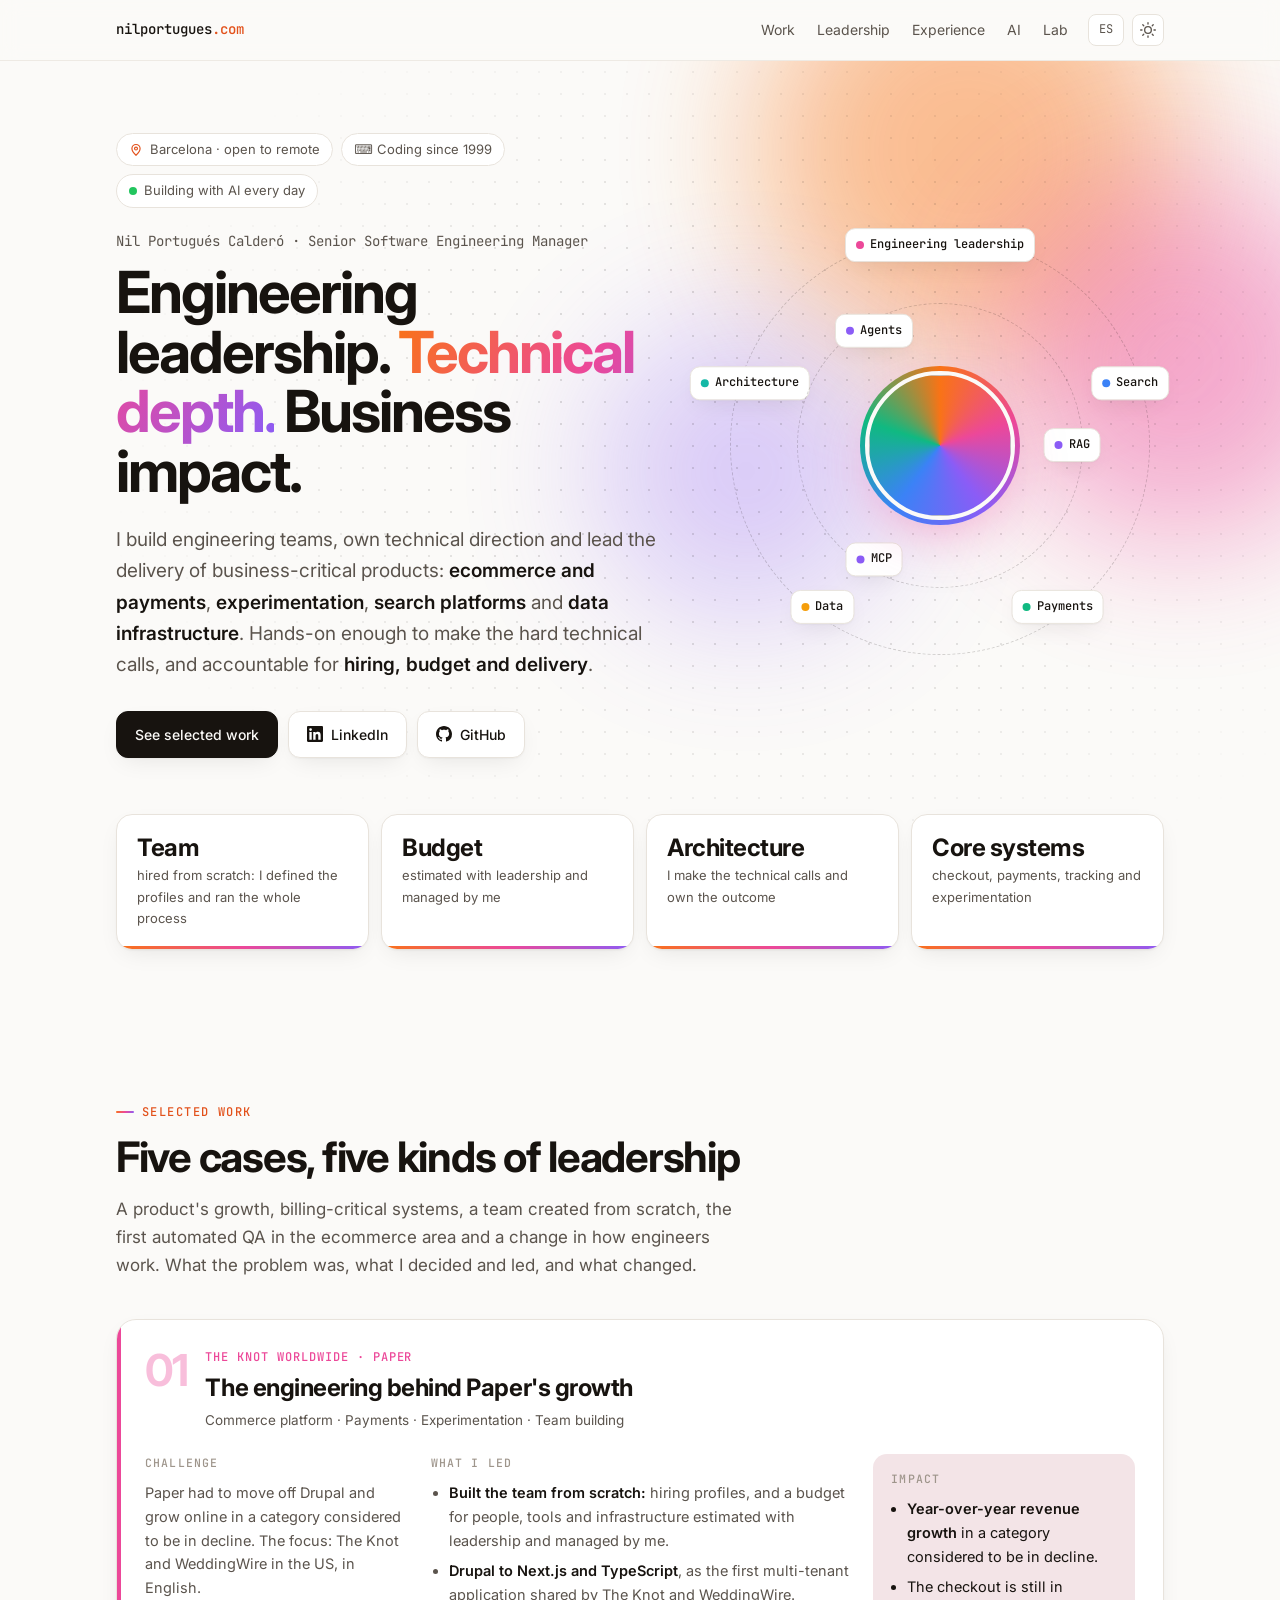
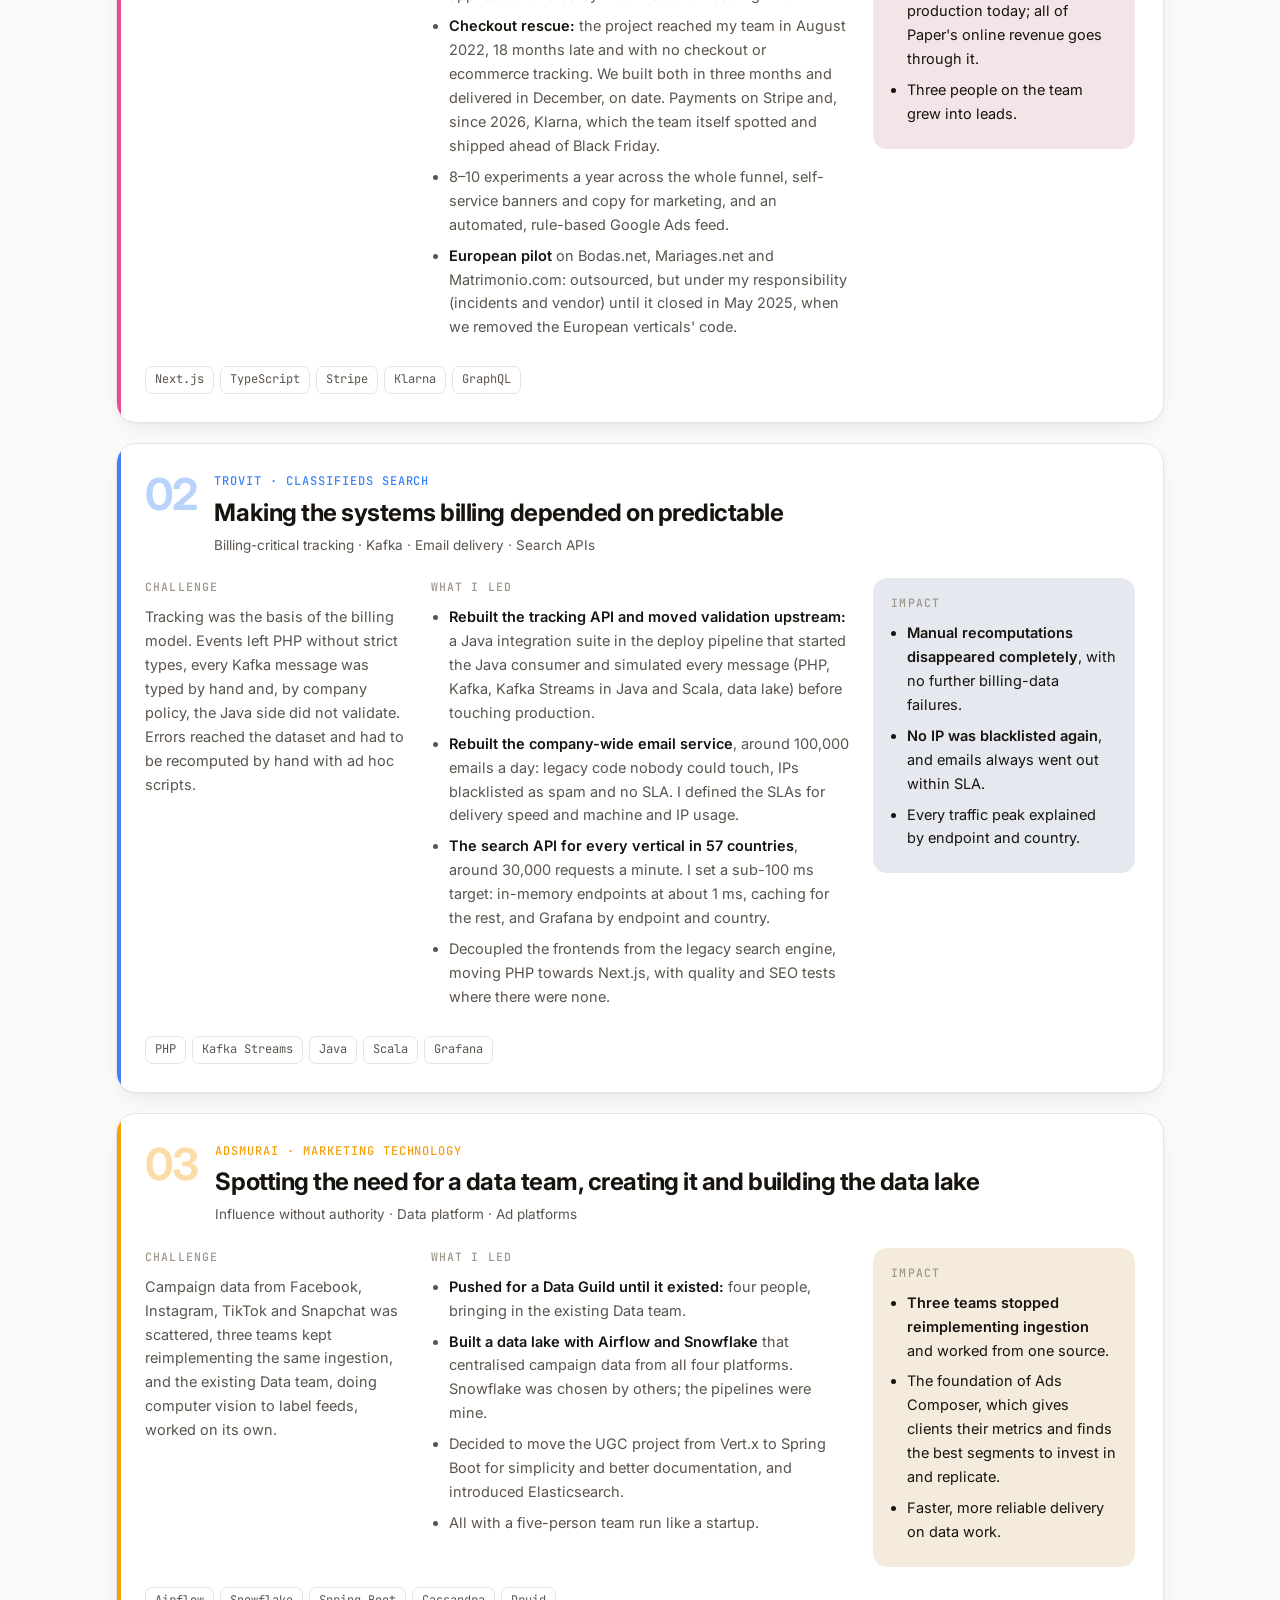
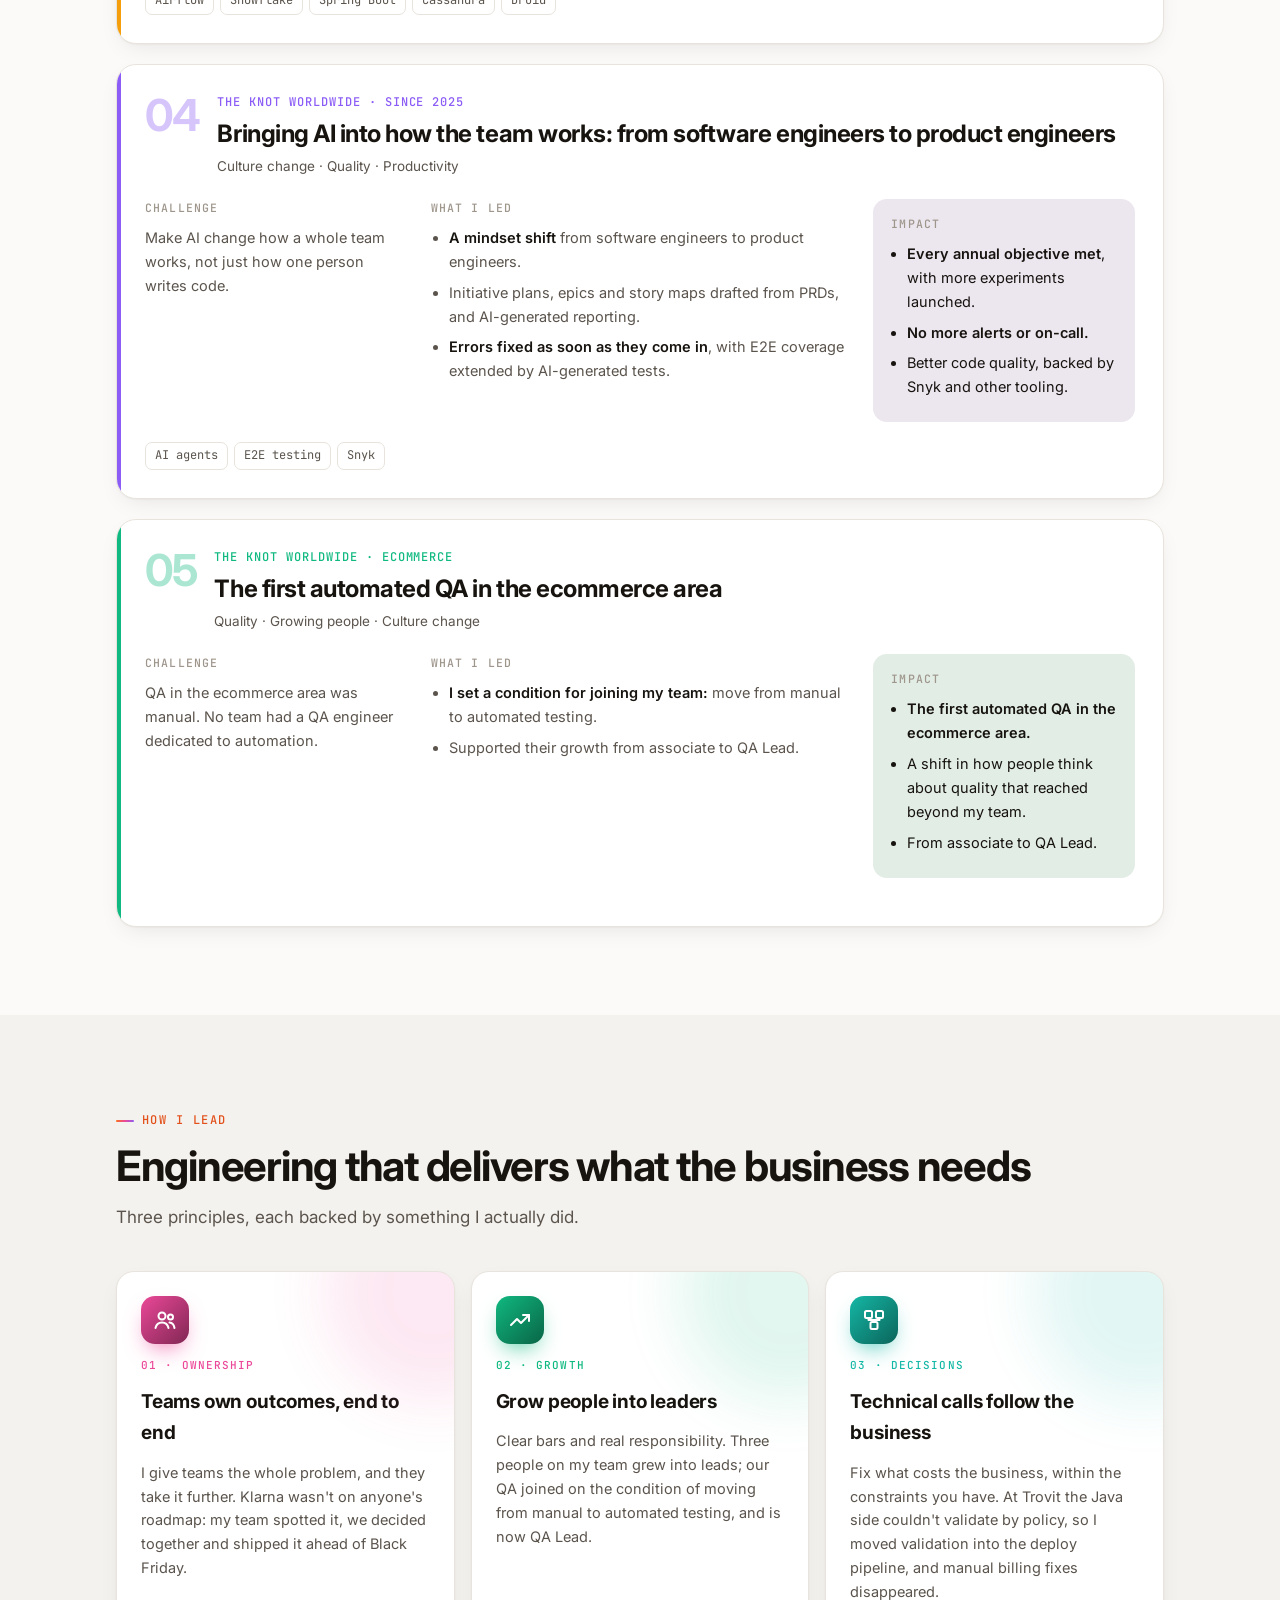
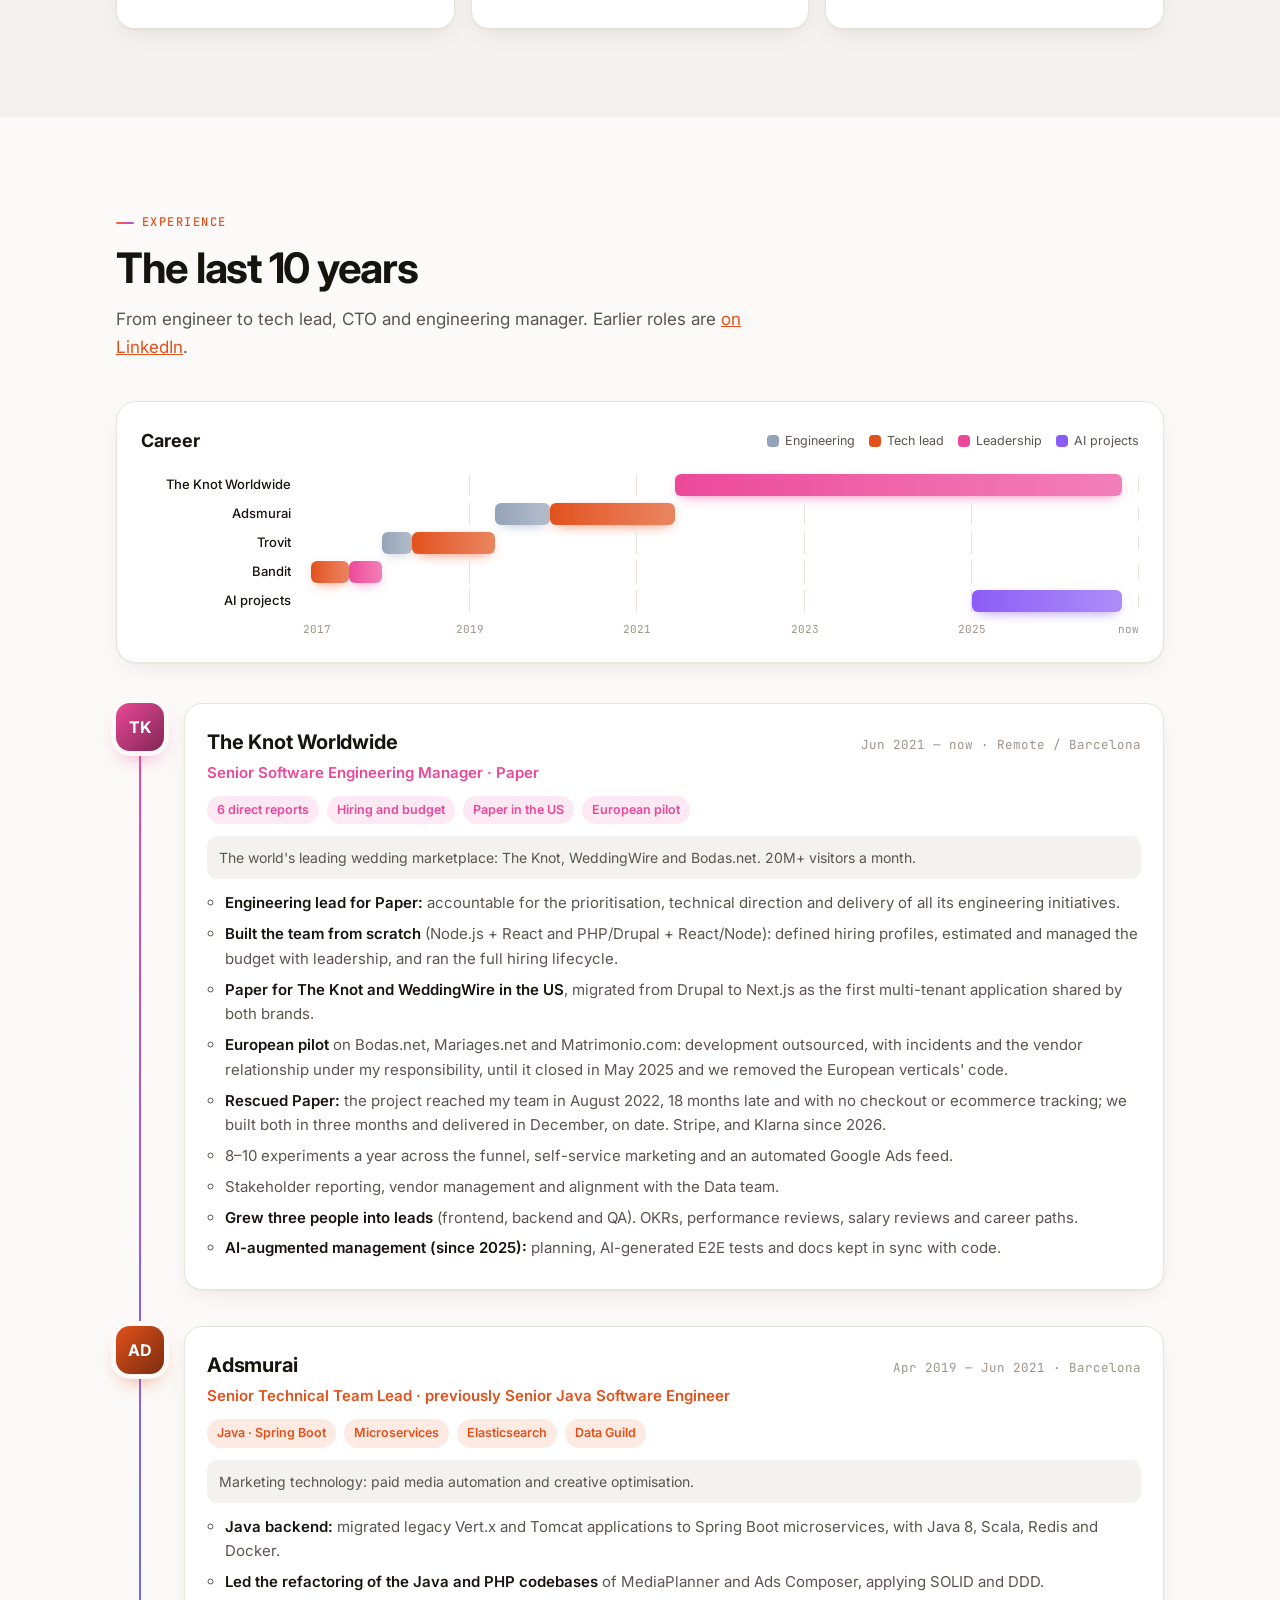
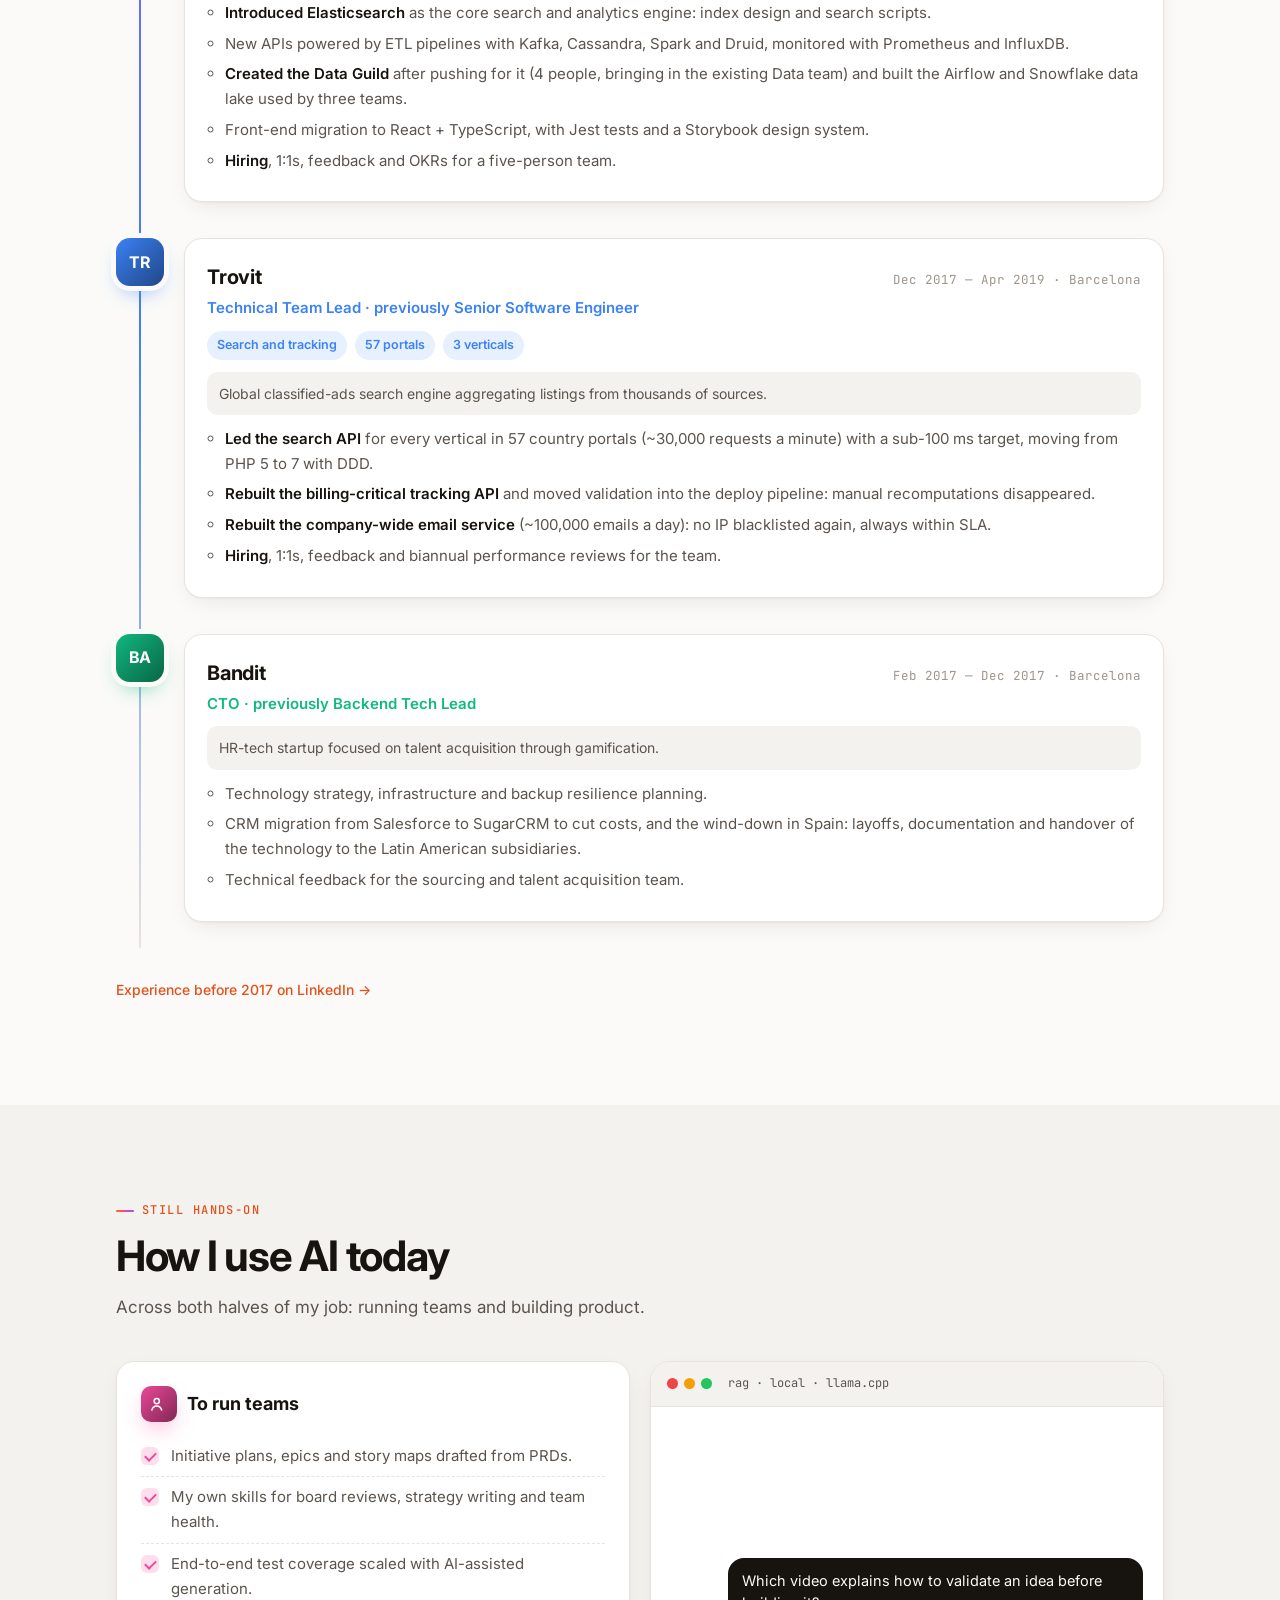
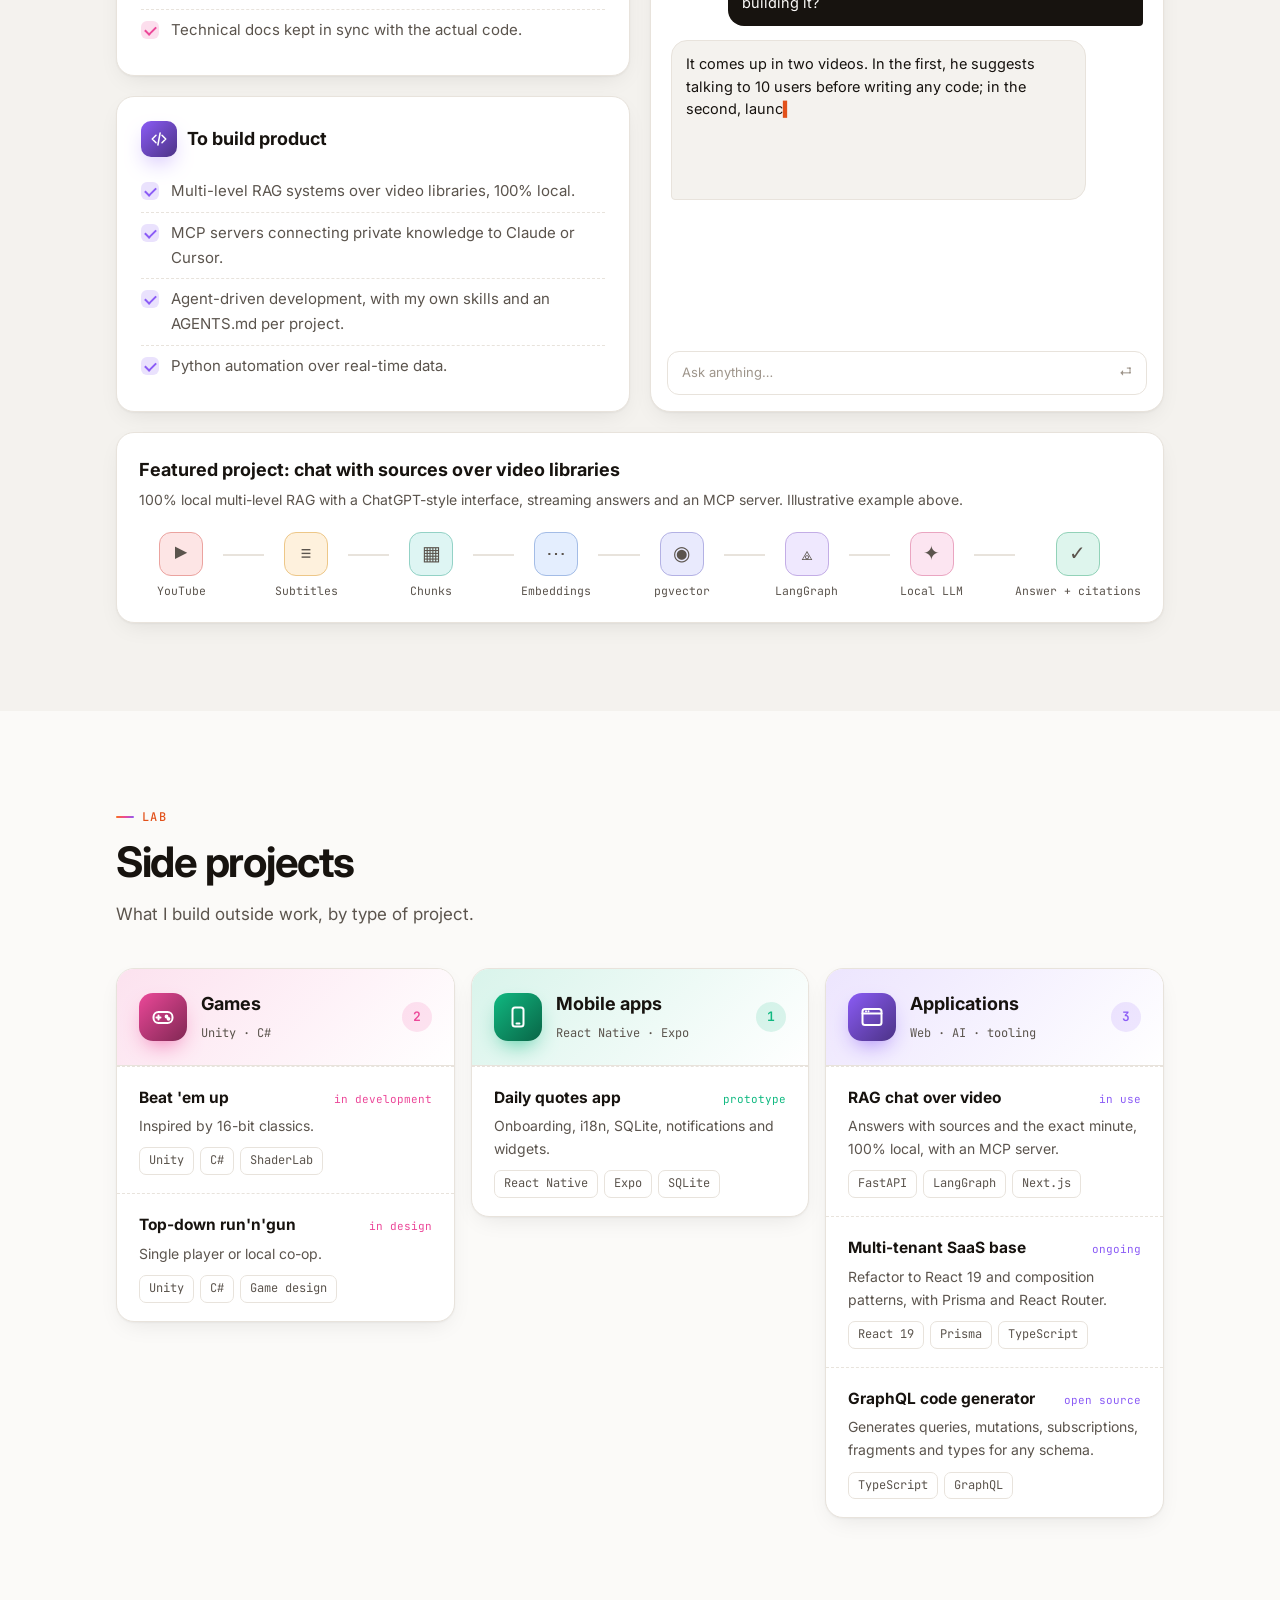
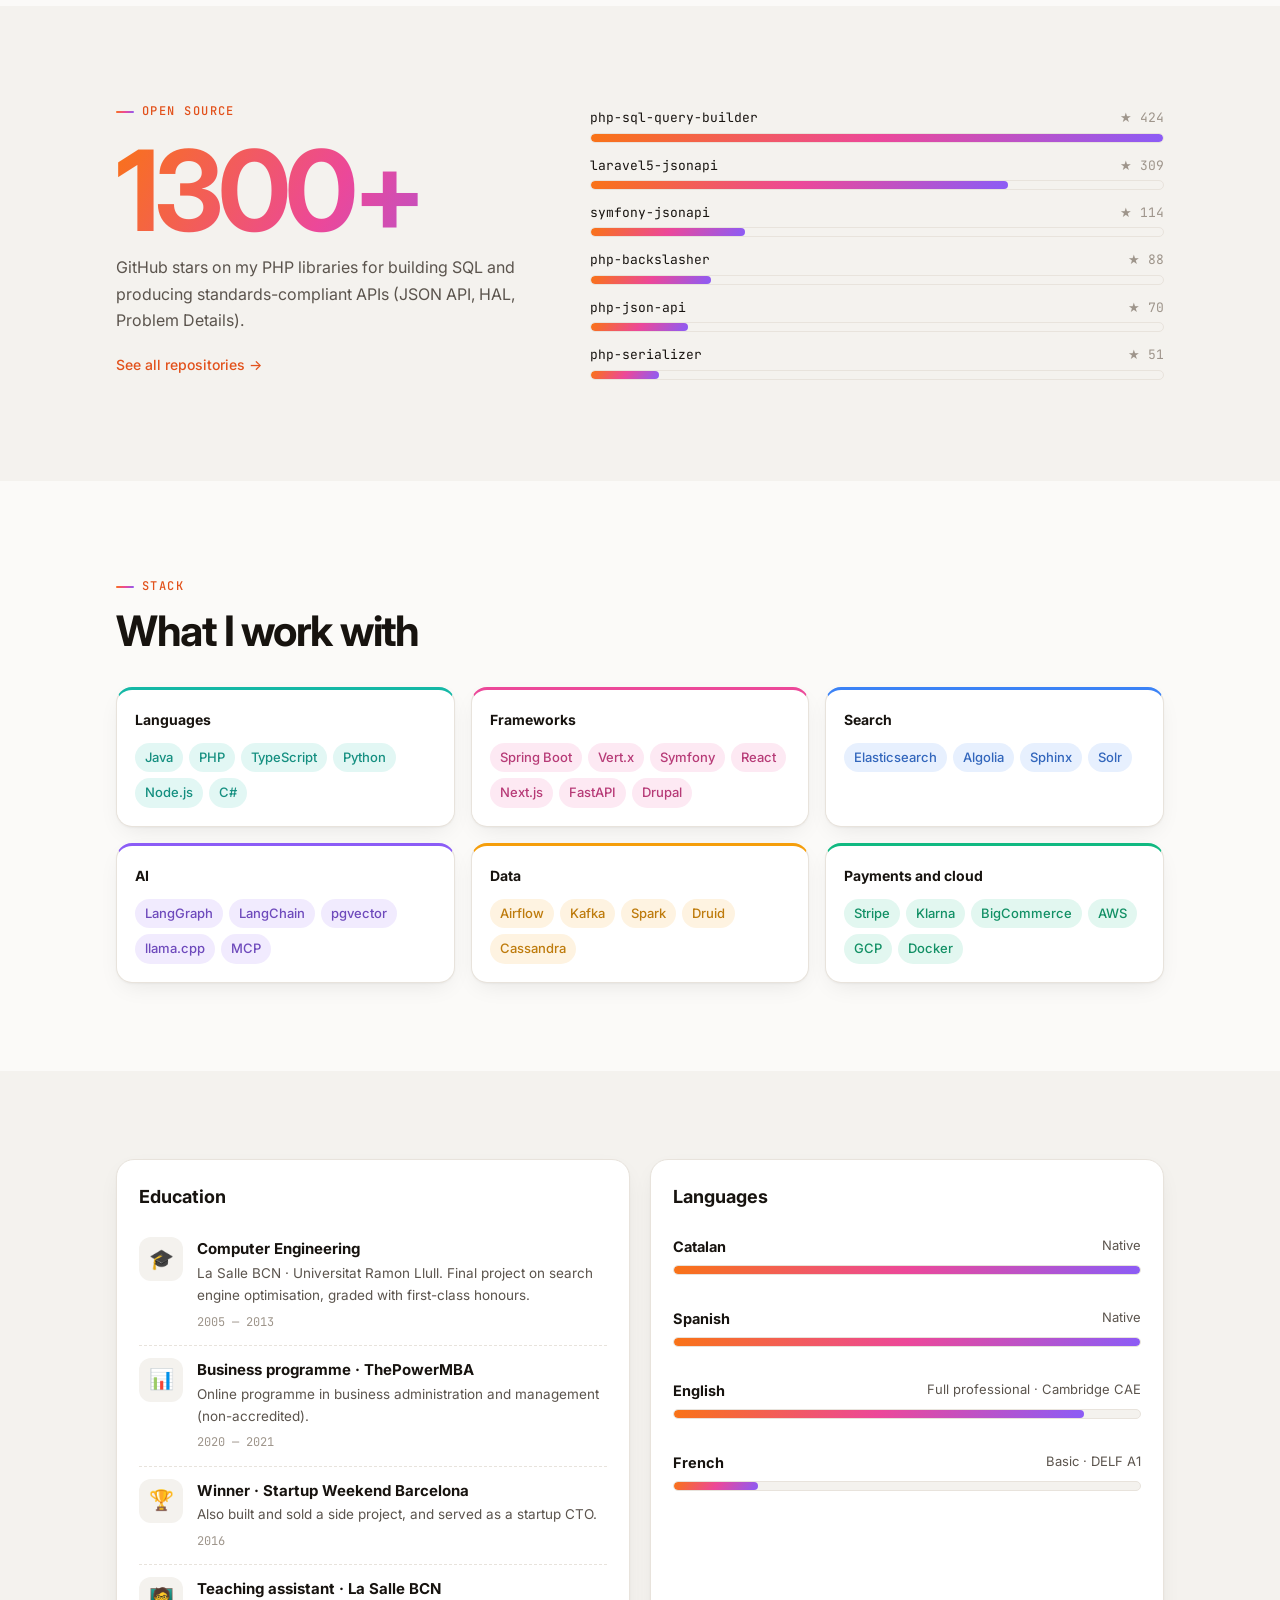
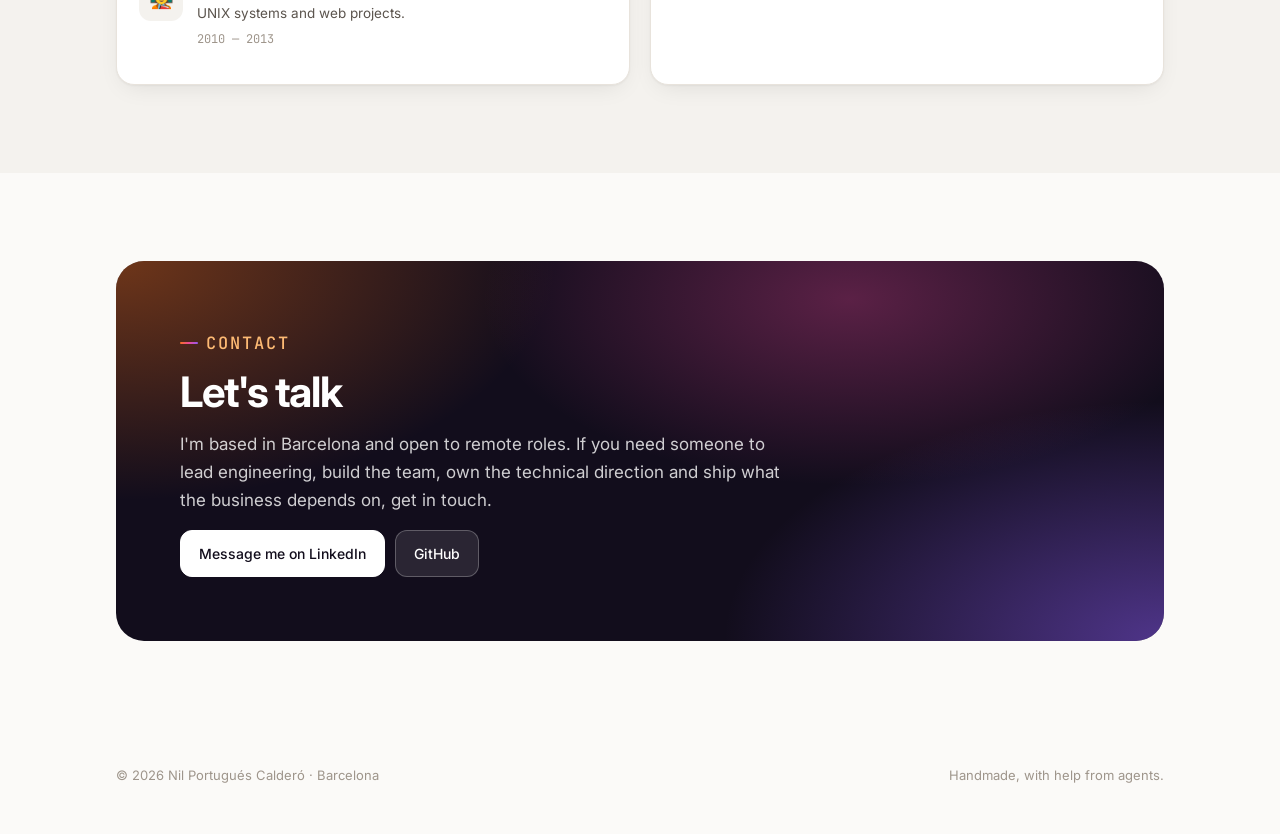
==== en/index.html @ 652b48f5 "Expand European pilot line in Paper experience Co-Authored-By: Claude Opus 5.5 <noreply@anthropic.co" ====
<!doctype html>
<html lang="en">
<head>
  <meta charset="utf-8">
  <meta name="viewport" content="width=device-width, initial-scale=1">
  <title>Nil Portugués Calderó</title>
  <meta name="description" content="Nil Portugués Calderó — Senior Software Engineering Manager in Barcelona. Engineering leadership, technical depth and business impact: ecommerce, payments, experimentation, search and data.">
  <meta property="og:title" content="Nil Portugués Calderó · Engineering leadership. Technical depth. Business impact.">
  <meta property="og:description" content="I build engineering teams, own technical direction and lead the delivery of business-critical products. The Knot Worldwide, Adsmurai, Trovit. Barcelona, open to remote.">
  <meta property="og:image" content="https://avatars.githubusercontent.com/u/550948?v=4">
  <meta property="og:url" content="https://nilportugues.com/en/">
  <meta property="og:locale" content="en_GB">
  <link rel="alternate" hreflang="es" href="https://nilportugues.com/">
  <link rel="alternate" hreflang="en" href="https://nilportugues.com/en/">
  <link rel="alternate" hreflang="x-default" href="https://nilportugues.com/en/">
  <link rel="icon" href="https://avatars.githubusercontent.com/u/550948?s=64&v=4">
  <link rel="preconnect" href="https://fonts.googleapis.com">
  <link rel="preconnect" href="https://fonts.gstatic.com" crossorigin>
  <link href="https://fonts.googleapis.com/css2?family=Inter:wght@400;500;600;700&family=JetBrains+Mono:wght@400;500;600&display=swap" rel="stylesheet">
  <link rel="stylesheet" href="../styles.css">
</head>
<body>

<nav>
  <div class="wrap">
    <a class="brand" href="#">nilportugues<span>.com</span></a>
    <div class="nav-right">
      <ul>
        <li><a href="#work">Work</a></li>
        <li><a href="#leadership">Leadership</a></li>
        <li><a href="#experience">Experience</a></li>
        <li><a href="#ai">AI</a></li>
        <li><a href="#lab">Lab</a></li>
      </ul>
      <a class="lang-switch" href="../index.html" hreflang="es" lang="es" title="Leer en castellano">ES</a>
      <button class="theme-toggle" id="theme-toggle" aria-label="Toggle theme" title="Toggle theme">
        <svg width="16" height="16" viewBox="0 0 24 24" fill="none" stroke="currentColor" stroke-width="2" stroke-linecap="round"><circle cx="12" cy="12" r="5"/><path d="M12 1v2M12 21v2M4.2 4.2l1.4 1.4M18.4 18.4l1.4 1.4M1 12h2M21 12h2M4.2 19.8l1.4-1.4M18.4 5.6l1.4-1.4"/></svg>
      </button>
    </div>
  </div>
</nav>

<header class="hero">
  <div class="blob b1"></div><div class="blob b2"></div><div class="blob b3"></div>
  <div class="wrap">
    <div class="hero-grid">
      <div>
        <div class="meta-row">
          <span class="pill"><svg viewBox="0 0 24 24"><path d="M12 21s-7-6.2-7-11.5A7 7 0 0 1 19 9.5C19 14.8 12 21 12 21z"/><circle cx="12" cy="9.5" r="2.5"/></svg>Barcelona · open to remote</span>
          <span class="pill">⌨️ Coding since 1999</span>
          <span class="pill live">Building with AI every day</span>
        </div>
        <p class="name">Nil Portugués Calderó · Senior Software Engineering Manager</p>
        <h1>Engineering leadership. <span class="grad-text">Technical depth.</span> Business impact.</h1>
        <p class="lead">
          I build engineering teams, own technical direction and lead the delivery of business-critical products:
          <strong>ecommerce and payments</strong>, <strong>experimentation</strong>, <strong>search platforms</strong> and <strong>data infrastructure</strong>.
          Hands-on enough to make the hard technical calls, and accountable for <strong>hiring, budget and delivery</strong>.
        </p>
        <div class="links">
          <a class="btn primary" href="#work">See selected work</a>
          <a class="btn" href="https://www.linkedin.com/in/nilportugues" target="_blank" rel="noopener" aria-label="LinkedIn">
            <svg viewBox="0 0 24 24"><path d="M20.45 20.45h-3.56v-5.57c0-1.33-.02-3.04-1.85-3.04-1.85 0-2.14 1.45-2.14 2.94v5.67H9.35V9h3.41v1.56h.05c.48-.9 1.64-1.85 3.37-1.85 3.6 0 4.27 2.37 4.27 5.46v6.28zM5.34 7.43a2.06 2.06 0 110-4.13 2.06 2.06 0 010 4.13zM7.12 20.45H3.56V9h3.56v11.45zM22.22 0H1.77C.79 0 0 .77 0 1.73v20.54C0 23.23.79 24 1.77 24h20.45c.98 0 1.78-.77 1.78-1.73V1.73C24 .77 23.2 0 22.22 0z"/></svg>
            LinkedIn
          </a>
          <a class="btn" href="https://github.com/nilportugues" target="_blank" rel="noopener" aria-label="GitHub">
            <svg viewBox="0 0 16 16"><path d="M8 0C3.58 0 0 3.58 0 8c0 3.54 2.29 6.53 5.47 7.59.4.07.55-.17.55-.38 0-.19-.01-.82-.01-1.49-2.01.37-2.53-.49-2.69-.94-.09-.23-.48-.94-.82-1.13-.28-.15-.68-.52-.01-.53.63-.01 1.08.58 1.23.82.72 1.21 1.87.87 2.33.66.07-.52.28-.87.51-1.07-1.78-.2-3.64-.89-3.64-3.95 0-.87.31-1.59.82-2.15-.08-.2-.36-1.02.08-2.12 0 0 .67-.21 2.2.82.64-.18 1.32-.27 2-.27.68 0 1.36.09 2 .27 1.53-1.04 2.2-.82 2.2-.82.44 1.1.16 1.92.08 2.12.51.56.82 1.27.82 2.15 0 3.07-1.87 3.75-3.65 3.95.29.25.54.73.54 1.48 0 1.07-.01 1.93-.01 2.2 0 .21.15.46.55.38A8.013 8.013 0 0016 8c0-4.42-3.58-8-8-8z"/></svg>
            GitHub
          </a>
        </div>
      </div>
      <div class="orbit-wrap" aria-hidden="true">
        <div class="orbit" style="--R1: min(200px, 34vw); --R2: min(132px, 22vw);">
          <div class="ring">
            <div class="badge" style="--a: -90deg; --r: var(--R1);"><span><i style="--c: var(--c-lead)"></i>Engineering leadership</span></div>
            <div class="badge" style="--a: -18deg; --r: var(--R1);"><span><i style="--c: var(--c-search)"></i>Search</span></div>
            <div class="badge" style="--a: 54deg; --r: var(--R1);"><span><i style="--c: var(--c-pay)"></i>Payments</span></div>
            <div class="badge" style="--a: 126deg; --r: var(--R1);"><span><i style="--c: var(--c-data)"></i>Data</span></div>
            <div class="badge" style="--a: 198deg; --r: var(--R1);"><span><i style="--c: var(--c-arch)"></i>Architecture</span></div>
          </div>
          <div class="ring r2">
            <div class="badge" style="--a: 0deg; --r: var(--R2);"><span><i style="--c: var(--c-ai)"></i>RAG</span></div>
            <div class="badge" style="--a: 120deg; --r: var(--R2);"><span><i style="--c: var(--c-ai)"></i>MCP</span></div>
            <div class="badge" style="--a: 240deg; --r: var(--R2);"><span><i style="--c: var(--c-ai)"></i>Agents</span></div>
          </div>
          <div class="core"><img src="https://avatars.githubusercontent.com/u/550948?s=320&v=4" alt=""></div>
        </div>
      </div>
    </div>

    <div class="stats words">
      <div class="stat"><b>Team</b><span>hired from scratch: I defined the profiles and ran the whole process</span></div>
      <div class="stat"><b>Budget</b><span>estimated with leadership and managed by me</span></div>
      <div class="stat"><b>Architecture</b><span>I make the technical calls and own the outcome</span></div>
      <div class="stat"><b>Core systems</b><span>checkout, payments, tracking and experimentation</span></div>
    </div>
  </div>
</header>

<main>
  <section id="work">
    <div class="wrap">
      <p class="eyebrow">Selected work</p>
      <h2 class="section-title reveal">Five cases, five kinds of leadership</h2>
      <p class="section-sub reveal">A product's growth, billing-critical systems, a team created from scratch, the first automated QA in the ecommerce area and a change in how engineers work. What the problem was, what I decided and led, and what changed.</p>

      <div class="cases">
        <article class="case reveal" style="--c: var(--c-lead);">
          <div class="case-head">
            <span class="case-num">01</span>
            <div>
              <p class="case-co">The Knot Worldwide · Paper</p>
              <h3>The engineering behind Paper's growth</h3>
              <p class="case-scope">Commerce platform · Payments · Experimentation · Team building</p>
            </div>
          </div>
          <div class="case-body">
            <div>
              <h4>Challenge</h4>
              <p>Paper had to move off Drupal and grow online in a category considered to be in decline. The focus: The Knot and WeddingWire in the US, in English.</p>
            </div>
            <div>
              <h4>What I led</h4>
              <ul>
                <li><b>Built the team from scratch:</b> hiring profiles, and a budget for people, tools and infrastructure estimated with leadership and managed by me.</li>
                <li><b>Drupal to Next.js and TypeScript</b>, as the first multi-tenant application shared by The Knot and WeddingWire.</li>
                <li><b>Checkout rescue:</b> the project reached my team in August 2022, 18 months late and with no checkout or ecommerce tracking. We built both in three months and delivered in December, on date. Payments on Stripe and, since 2026, Klarna, which the team itself spotted and shipped ahead of Black Friday.</li>
                <li>8–10 experiments a year across the whole funnel, self-service banners and copy for marketing, and an automated, rule-based Google Ads feed.</li>
                <li><b>European pilot</b> on Bodas.net, Mariages.net and Matrimonio.com: outsourced, but under my responsibility (incidents and vendor) until it closed in May 2025, when we removed the European verticals' code.</li>
              </ul>
            </div>
            <div class="case-impact">
              <h4>Impact</h4>
              <ul>
                <li><b>Year-over-year revenue growth</b> in a category considered to be in decline.</li>
                <li>The checkout is still in production today; all of Paper's online revenue goes through it.</li>
                <li>Three people on the team grew into leads.</li>
              </ul>
            </div>
          </div>
          <div class="chips"><span class="chip">Next.js</span><span class="chip">TypeScript</span><span class="chip">Stripe</span><span class="chip">Klarna</span><span class="chip">GraphQL</span></div>
        </article>

        <article class="case reveal" style="--c: var(--c-search);">
          <div class="case-head">
            <span class="case-num">02</span>
            <div>
              <p class="case-co">Trovit · Classifieds search</p>
              <h3>Making the systems billing depended on predictable</h3>
              <p class="case-scope">Billing-critical tracking · Kafka · Email delivery · Search APIs</p>
            </div>
          </div>
          <div class="case-body">
            <div>
              <h4>Challenge</h4>
              <p>Tracking was the basis of the billing model. Events left PHP without strict types, every Kafka message was typed by hand and, by company policy, the Java side did not validate. Errors reached the dataset and had to be recomputed by hand with ad hoc scripts.</p>
            </div>
            <div>
              <h4>What I led</h4>
              <ul>
                <li><b>Rebuilt the tracking API and moved validation upstream:</b> a Java integration suite in the deploy pipeline that started the Java consumer and simulated every message (PHP, Kafka, Kafka Streams in Java and Scala, data lake) before touching production.</li>
                <li><b>Rebuilt the company-wide email service</b>, around 100,000 emails a day: legacy code nobody could touch, IPs blacklisted as spam and no SLA. I defined the SLAs for delivery speed and machine and IP usage.</li>
                <li><b>The search API for every vertical in 57 countries</b>, around 30,000 requests a minute. I set a sub-100 ms target: in-memory endpoints at about 1 ms, caching for the rest, and Grafana by endpoint and country.</li>
                <li>Decoupled the frontends from the legacy search engine, moving PHP towards Next.js, with quality and SEO tests where there were none.</li>
              </ul>
            </div>
            <div class="case-impact">
              <h4>Impact</h4>
              <ul>
                <li><b>Manual recomputations disappeared completely</b>, with no further billing-data failures.</li>
                <li><b>No IP was blacklisted again</b>, and emails always went out within SLA.</li>
                <li>Every traffic peak explained by endpoint and country.</li>
              </ul>
            </div>
          </div>
          <div class="chips"><span class="chip">PHP</span><span class="chip">Kafka Streams</span><span class="chip">Java</span><span class="chip">Scala</span><span class="chip">Grafana</span></div>
        </article>

        <article class="case reveal" style="--c: var(--c-data);">
          <div class="case-head">
            <span class="case-num">03</span>
            <div>
              <p class="case-co">Adsmurai · Marketing technology</p>
              <h3>Spotting the need for a data team, creating it and building the data lake</h3>
              <p class="case-scope">Influence without authority · Data platform · Ad platforms</p>
            </div>
          </div>
          <div class="case-body">
            <div>
              <h4>Challenge</h4>
              <p>Campaign data from Facebook, Instagram, TikTok and Snapchat was scattered, three teams kept reimplementing the same ingestion, and the existing Data team, doing computer vision to label feeds, worked on its own.</p>
            </div>
            <div>
              <h4>What I led</h4>
              <ul>
                <li><b>Pushed for a Data Guild until it existed:</b> four people, bringing in the existing Data team.</li>
                <li><b>Built a data lake with Airflow and Snowflake</b> that centralised campaign data from all four platforms. Snowflake was chosen by others; the pipelines were mine.</li>
                <li>Decided to move the UGC project from Vert.x to Spring Boot for simplicity and better documentation, and introduced Elasticsearch.</li>
                <li>All with a five-person team run like a startup.</li>
              </ul>
            </div>
            <div class="case-impact">
              <h4>Impact</h4>
              <ul>
                <li><b>Three teams stopped reimplementing ingestion</b> and worked from one source.</li>
                <li>The foundation of Ads Composer, which gives clients their metrics and finds the best segments to invest in and replicate.</li>
                <li>Faster, more reliable delivery on data work.</li>
              </ul>
            </div>
          </div>
          <div class="chips"><span class="chip">Airflow</span><span class="chip">Snowflake</span><span class="chip">Spring Boot</span><span class="chip">Cassandra</span><span class="chip">Druid</span></div>
        </article>

        <article class="case reveal" style="--c: var(--c-ai);">
          <div class="case-head">
            <span class="case-num">04</span>
            <div>
              <p class="case-co">The Knot Worldwide · since 2025</p>
              <h3>Bringing AI into how the team works: from software engineers to product engineers</h3>
              <p class="case-scope">Culture change · Quality · Productivity</p>
            </div>
          </div>
          <div class="case-body">
            <div>
              <h4>Challenge</h4>
              <p>Make AI change how a whole team works, not just how one person writes code.</p>
            </div>
            <div>
              <h4>What I led</h4>
              <ul>
                <li><b>A mindset shift</b> from software engineers to product engineers.</li>
                <li>Initiative plans, epics and story maps drafted from PRDs, and AI-generated reporting.</li>
                <li><b>Errors fixed as soon as they come in</b>, with E2E coverage extended by AI-generated tests.</li>
              </ul>
            </div>
            <div class="case-impact">
              <h4>Impact</h4>
              <ul>
                <li><b>Every annual objective met</b>, with more experiments launched.</li>
                <li><b>No more alerts or on-call.</b></li>
                <li>Better code quality, backed by Snyk and other tooling.</li>
              </ul>
            </div>
          </div>
          <div class="chips"><span class="chip">AI agents</span><span class="chip">E2E testing</span><span class="chip">Snyk</span></div>
        </article>

        <article class="case reveal" style="--c: var(--c-pay);">
          <div class="case-head">
            <span class="case-num">05</span>
            <div>
              <p class="case-co">The Knot Worldwide · Ecommerce</p>
              <h3>The first automated QA in the ecommerce area</h3>
              <p class="case-scope">Quality · Growing people · Culture change</p>
            </div>
          </div>
          <div class="case-body">
            <div>
              <h4>Challenge</h4>
              <p>QA in the ecommerce area was manual. No team had a QA engineer dedicated to automation.</p>
            </div>
            <div>
              <h4>What I led</h4>
              <ul>
                <li><b>I set a condition for joining my team:</b> move from manual to automated testing.</li>
                <li>Supported their growth from associate to QA Lead.</li>
              </ul>
            </div>
            <div class="case-impact">
              <h4>Impact</h4>
              <ul>
                <li><b>The first automated QA in the ecommerce area.</b></li>
                <li>A shift in how people think about quality that reached beyond my team.</li>
                <li>From associate to QA Lead.</li>
              </ul>
            </div>
          </div>
        </article>
      </div>
    </div>
  </section>

  <section id="leadership" class="alt">
    <div class="wrap">
      <p class="eyebrow">How I lead</p>
      <h2 class="section-title reveal">Engineering that delivers what the business needs</h2>
      <p class="section-sub reveal">Three principles, each backed by something I actually did.</p>

      <div class="expertise">
        <article class="xcard reveal" style="--c: var(--c-lead);">
          <div class="xicon"><svg viewBox="0 0 24 24"><circle cx="9" cy="8" r="3.5"/><path d="M2.5 20c.8-3.6 3.4-5.5 6.5-5.5s5.7 1.9 6.5 5.5"/><circle cx="17.5" cy="9" r="2.5"/><path d="M16.5 14.6c2.6.2 4.4 1.9 5 5.4"/></svg></div>
          <span class="tag-top">01 · OWNERSHIP</span>
          <h3>Teams own outcomes, end to end</h3>
          <p>I give teams the whole problem, and they take it further. Klarna wasn't on anyone's roadmap: my team spotted it, we decided together and shipped it ahead of Black Friday.</p>
        </article>
        <article class="xcard reveal" style="--c: var(--c-pay);">
          <div class="xicon"><svg viewBox="0 0 24 24"><path d="M3 17l6-6 4 4 8-8"/><path d="M15 7h6v6"/></svg></div>
          <span class="tag-top">02 · GROWTH</span>
          <h3>Grow people into leaders</h3>
          <p>Clear bars and real responsibility. Three people on my team grew into leads; our QA joined on the condition of moving from manual to automated testing, and is now QA Lead.</p>
        </article>
        <article class="xcard reveal" style="--c: var(--c-arch);">
          <div class="xicon"><svg viewBox="0 0 24 24"><rect x="3" y="3" width="7" height="7" rx="1.5"/><rect x="14" y="3" width="7" height="7" rx="1.5"/><rect x="8.5" y="14" width="7" height="7" rx="1.5"/><path d="M6.5 10v2h11v-2M12 12v2"/></svg></div>
          <span class="tag-top">03 · DECISIONS</span>
          <h3>Technical calls follow the business</h3>
          <p>Fix what costs the business, within the constraints you have. At Trovit the Java side couldn't validate by policy, so I moved validation into the deploy pipeline, and manual billing fixes disappeared.</p>
        </article>
      </div>
    </div>
  </section>

  <section id="experience">
    <div class="wrap">
      <p class="eyebrow">Experience</p>
      <h2 class="section-title reveal">The last 10 years</h2>
      <p class="section-sub reveal">From engineer to tech lead, CTO and engineering manager. Earlier roles are <a href="https://www.linkedin.com/in/nilportugues" target="_blank" rel="noopener" style="color: var(--accent);">on LinkedIn</a>.</p>

      <div class="gantt">
        <div class="gantt-head">
          <h3>Career</h3>
          <div class="legend">
            <span><i style="--c: var(--c-ic)"></i>Engineering</span>
            <span><i style="--c: var(--accent)"></i>Tech lead</span>
            <span><i style="--c: var(--c-lead)"></i>Leadership</span>
            <span><i style="--c: var(--c-ai)"></i>AI projects</span>
          </div>
        </div>
        <div class="g-rows">
          <div class="g-row"><span class="lbl">The Knot Worldwide</span><div class="g-track"><div class="g-bar" style="--s: 44.5%; --e: 98%; --c: var(--c-lead);"></div></div></div>
          <div class="g-row"><span class="lbl">Adsmurai</span><div class="g-track"><div class="g-bar" style="--s: 23%; --e: 29.5%; --c: var(--c-ic);"></div><div class="g-bar" style="--s: 29.5%; --e: 44.5%; --c: var(--accent);"></div></div></div>
          <div class="g-row"><span class="lbl">Trovit</span><div class="g-track"><div class="g-bar" style="--s: 9.5%; --e: 13%; --c: var(--c-ic);"></div><div class="g-bar" style="--s: 13%; --e: 23%; --c: var(--accent);"></div></div></div>
          <div class="g-row"><span class="lbl">Bandit</span><div class="g-track"><div class="g-bar" style="--s: 1%; --e: 5.5%; --c: var(--accent);"></div><div class="g-bar" style="--s: 5.5%; --e: 9.5%; --c: var(--c-lead);"></div></div></div>
          <div class="g-row"><span class="lbl">AI projects</span><div class="g-track"><div class="g-bar" style="--s: 80%; --e: 98%; --c: var(--c-ai);"></div></div></div>
        </div>
        <div class="g-axis"><span></span><div class="ticks"><span style="left: 0%; transform: none;">2017</span><span style="left: 20%">2019</span><span style="left: 40%">2021</span><span style="left: 60%">2023</span><span style="left: 80%">2025</span><span style="left: 100%; transform: translateX(-100%);">now</span></div></div>
      </div>

      <ul class="jobs">
        <li class="job reveal" style="--c: var(--c-lead);">
          <div class="mono">TK</div>
          <div class="job-card">
            <div class="job-top"><h3>The Knot Worldwide</h3><span class="when">Jun 2021 — now · Remote / Barcelona</span></div>
            <p class="role">Senior Software Engineering Manager · Paper</p>
            <div class="kpis"><span class="kpi">6 direct reports</span><span class="kpi">Hiring and budget</span><span class="kpi">Paper in the US</span><span class="kpi">European pilot</span></div>
            <p class="ctx">The world's leading wedding marketplace: The Knot, WeddingWire and Bodas.net. 20M+ visitors a month.</p>
            <ul>
              <li><b>Engineering lead for Paper:</b> accountable for the prioritisation, technical direction and delivery of all its engineering initiatives.</li>
              <li><b>Built the team from scratch</b> (Node.js + React and PHP/Drupal + React/Node): defined hiring profiles, estimated and managed the budget with leadership, and ran the full hiring lifecycle.</li>
              <li><b>Paper for The Knot and WeddingWire in the US</b>, migrated from Drupal to Next.js as the first multi-tenant application shared by both brands.</li>
              <li><b>European pilot</b> on Bodas.net, Mariages.net and Matrimonio.com: development outsourced, with incidents and the vendor relationship under my responsibility, until it closed in May 2025 and we removed the European verticals' code.</li>
              <li><b>Rescued Paper:</b> the project reached my team in August 2022, 18 months late and with no checkout or ecommerce tracking; we built both in three months and delivered in December, on date. Stripe, and Klarna since 2026.</li>
              <li>8–10 experiments a year across the funnel, self-service marketing and an automated Google Ads feed.</li>
              <li>Stakeholder reporting, vendor management and alignment with the Data team.</li>
              <li><b>Grew three people into leads</b> (frontend, backend and QA). OKRs, performance reviews, salary reviews and career paths.</li>
              <li><b>AI-augmented management (since 2025):</b> planning, AI-generated E2E tests and docs kept in sync with code.</li>
            </ul>
          </div>
        </li>
        <li class="job reveal" style="--c: var(--accent);">
          <div class="mono">AD</div>
          <div class="job-card">
            <div class="job-top"><h3>Adsmurai</h3><span class="when">Apr 2019 — Jun 2021 · Barcelona</span></div>
            <p class="role">Senior Technical Team Lead · previously Senior Java Software Engineer</p>
            <div class="kpis"><span class="kpi">Java · Spring Boot</span><span class="kpi">Microservices</span><span class="kpi">Elasticsearch</span><span class="kpi">Data Guild</span></div>
            <p class="ctx">Marketing technology: paid media automation and creative optimisation.</p>
            <ul>
              <li><b>Java backend:</b> migrated legacy Vert.x and Tomcat applications to Spring Boot microservices, with Java 8, Scala, Redis and Docker.</li>
              <li><b>Led the refactoring of the Java and PHP codebases</b> of MediaPlanner and Ads Composer, applying SOLID and DDD.</li>
              <li><b>Introduced Elasticsearch</b> as the core search and analytics engine: index design and search scripts.</li>
              <li>New APIs powered by ETL pipelines with Kafka, Cassandra, Spark and Druid, monitored with Prometheus and InfluxDB.</li>
              <li><b>Created the Data Guild</b> after pushing for it (4 people, bringing in the existing Data team) and built the Airflow and Snowflake data lake used by three teams.</li>
              <li>Front-end migration to React + TypeScript, with Jest tests and a Storybook design system.</li>
              <li><b>Hiring</b>, 1:1s, feedback and OKRs for a five-person team.</li>
            </ul>
          </div>
        </li>
        <li class="job reveal" style="--c: var(--c-search);">
          <div class="mono">TR</div>
          <div class="job-card">
            <div class="job-top"><h3>Trovit</h3><span class="when">Dec 2017 — Apr 2019 · Barcelona</span></div>
            <p class="role">Technical Team Lead · previously Senior Software Engineer</p>
            <div class="kpis"><span class="kpi">Search and tracking</span><span class="kpi">57 portals</span><span class="kpi">3 verticals</span></div>
            <p class="ctx">Global classified-ads search engine aggregating listings from thousands of sources.</p>
            <ul>
              <li><b>Led the search API</b> for every vertical in 57 country portals (~30,000 requests a minute) with a sub-100 ms target, moving from PHP 5 to 7 with DDD.</li>
              <li><b>Rebuilt the billing-critical tracking API</b> and moved validation into the deploy pipeline: manual recomputations disappeared.</li>
              <li><b>Rebuilt the company-wide email service</b> (~100,000 emails a day): no IP blacklisted again, always within SLA.</li>
              <li><b>Hiring</b>, 1:1s, feedback and biannual performance reviews for the team.</li>
            </ul>
          </div>
        </li>
        <li class="job reveal" style="--c: var(--c-pay);">
          <div class="mono">BA</div>
          <div class="job-card">
            <div class="job-top"><h3>Bandit</h3><span class="when">Feb 2017 — Dec 2017 · Barcelona</span></div>
            <p class="role">CTO · previously Backend Tech Lead</p>
            <p class="ctx">HR-tech startup focused on talent acquisition through gamification.</p>
            <ul>
              <li>Technology strategy, infrastructure and backup resilience planning.</li>
              <li>CRM migration from Salesforce to SugarCRM to cut costs, and the wind-down in Spain: layoffs, documentation and handover of the technology to the Latin American subsidiaries.</li>
              <li>Technical feedback for the sourcing and talent acquisition team.</li>
            </ul>
          </div>
        </li>
      </ul>
      <p class="more"><a href="https://www.linkedin.com/in/nilportugues" target="_blank" rel="noopener">Experience before 2017 on LinkedIn →</a></p>
    </div>
  </section>

  <section id="ai" class="alt">
    <div class="wrap">
      <p class="eyebrow">Still hands-on</p>
      <h2 class="section-title reveal">How I use AI today</h2>
      <p class="section-sub reveal">Across both halves of my job: running teams and building product.</p>
      <div class="ai-grid">
        <div style="display: grid; gap: 20px;">
          <div class="panel reveal" style="--c: var(--c-lead);">
            <h3><span class="xicon"><svg viewBox="0 0 24 24"><circle cx="9" cy="8" r="3.5"/><path d="M2.5 20c.8-3.6 3.4-5.5 6.5-5.5s5.7 1.9 6.5 5.5"/></svg></span>To run teams</h3>
            <ul class="checklist">
              <li>Initiative plans, epics and story maps drafted from PRDs.</li>
              <li>My own skills for board reviews, strategy writing and team health.</li>
              <li>End-to-end test coverage scaled with AI-assisted generation.</li>
              <li>Technical docs kept in sync with the actual code.</li>
            </ul>
          </div>
          <div class="panel reveal" style="--c: var(--c-ai);">
            <h3><span class="xicon"><svg viewBox="0 0 24 24"><path d="m8 7-5 5 5 5M16 7l5 5-5 5M13.5 4l-3 16"/></svg></span>To build product</h3>
            <ul class="checklist">
              <li>Multi-level RAG systems over video libraries, 100% local.</li>
              <li>MCP servers connecting private knowledge to Claude or Cursor.</li>
              <li>Agent-driven development, with my own skills and an AGENTS.md per project.</li>
              <li>Python automation over real-time data.</li>
            </ul>
          </div>
        </div>

        <div class="chat reveal">
          <div class="chat-bar"><i></i><i></i><i></i><span>rag · local · llama.cpp</span></div>
          <div class="chat-body">
            <div class="msg user">Which video explains how to validate an idea before building it?</div>
            <div class="msg bot">
              <span class="typed" data-text="It comes up in two videos. In the first, he suggests talking to 10 users before writing any code; in the second, launching a landing page and measuring conversion. Here they are at the exact minute:"></span>
              <div class="sources">
                <span class="src"><span class="thumb">▶</span>Video 12 · 04:31</span>
                <span class="src"><span class="thumb">▶</span>Video 37 · 18:05</span>
              </div>
            </div>
          </div>
          <div class="chat-input"><span>Ask anything…</span><span>⏎</span></div>
        </div>
      </div>

      <div class="pipeline reveal">
        <h3>Featured project: chat with sources over video libraries</h3>
        <p>100% local multi-level RAG with a ChatGPT-style interface, streaming answers and an MCP server. Illustrative example above.</p>
        <div class="pipe">
          <div class="node" style="--c: #ef4444"><span class="ic">▶</span>YouTube</div><div class="link"></div>
          <div class="node" style="--c: var(--c-data)"><span class="ic">≡</span>Subtitles</div><div class="link"></div>
          <div class="node" style="--c: var(--c-arch)"><span class="ic">▦</span>Chunks</div><div class="link"></div>
          <div class="node" style="--c: var(--c-search)"><span class="ic">⋯</span>Embeddings</div><div class="link"></div>
          <div class="node" style="--c: #6366f1"><span class="ic">◉</span>pgvector</div><div class="link"></div>
          <div class="node" style="--c: var(--c-ai)"><span class="ic">⟁</span>LangGraph</div><div class="link"></div>
          <div class="node" style="--c: var(--c-lead)"><span class="ic">✦</span>Local LLM</div><div class="link"></div>
          <div class="node" style="--c: var(--c-pay)"><span class="ic">✓</span>Answer + citations</div>
        </div>
      </div>
    </div>
  </section>

  <section id="lab">
    <div class="wrap">
      <p class="eyebrow">Lab</p>
      <h2 class="section-title reveal">Side projects</h2>
      <p class="section-sub reveal">What I build outside work, by type of project.</p>
      <div class="ptypes">
        <article class="ptype reveal" style="--c: var(--c-lead);">
          <div class="ptype-head"><div class="xicon"><svg viewBox="0 0 24 24"><rect x="2.5" y="7" width="19" height="11" rx="5"/><path d="M7.5 10.5v4M5.5 12.5h4"/><circle cx="15.5" cy="11.5" r=".9"/><circle cx="17.5" cy="13.8" r=".9"/></svg></div><div><h3>Games</h3><span>Unity · C#</span></div><span class="count">2</span></div>
          <div class="proj">
            <div class="proj-top"><h4>Beat 'em up</h4><span class="state">in development</span></div>
            <p>Inspired by 16-bit classics.</p>
            <div class="chips"><span class="chip">Unity</span><span class="chip">C#</span><span class="chip">ShaderLab</span></div>
          </div>
          <div class="proj">
            <div class="proj-top"><h4>Top-down run'n'gun</h4><span class="state">in design</span></div>
            <p>Single player or local co-op.</p>
            <div class="chips"><span class="chip">Unity</span><span class="chip">C#</span><span class="chip">Game design</span></div>
          </div>
        </article>
        <article class="ptype reveal" style="--c: var(--c-pay);">
          <div class="ptype-head"><div class="xicon"><svg viewBox="0 0 24 24"><rect x="6.5" y="2.5" width="11" height="19" rx="2.5"/><path d="M10.5 18.5h3"/></svg></div><div><h3>Mobile apps</h3><span>React Native · Expo</span></div><span class="count">1</span></div>
          <div class="proj">
            <div class="proj-top"><h4>Daily quotes app</h4><span class="state">prototype</span></div>
            <p>Onboarding, i18n, SQLite, notifications and widgets.</p>
            <div class="chips"><span class="chip">React Native</span><span class="chip">Expo</span><span class="chip">SQLite</span></div>
          </div>
        </article>
        <article class="ptype reveal" style="--c: var(--c-ai);">
          <div class="ptype-head"><div class="xicon"><svg viewBox="0 0 24 24"><rect x="2.5" y="4" width="19" height="16" rx="2.5"/><path d="M2.5 8.5h19M6 6.3h.01M8.5 6.3h.01"/></svg></div><div><h3>Applications</h3><span>Web · AI · tooling</span></div><span class="count">3</span></div>
          <div class="proj">
            <div class="proj-top"><h4><a href="#ai">RAG chat over video</a></h4><span class="state">in use</span></div>
            <p>Answers with sources and the exact minute, 100% local, with an MCP server.</p>
            <div class="chips"><span class="chip">FastAPI</span><span class="chip">LangGraph</span><span class="chip">Next.js</span></div>
          </div>
          <div class="proj">
            <div class="proj-top"><h4>Multi-tenant SaaS base</h4><span class="state">ongoing</span></div>
            <p>Refactor to React 19 and composition patterns, with Prisma and React Router.</p>
            <div class="chips"><span class="chip">React 19</span><span class="chip">Prisma</span><span class="chip">TypeScript</span></div>
          </div>
          <div class="proj">
            <div class="proj-top"><h4><a href="https://github.com/nilportugues/graphql-data-access-generator" target="_blank" rel="noopener">GraphQL code generator</a></h4><span class="state">open source</span></div>
            <p>Generates queries, mutations, subscriptions, fragments and types for any schema.</p>
            <div class="chips"><span class="chip">TypeScript</span><span class="chip">GraphQL</span></div>
          </div>
        </article>
      </div>
    </div>
  </section>

  <section id="opensource" class="alt">
    <div class="wrap">
      <div class="oss-grid">
        <div class="reveal">
          <p class="eyebrow">Open source</p>
          <p class="big-number grad-text">1300+</p>
          <p class="muted">GitHub stars on my PHP libraries for building SQL and producing standards-compliant APIs (JSON&nbsp;API, HAL, Problem Details).</p>
          <p class="more"><a href="https://github.com/nilportugues?tab=repositories" target="_blank" rel="noopener">See all repositories →</a></p>
        </div>
        <div class="bars">
          <a class="bar-row" href="https://github.com/nilportugues/php-sql-query-builder" target="_blank" rel="noopener"><div class="top"><span>php-sql-query-builder</span><span>★ 424</span></div><div class="bar"><i style="--w: 100%"></i></div></a>
          <a class="bar-row" href="https://github.com/nilportugues/laravel5-jsonapi" target="_blank" rel="noopener"><div class="top"><span>laravel5-jsonapi</span><span>★ 309</span></div><div class="bar"><i style="--w: 73%"></i></div></a>
          <a class="bar-row" href="https://github.com/nilportugues/symfony-jsonapi" target="_blank" rel="noopener"><div class="top"><span>symfony-jsonapi</span><span>★ 114</span></div><div class="bar"><i style="--w: 27%"></i></div></a>
          <a class="bar-row" href="https://github.com/nilportugues/php-backslasher" target="_blank" rel="noopener"><div class="top"><span>php-backslasher</span><span>★ 88</span></div><div class="bar"><i style="--w: 21%"></i></div></a>
          <a class="bar-row" href="https://github.com/nilportugues/php-json-api" target="_blank" rel="noopener"><div class="top"><span>php-json-api</span><span>★ 70</span></div><div class="bar"><i style="--w: 17%"></i></div></a>
          <a class="bar-row" href="https://github.com/nilportugues/php-serializer" target="_blank" rel="noopener"><div class="top"><span>php-serializer</span><span>★ 51</span></div><div class="bar"><i style="--w: 12%"></i></div></a>
        </div>
      </div>
    </div>
  </section>

  <section id="stack">
    <div class="wrap">
      <p class="eyebrow">Stack</p>
      <h2 class="section-title reveal">What I work with</h2>
      <div class="stack" style="margin-top: 32px;">
        <div class="reveal" style="--c: var(--c-arch);"><h3>Languages</h3><div class="tags"><span class="tag">Java</span><span class="tag">PHP</span><span class="tag">TypeScript</span><span class="tag">Python</span><span class="tag">Node.js</span><span class="tag">C#</span></div></div>
        <div class="reveal" style="--c: var(--c-lead);"><h3>Frameworks</h3><div class="tags"><span class="tag">Spring Boot</span><span class="tag">Vert.x</span><span class="tag">Symfony</span><span class="tag">React</span><span class="tag">Next.js</span><span class="tag">FastAPI</span><span class="tag">Drupal</span></div></div>
        <div class="reveal" style="--c: var(--c-search);"><h3>Search</h3><div class="tags"><span class="tag">Elasticsearch</span><span class="tag">Algolia</span><span class="tag">Sphinx</span><span class="tag">Solr</span></div></div>
        <div class="reveal" style="--c: var(--c-ai);"><h3>AI</h3><div class="tags"><span class="tag">LangGraph</span><span class="tag">LangChain</span><span class="tag">pgvector</span><span class="tag">llama.cpp</span><span class="tag">MCP</span></div></div>
        <div class="reveal" style="--c: var(--c-data);"><h3>Data</h3><div class="tags"><span class="tag">Airflow</span><span class="tag">Kafka</span><span class="tag">Spark</span><span class="tag">Druid</span><span class="tag">Cassandra</span></div></div>
        <div class="reveal" style="--c: var(--c-pay);"><h3>Payments and cloud</h3><div class="tags"><span class="tag">Stripe</span><span class="tag">Klarna</span><span class="tag">BigCommerce</span><span class="tag">AWS</span><span class="tag">GCP</span><span class="tag">Docker</span></div></div>
      </div>
    </div>
  </section>

  <section id="education" class="alt">
    <div class="wrap">
      <div class="edu-grid">
        <div class="ecard reveal">
          <h3>Education</h3>
          <div class="edu-item"><span class="ei">🎓</span><div><b>Computer Engineering</b><span>La Salle BCN · Universitat Ramon Llull. Final project on search engine optimisation, graded with first-class honours.</span><small>2005 — 2013</small></div></div>
          <div class="edu-item"><span class="ei">📊</span><div><b>Business programme · ThePowerMBA</b><span>Online programme in business administration and management (non-accredited).</span><small>2020 — 2021</small></div></div>
          <div class="edu-item"><span class="ei">🏆</span><div><b>Winner · Startup Weekend Barcelona</b><span>Also built and sold a side project, and served as a startup CTO.</span><small>2016</small></div></div>
          <div class="edu-item"><span class="ei">🧑‍🏫</span><div><b>Teaching assistant · La Salle BCN</b><span>UNIX systems and web projects.</span><small>2010 — 2013</small></div></div>
        </div>
        <div class="ecard reveal">
          <h3>Languages</h3>
          <div class="bars">
            <div class="lang-row"><div class="top"><b>Catalan</b><span>Native</span></div><div class="bar"><i style="--w: 100%"></i></div></div>
            <div class="lang-row"><div class="top"><b>Spanish</b><span>Native</span></div><div class="bar"><i style="--w: 100%"></i></div></div>
            <div class="lang-row"><div class="top"><b>English</b><span>Full professional · Cambridge CAE</span></div><div class="bar"><i style="--w: 88%"></i></div></div>
            <div class="lang-row"><div class="top"><b>French</b><span>Basic · DELF A1</span></div><div class="bar"><i style="--w: 18%"></i></div></div>
          </div>
        </div>
      </div>
    </div>
  </section>

  <section id="contact">
    <div class="wrap">
      <div class="cta reveal">
        <p class="eyebrow">Contact</p>
        <h2 class="section-title">Let's talk</h2>
        <p>I'm based in Barcelona and open to remote roles. If you need someone to lead engineering, build the team, own the technical direction and ship what the business depends on, get in touch.</p>
        <div class="links">
          <a class="btn primary" href="https://www.linkedin.com/in/nilportugues" target="_blank" rel="noopener">Message me on LinkedIn</a>
          <a class="btn" href="https://github.com/nilportugues" target="_blank" rel="noopener">GitHub</a>
        </div>
      </div>
    </div>
  </section>
</main>

<footer>
  <div class="wrap">
    <span>© <span id="year">2026</span> Nil Portugués Calderó · Barcelona</span>
    <span>Handmade, with help from agents.</span>
  </div>
</footer>

<script src="../main.js"></script>
</body>
</html>
---- styles.css ----
/* Arial tuned to Inter's metrics, so text doesn't reflow when the web font arrives */
@font-face {
  font-family: "Inter Fallback";
  src: local("Arial");
  size-adjust: 107.12%;
  ascent-override: 90.44%;
  descent-override: 22.52%;
  line-gap-override: 0%;
}

:root {
  --bg: #fbfaf8;
  --surface: #ffffff;
  --surface-2: #f4f2ee;
  --text: #17130f;
  --muted: #5b544d;
  --subtle: #9e958b;
  --border: #e8e3dc;
  --accent: #e2511b;
  --accent-2: #8b5cf6;
  --accent-soft: #fff0e8;
  --grad: linear-gradient(120deg, #f97316 0%, #ec4899 50%, #8b5cf6 100%);
  --c-lead: #ec4899;
  --c-search: #3b82f6;
  --c-pay: #10b981;
  --c-data: #f59e0b;
  --c-ai: #8b5cf6;
  --c-arch: #14b8a6;
  --c-ic: #94a3b8;
  --c-teach: #14b8a6;
  --shadow: 0 1px 2px rgb(23 19 15 / 4%), 0 8px 24px -8px rgb(23 19 15 / 10%);
  --mono: "JetBrains Mono", ui-monospace, SFMono-Regular, Menlo, monospace;
  --sans: "Inter", "Inter Fallback", system-ui, -apple-system, "Segoe UI", sans-serif;
}
@media (prefers-color-scheme: dark) {
  :root:not([data-theme="light"]) {
    --bg: #0b0a0f;
    --surface: #15131b;
    --surface-2: #1d1a25;
    --text: #f4f2f7;
    --muted: #aaa3b5;
    --subtle: #6f687a;
    --border: #2a2633;
    --accent: #fb7a3c;
    --accent-soft: #2a1710;
    --shadow: 0 1px 2px rgb(0 0 0 / 30%), 0 12px 32px -12px rgb(0 0 0 / 60%);
  }
}
:root[data-theme="dark"] {
  --bg: #0b0a0f;
  --surface: #15131b;
  --surface-2: #1d1a25;
  --text: #f4f2f7;
  --muted: #aaa3b5;
  --subtle: #6f687a;
  --border: #2a2633;
  --accent: #fb7a3c;
  --accent-soft: #2a1710;
  --shadow: 0 1px 2px rgb(0 0 0 / 30%), 0 12px 32px -12px rgb(0 0 0 / 60%);
}

* { box-sizing: border-box; }
html { scroll-behavior: smooth; }
body {
  margin: 0;
  background: var(--bg);
  color: var(--text);
  font: 16px/1.65 var(--sans);
  -webkit-font-smoothing: antialiased;
  overflow-x: hidden;
}
a { color: inherit; }
img { max-width: 100%; }
.wrap { max-width: 1080px; margin: 0 auto; padding: 0 16px; }
.grad-text { background: var(--grad); -webkit-background-clip: text; background-clip: text; color: transparent; }

/* ---------- Nav ---------- */
nav {
  position: sticky; top: 0; z-index: 50;
  background: color-mix(in srgb, var(--bg) 78%, transparent);
  backdrop-filter: blur(10px);
  -webkit-backdrop-filter: blur(10px);
  border-bottom: 1px solid color-mix(in srgb, var(--border) 70%, transparent);
}
nav .wrap { display: flex; align-items: center; justify-content: space-between; height: 60px; }
nav .brand { font-family: var(--mono); font-weight: 500; text-decoration: none; font-size: 14px; }
nav .brand span { color: var(--accent); }
nav ul { display: flex; gap: 22px; list-style: none; margin: 0; padding: 0; font-size: 14px; }
nav ul a { text-decoration: none; color: var(--muted); transition: color .15s; }
nav ul a:hover { color: var(--text); }
.nav-right { display: flex; align-items: center; gap: 8px; }
.nav-right ul { margin-right: 12px; }
.lang-switch, .theme-toggle {
  font-family: var(--mono); font-size: 12px; text-decoration: none; color: var(--muted);
  border: 1px solid var(--border); border-radius: 8px; height: 32px; min-width: 32px; padding: 0 10px;
  display: inline-flex; align-items: center; justify-content: center; background: var(--surface); cursor: pointer;
}
.theme-toggle { padding: 0; }
.lang-switch:hover, .theme-toggle:hover { color: var(--text); border-color: var(--accent); }
@media (max-width: 760px) { nav ul { display: none; } }

/* ---------- Hero ---------- */
.hero { position: relative; padding: 72px 0 56px; overflow: hidden; isolation: isolate; }
.hero::before {
  content: ""; position: absolute; inset: 0; z-index: -1;
  background-image: radial-gradient(color-mix(in srgb, var(--text) 13%, transparent) 1px, transparent 1px);
  background-size: 22px 22px;
  mask-image: radial-gradient(ellipse 70% 70% at 60% 40%, #000 30%, transparent 75%);
  -webkit-mask-image: radial-gradient(ellipse 70% 70% at 60% 40%, #000 30%, transparent 75%);
}
.blob { position: absolute; z-index: -2; border-radius: 50%; filter: blur(70px); opacity: .45; animation: float 18s ease-in-out infinite; will-change: transform; }
.blob.b1 { width: 420px; height: 420px; background: #f97316; top: -120px; right: 8%; }
.blob.b2 { width: 360px; height: 360px; background: #ec4899; top: 120px; right: -80px; animation-delay: -6s; }
.blob.b3 { width: 300px; height: 300px; background: #8b5cf6; top: 260px; right: 30%; animation-delay: -12s; opacity: .3; }
@keyframes float {
  0%, 100% { transform: translate(0, 0) scale(1); }
  33% { transform: translate(-40px, 30px) scale(1.08); }
  66% { transform: translate(30px, -20px) scale(.95); }
}
.hero-grid { display: grid; grid-template-columns: 1.25fr 1fr; gap: 40px; align-items: center; }
@media (max-width: 860px) { .hero-grid { grid-template-columns: 1fr; } .orbit-wrap { order: -1; } }

.meta-row { display: flex; flex-wrap: wrap; gap: 8px; margin-bottom: 22px; }
.pill {
  display: inline-flex; align-items: center; gap: 7px; font-size: 13px; color: var(--muted);
  border: 1px solid var(--border); background: var(--surface);
  border-radius: 999px; padding: 5px 12px;
}
.pill svg { width: 14px; height: 14px; stroke: var(--accent); fill: none; stroke-width: 2; }
.pill.live::before { content: ""; width: 8px; height: 8px; border-radius: 50%; background: #22c55e; box-shadow: 0 0 0 0 #22c55e88; animation: ping 2s infinite; }
@keyframes ping { 0% { box-shadow: 0 0 0 0 #22c55e88; } 80%, 100% { box-shadow: 0 0 0 8px #22c55e00; } }

.hero .name { font-family: var(--mono); font-size: 14px; color: var(--muted); margin: 0 0 10px; }
.hero h1 { font-size: clamp(34px, 5.6vw, 58px); line-height: 1.03; letter-spacing: -0.035em; margin: 0 0 22px; font-weight: 700; }
.hero .lead { font-size: 19px; color: var(--muted); max-width: 600px; margin: 0 0 30px; }
.hero .lead strong { color: var(--text); font-weight: 600; }

.links { display: flex; flex-wrap: wrap; gap: 10px; }
.btn {
  display: inline-flex; align-items: center; gap: 8px;
  padding: 11px 18px; border-radius: 12px; font-size: 14px; font-weight: 500;
  text-decoration: none; border: 1px solid var(--border); background: var(--surface);
  transition: border-color .15s, transform .15s, box-shadow .15s; box-shadow: var(--shadow);
}
.btn:hover { border-color: var(--accent); transform: translateY(-2px); }
.btn.primary { background: var(--text); color: var(--bg); border-color: var(--text); }
.btn.primary:hover { box-shadow: 0 10px 30px -10px #ec4899aa; }
.btn svg { width: 16px; height: 16px; fill: currentColor; }

/* Orbit visual */
.orbit-wrap { display: grid; place-items: center; }
.orbit { position: relative; width: min(420px, 86vw); aspect-ratio: 1; }
.orbit .ring {
  position: absolute; inset: 0; border-radius: 50%; border: 1px dashed color-mix(in srgb, var(--text) 18%, transparent);
  animation: spin 50s linear infinite;
}
.orbit .ring.r2 { inset: 16%; animation-duration: 36s; animation-direction: reverse; }
.orbit .core {
  position: absolute; inset: 31%; border-radius: 50%; padding: 5px;
  background: conic-gradient(from 0deg, #f97316, #ec4899, #8b5cf6, #3b82f6, #10b981, #f97316);
  animation: spin 10s linear infinite; box-shadow: 0 20px 60px -20px #ec489988;
}
.orbit .core img { width: 100%; height: 100%; border-radius: 50%; display: block; border: 4px solid var(--bg); animation: spin 10s linear infinite reverse; }
.orbit .badge {
  position: absolute; left: 50%; top: 50%; width: 0; height: 0;
  transform: rotate(var(--a)) translate(var(--r)) rotate(calc(-1 * var(--a)));
}
.orbit .ring .badge span, .orbit .ring .badge b {
  position: absolute; left: 0; top: 0; translate: -50% -50%; white-space: nowrap;
  font-family: var(--mono); font-size: 12px; font-weight: 500; padding: 6px 10px; border-radius: 10px;
  background: var(--surface); border: 1px solid var(--border); box-shadow: var(--shadow);
  animation: spin 50s linear infinite reverse; display: inline-flex; align-items: center; gap: 6px;
}
.orbit .ring.r2 .badge span { animation-duration: 36s; animation-direction: normal; }
.orbit .badge i { width: 8px; height: 8px; border-radius: 50%; background: var(--c); display: inline-block; }
@keyframes spin { to { transform: rotate(360deg); } }

/* Stats */
.stats { display: grid; grid-template-columns: repeat(4, 1fr); gap: 12px; margin-top: 56px; }
@media (max-width: 760px) { .stats { grid-template-columns: repeat(2, 1fr); } }
.stat {
  position: relative; background: var(--surface); border: 1px solid var(--border); border-radius: 16px; padding: 20px;
  box-shadow: var(--shadow); overflow: hidden;
}
.stat::after { content: ""; position: absolute; left: 0; right: 0; bottom: 0; height: 3px; background: var(--grad); }
.stat b { display: block; font-size: clamp(30px, 4vw, 40px); letter-spacing: -0.03em; line-height: 1.1; }
.stats.words .stat b { font-size: clamp(20px, 2.2vw, 24px); letter-spacing: -0.02em; }
.stat span { font-size: 13px; color: var(--muted); display: block; margin-top: 4px; }

/* ---------- Sections ---------- */
section { padding: 88px 0; position: relative; }
.eyebrow {
  display: inline-flex; align-items: center; gap: 8px;
  font-family: var(--mono); font-size: 12px; font-weight: 500; text-transform: uppercase;
  letter-spacing: 0.12em; color: var(--accent); margin: 0 0 12px;
}
.eyebrow::before { content: ""; width: 18px; height: 2px; background: var(--grad); border-radius: 2px; }
.section-title { font-size: clamp(28px, 4.2vw, 42px); letter-spacing: -0.03em; margin: 0 0 14px; line-height: 1.1; font-weight: 700; }
.section-sub { color: var(--muted); font-size: 17px; max-width: 640px; margin: 0 0 40px; }
p { margin: 0 0 16px; }
.muted { color: var(--muted); }
.alt { background: var(--surface-2); }

/* Reveal on scroll */
.reveal { opacity: 0; transform: translateY(24px); transition: opacity .7s ease, transform .7s cubic-bezier(.2,.8,.2,1); }
.reveal.in { opacity: 1; transform: none; }

/* ---------- Leadership principles ---------- */
.expertise { display: grid; grid-template-columns: repeat(3, 1fr); gap: 16px; }
@media (max-width: 900px) { .expertise { grid-template-columns: repeat(2, 1fr); } }
@media (max-width: 580px) { .expertise { grid-template-columns: 1fr; } }
.xcard {
  position: relative; background: var(--surface); border: 1px solid var(--border); border-radius: 18px; padding: 24px;
  display: flex; flex-direction: column; gap: 12px; box-shadow: var(--shadow); overflow: hidden;
  transition: transform .25s, border-color .25s;
}
.xcard::before {
  content: ""; position: absolute; width: 220px; height: 220px; right: -90px; top: -90px; border-radius: 50%;
  background: var(--c); opacity: .12; filter: blur(30px); transition: opacity .25s;
}
.xcard:hover { transform: translateY(-4px); border-color: color-mix(in srgb, var(--c) 60%, var(--border)); }
.xcard:hover::before { opacity: .28; }
.xicon {
  width: 48px; height: 48px; border-radius: 14px; display: grid; place-items: center;
  background: linear-gradient(135deg, var(--c), color-mix(in srgb, var(--c) 55%, #000));
  box-shadow: 0 10px 24px -10px var(--c);
}
.xicon svg { width: 24px; height: 24px; stroke: #fff; fill: none; stroke-width: 2; stroke-linecap: round; stroke-linejoin: round; }
.xcard .tag-top { font-family: var(--mono); font-size: 11px; letter-spacing: .1em; color: var(--c); font-weight: 500; }
.xcard h3 { margin: 0; font-size: 19px; letter-spacing: -0.01em; }
.xcard p { margin: 0; font-size: 14.5px; color: var(--muted); flex: 1; }
.chips { display: flex; flex-wrap: wrap; gap: 6px; }
.chip {
  font-family: var(--mono); font-size: 12px; padding: 3px 9px; border-radius: 7px;
  border: 1px solid var(--border); color: var(--muted); background: var(--surface);
}

/* ---------- Case studies ---------- */
.cases { display: grid; gap: 20px; }
.case {
  position: relative; background: var(--surface); border: 1px solid var(--border); border-radius: 20px;
  padding: 28px; box-shadow: var(--shadow); overflow: hidden;
}
.case::before { content: ""; position: absolute; left: 0; top: 0; bottom: 0; width: 4px; background: var(--c); }
.case-head { display: grid; grid-template-columns: auto 1fr; gap: 18px; align-items: start; margin-bottom: 22px; }
.case-num { font-size: 44px; font-weight: 700; letter-spacing: -0.04em; line-height: 1; color: var(--c); opacity: .35; }
.case-co { font-family: var(--mono); font-size: 12px; letter-spacing: .08em; text-transform: uppercase; color: var(--c); margin: 0 0 6px; font-weight: 500; }
.case h3 { margin: 0 0 6px; font-size: clamp(20px, 2.4vw, 24px); letter-spacing: -0.02em; line-height: 1.25; }
.case-scope { margin: 0; font-size: 13.5px; color: var(--muted); }
.case-body { display: grid; grid-template-columns: 1fr 1.6fr 1fr; gap: 24px; margin-bottom: 20px; }
@media (max-width: 900px) { .case-body { grid-template-columns: 1fr; gap: 18px; } }
.case h4 { margin: 0 0 8px; font-family: var(--mono); font-size: 11.5px; letter-spacing: .1em; text-transform: uppercase; color: var(--subtle); font-weight: 500; }
.case-body p { margin: 0; font-size: 14.5px; color: var(--muted); }
.case-body ul { margin: 0; padding-left: 18px; font-size: 14.5px; color: var(--muted); }
.case-body li { margin: 0 0 7px; }
.case-body li b { color: var(--text); font-weight: 600; }
.case-impact { padding: 16px 18px; border-radius: 14px; background: color-mix(in srgb, var(--c) 8%, var(--surface-2)); align-self: start; }
.case-impact ul { padding-left: 16px; }
.case-impact li { color: var(--text); }
@media (max-width: 580px) { .case { padding: 22px 18px 22px 22px; } .case-num { font-size: 32px; } }


/* ---------- AI ---------- */
.ai-grid { display: grid; grid-template-columns: 1fr 1fr; gap: 20px; align-items: stretch; }
@media (max-width: 860px) { .ai-grid { grid-template-columns: 1fr; } }
.panel { background: var(--surface); border: 1px solid var(--border); border-radius: 18px; padding: 24px; box-shadow: var(--shadow); }
.panel h3 { margin: 0 0 14px; font-size: 18px; display: flex; align-items: center; gap: 10px; }
.panel h3 .xicon { width: 36px; height: 36px; border-radius: 10px; }
.panel h3 .xicon svg { width: 18px; height: 18px; }
.checklist { list-style: none; margin: 0; padding: 0; }
.checklist li { position: relative; padding: 8px 0 8px 30px; font-size: 15px; color: var(--muted); border-top: 1px dashed var(--border); }
.checklist li:first-child { border-top: 0; }
.checklist li::before {
  content: ""; position: absolute; left: 0; top: 11px; width: 18px; height: 18px; border-radius: 6px;
  background: color-mix(in srgb, var(--c) 18%, transparent);
  -webkit-mask: none;
}
.checklist li::after {
  content: ""; position: absolute; left: 6px; top: 14px; width: 5px; height: 9px;
  border: solid var(--c); border-width: 0 2px 2px 0; transform: rotate(45deg);
}

/* Chat mock */
.chat {
  border-radius: 20px; border: 1px solid var(--border); background: var(--surface); box-shadow: var(--shadow);
  overflow: hidden; display: flex; flex-direction: column;
}
.chat-bar { display: flex; align-items: center; gap: 6px; padding: 12px 16px; border-bottom: 1px solid var(--border); background: var(--surface-2); }
.chat-bar i { width: 11px; height: 11px; border-radius: 50%; background: #ef4444; }
.chat-bar i:nth-child(2) { background: #f59e0b; }
.chat-bar i:nth-child(3) { background: #22c55e; }
.chat-bar span { margin-left: 10px; font-family: var(--mono); font-size: 12px; color: var(--muted); }
.chat-body { padding: 20px; display: flex; flex-direction: column; justify-content: center; gap: 14px; min-height: 320px; flex: 1; }
.msg { max-width: 88%; padding: 12px 14px; border-radius: 16px; font-size: 14.5px; line-height: 1.55; }
.msg.user { align-self: flex-end; background: var(--text); color: var(--bg); border-bottom-right-radius: 4px; }
.msg.bot { align-self: flex-start; background: var(--surface-2); border: 1px solid var(--border); border-bottom-left-radius: 4px; }
.msg.bot .typed::after { content: "▍"; color: var(--accent); animation: blink 1s steps(1) infinite; }
.msg.bot.done .typed::after { content: ""; }
@keyframes blink { 50% { opacity: 0; } }
.sources { display: flex; flex-wrap: wrap; gap: 8px; margin-top: 10px; opacity: 0; transition: opacity .5s; }
.msg.bot.done .sources { opacity: 1; }
.src {
  display: inline-flex; align-items: center; gap: 8px; font-family: var(--mono); font-size: 11.5px;
  padding: 5px 8px 5px 5px; border-radius: 8px; background: var(--surface); border: 1px solid var(--border);
}
.src .thumb {
  width: 34px; height: 22px; border-radius: 4px; display: grid; place-items: center; color: #fff; font-size: 9px;
  background: linear-gradient(135deg, #ef4444, #ec4899);
}
.chat-input { margin: 0 16px 16px; padding: 10px 14px; border-radius: 12px; border: 1px solid var(--border); font-size: 13px; color: var(--subtle); display: flex; justify-content: space-between; }

/* Pipeline */
.pipeline { margin-top: 20px; padding: 22px; border-radius: 18px; background: var(--surface); border: 1px solid var(--border); box-shadow: var(--shadow); }
.pipeline h3 { margin: 0 0 4px; font-size: 18px; }
.pipeline > p { margin: 0 0 20px; color: var(--muted); font-size: 14px; }
.pipe { display: flex; align-items: center; flex-wrap: wrap; gap: 0; row-gap: 14px; }
.pipe .node {
  display: flex; flex-direction: column; align-items: center; gap: 6px; min-width: 84px;
  font-family: var(--mono); font-size: 11.5px; color: var(--muted); text-align: center;
}
.pipe .node .ic {
  width: 44px; height: 44px; border-radius: 12px; display: grid; place-items: center; font-size: 20px;
  background: color-mix(in srgb, var(--c) 14%, var(--surface)); border: 1px solid color-mix(in srgb, var(--c) 40%, var(--border));
}
.pipe .link { position: relative; flex: 1; min-width: 24px; height: 2px; background: var(--border); margin-bottom: 22px; overflow: hidden; }
.pipe .link::after {
  content: ""; position: absolute; top: -1px; left: -30%; width: 30%; height: 4px; border-radius: 4px;
  background: linear-gradient(90deg, transparent, var(--accent)); animation: flow 1.8s linear infinite;
}
.pipe .link:nth-of-type(4n)::after { animation-delay: .45s; }
.pipe .link:nth-of-type(4n+2)::after { animation-delay: .9s; }
@keyframes flow { to { left: 100%; } }

/* ---------- Career ---------- */
.gantt { background: var(--surface); border: 1px solid var(--border); border-radius: 20px; padding: 24px; box-shadow: var(--shadow); margin-bottom: 40px; }
.gantt-head { display: flex; justify-content: space-between; flex-wrap: wrap; gap: 12px; margin-bottom: 18px; }
.gantt-head h3 { margin: 0; font-size: 18px; }
.legend { display: flex; flex-wrap: wrap; gap: 14px; font-size: 12.5px; color: var(--muted); }
.legend span { display: inline-flex; align-items: center; gap: 6px; }
.legend i { width: 12px; height: 12px; border-radius: 4px; background: var(--c); }
.g-rows { display: grid; gap: 7px; }
.g-row { display: grid; grid-template-columns: 150px 1fr; align-items: center; gap: 12px; }
.g-row .lbl { font-size: 13px; font-weight: 500; text-align: right; white-space: nowrap; overflow: hidden; text-overflow: ellipsis; }
.g-track { position: relative; height: 22px; border-radius: 6px; background: repeating-linear-gradient(90deg, transparent 0 calc(20% - 1px), var(--border) calc(20% - 1px) 20%); }
.g-bar {
  position: absolute; top: 0; bottom: 0; left: var(--s); width: 0; border-radius: 6px;
  background: linear-gradient(90deg, var(--c), color-mix(in srgb, var(--c) 70%, #fff));
  transition: width 1.2s cubic-bezier(.4,0,.2,1); box-shadow: 0 4px 14px -6px var(--c);
}
.gantt.in .g-bar { width: calc(var(--e) - var(--s)); }
.g-axis { display: grid; grid-template-columns: 150px 1fr; gap: 12px; margin-top: 8px; }
.g-axis .ticks { position: relative; height: 18px; font-family: var(--mono); font-size: 11px; color: var(--subtle); }
.g-axis .ticks span { position: absolute; transform: translateX(-50%); }
@media (max-width: 560px) { .g-row, .g-axis { grid-template-columns: 78px 1fr; } .g-row .lbl { font-size: 11.5px; } }

.jobs { list-style: none; margin: 0; padding: 0; position: relative; }
.jobs::before { content: ""; position: absolute; left: 23px; top: 10px; bottom: 10px; width: 2px; background: linear-gradient(var(--c-lead), var(--c-ai), var(--c-search), var(--border)); border-radius: 2px; }
.job { position: relative; display: grid; grid-template-columns: 48px 1fr; gap: 20px; padding: 0 0 36px; }
.mono {
  width: 48px; height: 48px; border-radius: 14px; display: grid; place-items: center; z-index: 1;
  font-weight: 700; font-size: 16px; color: #fff; letter-spacing: -0.02em;
  background: linear-gradient(135deg, var(--c), color-mix(in srgb, var(--c) 55%, #000));
  box-shadow: 0 0 0 5px var(--bg), 0 10px 24px -10px var(--c);
}
.job-card { background: var(--surface); border: 1px solid var(--border); border-radius: 18px; padding: 22px; box-shadow: var(--shadow); }
.job-top { display: flex; justify-content: space-between; flex-wrap: wrap; gap: 6px 16px; align-items: baseline; }
.job h3 { margin: 0; font-size: 20px; letter-spacing: -0.01em; }
.job .when { font-family: var(--mono); font-size: 12.5px; color: var(--subtle); }
.job .role { margin: 2px 0 10px; font-weight: 600; color: var(--c); font-size: 15px; }
.job .ctx { margin: 0 0 12px; font-size: 14px; color: var(--muted); padding: 10px 12px; border-radius: 10px; background: var(--surface-2); }
.job ul { margin: 0 0 4px; padding-left: 18px; font-size: 15px; color: var(--muted); }
.job li { margin: 6px 0; }
.job li b { color: var(--text); font-weight: 600; }
.kpis { display: flex; flex-wrap: wrap; gap: 8px; margin: 0 0 12px; }
.kpi { font-size: 12.5px; font-weight: 600; padding: 4px 10px; border-radius: 999px; color: var(--c); background: color-mix(in srgb, var(--c) 12%, transparent); }

/* ---------- Open source chart ---------- */
.oss-grid { display: grid; grid-template-columns: 1fr 1.3fr; gap: 32px; align-items: center; }
@media (max-width: 860px) { .oss-grid { grid-template-columns: 1fr; } }
.big-number { font-size: clamp(64px, 10vw, 112px); font-weight: 700; letter-spacing: -0.05em; line-height: 1; margin: 0 0 8px; }
.bars { display: grid; gap: 12px; }
.bar-row { display: grid; grid-template-columns: 1fr; gap: 4px; text-decoration: none; }
.bar-row .top { display: flex; justify-content: space-between; font-family: var(--mono); font-size: 13px; }
.bar-row .top span:last-child { color: var(--subtle); }
.bar-row:hover .top span:first-child { color: var(--accent); }
.bar { height: 10px; border-radius: 6px; background: var(--surface-2); overflow: hidden; border: 1px solid var(--border); }
.bar i { display: block; height: 100%; width: 0; border-radius: 6px; background: var(--grad); transition: width 1.2s cubic-bezier(.4,0,.2,1); }
.bars.in .bar i { width: var(--w); }
.more { margin-top: 20px; font-size: 14px; }
.more a { color: var(--accent); text-decoration: none; font-weight: 500; }

/* ---------- Stack cloud ---------- */
.stack { display: grid; grid-template-columns: repeat(3, 1fr); gap: 16px; }
@media (max-width: 860px) { .stack { grid-template-columns: repeat(2, 1fr); } }
@media (max-width: 520px) { .stack { grid-template-columns: 1fr; } }
.stack > div { background: var(--surface); border: 1px solid var(--border); border-radius: 16px; padding: 18px; box-shadow: var(--shadow); border-top: 3px solid var(--c); }
.stack h3 { font-size: 14px; margin: 0 0 12px; display: flex; align-items: center; gap: 8px; }
.tags { display: flex; flex-wrap: wrap; gap: 6px; }
.tag { font-size: 13px; padding: 4px 10px; border-radius: 999px; background: color-mix(in srgb, var(--c) 12%, transparent); color: color-mix(in srgb, var(--c) 75%, var(--text)); font-weight: 500; }

/* ---------- Education & languages ---------- */
.edu-grid { display: grid; grid-template-columns: 1fr 1fr; gap: 20px; }
@media (max-width: 760px) { .edu-grid { grid-template-columns: 1fr; } }
.ecard { background: var(--surface); border: 1px solid var(--border); border-radius: 18px; padding: 22px; box-shadow: var(--shadow); }
.ecard h3 { margin: 0 0 14px; font-size: 18px; }
.edu-item { display: grid; grid-template-columns: 44px 1fr; gap: 14px; padding: 12px 0; border-top: 1px dashed var(--border); }
.edu-item:first-of-type { border-top: 0; }
.edu-item .ei { width: 44px; height: 44px; border-radius: 12px; display: grid; place-items: center; font-size: 20px; background: var(--surface-2); }
.edu-item b { display: block; font-size: 15px; }
.edu-item span { display: block; font-size: 13.5px; color: var(--muted); }
.edu-item small { font-family: var(--mono); font-size: 12px; color: var(--subtle); }
.lang-row { padding: 10px 0; }
.lang-row .top { display: flex; justify-content: space-between; font-size: 14.5px; margin-bottom: 6px; }
.lang-row .top span { color: var(--muted); font-size: 13px; }

/* ---------- Contact ---------- */
.cta {
  position: relative; overflow: hidden; border-radius: 28px; padding: clamp(32px, 6vw, 64px);
  background: #120d1c; color: #fff; isolation: isolate;
}
.cta::before { content: ""; position: absolute; inset: 0; z-index: -1; background: radial-gradient(60% 90% at 0% 0%, #f9731666, transparent 70%), radial-gradient(60% 90% at 100% 100%, #8b5cf680, transparent 70%), radial-gradient(50% 70% at 70% 10%, #ec489955, transparent 70%); }
.cta .eyebrow { color: #fdba74; }
.cta .section-title { color: #fff; }
.cta p { color: rgb(255 255 255 / 80%); max-width: 620px; font-size: 17px; }
.cta .btn { background: rgb(255 255 255 / 10%); color: #fff; border-color: rgb(255 255 255 / 25%); box-shadow: none; }
.cta .btn.primary { background: #fff; color: #120d1c; border-color: #fff; }

footer { padding: 36px 0 48px; font-size: 13px; color: var(--subtle); }
footer .wrap { display: flex; justify-content: space-between; flex-wrap: wrap; gap: 12px; }

@media (prefers-reduced-motion: reduce) {
  *, *::before, *::after { animation: none !important; transition: none !important; }
  .reveal { opacity: 1; transform: none; }
  .g-bar { width: calc(var(--e) - var(--s)); }
  .bar i { width: var(--w); }
}

/* ---------- Side projects by type ---------- */
.ptypes { display: grid; grid-template-columns: repeat(3, 1fr); gap: 16px; align-items: start; }
@media (max-width: 900px) { .ptypes { grid-template-columns: 1fr; } }
.ptype { background: var(--surface); border: 1px solid var(--border); border-radius: 18px; box-shadow: var(--shadow); overflow: hidden; }
.ptype-head {
  display: flex; align-items: center; gap: 14px; padding: 20px 22px;
  background: linear-gradient(135deg, color-mix(in srgb, var(--c) 16%, var(--surface)), var(--surface));
  border-bottom: 1px solid var(--border);
}
.ptype-head h3 { margin: 0; font-size: 18px; }
.ptype-head span { font-family: var(--mono); font-size: 12px; color: var(--muted); }
.ptype-head .count {
  margin-left: auto; min-width: 30px; height: 30px; border-radius: 999px; display: grid; place-items: center;
  font-family: var(--mono); font-size: 13px; font-weight: 600; color: var(--c); background: color-mix(in srgb, var(--c) 14%, transparent);
}
.proj { padding: 18px 22px; border-top: 1px dashed var(--border); }
.proj:first-of-type { border-top: 0; }
.proj-top { display: flex; justify-content: space-between; gap: 10px; align-items: baseline; margin-bottom: 4px; }
.proj h4 { margin: 0; font-size: 15.5px; }
.proj h4 a { text-decoration: none; }
.proj h4 a:hover { color: var(--accent); }
.proj .state { font-family: var(--mono); font-size: 11px; color: var(--c); white-space: nowrap; }
.proj p { margin: 0 0 10px; font-size: 14px; color: var(--muted); }

/* Typing chat: a hidden copy of the full answer reserves its height */
.typed-wrap { display: grid; }
.typed-wrap > * { grid-area: 1 / 1; }
.typed-wrap .ghost { visibility: hidden; }

/* Pause decorative animations while their section is off screen */
.offscreen *, .offscreen::before, .offscreen::after { animation-play-state: paused !important; }
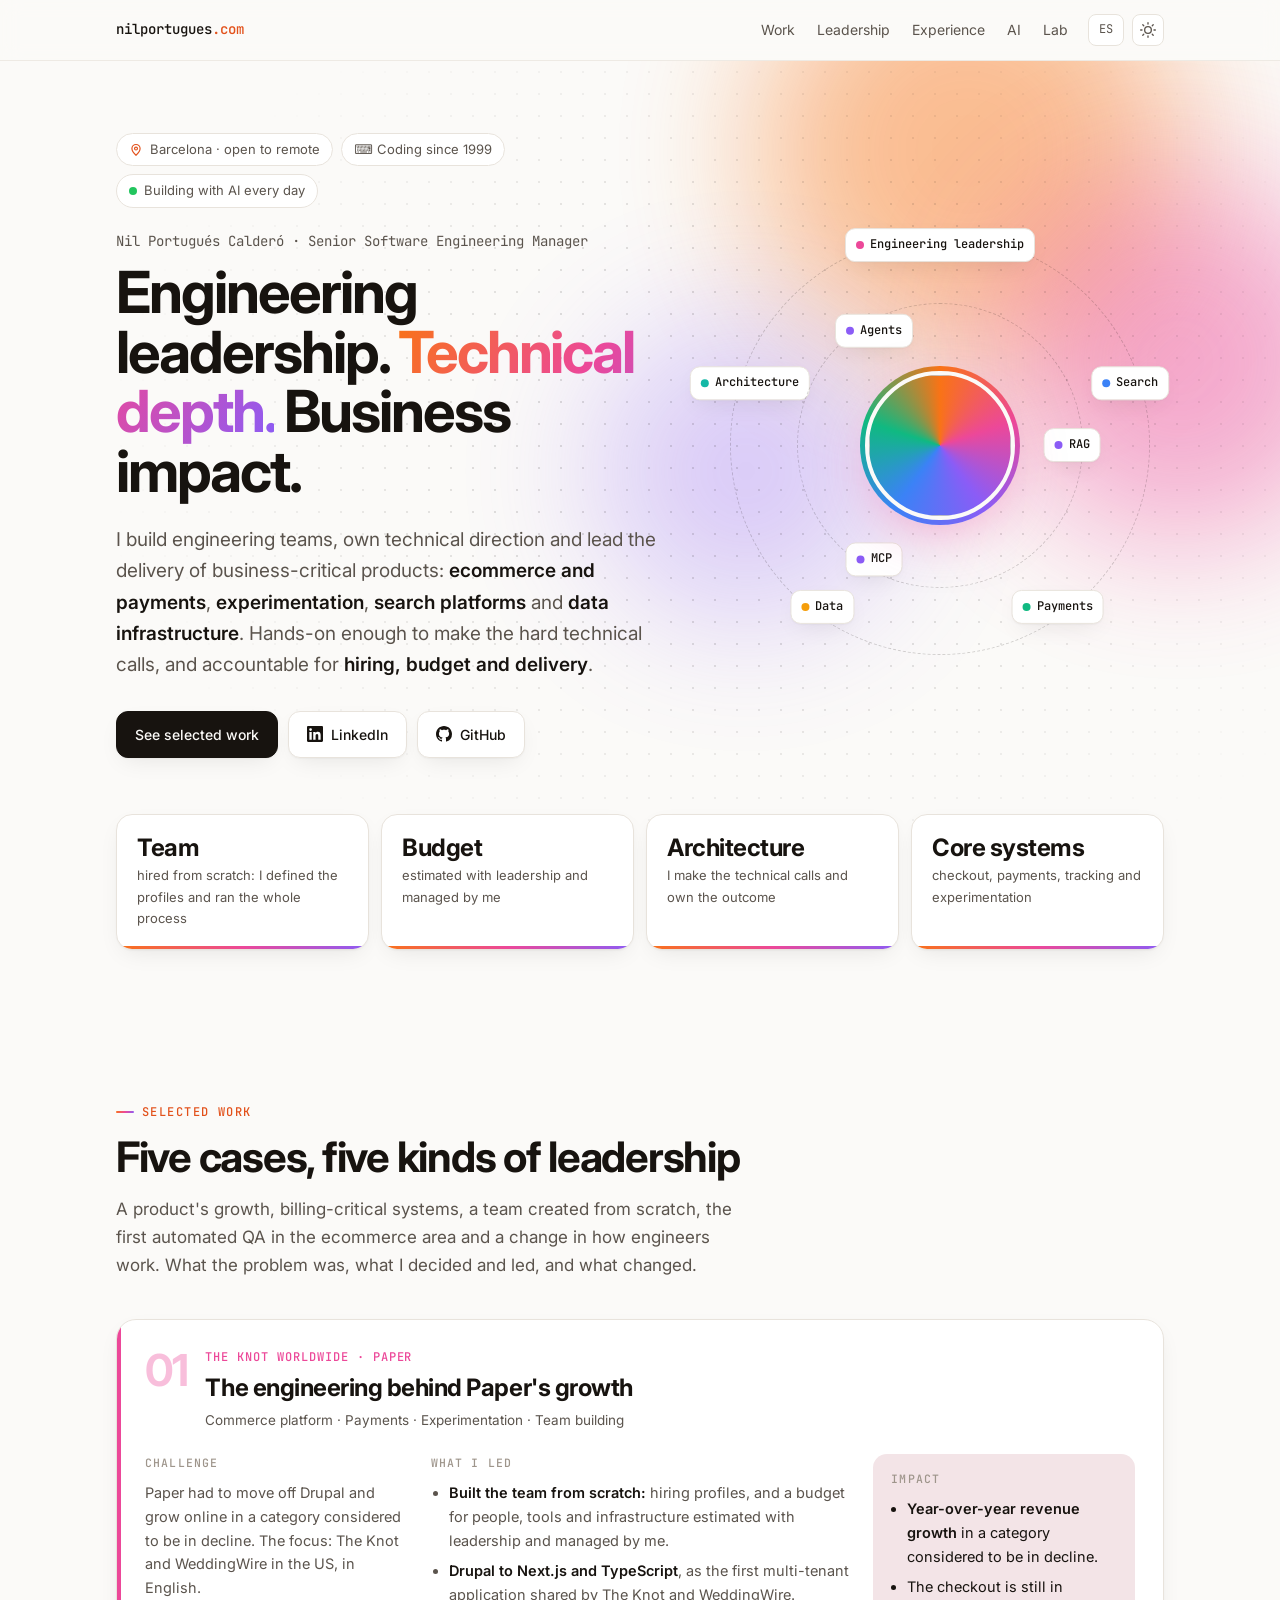
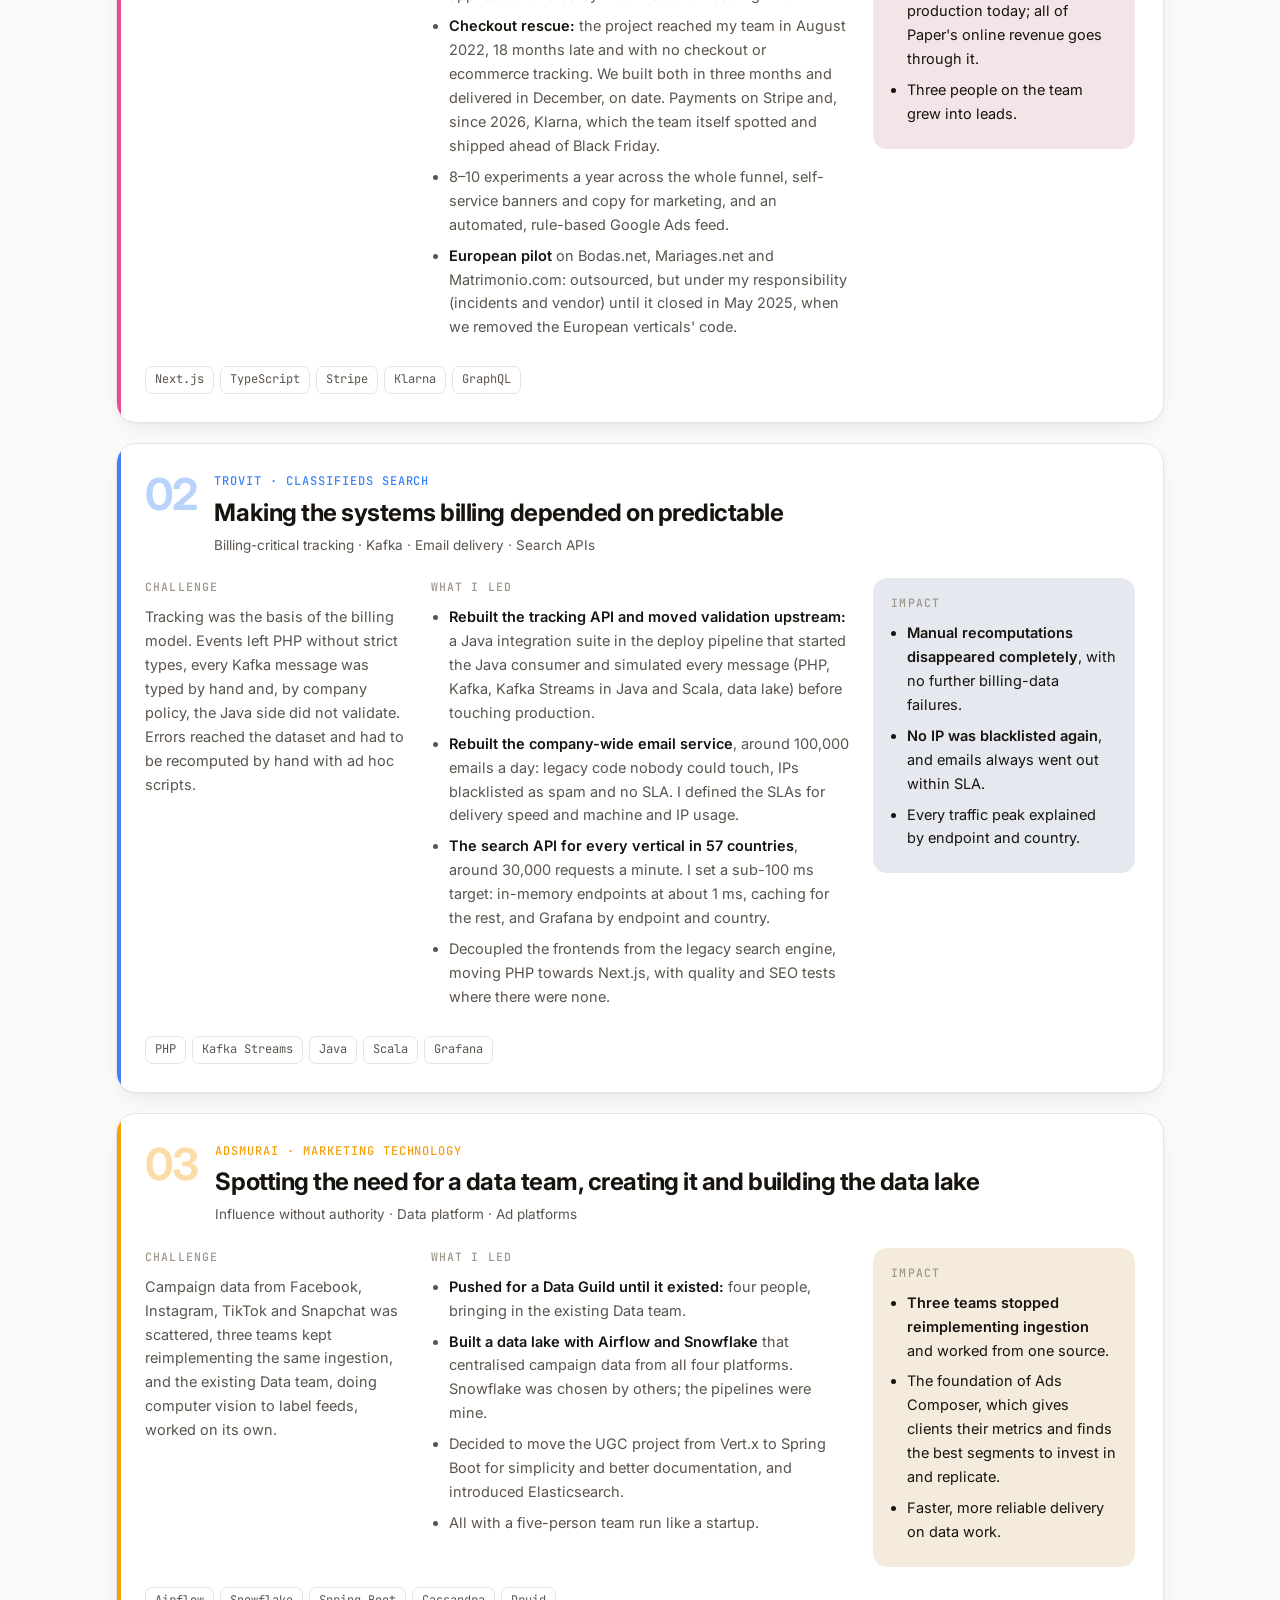
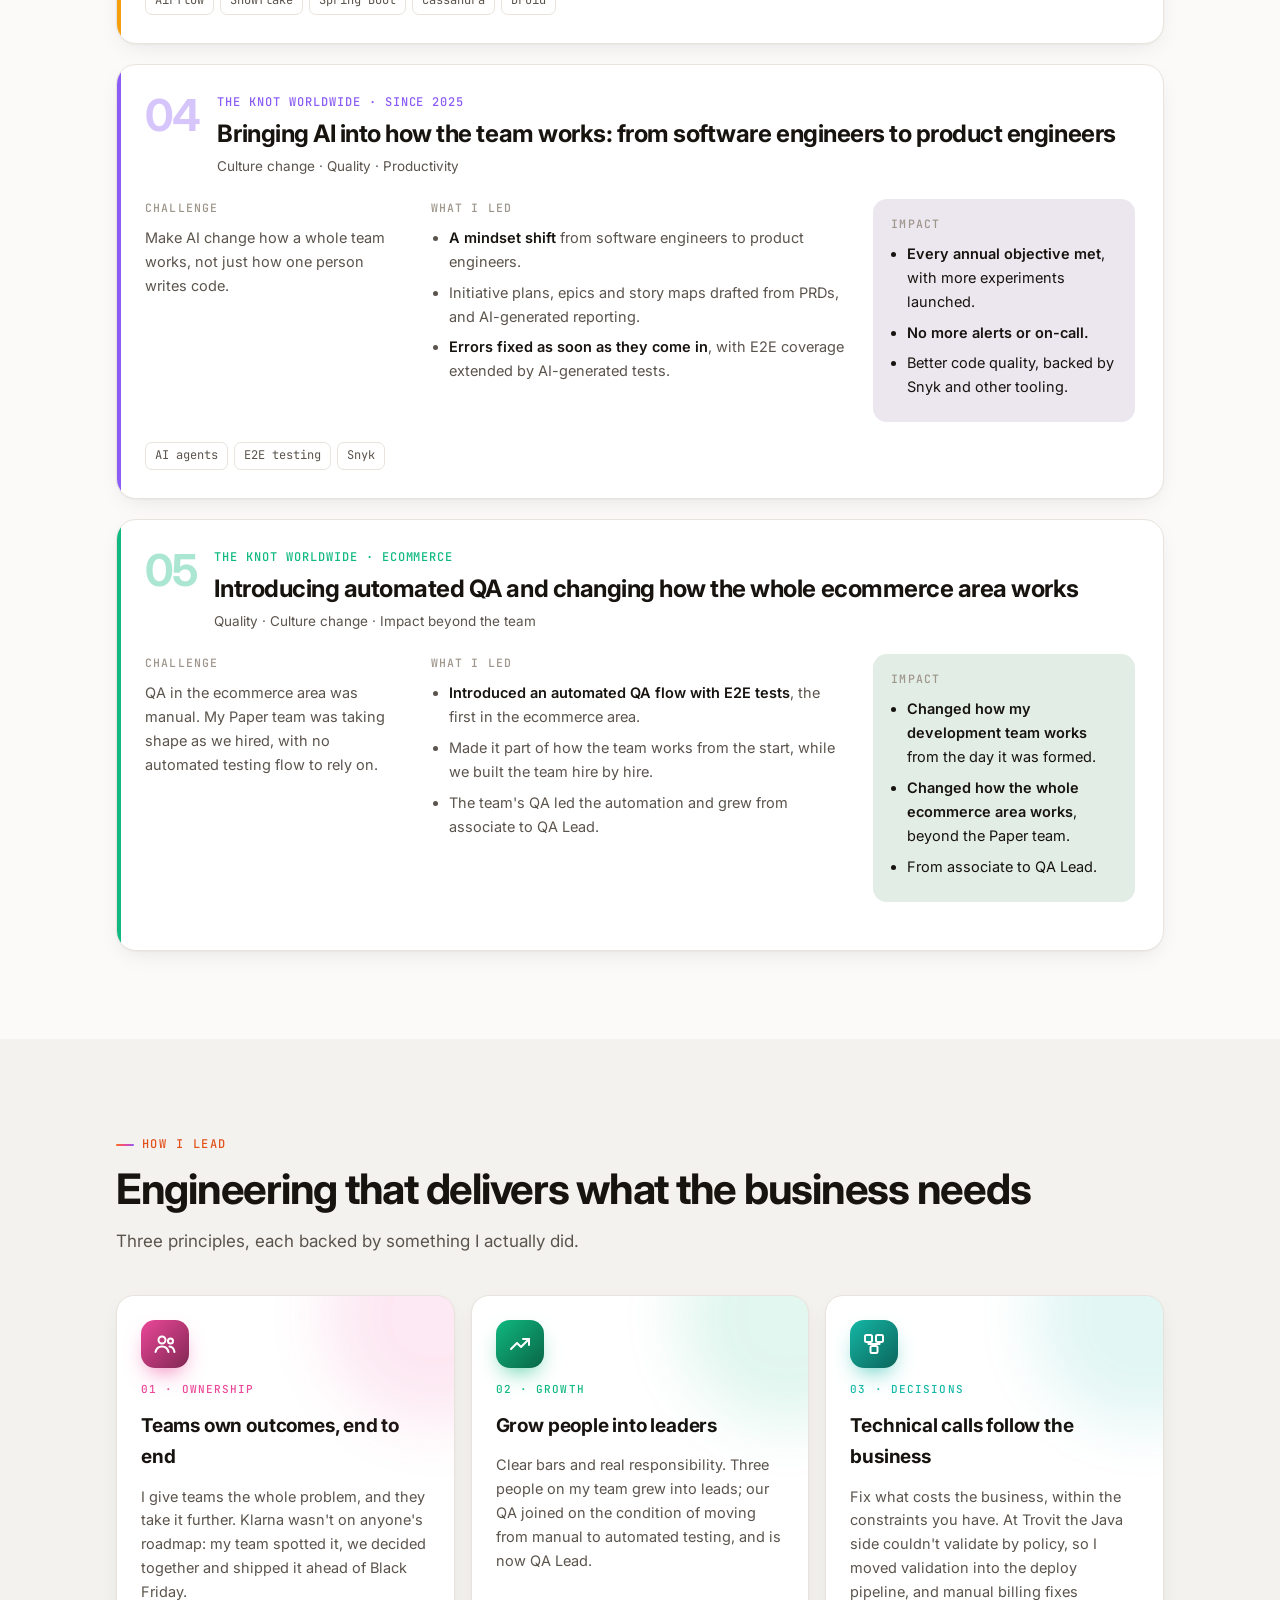
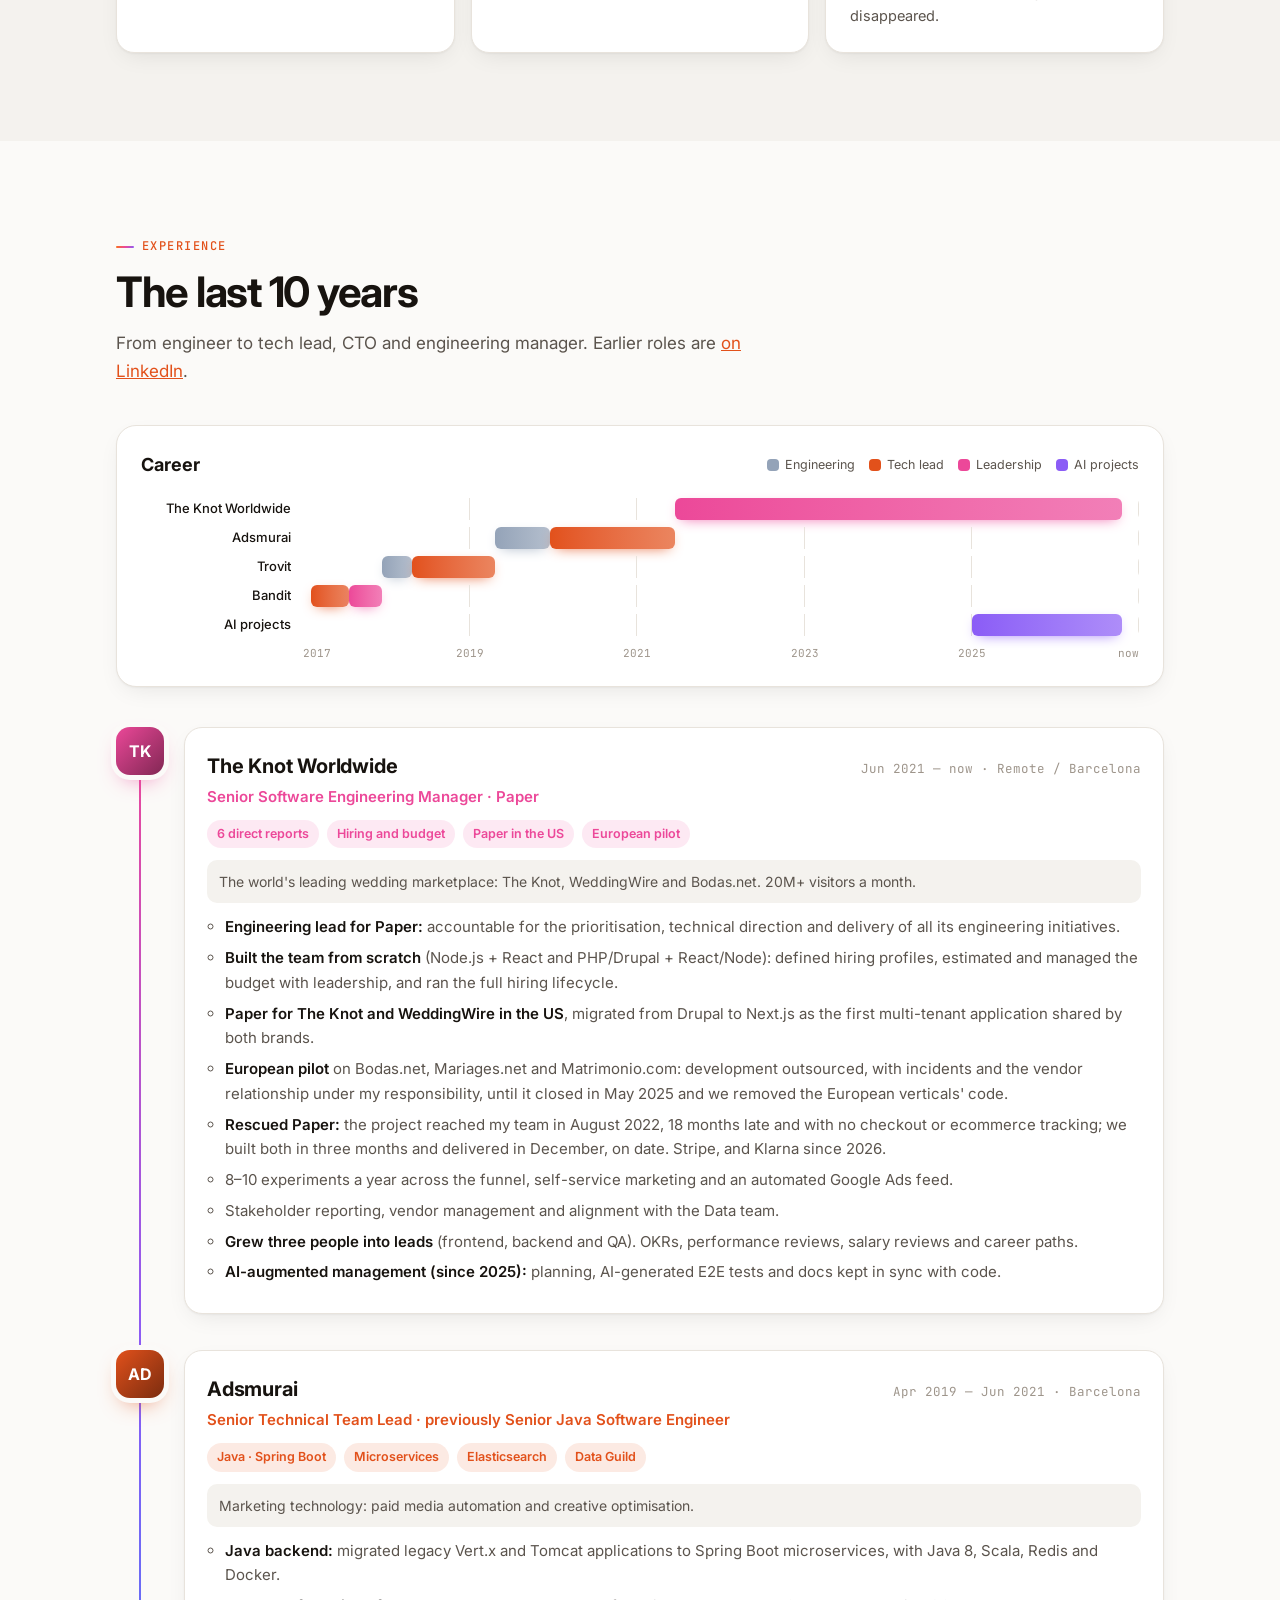
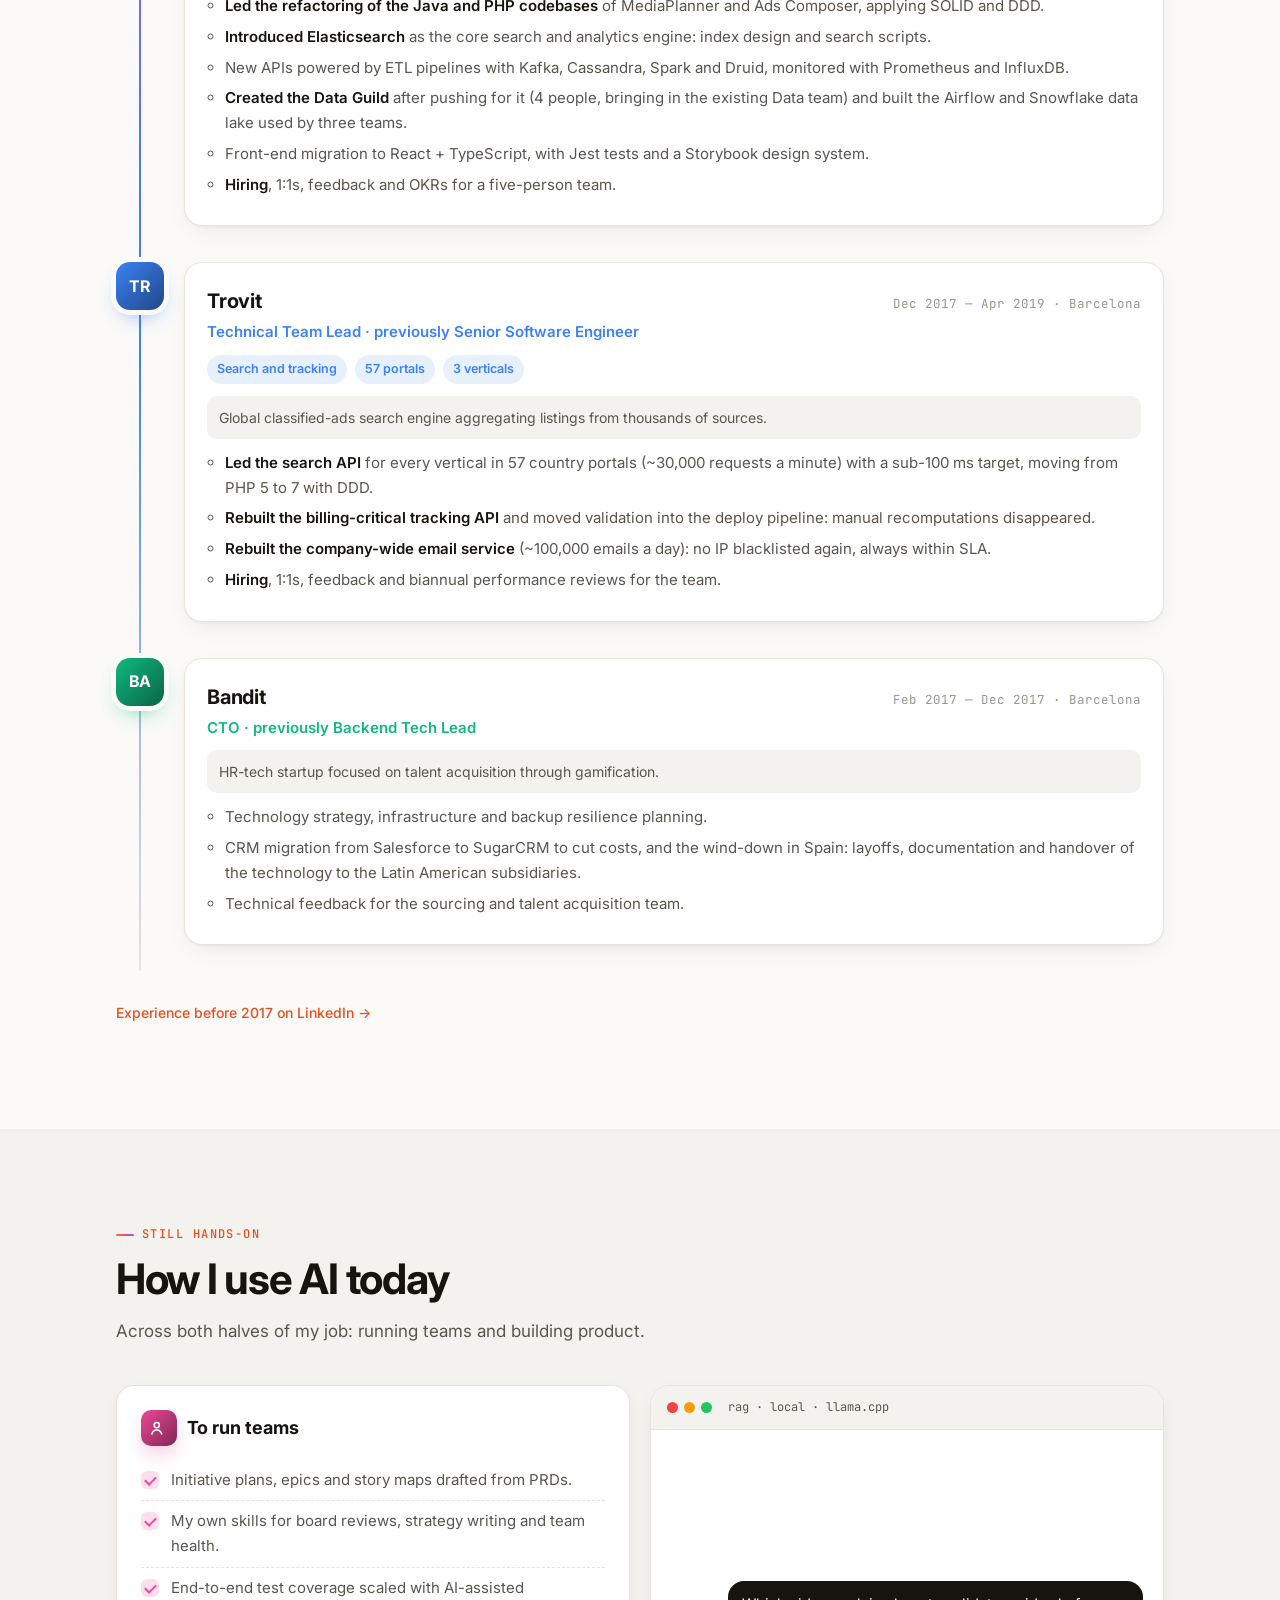
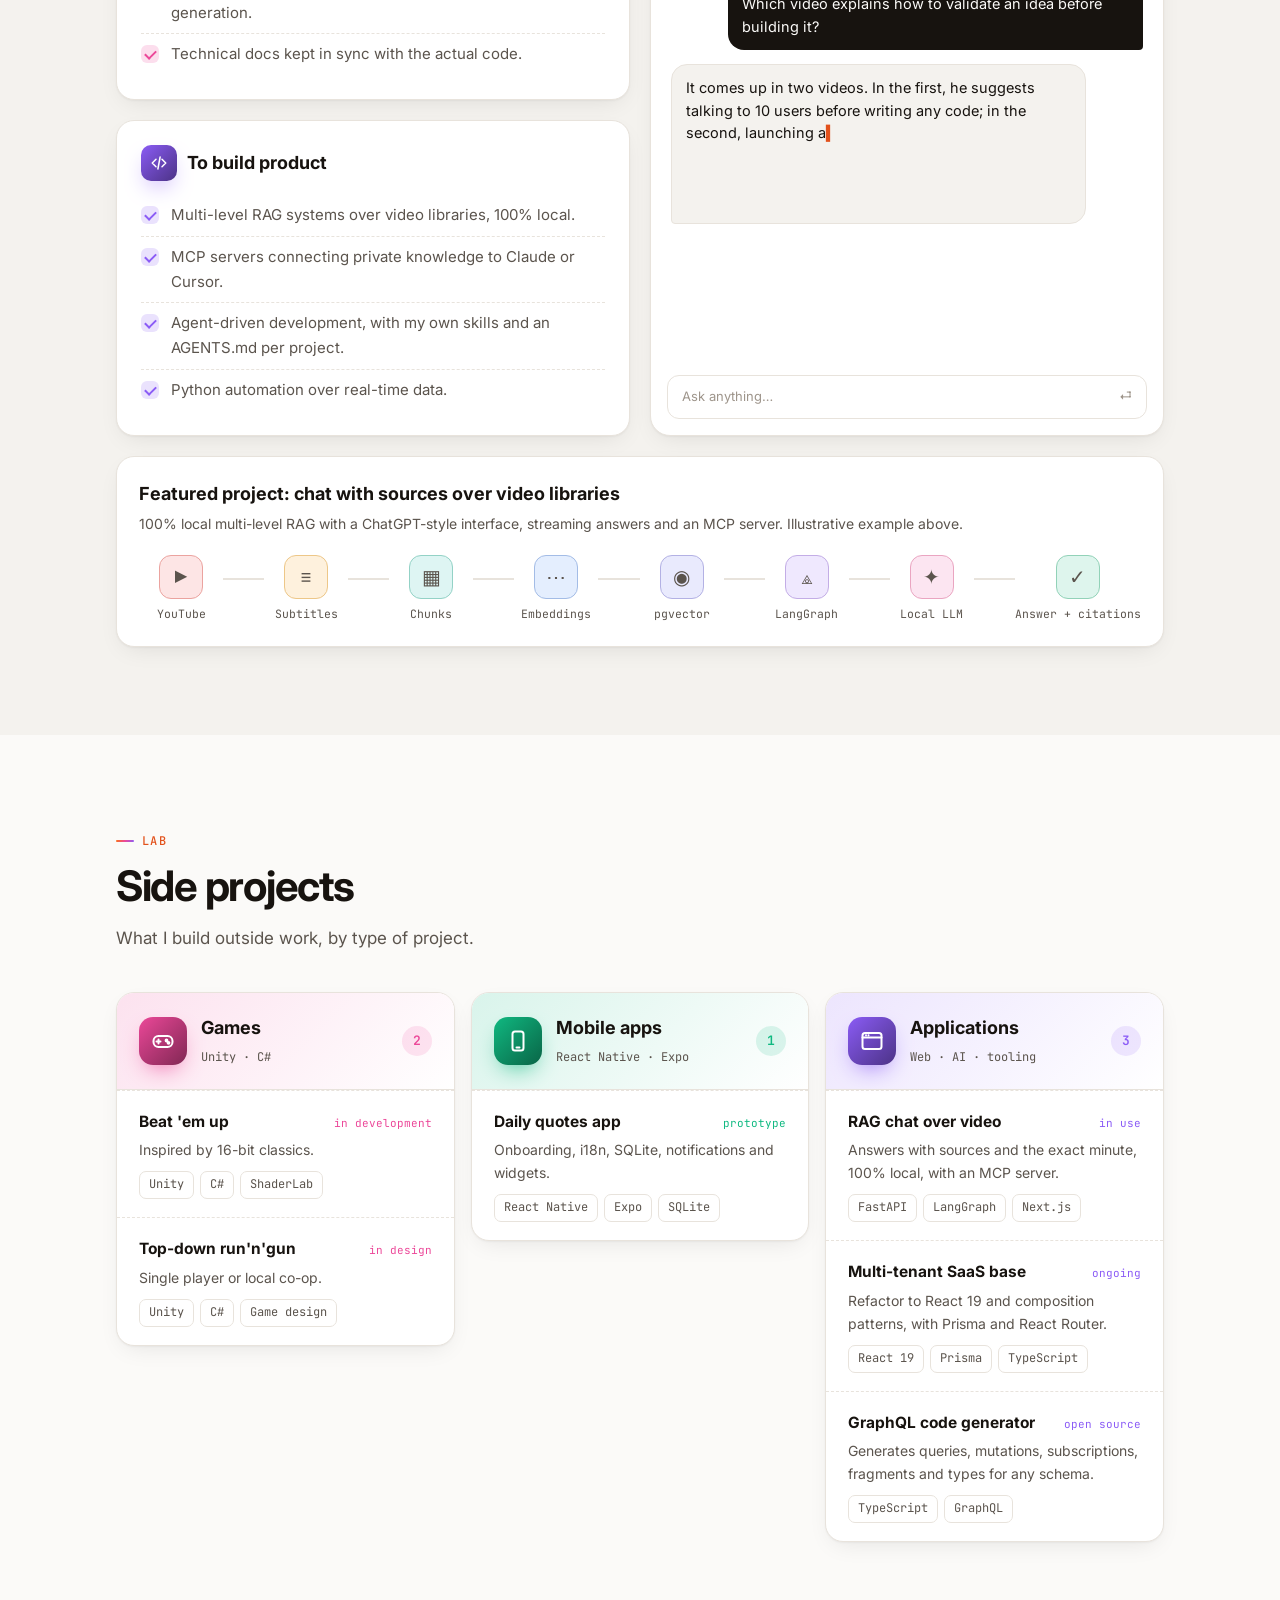
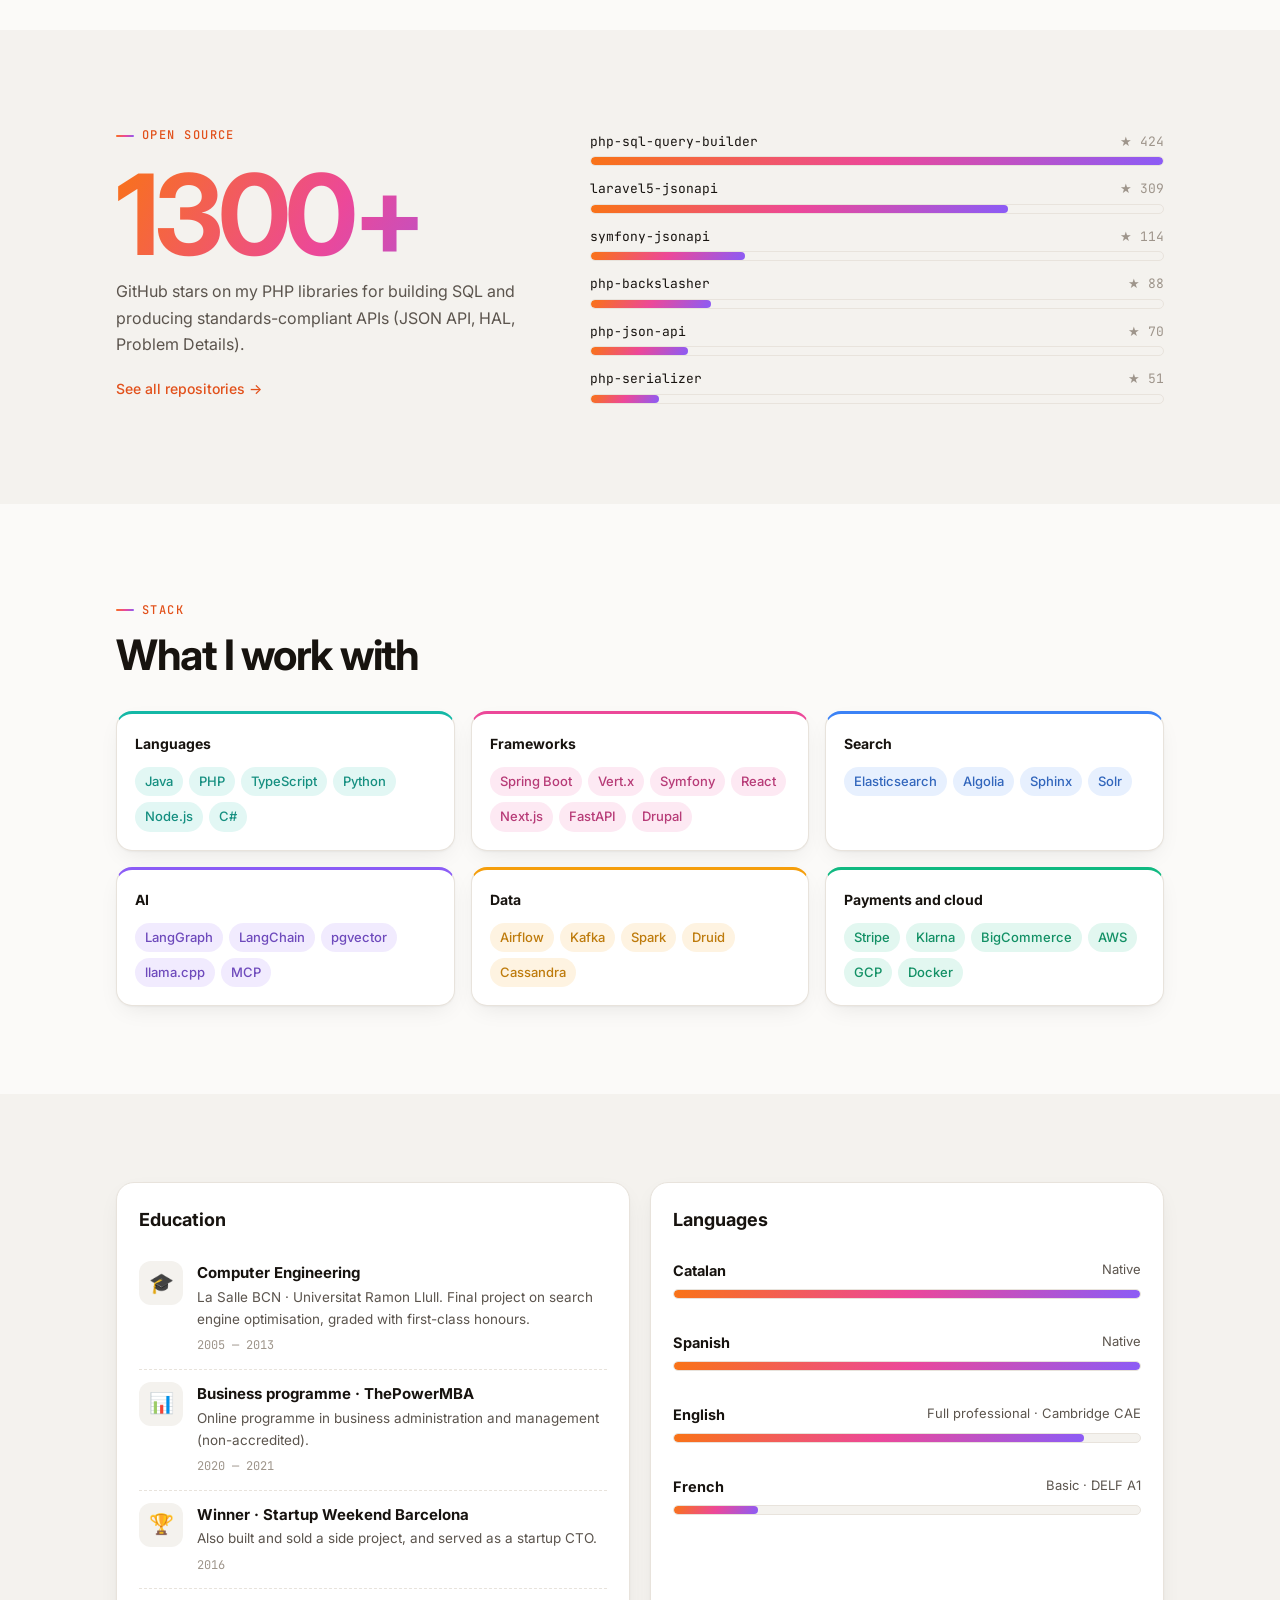
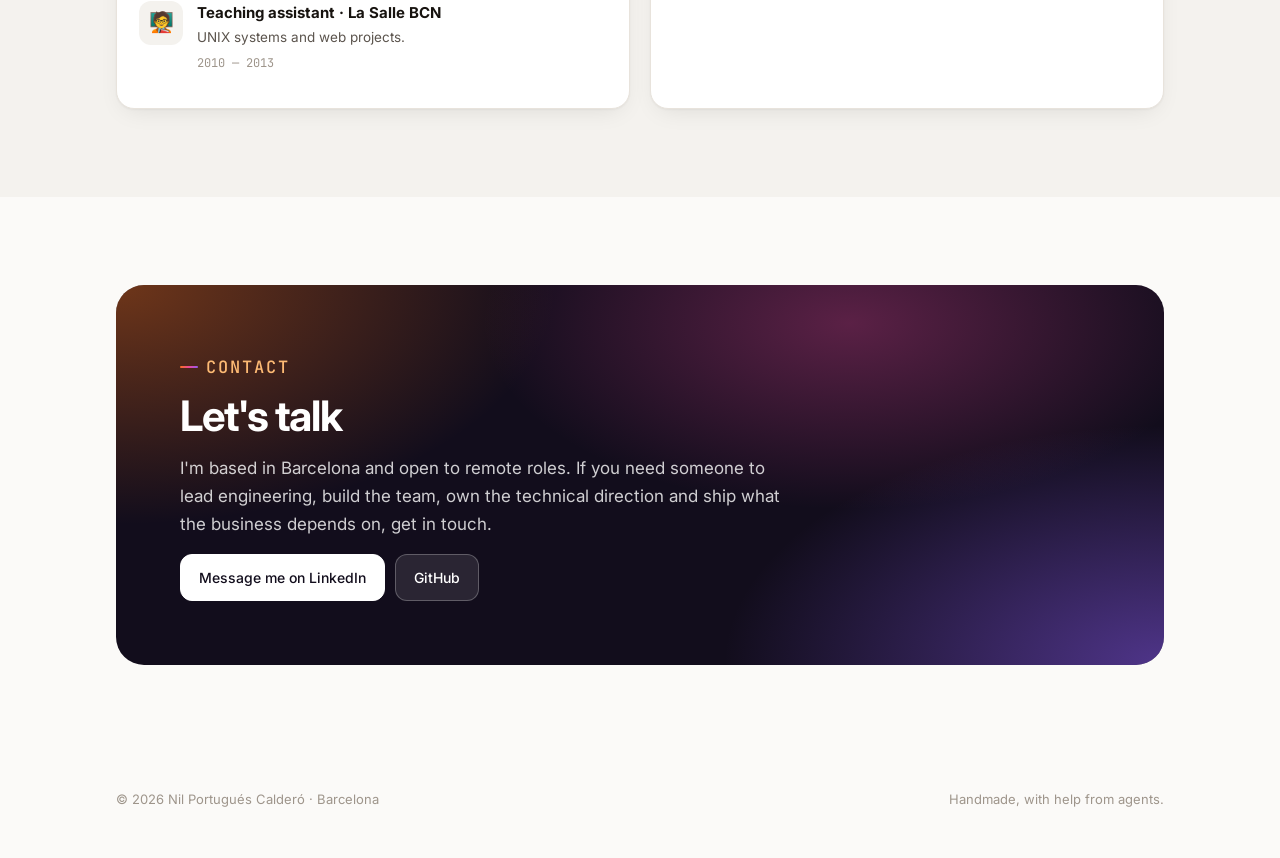
==== commit 10bf67eb: "Reframe automated QA case around its impact on the ecommerce area Co-Authored-By: Claude Opus 5.5 <n" ====
--- a/en/index.html
+++ b/en/index.html
@@ -250,27 +250,28 @@
             <span class="case-num">05</span>
             <div>
               <p class="case-co">The Knot Worldwide · Ecommerce</p>
-              <h3>The first automated QA in the ecommerce area</h3>
-              <p class="case-scope">Quality · Growing people · Culture change</p>
+              <h3>Introducing automated QA and changing how the whole ecommerce area works</h3>
+              <p class="case-scope">Quality · Culture change · Impact beyond the team</p>
             </div>
           </div>
           <div class="case-body">
             <div>
               <h4>Challenge</h4>
-              <p>QA in the ecommerce area was manual. No team had a QA engineer dedicated to automation.</p>
+              <p>QA in the ecommerce area was manual. My Paper team was taking shape as we hired, with no automated testing flow to rely on.</p>
             </div>
             <div>
               <h4>What I led</h4>
               <ul>
-                <li><b>I set a condition for joining my team:</b> move from manual to automated testing.</li>
-                <li>Supported their growth from associate to QA Lead.</li>
+                <li><b>Introduced an automated QA flow with E2E tests</b>, the first in the ecommerce area.</li>
+                <li>Made it part of how the team works from the start, while we built the team hire by hire.</li>
+                <li>The team's QA led the automation and grew from associate to QA Lead.</li>
               </ul>
             </div>
             <div class="case-impact">
               <h4>Impact</h4>
               <ul>
-                <li><b>The first automated QA in the ecommerce area.</b></li>
-                <li>A shift in how people think about quality that reached beyond my team.</li>
+                <li><b>Changed how my development team works</b> from the day it was formed.</li>
+                <li><b>Changed how the whole ecommerce area works</b>, beyond the Paper team.</li>
                 <li>From associate to QA Lead.</li>
               </ul>
             </div>
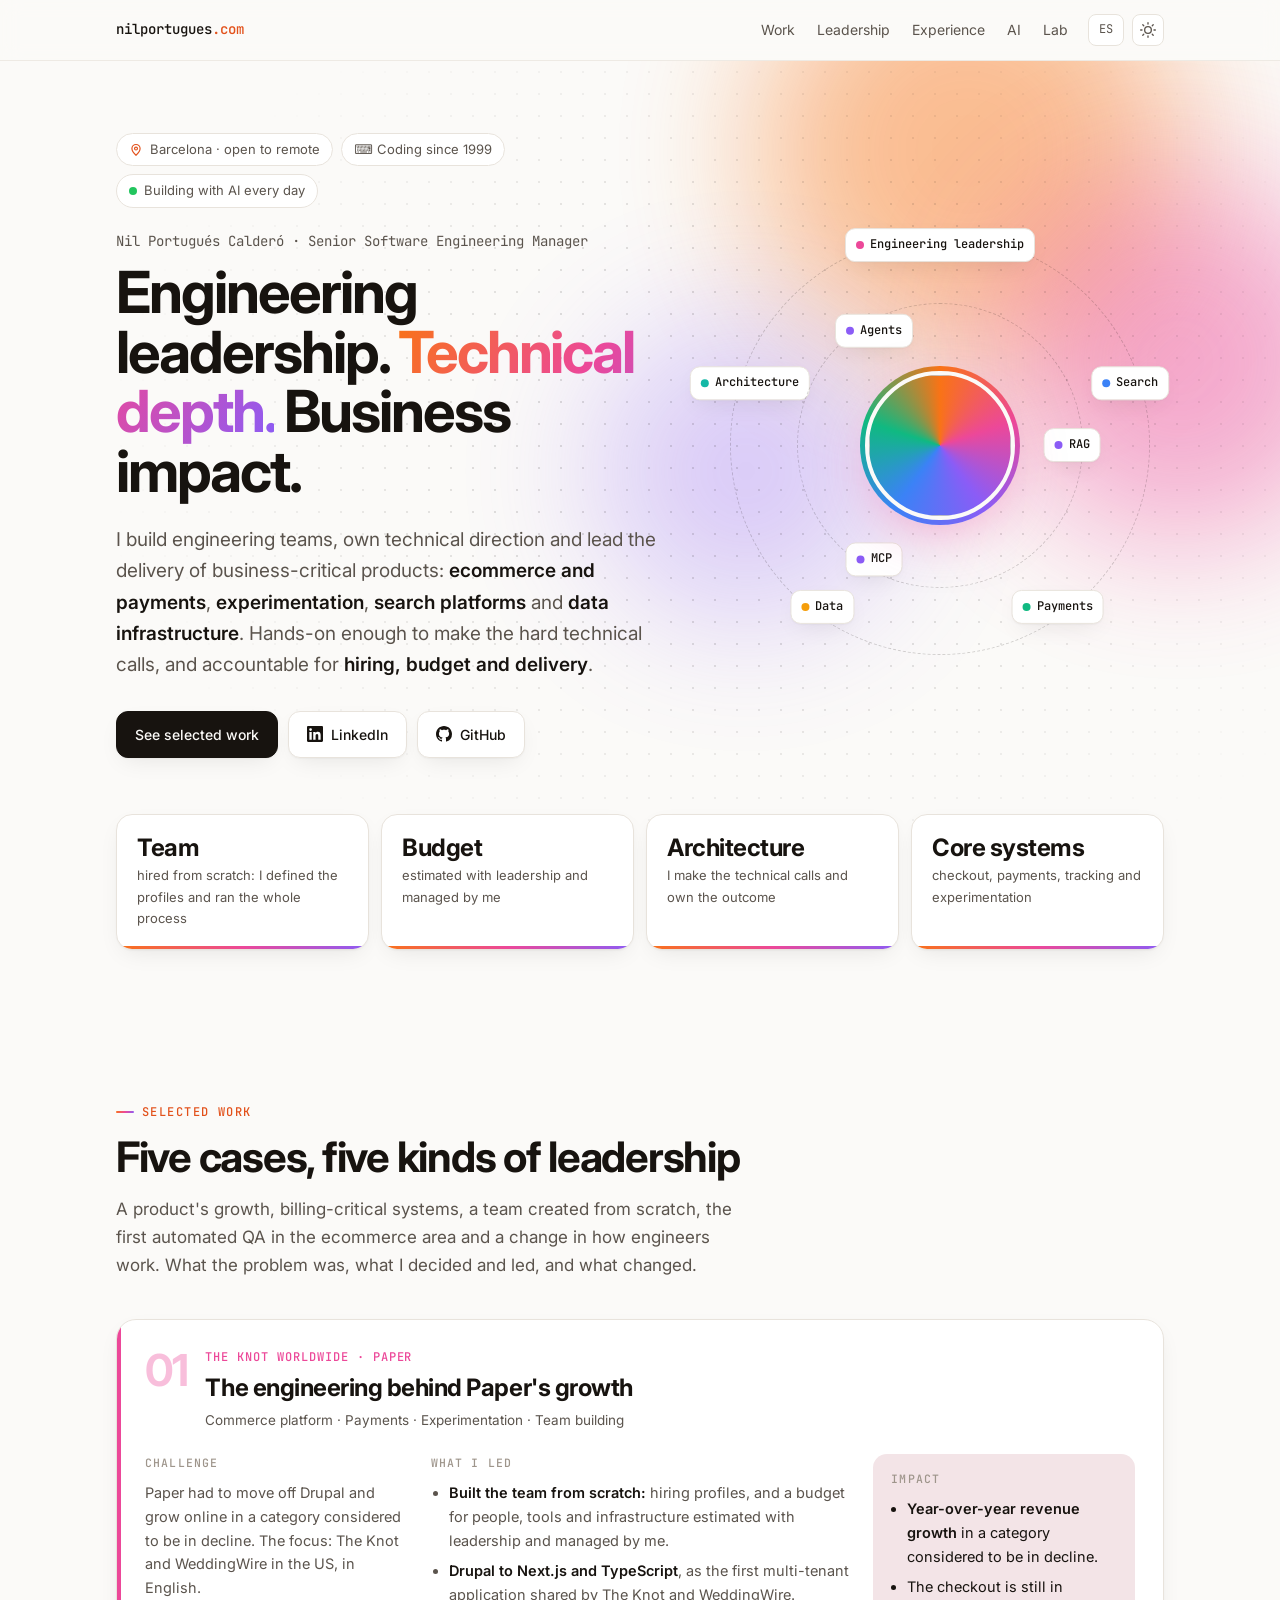
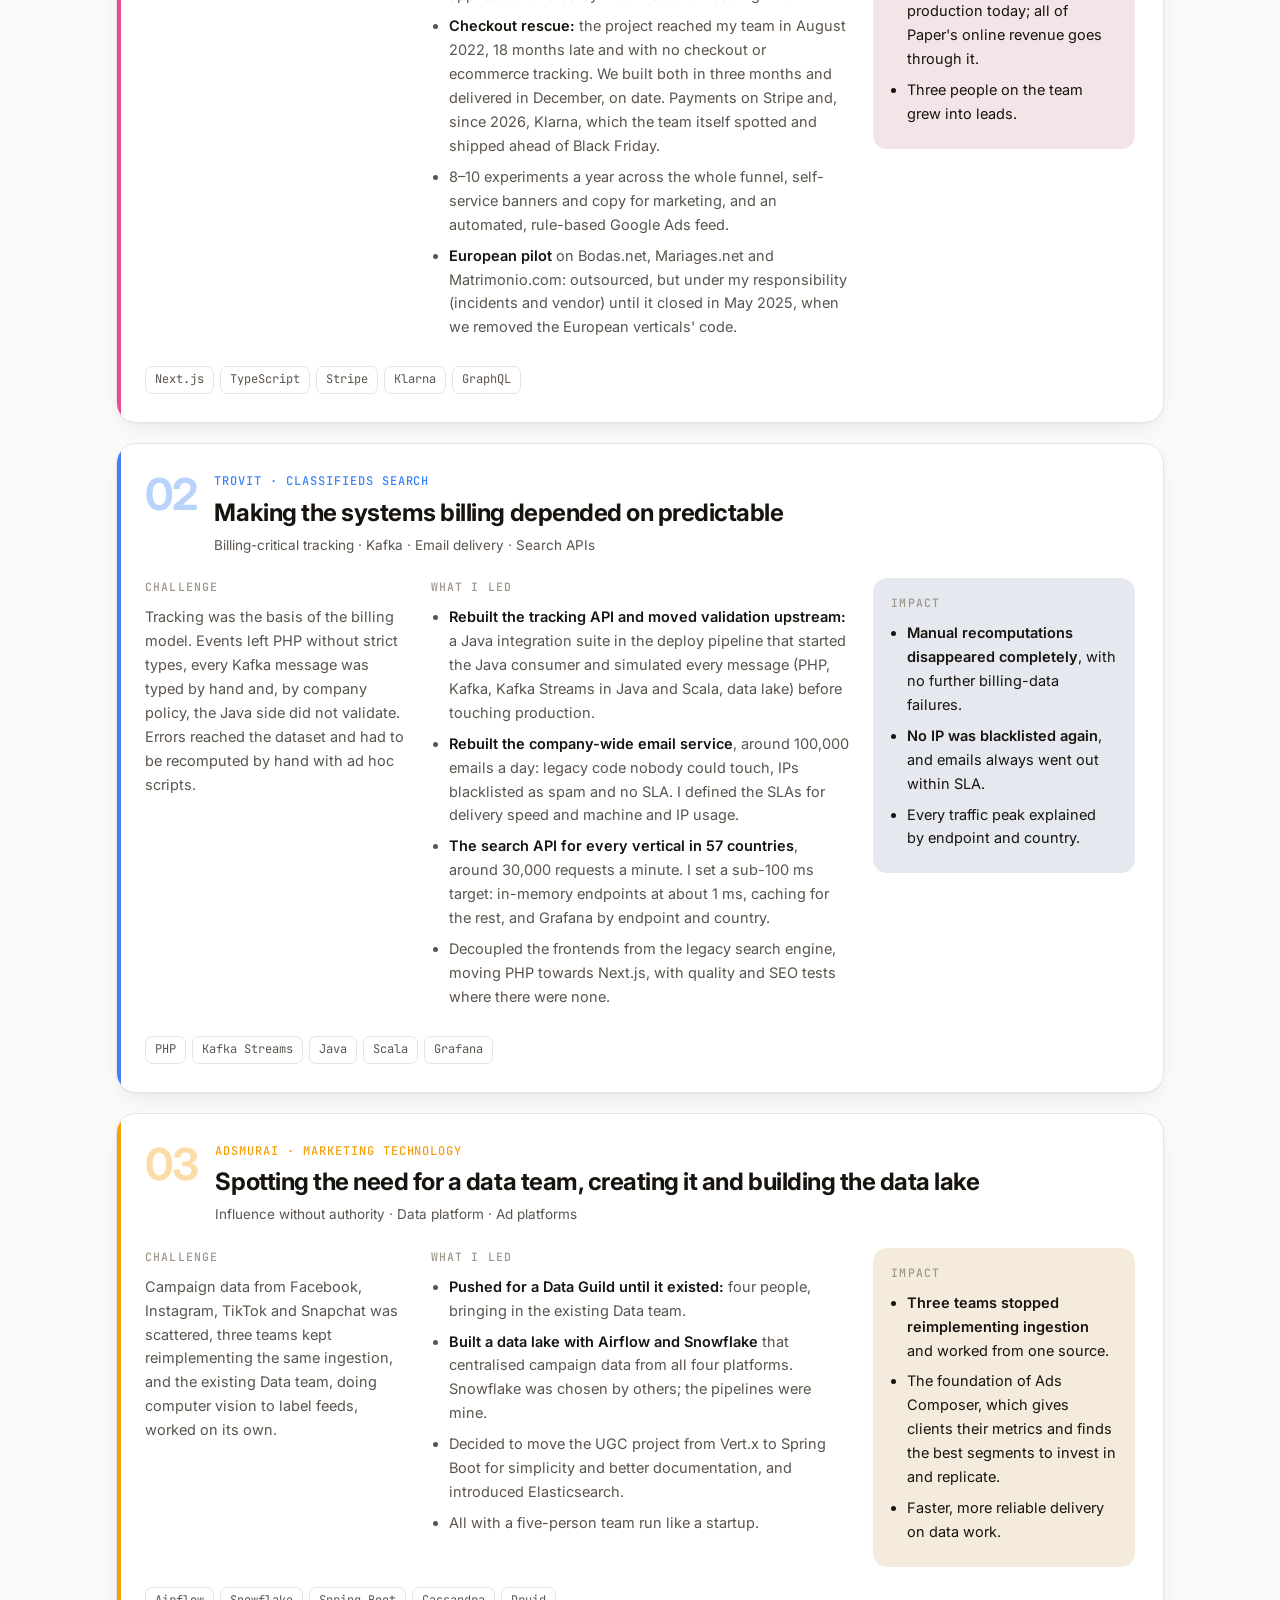
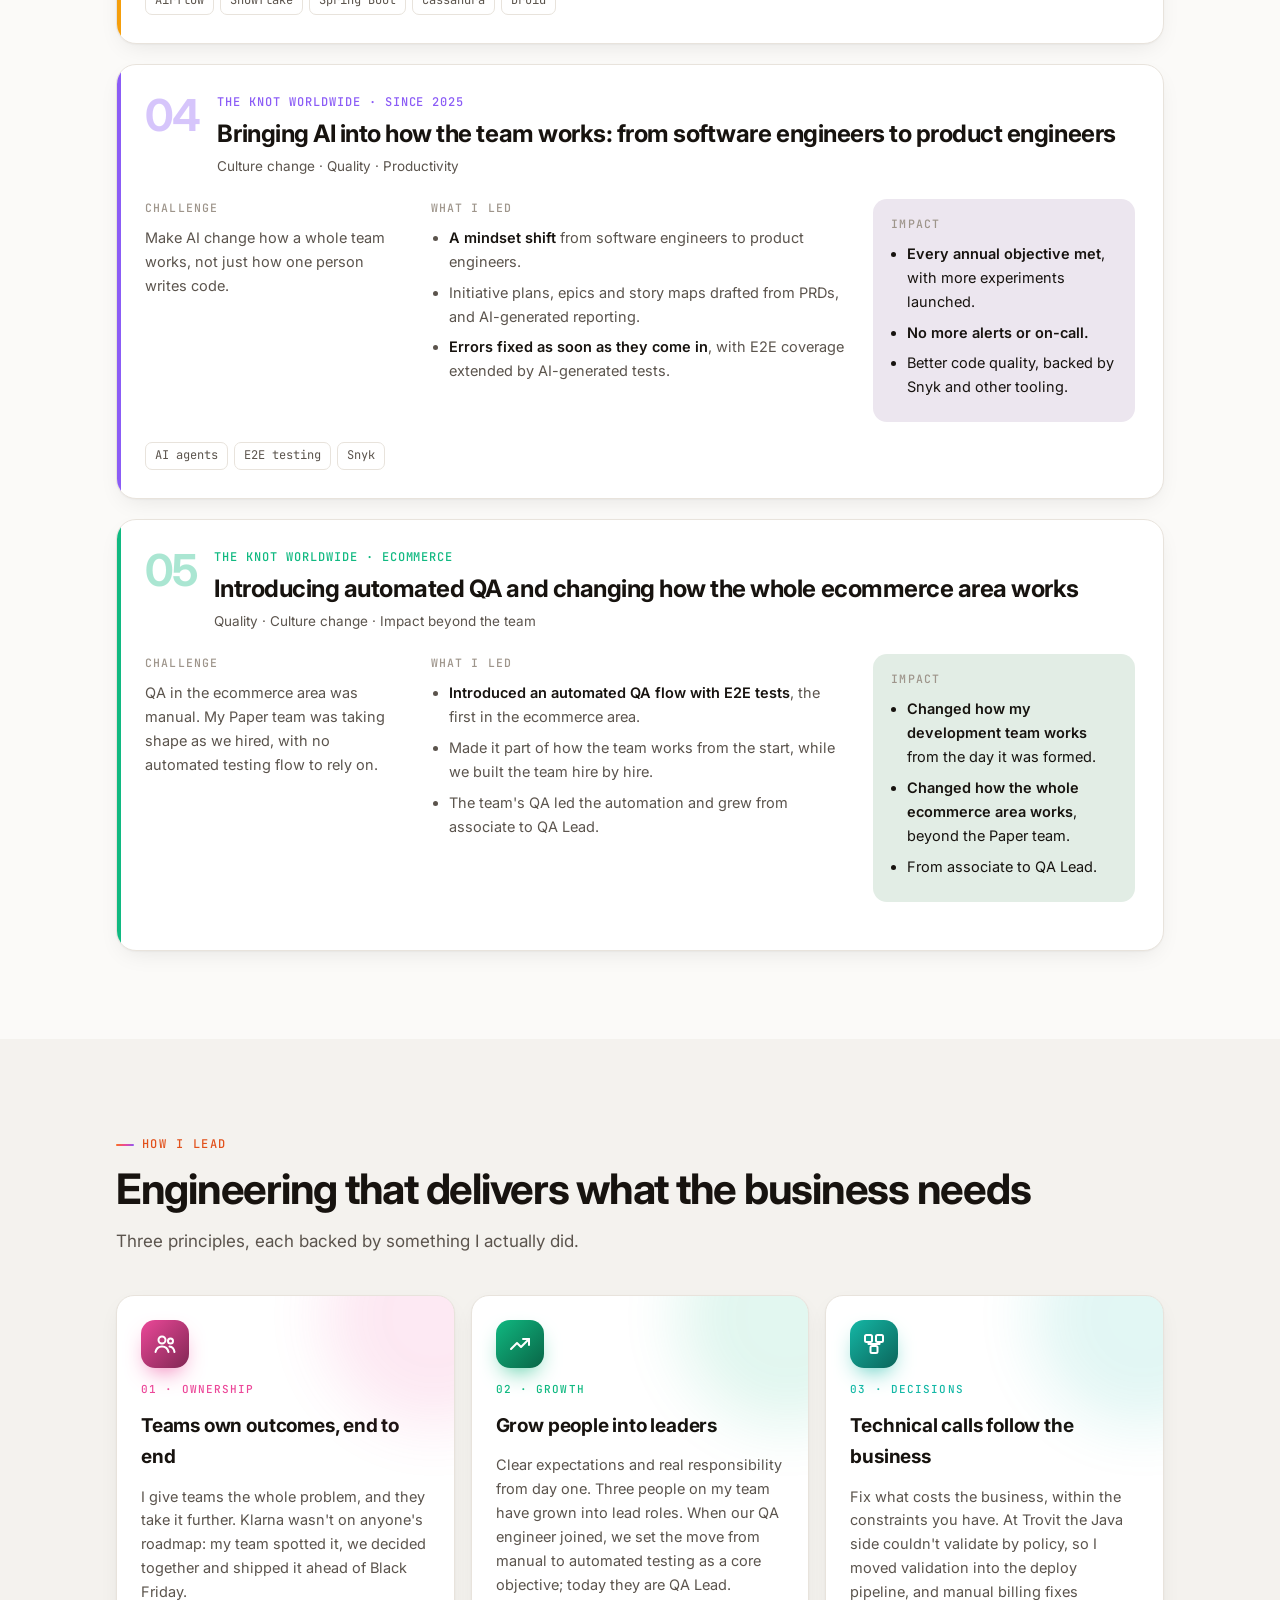
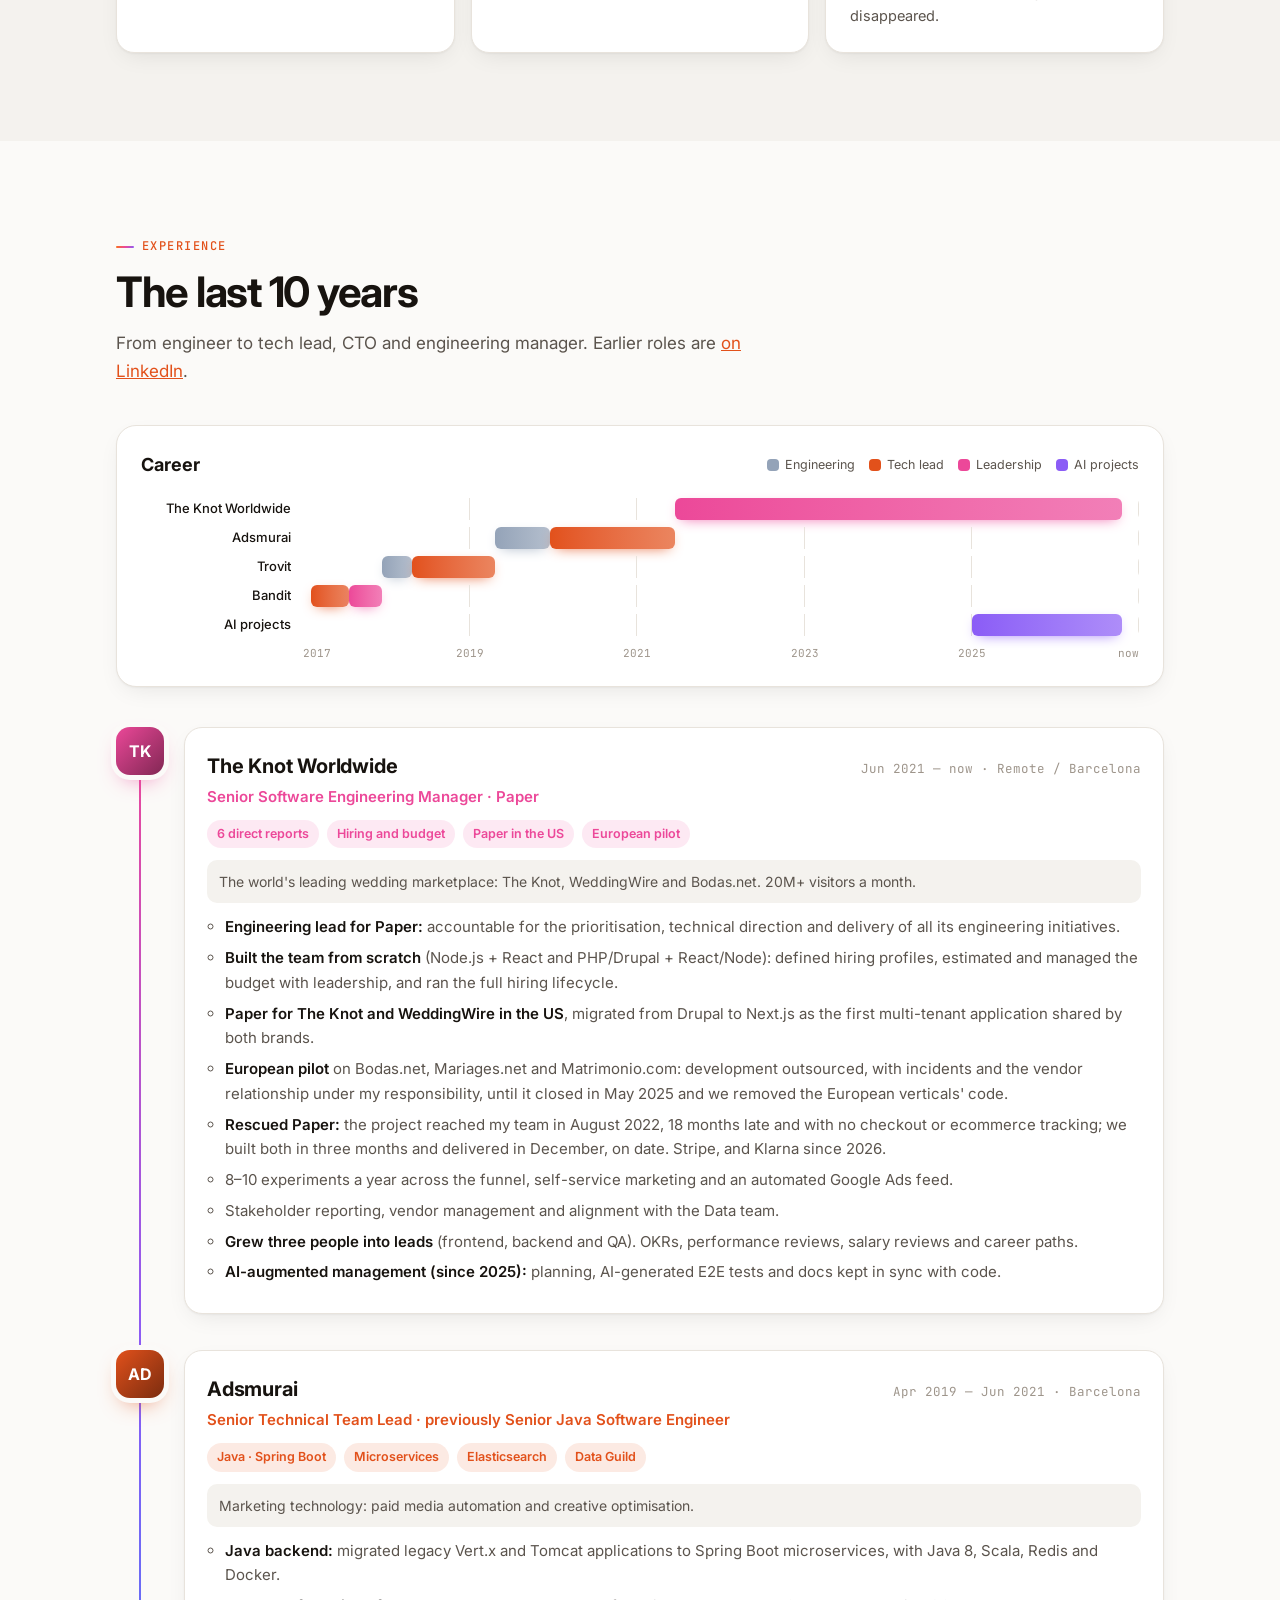
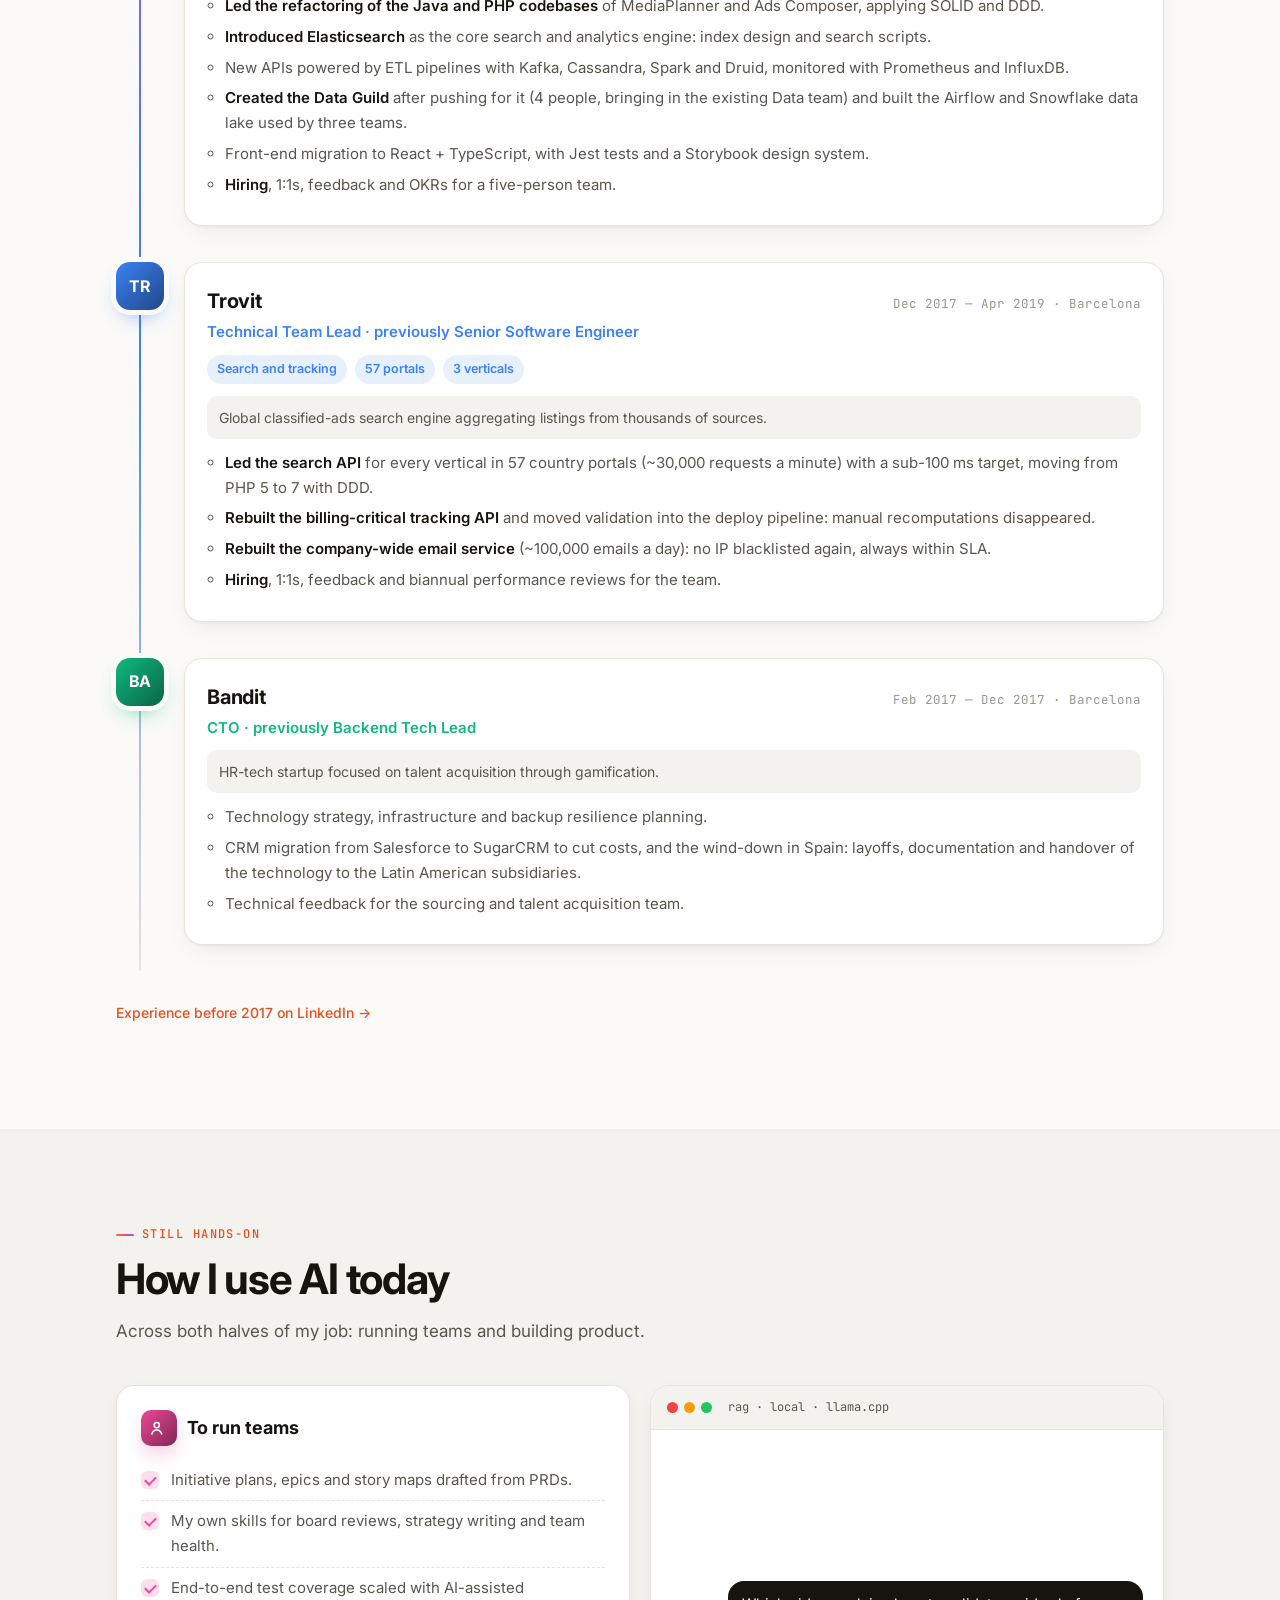
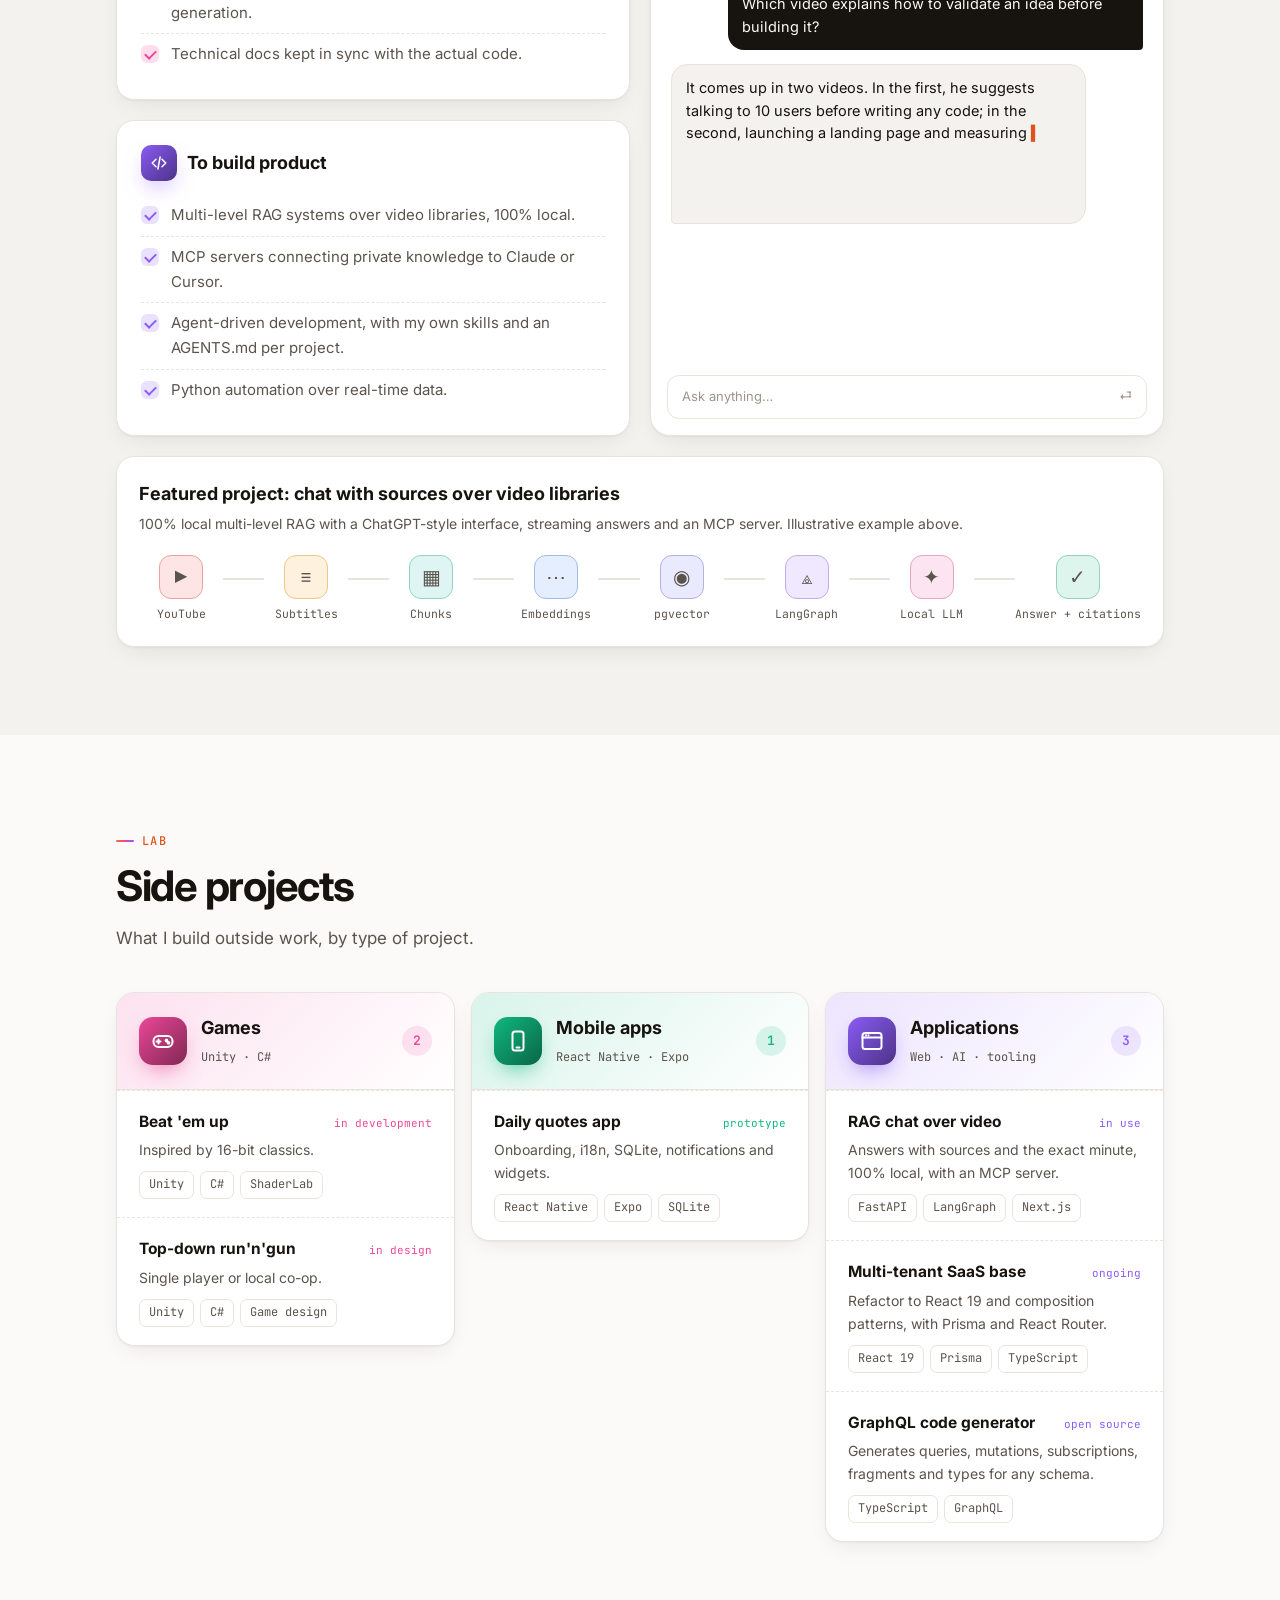
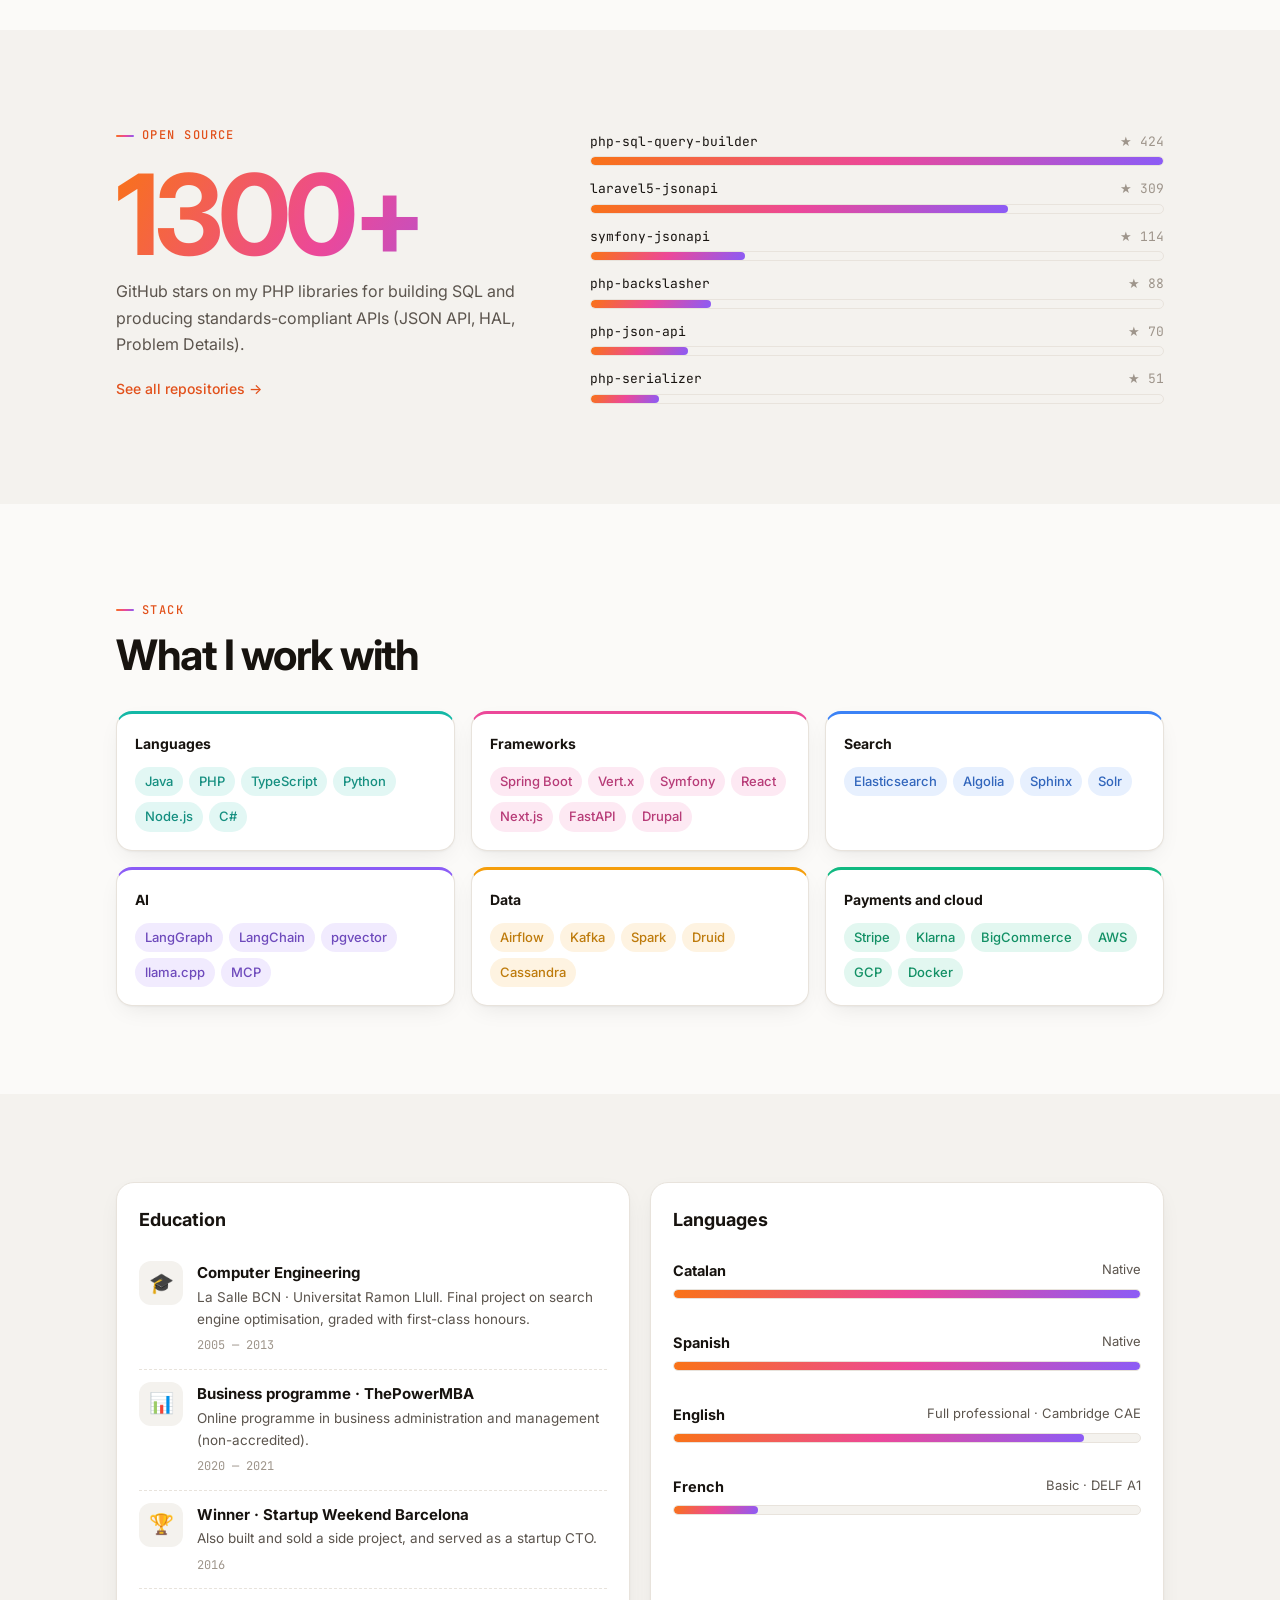
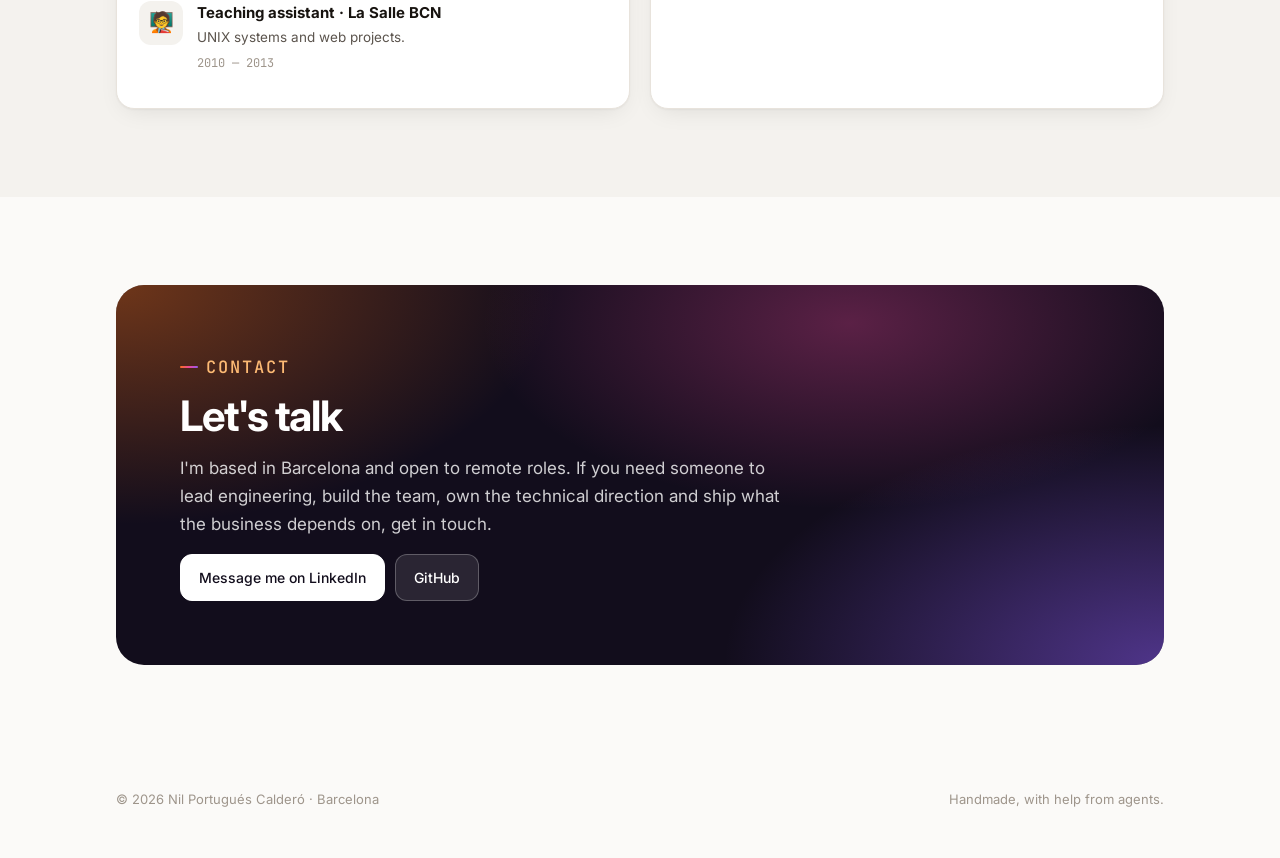
==== commit 8912297f: "Reword growth principle Co-Authored-By: Claude Opus 5.5 <noreply@anthropic.com>" ====
--- a/en/index.html
+++ b/en/index.html
@@ -298,7 +298,7 @@
           <div class="xicon"><svg viewBox="0 0 24 24"><path d="M3 17l6-6 4 4 8-8"/><path d="M15 7h6v6"/></svg></div>
           <span class="tag-top">02 · GROWTH</span>
           <h3>Grow people into leaders</h3>
-          <p>Clear bars and real responsibility. Three people on my team grew into leads; our QA joined on the condition of moving from manual to automated testing, and is now QA Lead.</p>
+          <p>Clear expectations and real responsibility from day one. Three people on my team have grown into lead roles. When our QA engineer joined, we set the move from manual to automated testing as a core objective; today they are QA Lead.</p>
         </article>
         <article class="xcard reveal" style="--c: var(--c-arch);">
           <div class="xicon"><svg viewBox="0 0 24 24"><rect x="3" y="3" width="7" height="7" rx="1.5"/><rect x="14" y="3" width="7" height="7" rx="1.5"/><rect x="8.5" y="14" width="7" height="7" rx="1.5"/><path d="M6.5 10v2h11v-2M12 12v2"/></svg></div>
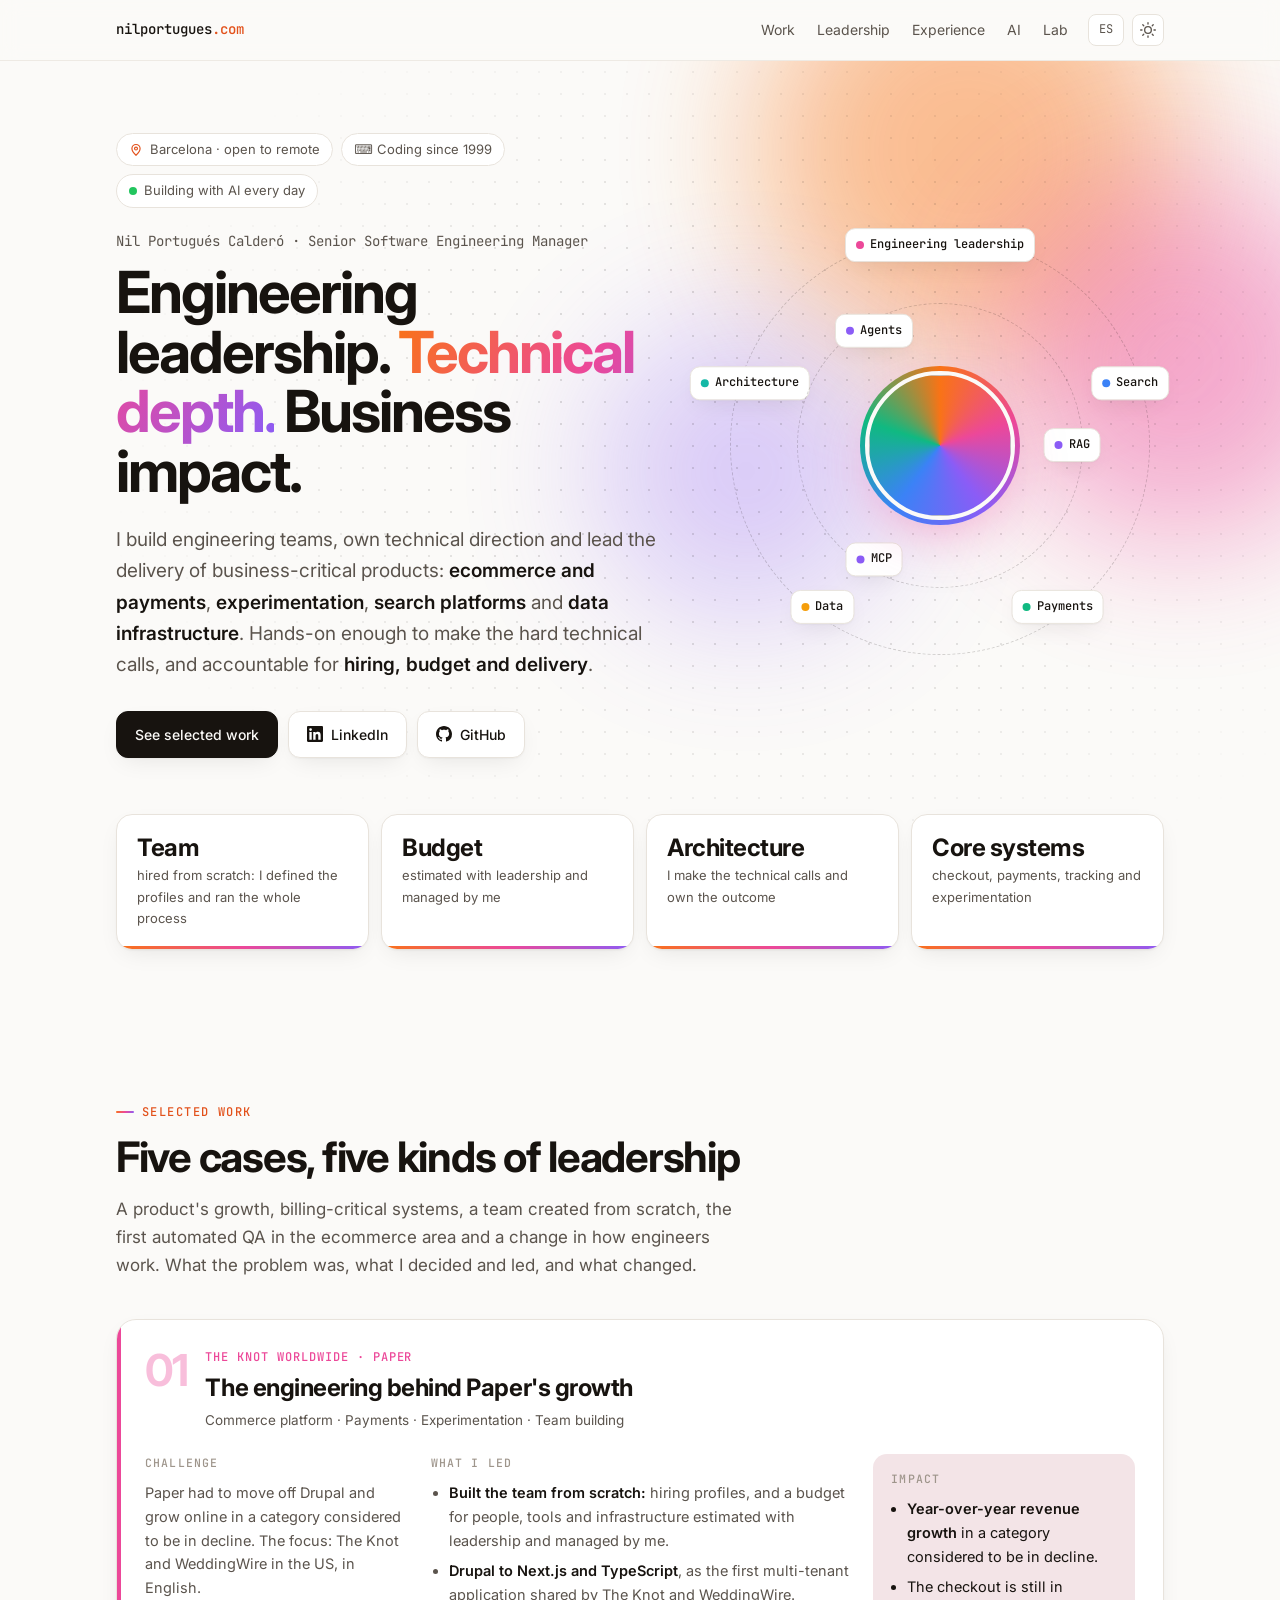
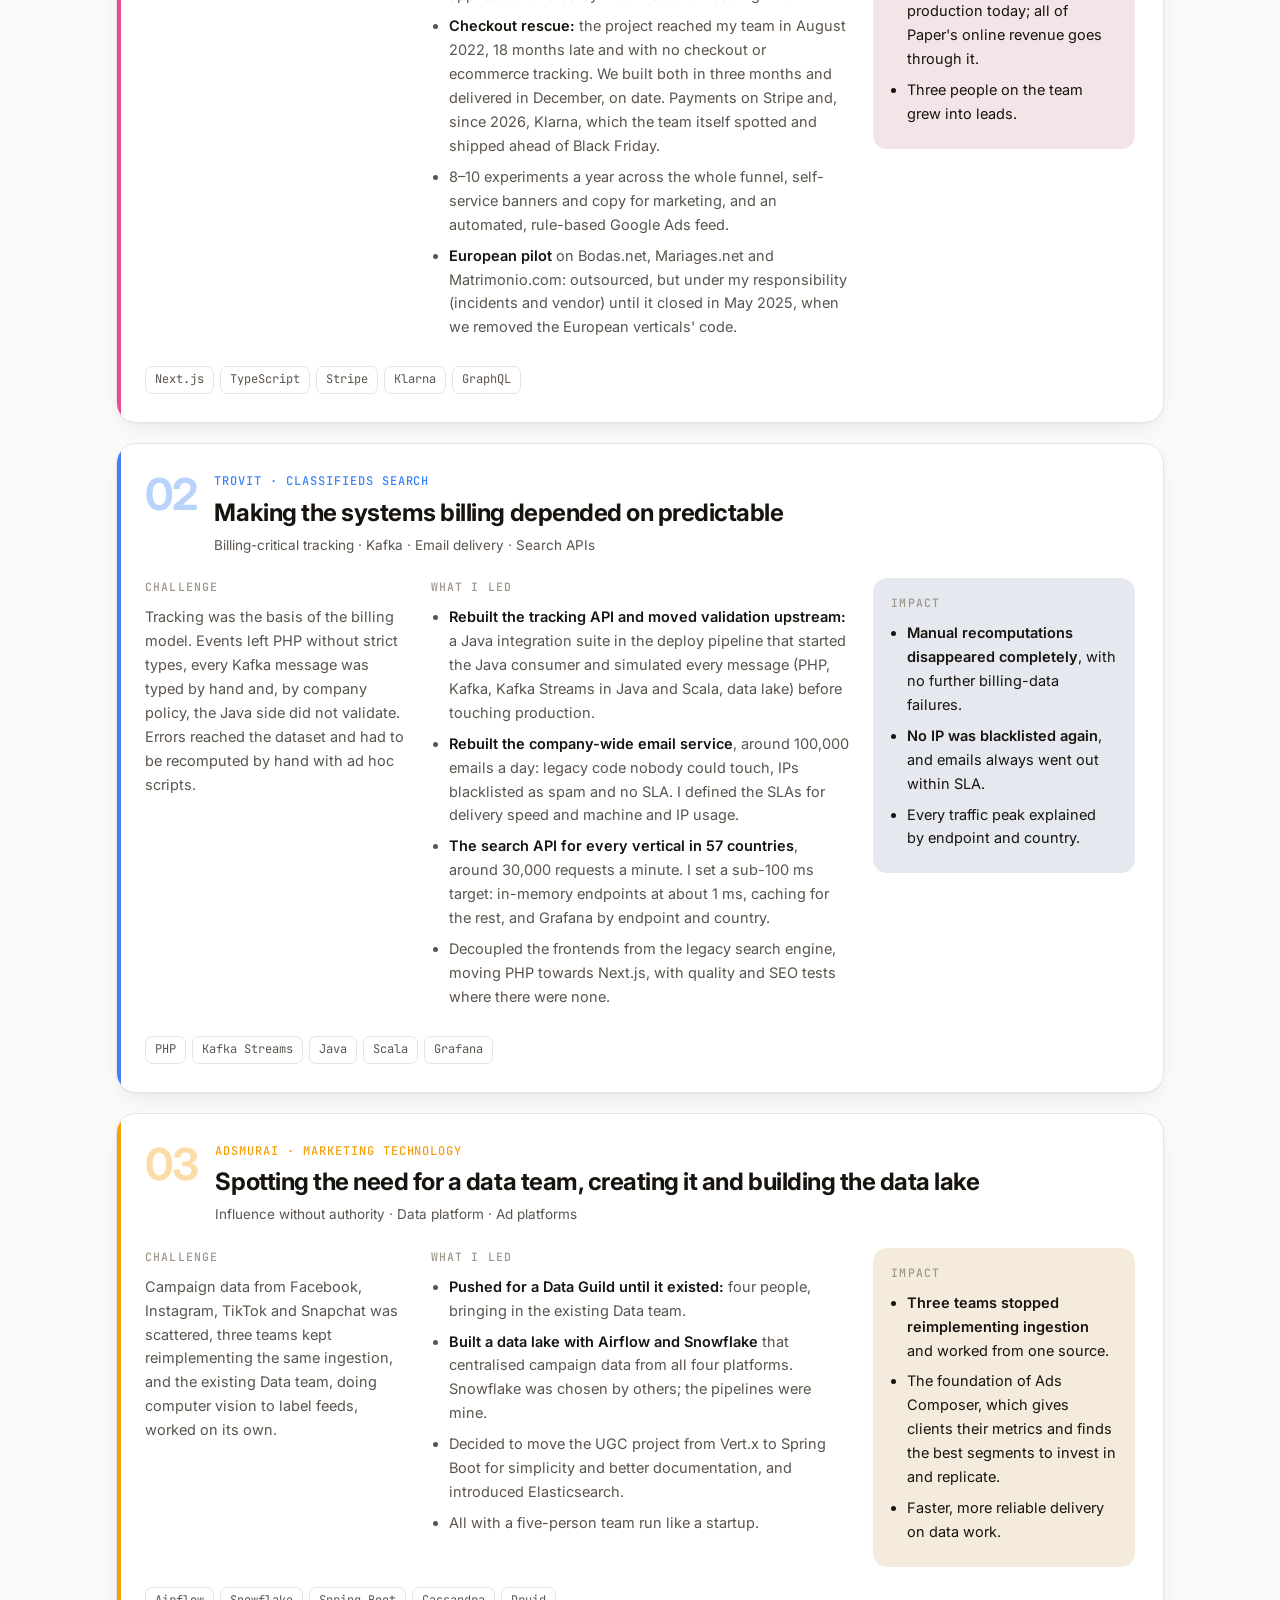
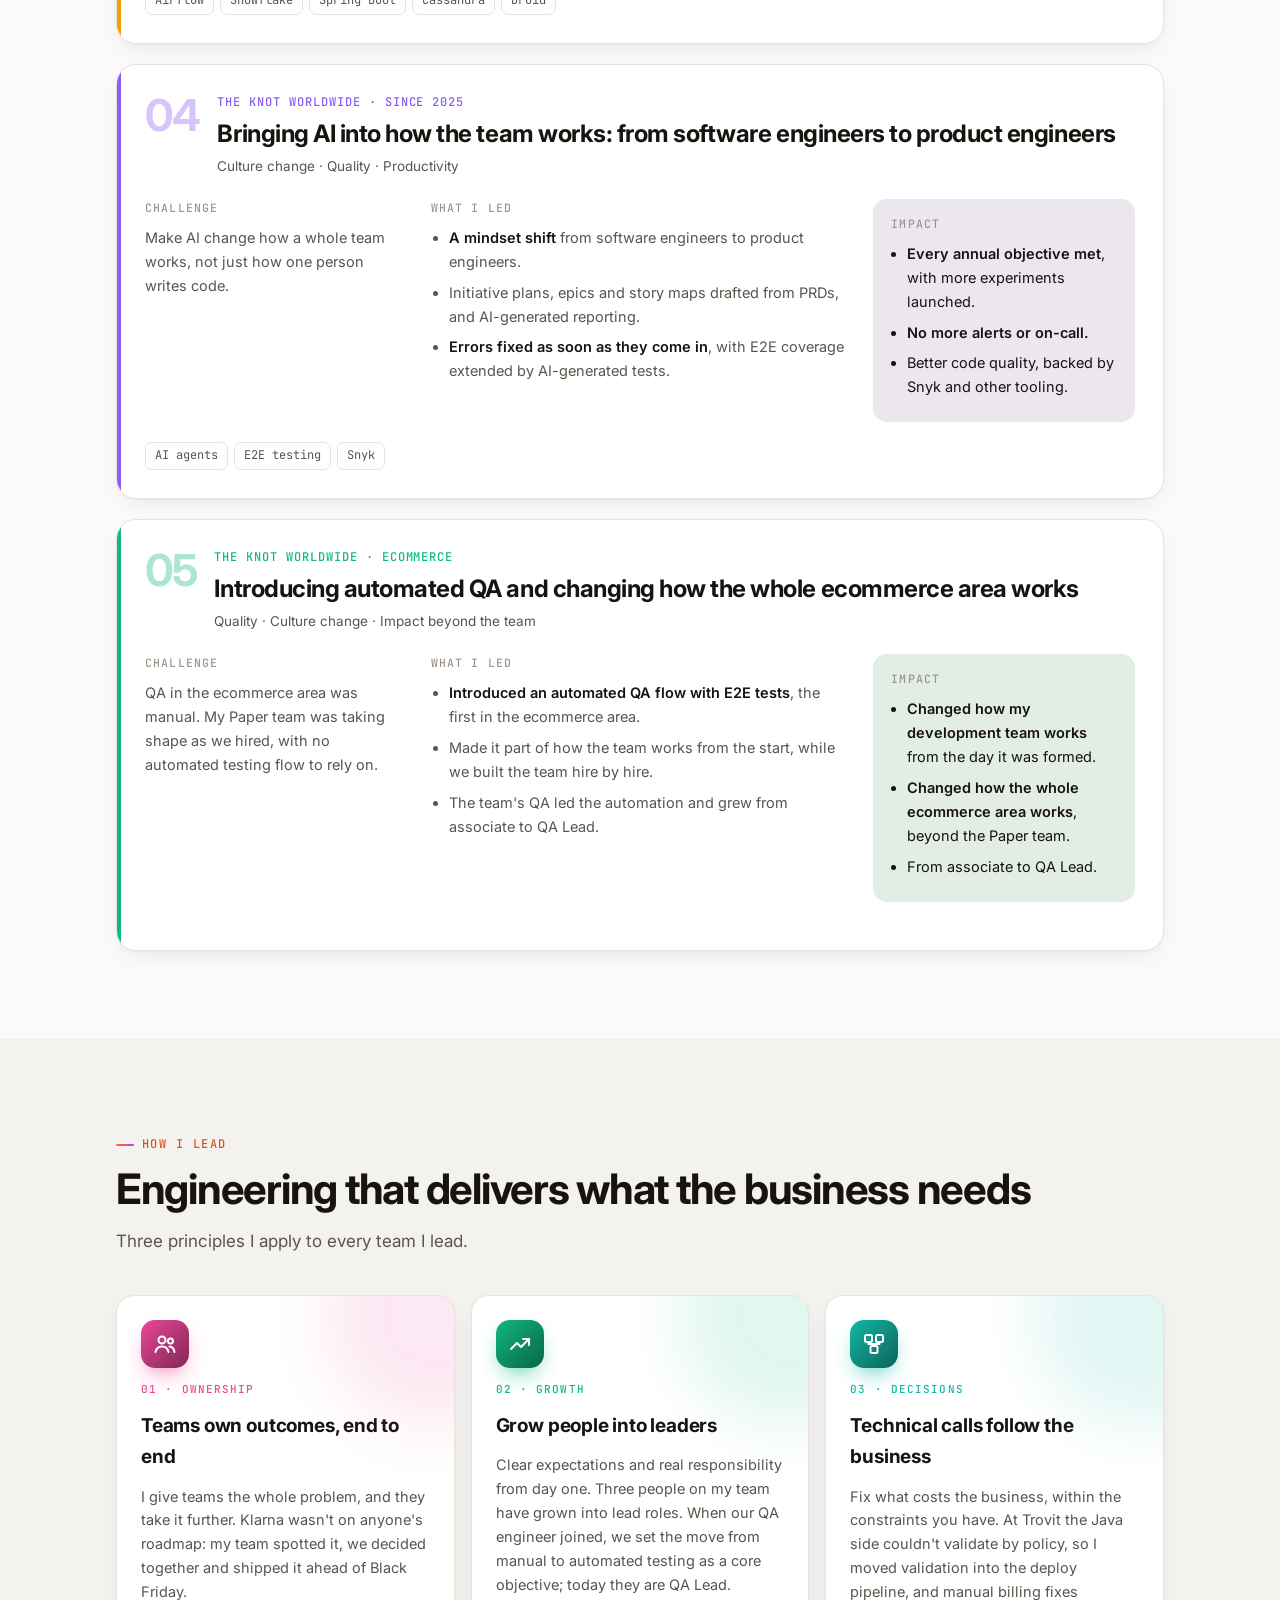
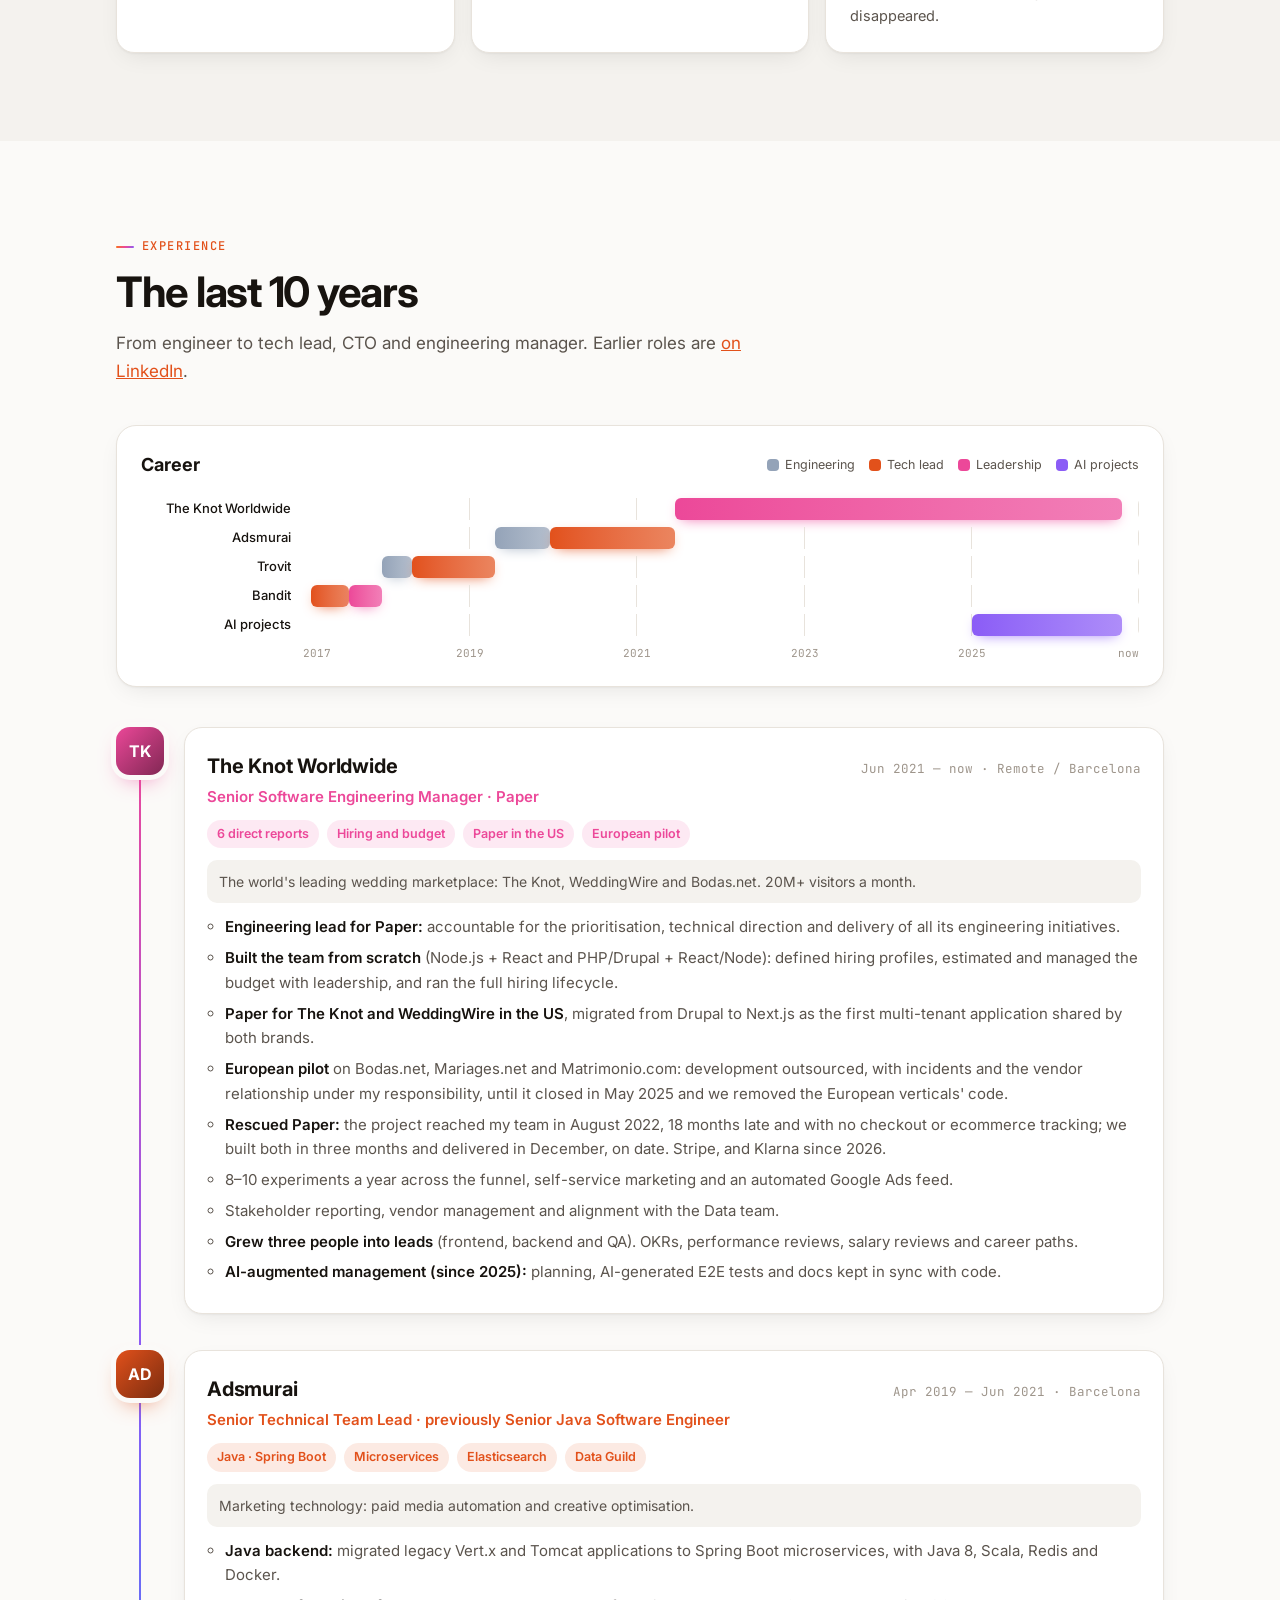
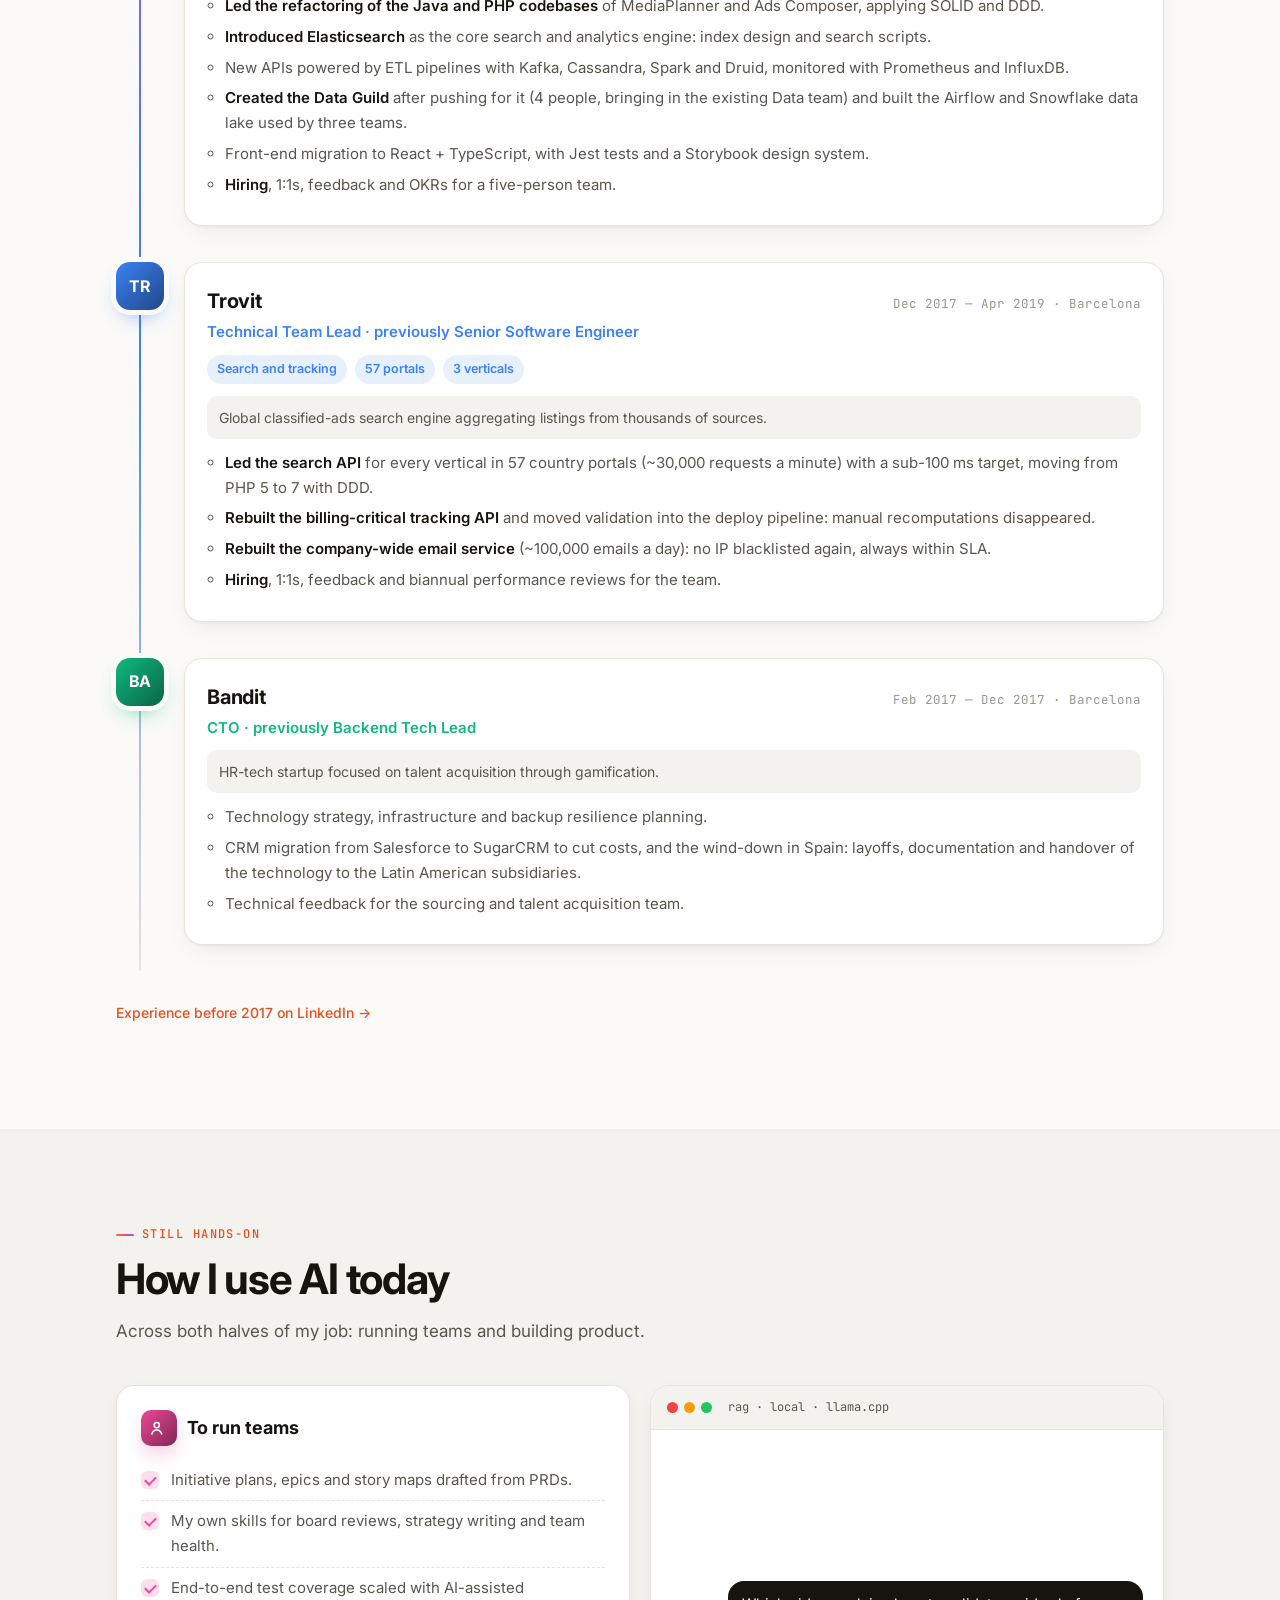
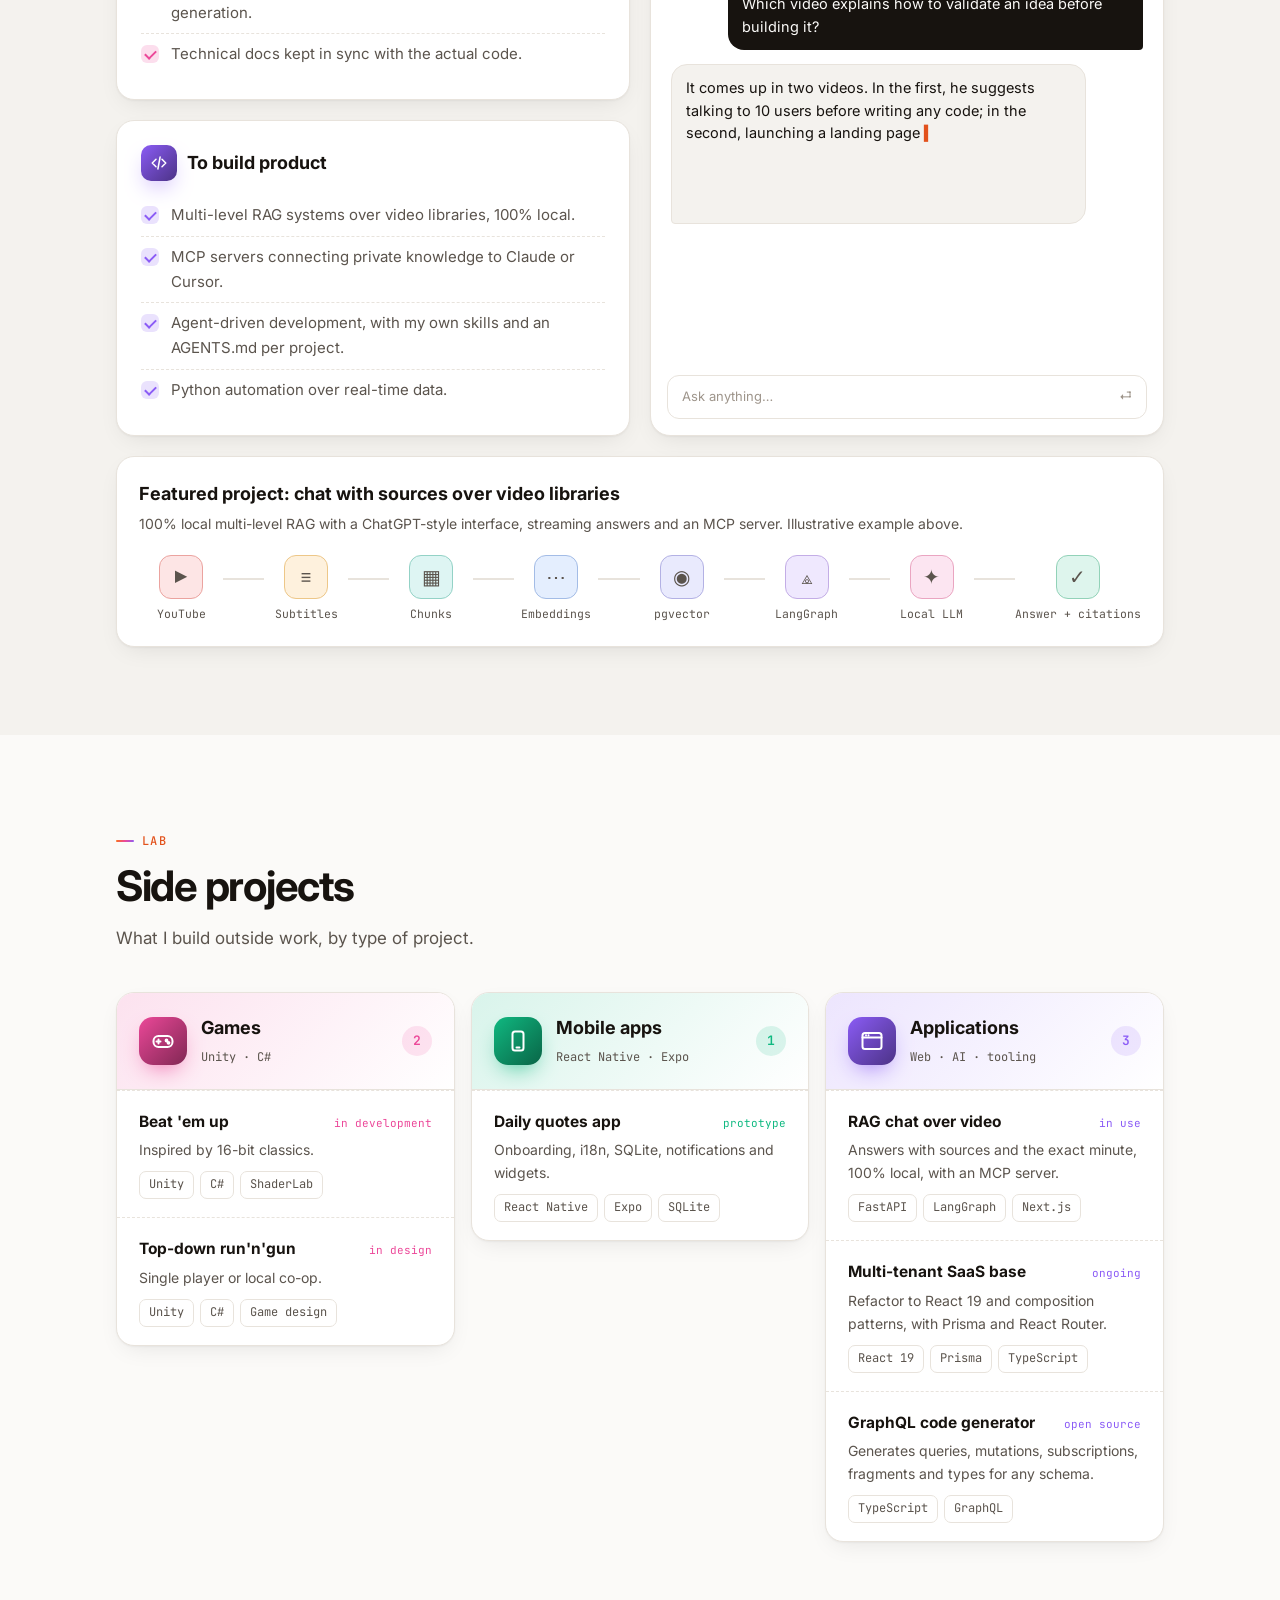
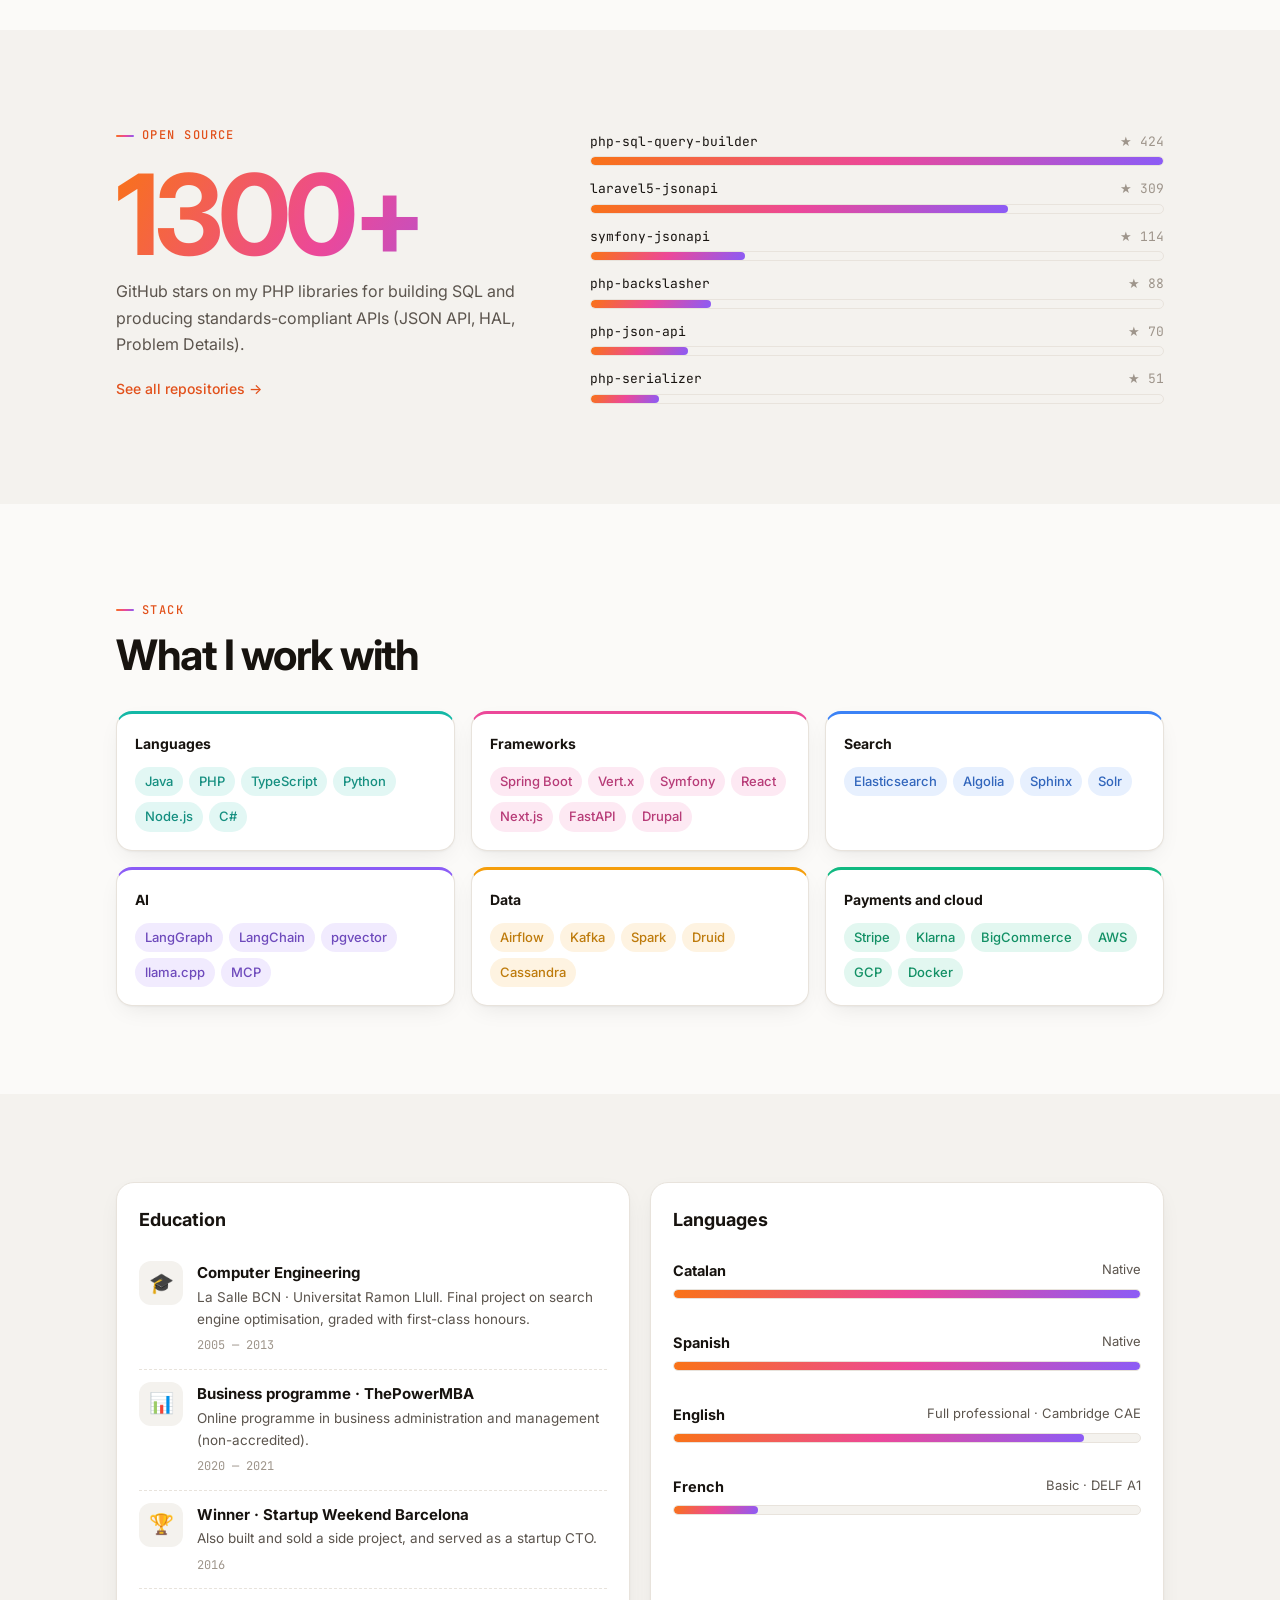
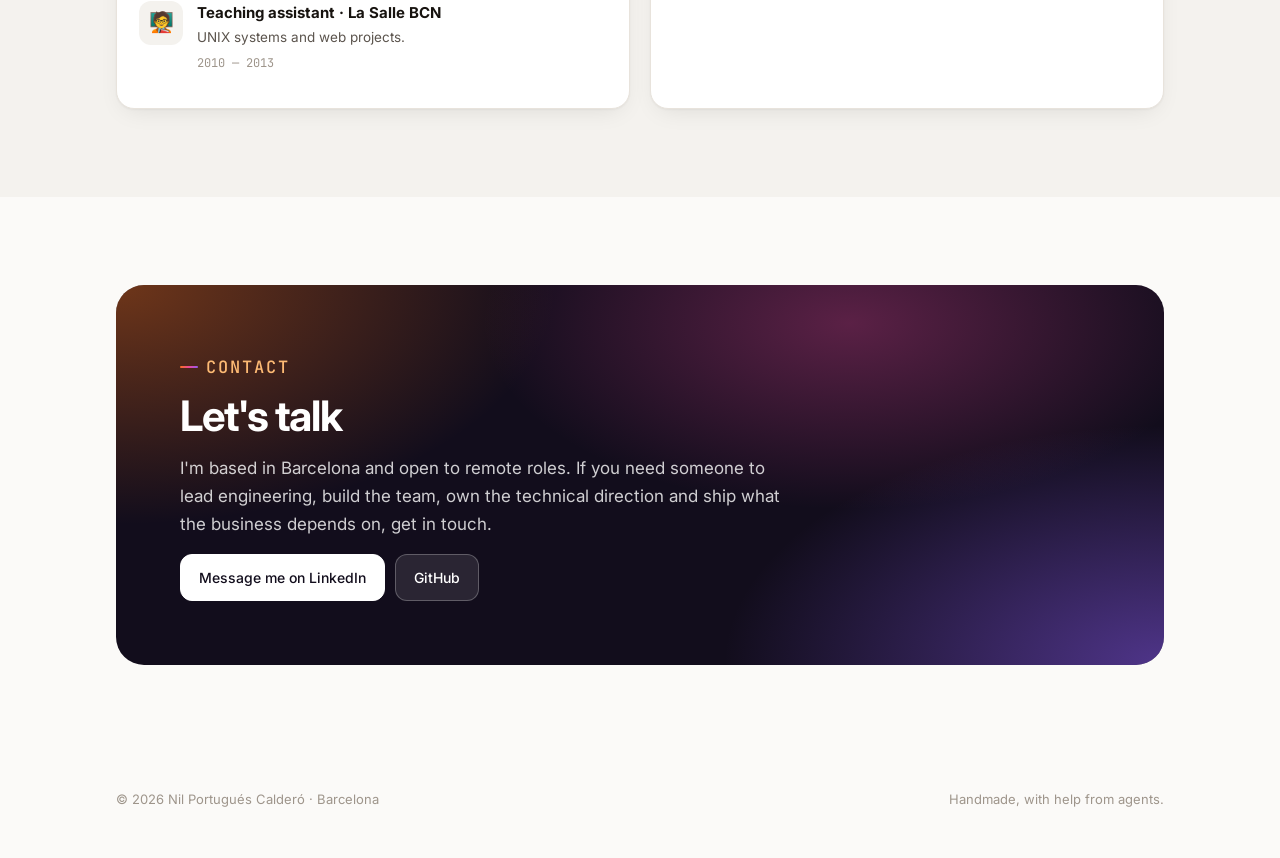
==== commit 673e2b55: "Reword leadership section subtitle Co-Authored-By: Claude Opus 5.5 <noreply@anthropic.com>" ====
--- a/en/index.html
+++ b/en/index.html
@@ -285,7 +285,7 @@
     <div class="wrap">
       <p class="eyebrow">How I lead</p>
       <h2 class="section-title reveal">Engineering that delivers what the business needs</h2>
-      <p class="section-sub reveal">Three principles, each backed by something I actually did.</p>
+      <p class="section-sub reveal">Three principles I apply to every team I lead.</p>
 
       <div class="expertise">
         <article class="xcard reveal" style="--c: var(--c-lead);">
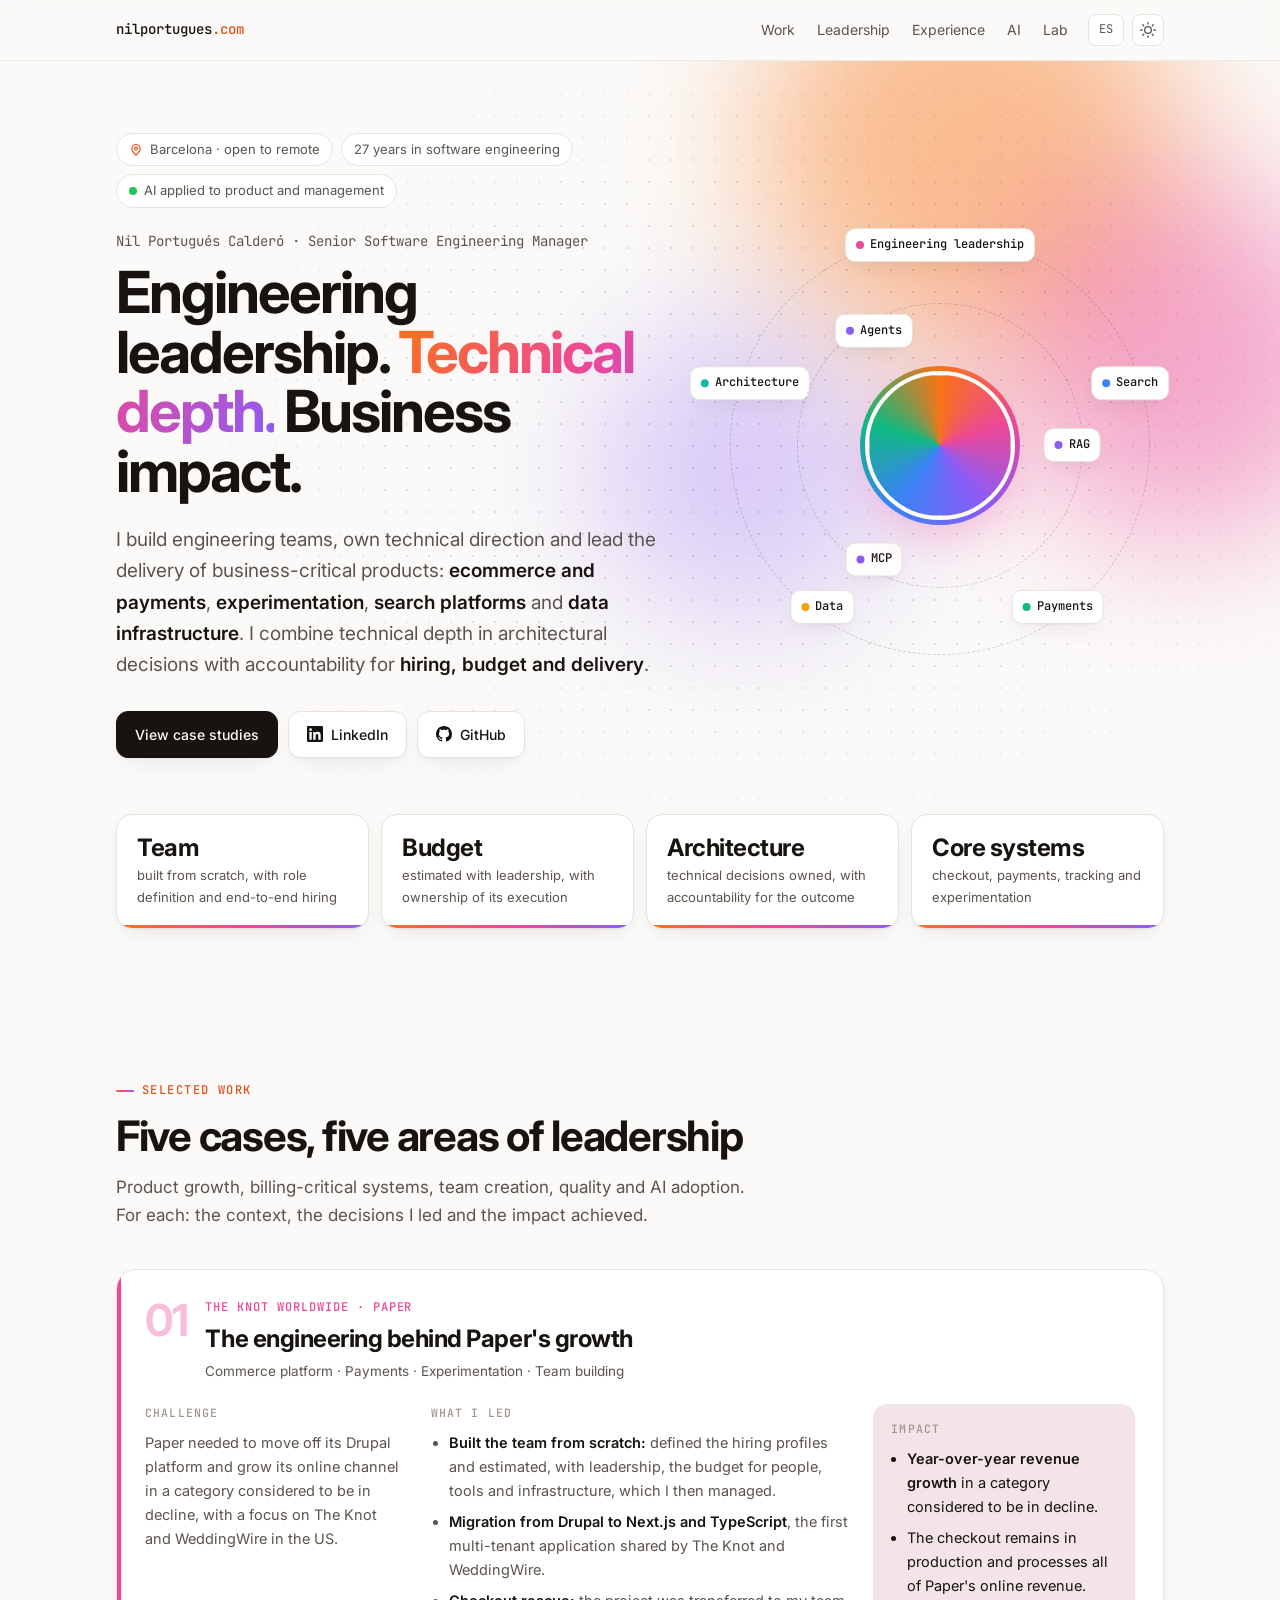
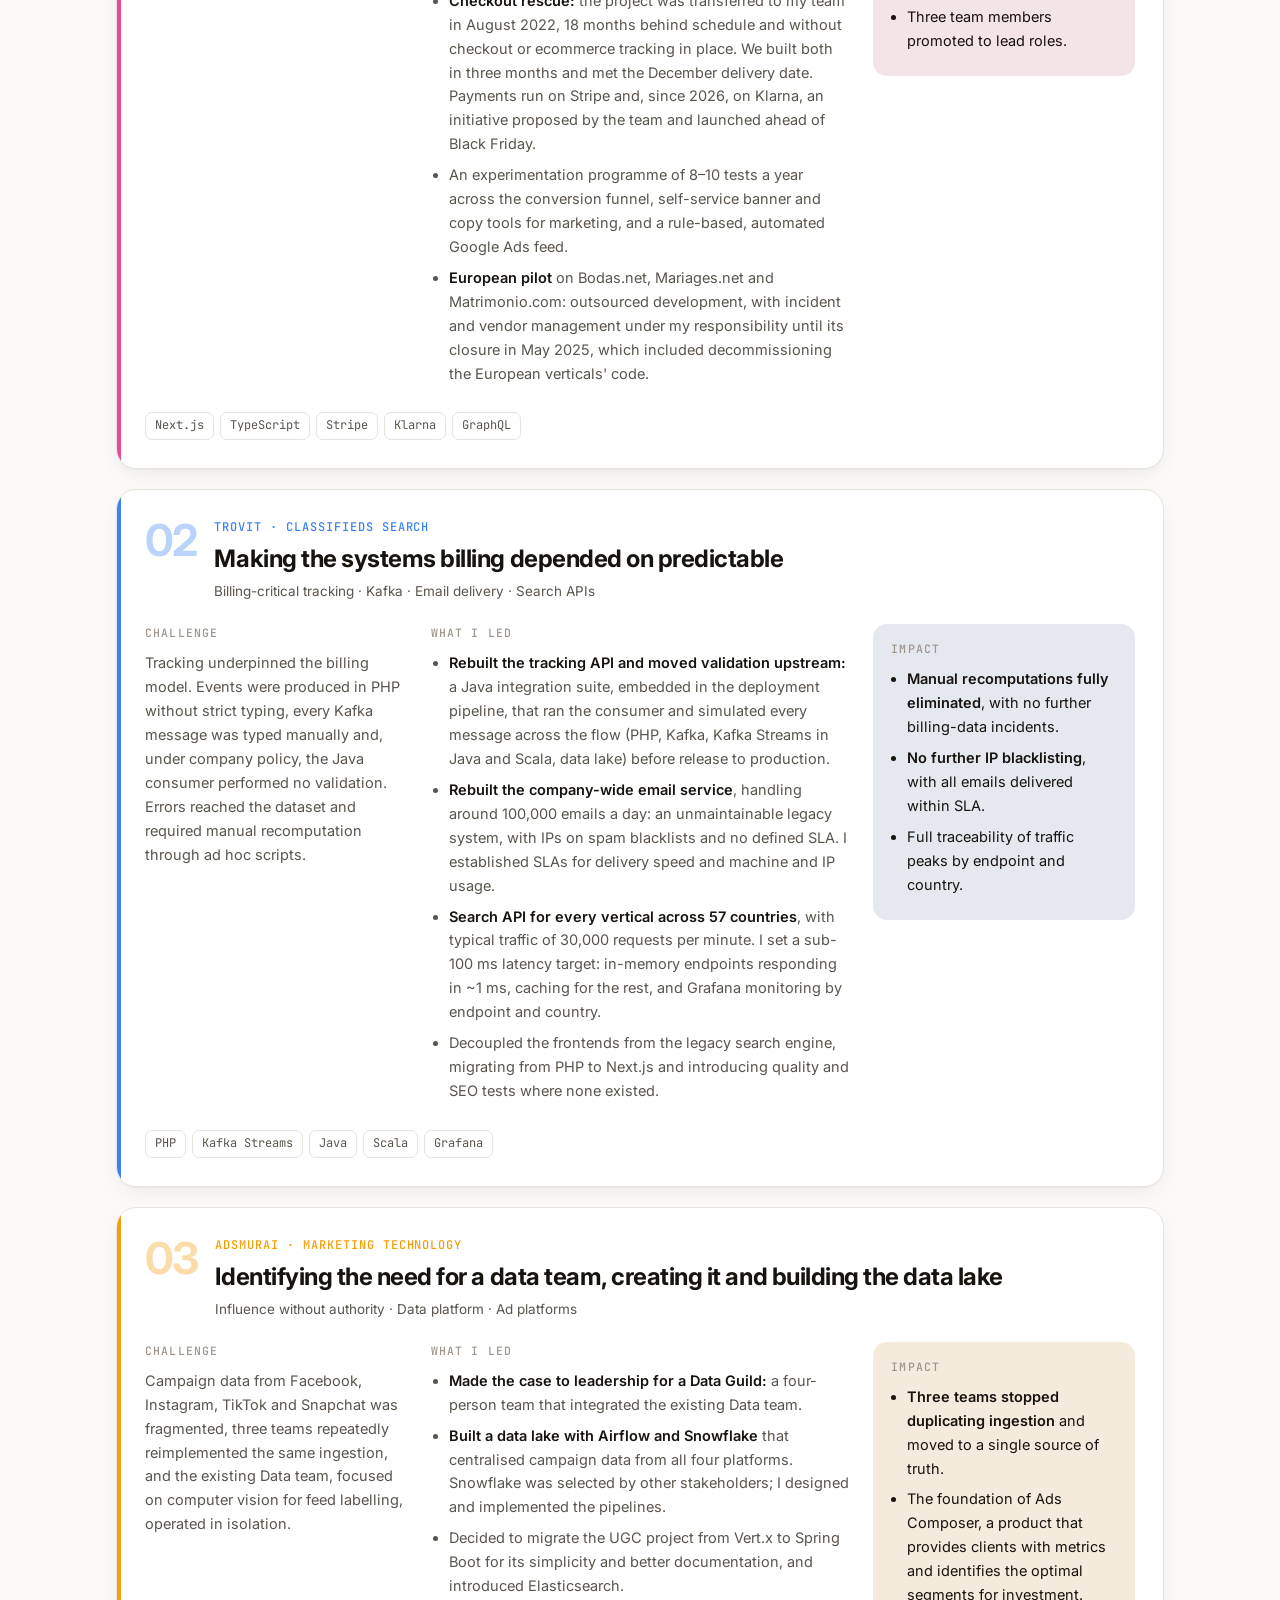
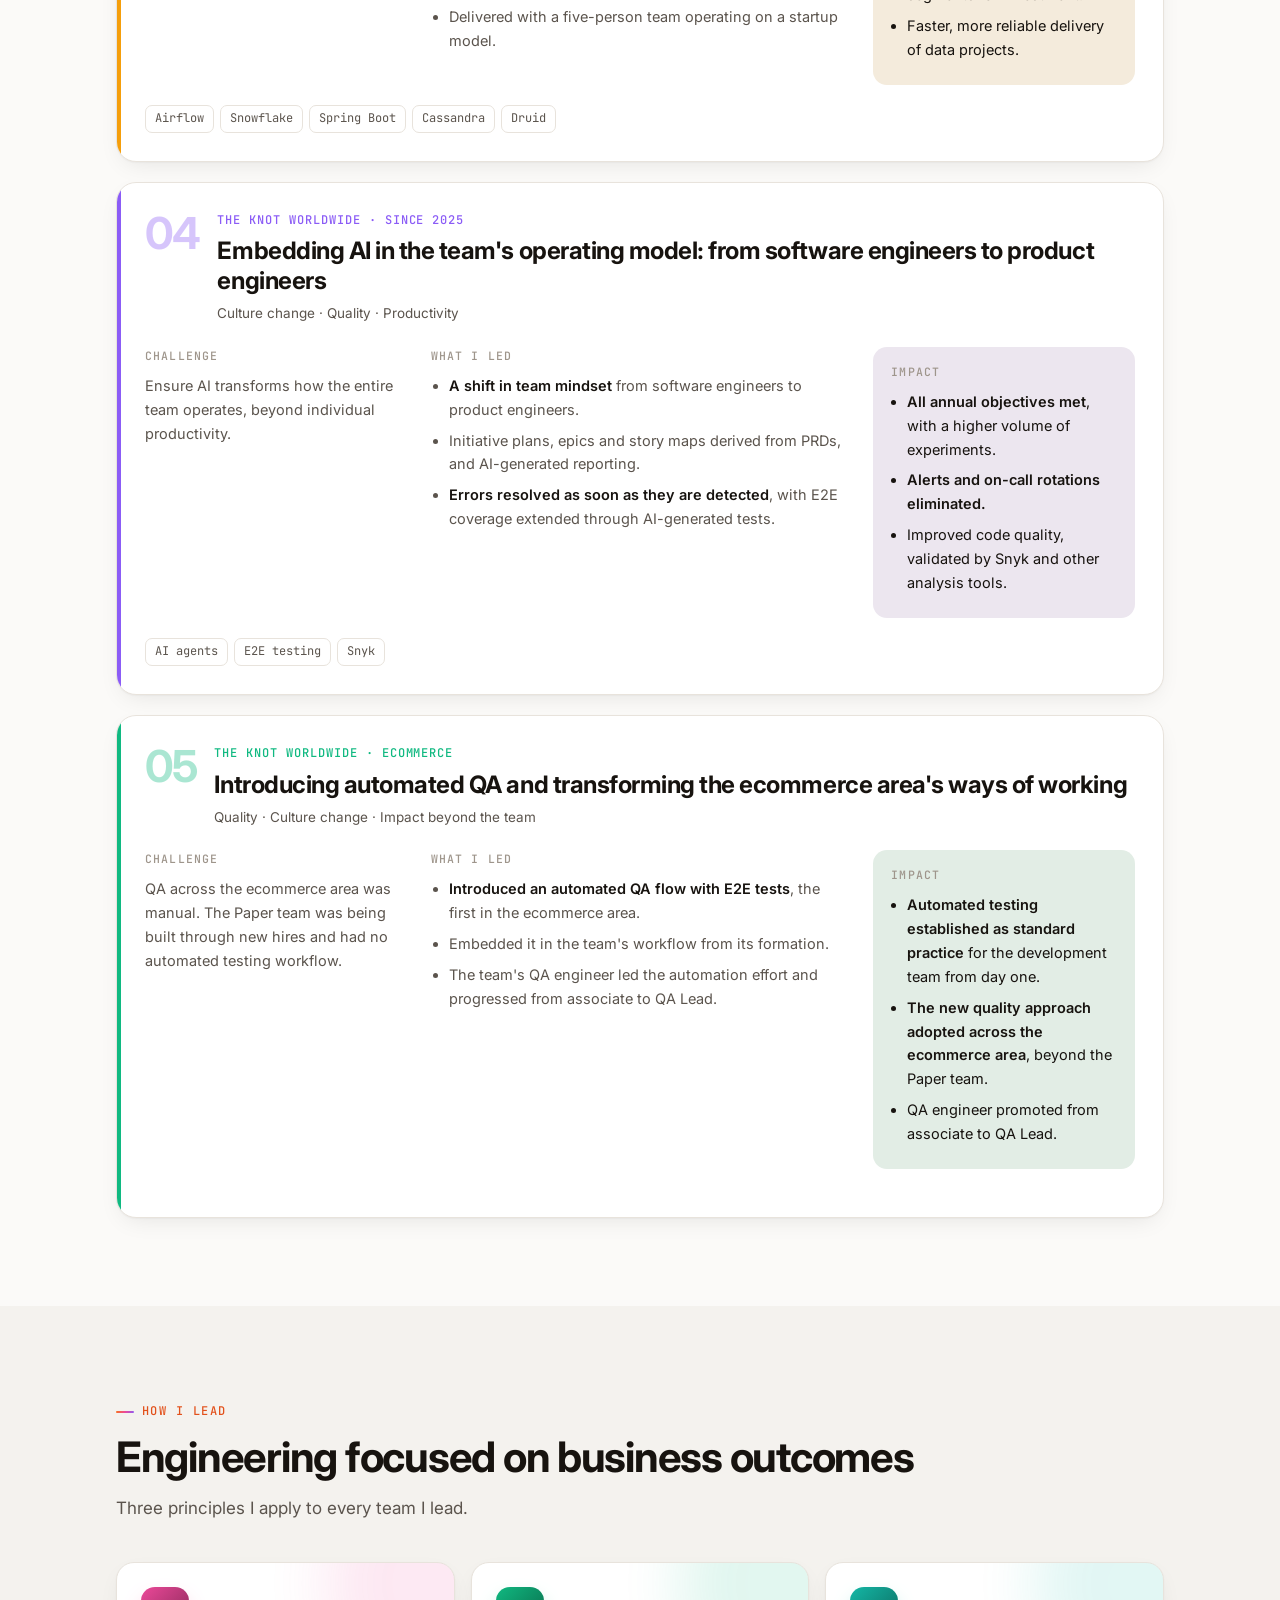
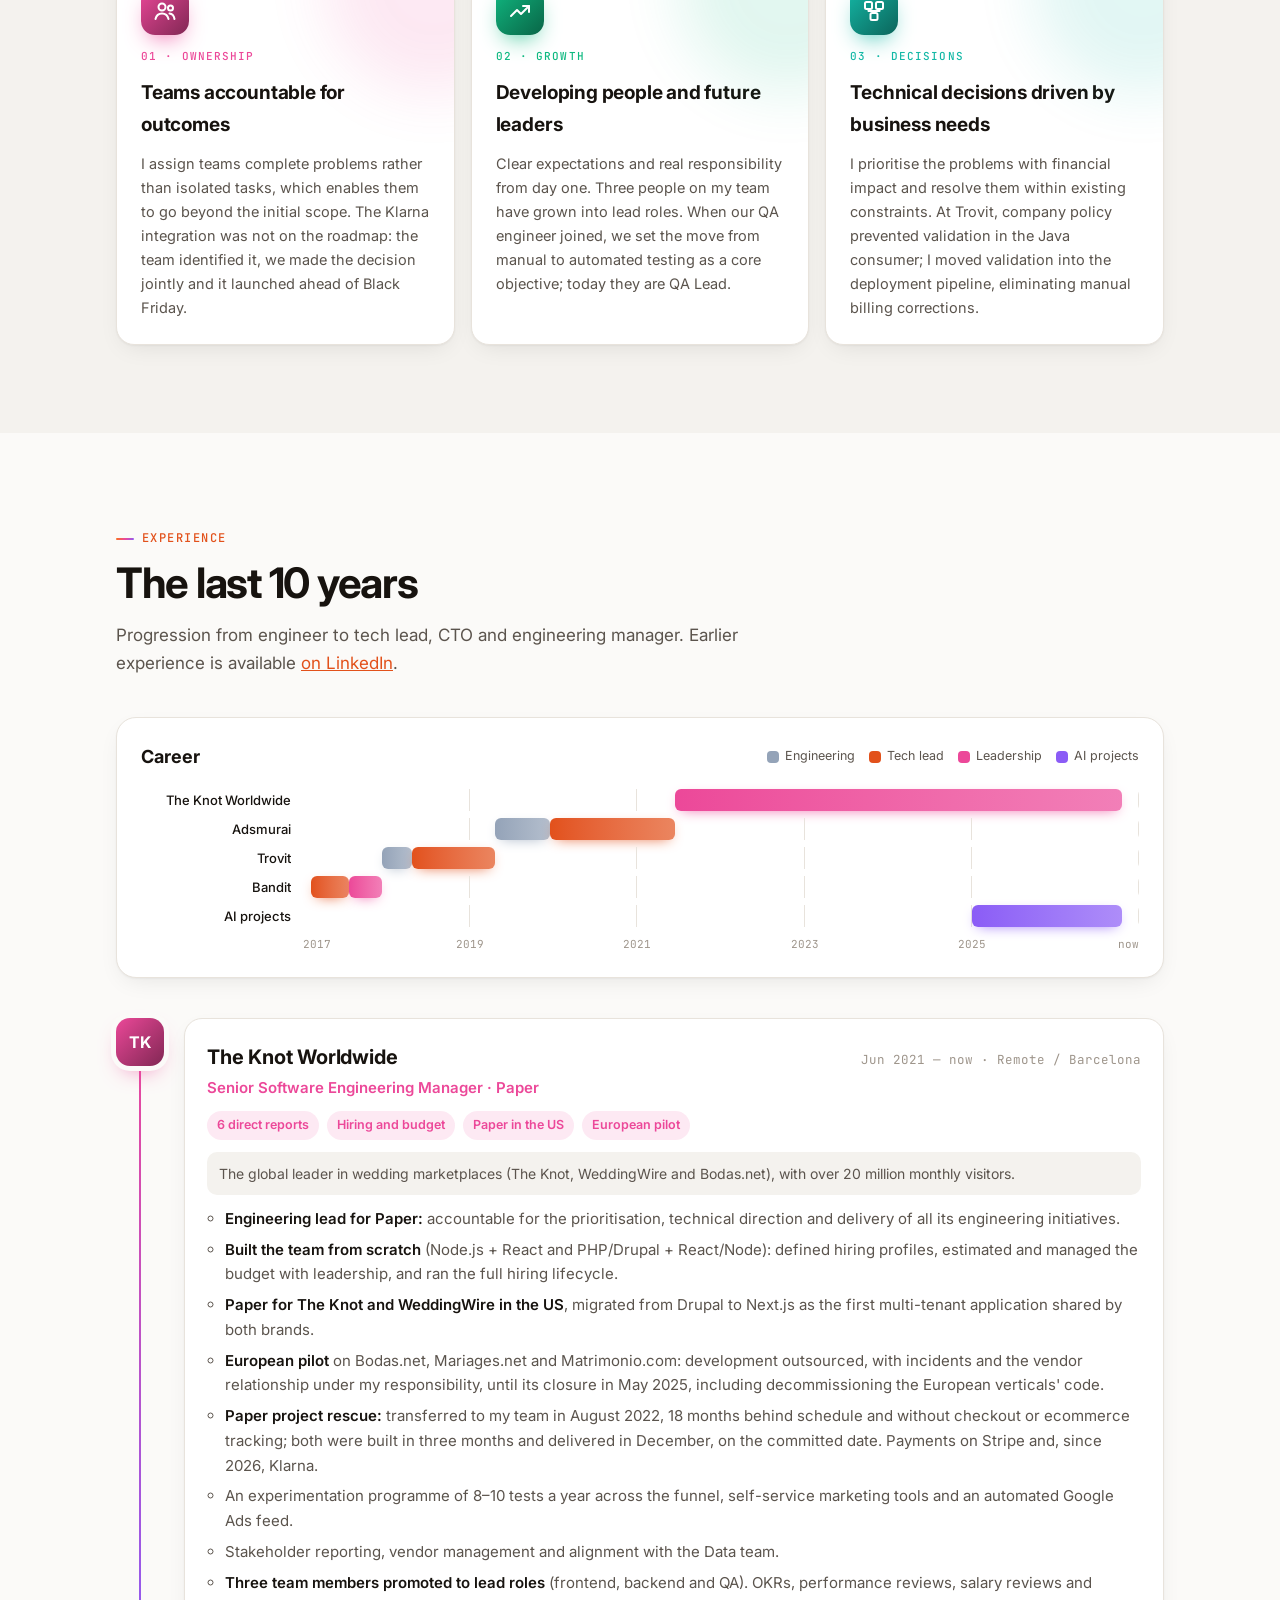
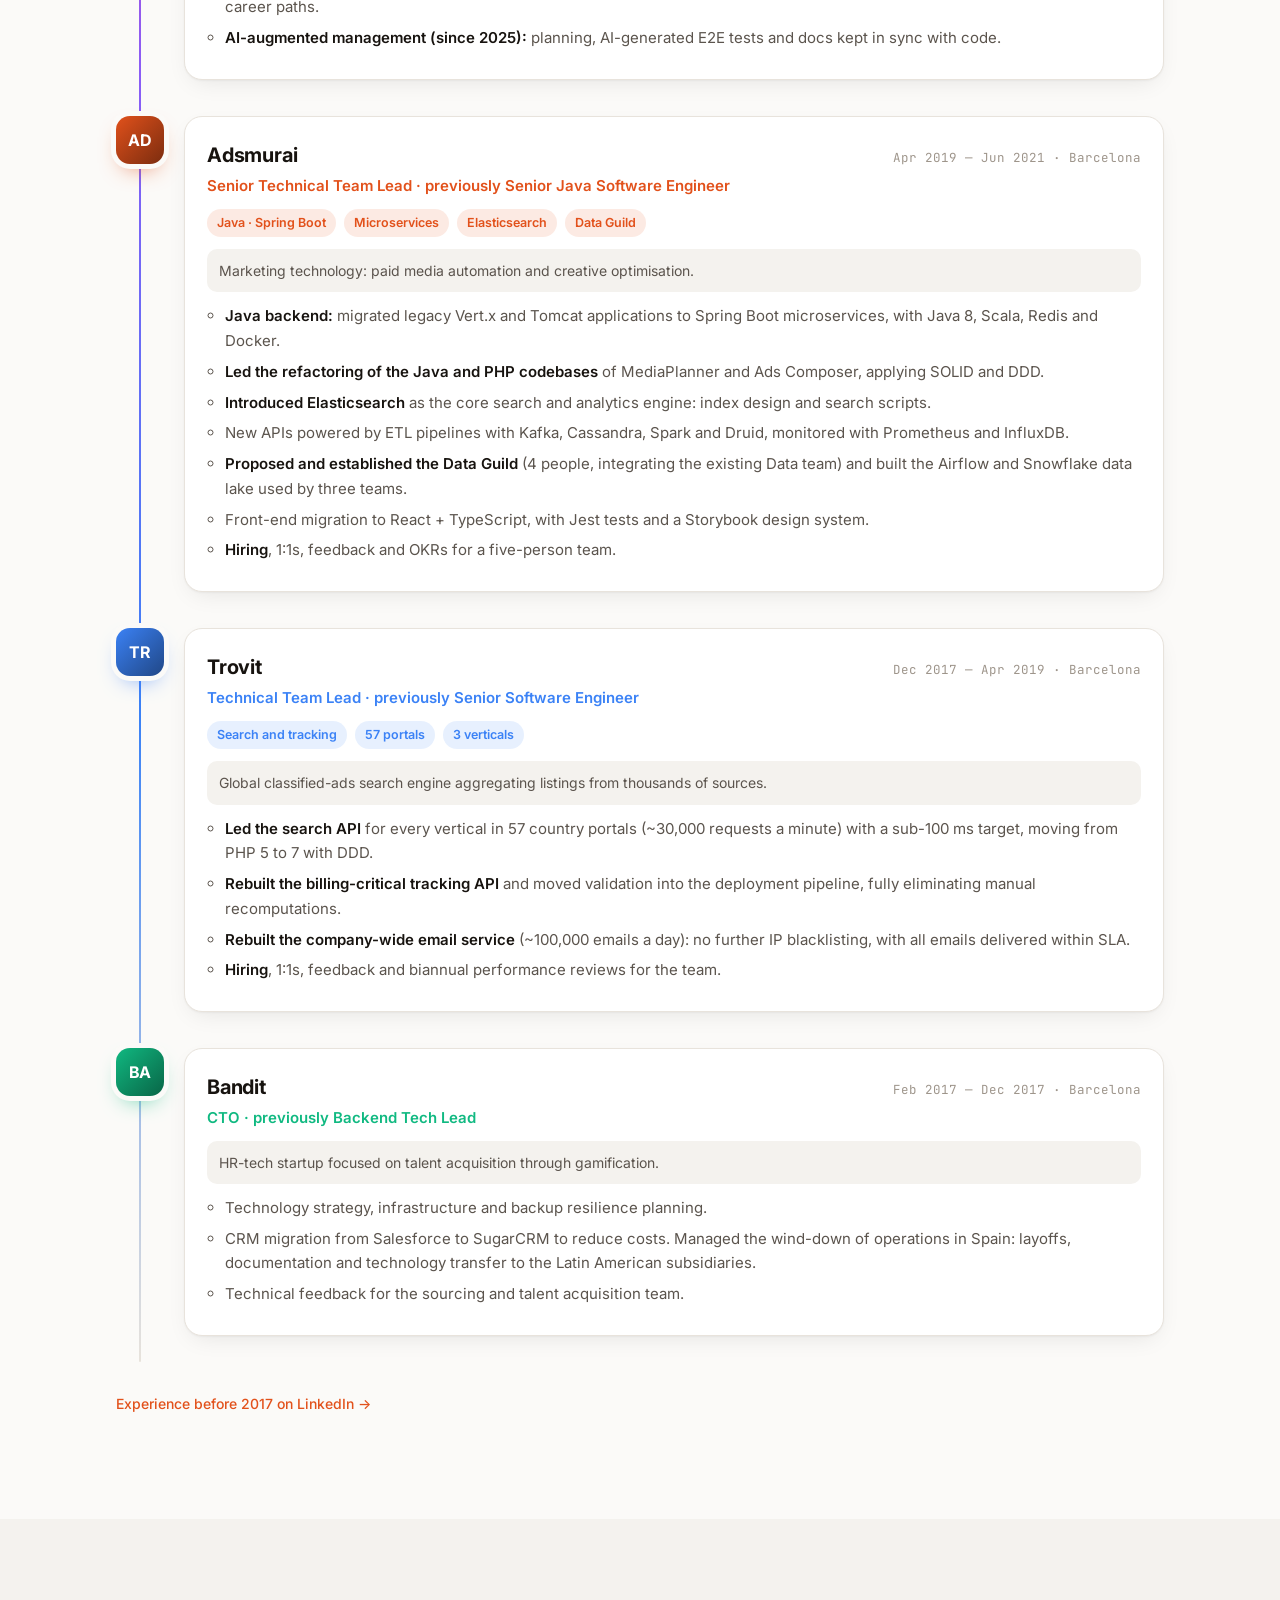
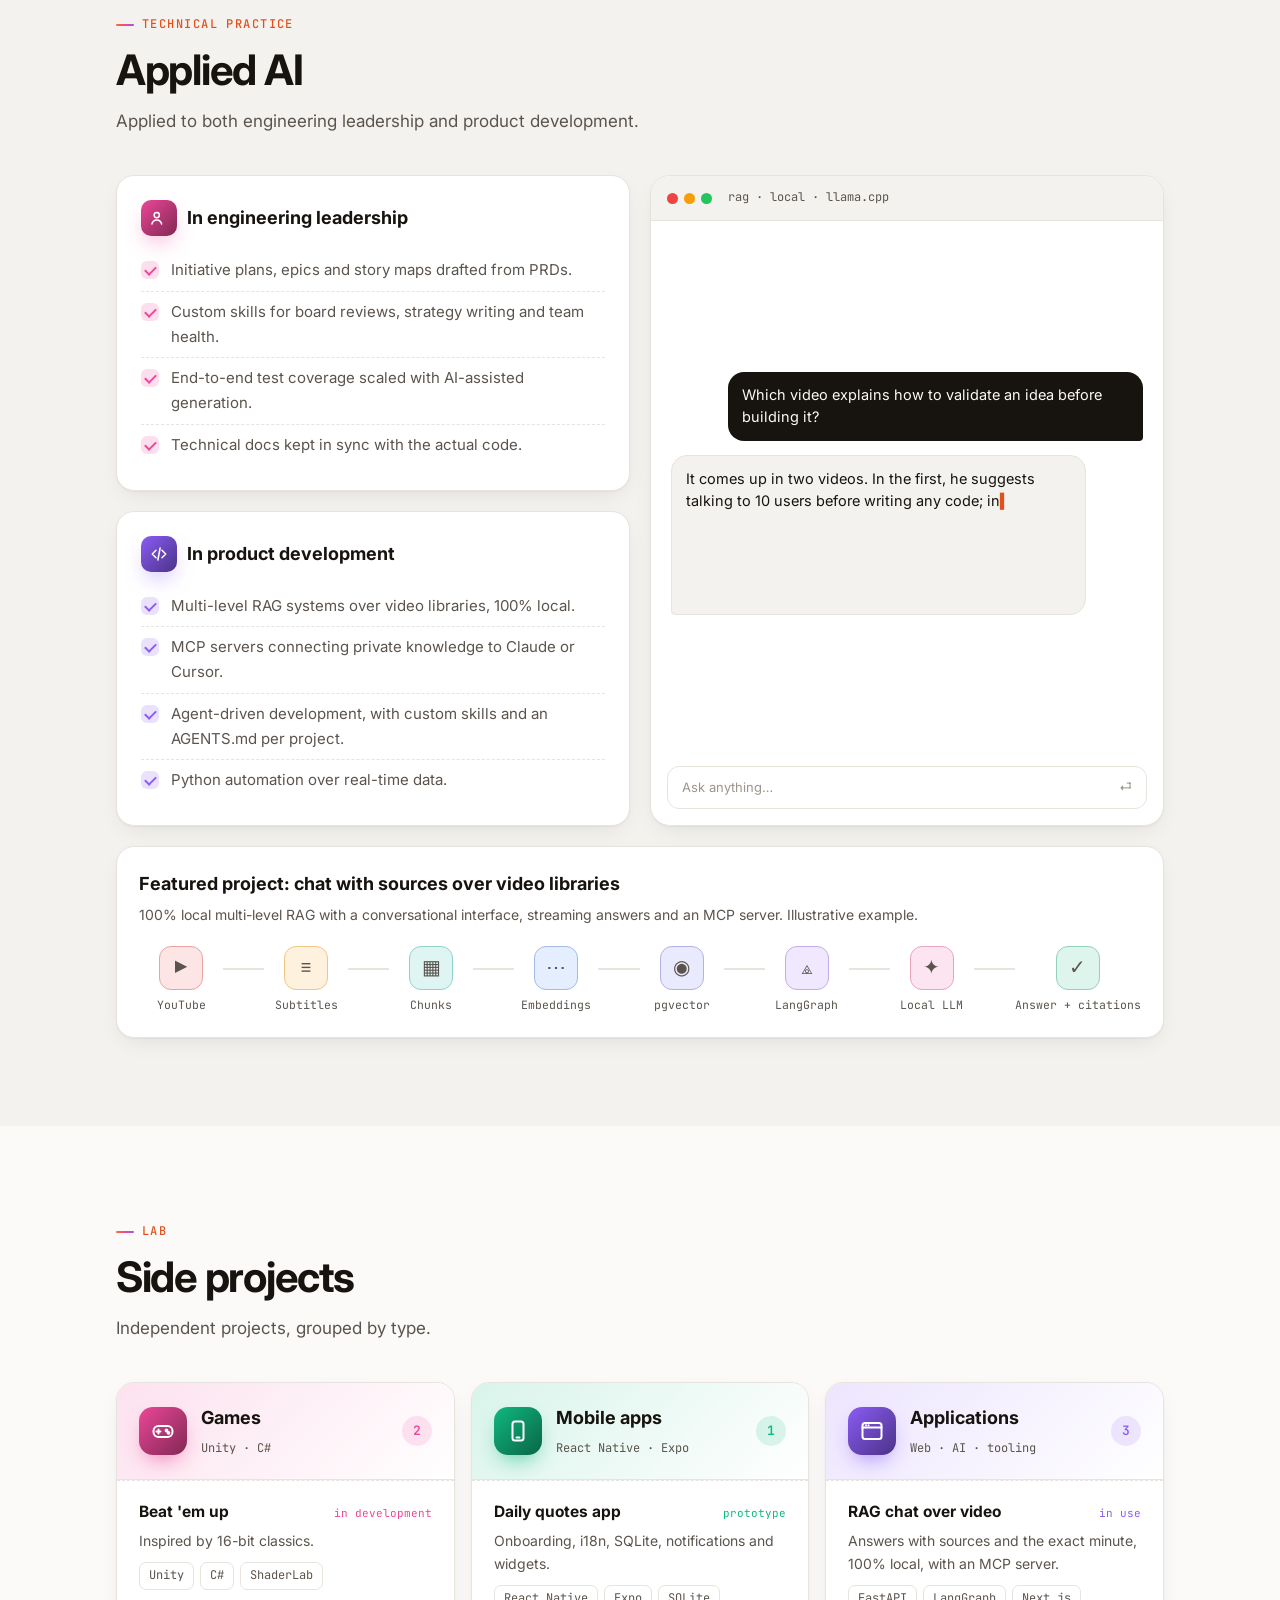
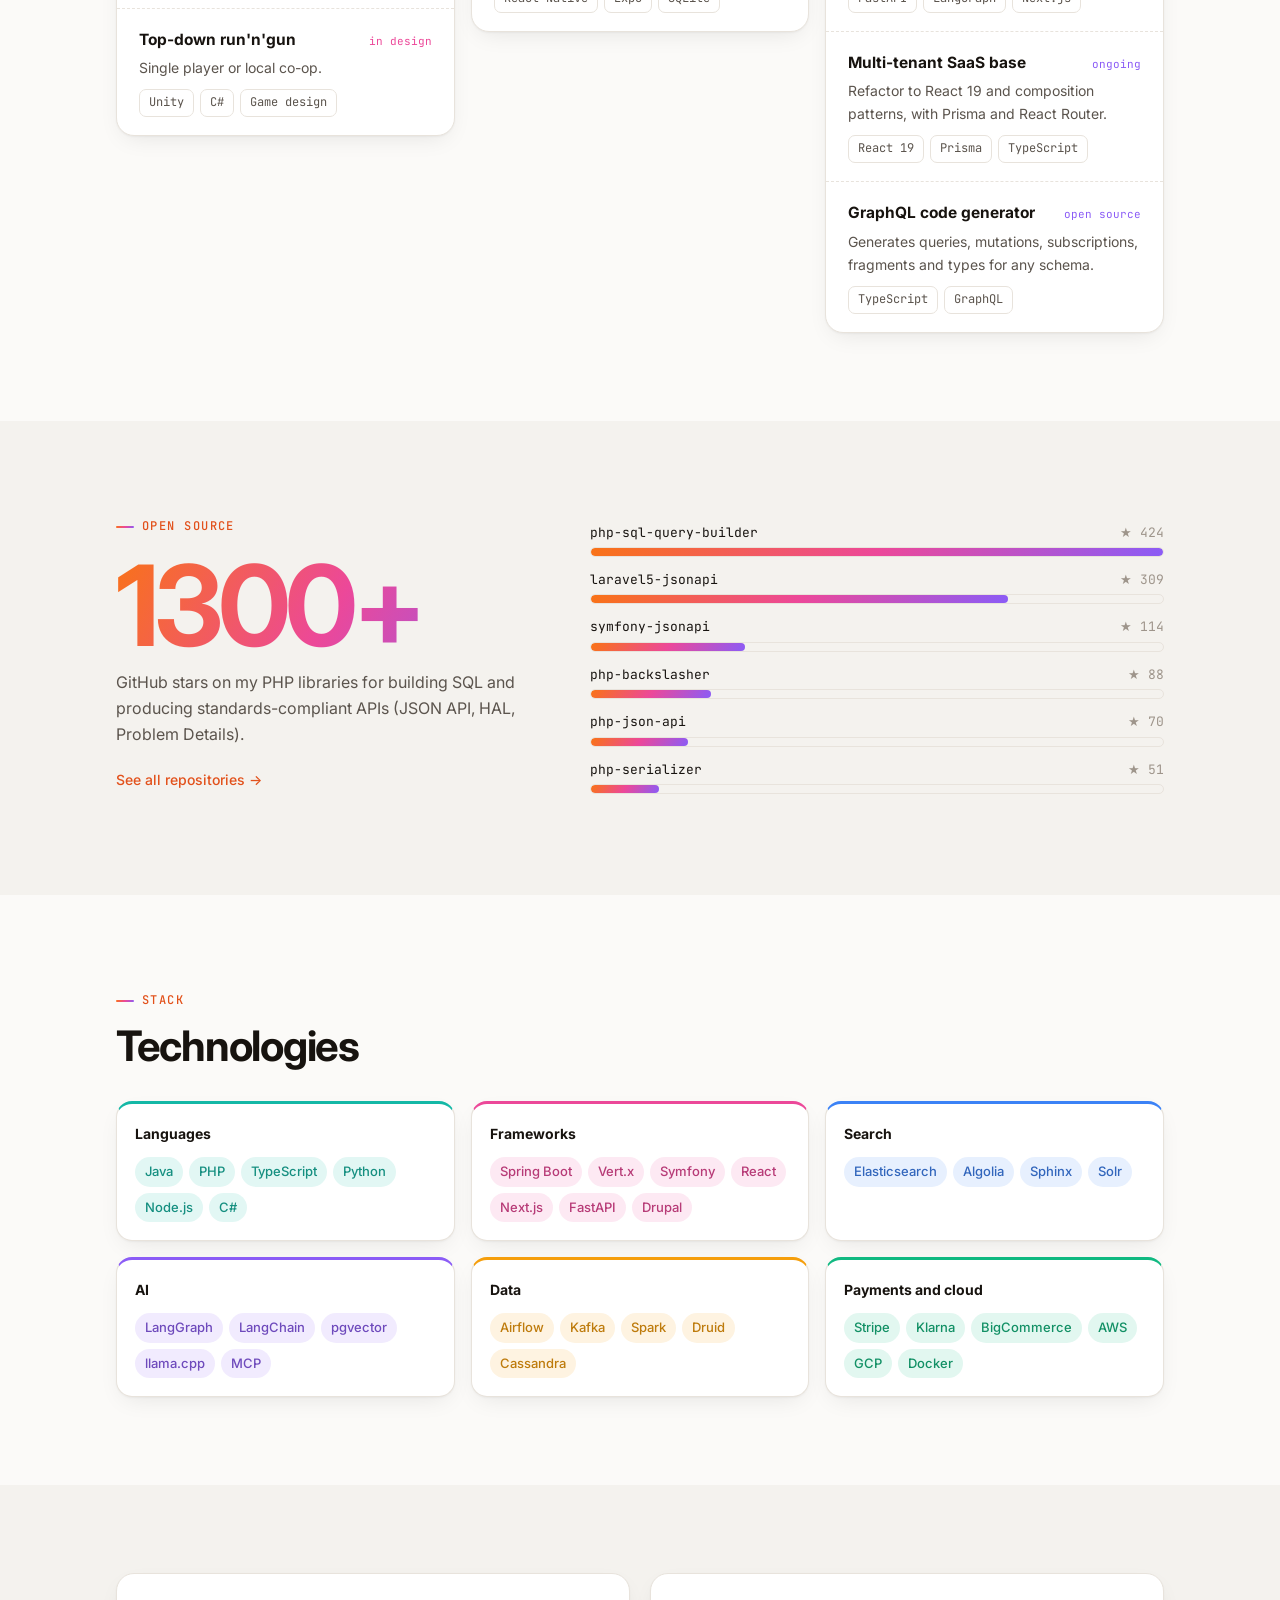
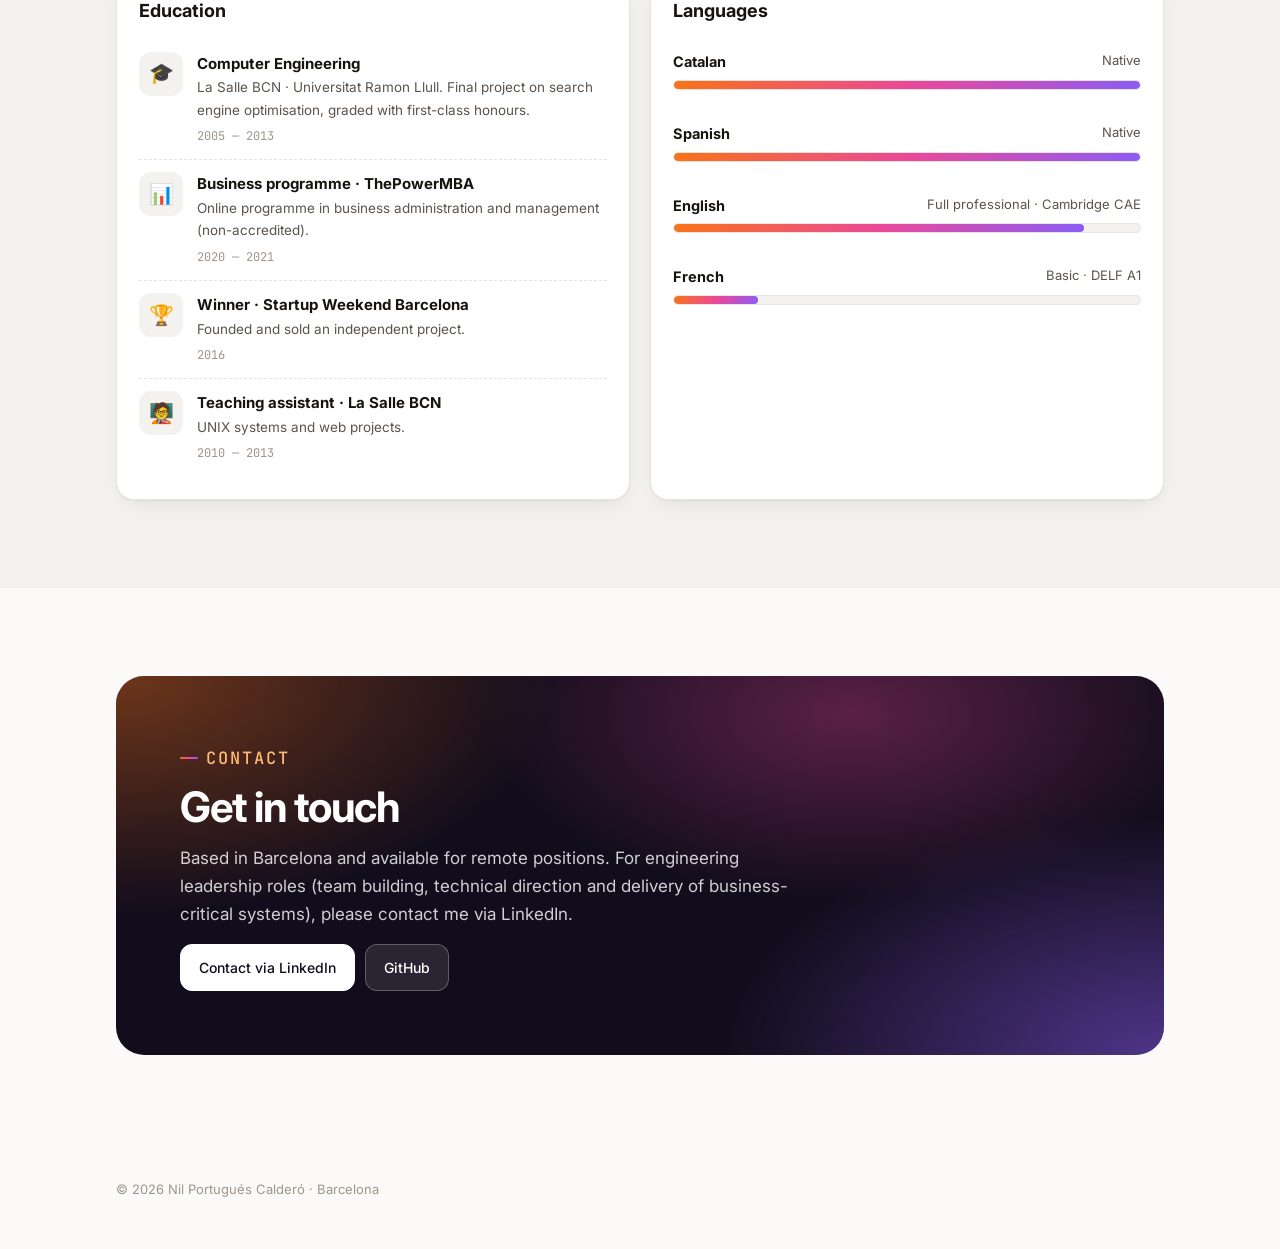
==== commit 95cac731: "Professional copy pass across both languages Rewrite all visible copy in a formal, professional regi" ====
--- a/en/index.html
+++ b/en/index.html
@@ -47,18 +47,18 @@
       <div>
         <div class="meta-row">
           <span class="pill"><svg viewBox="0 0 24 24"><path d="M12 21s-7-6.2-7-11.5A7 7 0 0 1 19 9.5C19 14.8 12 21 12 21z"/><circle cx="12" cy="9.5" r="2.5"/></svg>Barcelona · open to remote</span>
-          <span class="pill">⌨️ Coding since 1999</span>
-          <span class="pill live">Building with AI every day</span>
+          <span class="pill">27 years in software engineering</span>
+          <span class="pill live">AI applied to product and management</span>
         </div>
         <p class="name">Nil Portugués Calderó · Senior Software Engineering Manager</p>
         <h1>Engineering leadership. <span class="grad-text">Technical depth.</span> Business impact.</h1>
         <p class="lead">
           I build engineering teams, own technical direction and lead the delivery of business-critical products:
           <strong>ecommerce and payments</strong>, <strong>experimentation</strong>, <strong>search platforms</strong> and <strong>data infrastructure</strong>.
-          Hands-on enough to make the hard technical calls, and accountable for <strong>hiring, budget and delivery</strong>.
+          I combine technical depth in architectural decisions with accountability for <strong>hiring, budget and delivery</strong>.
         </p>
         <div class="links">
-          <a class="btn primary" href="#work">See selected work</a>
+          <a class="btn primary" href="#work">View case studies</a>
           <a class="btn" href="https://www.linkedin.com/in/nilportugues" target="_blank" rel="noopener" aria-label="LinkedIn">
             <svg viewBox="0 0 24 24"><path d="M20.45 20.45h-3.56v-5.57c0-1.33-.02-3.04-1.85-3.04-1.85 0-2.14 1.45-2.14 2.94v5.67H9.35V9h3.41v1.56h.05c.48-.9 1.64-1.85 3.37-1.85 3.6 0 4.27 2.37 4.27 5.46v6.28zM5.34 7.43a2.06 2.06 0 110-4.13 2.06 2.06 0 010 4.13zM7.12 20.45H3.56V9h3.56v11.45zM22.22 0H1.77C.79 0 0 .77 0 1.73v20.54C0 23.23.79 24 1.77 24h20.45c.98 0 1.78-.77 1.78-1.73V1.73C24 .77 23.2 0 22.22 0z"/></svg>
             LinkedIn
@@ -89,9 +89,9 @@
     </div>
 
     <div class="stats words">
-      <div class="stat"><b>Team</b><span>hired from scratch: I defined the profiles and ran the whole process</span></div>
-      <div class="stat"><b>Budget</b><span>estimated with leadership and managed by me</span></div>
-      <div class="stat"><b>Architecture</b><span>I make the technical calls and own the outcome</span></div>
+      <div class="stat"><b>Team</b><span>built from scratch, with role definition and end-to-end hiring</span></div>
+      <div class="stat"><b>Budget</b><span>estimated with leadership, with ownership of its execution</span></div>
+      <div class="stat"><b>Architecture</b><span>technical decisions owned, with accountability for the outcome</span></div>
       <div class="stat"><b>Core systems</b><span>checkout, payments, tracking and experimentation</span></div>
     </div>
   </div>
@@ -101,8 +101,8 @@
   <section id="work">
     <div class="wrap">
       <p class="eyebrow">Selected work</p>
-      <h2 class="section-title reveal">Five cases, five kinds of leadership</h2>
-      <p class="section-sub reveal">A product's growth, billing-critical systems, a team created from scratch, the first automated QA in the ecommerce area and a change in how engineers work. What the problem was, what I decided and led, and what changed.</p>
+      <h2 class="section-title reveal">Five cases, five areas of leadership</h2>
+      <p class="section-sub reveal">Product growth, billing-critical systems, team creation, quality and AI adoption. For each: the context, the decisions I led and the impact achieved.</p>
 
       <div class="cases">
         <article class="case reveal" style="--c: var(--c-lead);">
@@ -117,24 +117,24 @@
           <div class="case-body">
             <div>
               <h4>Challenge</h4>
-              <p>Paper had to move off Drupal and grow online in a category considered to be in decline. The focus: The Knot and WeddingWire in the US, in English.</p>
+              <p>Paper needed to move off its Drupal platform and grow its online channel in a category considered to be in decline, with a focus on The Knot and WeddingWire in the US.</p>
             </div>
             <div>
               <h4>What I led</h4>
               <ul>
-                <li><b>Built the team from scratch:</b> hiring profiles, and a budget for people, tools and infrastructure estimated with leadership and managed by me.</li>
-                <li><b>Drupal to Next.js and TypeScript</b>, as the first multi-tenant application shared by The Knot and WeddingWire.</li>
-                <li><b>Checkout rescue:</b> the project reached my team in August 2022, 18 months late and with no checkout or ecommerce tracking. We built both in three months and delivered in December, on date. Payments on Stripe and, since 2026, Klarna, which the team itself spotted and shipped ahead of Black Friday.</li>
-                <li>8–10 experiments a year across the whole funnel, self-service banners and copy for marketing, and an automated, rule-based Google Ads feed.</li>
-                <li><b>European pilot</b> on Bodas.net, Mariages.net and Matrimonio.com: outsourced, but under my responsibility (incidents and vendor) until it closed in May 2025, when we removed the European verticals' code.</li>
+                <li><b>Built the team from scratch:</b> defined the hiring profiles and estimated, with leadership, the budget for people, tools and infrastructure, which I then managed.</li>
+                <li><b>Migration from Drupal to Next.js and TypeScript</b>, the first multi-tenant application shared by The Knot and WeddingWire.</li>
+                <li><b>Checkout rescue:</b> the project was transferred to my team in August 2022, 18 months behind schedule and without checkout or ecommerce tracking in place. We built both in three months and met the December delivery date. Payments run on Stripe and, since 2026, on Klarna, an initiative proposed by the team and launched ahead of Black Friday.</li>
+                <li>An experimentation programme of 8–10 tests a year across the conversion funnel, self-service banner and copy tools for marketing, and a rule-based, automated Google Ads feed.</li>
+                <li><b>European pilot</b> on Bodas.net, Mariages.net and Matrimonio.com: outsourced development, with incident and vendor management under my responsibility until its closure in May 2025, which included decommissioning the European verticals' code.</li>
               </ul>
             </div>
             <div class="case-impact">
               <h4>Impact</h4>
               <ul>
                 <li><b>Year-over-year revenue growth</b> in a category considered to be in decline.</li>
-                <li>The checkout is still in production today; all of Paper's online revenue goes through it.</li>
-                <li>Three people on the team grew into leads.</li>
+                <li>The checkout remains in production and processes all of Paper's online revenue.</li>
+                <li>Three team members promoted to lead roles.</li>
               </ul>
             </div>
           </div>
@@ -153,23 +153,23 @@
           <div class="case-body">
             <div>
               <h4>Challenge</h4>
-              <p>Tracking was the basis of the billing model. Events left PHP without strict types, every Kafka message was typed by hand and, by company policy, the Java side did not validate. Errors reached the dataset and had to be recomputed by hand with ad hoc scripts.</p>
+              <p>Tracking underpinned the billing model. Events were produced in PHP without strict typing, every Kafka message was typed manually and, under company policy, the Java consumer performed no validation. Errors reached the dataset and required manual recomputation through ad hoc scripts.</p>
             </div>
             <div>
               <h4>What I led</h4>
               <ul>
-                <li><b>Rebuilt the tracking API and moved validation upstream:</b> a Java integration suite in the deploy pipeline that started the Java consumer and simulated every message (PHP, Kafka, Kafka Streams in Java and Scala, data lake) before touching production.</li>
-                <li><b>Rebuilt the company-wide email service</b>, around 100,000 emails a day: legacy code nobody could touch, IPs blacklisted as spam and no SLA. I defined the SLAs for delivery speed and machine and IP usage.</li>
-                <li><b>The search API for every vertical in 57 countries</b>, around 30,000 requests a minute. I set a sub-100 ms target: in-memory endpoints at about 1 ms, caching for the rest, and Grafana by endpoint and country.</li>
-                <li>Decoupled the frontends from the legacy search engine, moving PHP towards Next.js, with quality and SEO tests where there were none.</li>
+                <li><b>Rebuilt the tracking API and moved validation upstream:</b> a Java integration suite, embedded in the deployment pipeline, that ran the consumer and simulated every message across the flow (PHP, Kafka, Kafka Streams in Java and Scala, data lake) before release to production.</li>
+                <li><b>Rebuilt the company-wide email service</b>, handling around 100,000 emails a day: an unmaintainable legacy system, with IPs on spam blacklists and no defined SLA. I established SLAs for delivery speed and machine and IP usage.</li>
+                <li><b>Search API for every vertical across 57 countries</b>, with typical traffic of 30,000 requests per minute. I set a sub-100 ms latency target: in-memory endpoints responding in ~1 ms, caching for the rest, and Grafana monitoring by endpoint and country.</li>
+                <li>Decoupled the frontends from the legacy search engine, migrating from PHP to Next.js and introducing quality and SEO tests where none existed.</li>
               </ul>
             </div>
             <div class="case-impact">
               <h4>Impact</h4>
               <ul>
-                <li><b>Manual recomputations disappeared completely</b>, with no further billing-data failures.</li>
-                <li><b>No IP was blacklisted again</b>, and emails always went out within SLA.</li>
-                <li>Every traffic peak explained by endpoint and country.</li>
+                <li><b>Manual recomputations fully eliminated</b>, with no further billing-data incidents.</li>
+                <li><b>No further IP blacklisting</b>, with all emails delivered within SLA.</li>
+                <li>Full traceability of traffic peaks by endpoint and country.</li>
               </ul>
             </div>
           </div>
@@ -181,30 +181,30 @@
             <span class="case-num">03</span>
             <div>
               <p class="case-co">Adsmurai · Marketing technology</p>
-              <h3>Spotting the need for a data team, creating it and building the data lake</h3>
+              <h3>Identifying the need for a data team, creating it and building the data lake</h3>
               <p class="case-scope">Influence without authority · Data platform · Ad platforms</p>
             </div>
           </div>
           <div class="case-body">
             <div>
               <h4>Challenge</h4>
-              <p>Campaign data from Facebook, Instagram, TikTok and Snapchat was scattered, three teams kept reimplementing the same ingestion, and the existing Data team, doing computer vision to label feeds, worked on its own.</p>
+              <p>Campaign data from Facebook, Instagram, TikTok and Snapchat was fragmented, three teams repeatedly reimplemented the same ingestion, and the existing Data team, focused on computer vision for feed labelling, operated in isolation.</p>
             </div>
             <div>
               <h4>What I led</h4>
               <ul>
-                <li><b>Pushed for a Data Guild until it existed:</b> four people, bringing in the existing Data team.</li>
-                <li><b>Built a data lake with Airflow and Snowflake</b> that centralised campaign data from all four platforms. Snowflake was chosen by others; the pipelines were mine.</li>
-                <li>Decided to move the UGC project from Vert.x to Spring Boot for simplicity and better documentation, and introduced Elasticsearch.</li>
-                <li>All with a five-person team run like a startup.</li>
+                <li><b>Made the case to leadership for a Data Guild:</b> a four-person team that integrated the existing Data team.</li>
+                <li><b>Built a data lake with Airflow and Snowflake</b> that centralised campaign data from all four platforms. Snowflake was selected by other stakeholders; I designed and implemented the pipelines.</li>
+                <li>Decided to migrate the UGC project from Vert.x to Spring Boot for its simplicity and better documentation, and introduced Elasticsearch.</li>
+                <li>Delivered with a five-person team operating on a startup model.</li>
               </ul>
             </div>
             <div class="case-impact">
               <h4>Impact</h4>
               <ul>
-                <li><b>Three teams stopped reimplementing ingestion</b> and worked from one source.</li>
-                <li>The foundation of Ads Composer, which gives clients their metrics and finds the best segments to invest in and replicate.</li>
-                <li>Faster, more reliable delivery on data work.</li>
+                <li><b>Three teams stopped duplicating ingestion</b> and moved to a single source of truth.</li>
+                <li>The foundation of Ads Composer, a product that provides clients with metrics and identifies the optimal segments for investment.</li>
+                <li>Faster, more reliable delivery of data projects.</li>
               </ul>
             </div>
           </div>
@@ -216,29 +216,29 @@
             <span class="case-num">04</span>
             <div>
               <p class="case-co">The Knot Worldwide · since 2025</p>
-              <h3>Bringing AI into how the team works: from software engineers to product engineers</h3>
+              <h3>Embedding AI in the team's operating model: from software engineers to product engineers</h3>
               <p class="case-scope">Culture change · Quality · Productivity</p>
             </div>
           </div>
           <div class="case-body">
             <div>
               <h4>Challenge</h4>
-              <p>Make AI change how a whole team works, not just how one person writes code.</p>
+              <p>Ensure AI transforms how the entire team operates, beyond individual productivity.</p>
             </div>
             <div>
               <h4>What I led</h4>
               <ul>
-                <li><b>A mindset shift</b> from software engineers to product engineers.</li>
-                <li>Initiative plans, epics and story maps drafted from PRDs, and AI-generated reporting.</li>
-                <li><b>Errors fixed as soon as they come in</b>, with E2E coverage extended by AI-generated tests.</li>
+                <li><b>A shift in team mindset</b> from software engineers to product engineers.</li>
+                <li>Initiative plans, epics and story maps derived from PRDs, and AI-generated reporting.</li>
+                <li><b>Errors resolved as soon as they are detected</b>, with E2E coverage extended through AI-generated tests.</li>
               </ul>
             </div>
             <div class="case-impact">
               <h4>Impact</h4>
               <ul>
-                <li><b>Every annual objective met</b>, with more experiments launched.</li>
-                <li><b>No more alerts or on-call.</b></li>
-                <li>Better code quality, backed by Snyk and other tooling.</li>
+                <li><b>All annual objectives met</b>, with a higher volume of experiments.</li>
+                <li><b>Alerts and on-call rotations eliminated.</b></li>
+                <li>Improved code quality, validated by Snyk and other analysis tools.</li>
               </ul>
             </div>
           </div>
@@ -250,29 +250,29 @@
             <span class="case-num">05</span>
             <div>
               <p class="case-co">The Knot Worldwide · Ecommerce</p>
-              <h3>Introducing automated QA and changing how the whole ecommerce area works</h3>
+              <h3>Introducing automated QA and transforming the ecommerce area's ways of working</h3>
               <p class="case-scope">Quality · Culture change · Impact beyond the team</p>
             </div>
           </div>
           <div class="case-body">
             <div>
               <h4>Challenge</h4>
-              <p>QA in the ecommerce area was manual. My Paper team was taking shape as we hired, with no automated testing flow to rely on.</p>
+              <p>QA across the ecommerce area was manual. The Paper team was being built through new hires and had no automated testing workflow.</p>
             </div>
             <div>
               <h4>What I led</h4>
               <ul>
                 <li><b>Introduced an automated QA flow with E2E tests</b>, the first in the ecommerce area.</li>
-                <li>Made it part of how the team works from the start, while we built the team hire by hire.</li>
-                <li>The team's QA led the automation and grew from associate to QA Lead.</li>
+                <li>Embedded it in the team's workflow from its formation.</li>
+                <li>The team's QA engineer led the automation effort and progressed from associate to QA Lead.</li>
               </ul>
             </div>
             <div class="case-impact">
               <h4>Impact</h4>
               <ul>
-                <li><b>Changed how my development team works</b> from the day it was formed.</li>
-                <li><b>Changed how the whole ecommerce area works</b>, beyond the Paper team.</li>
-                <li>From associate to QA Lead.</li>
+                <li><b>Automated testing established as standard practice</b> for the development team from day one.</li>
+                <li><b>The new quality approach adopted across the ecommerce area</b>, beyond the Paper team.</li>
+                <li>QA engineer promoted from associate to QA Lead.</li>
               </ul>
             </div>
           </div>
@@ -284,27 +284,27 @@
   <section id="leadership" class="alt">
     <div class="wrap">
       <p class="eyebrow">How I lead</p>
-      <h2 class="section-title reveal">Engineering that delivers what the business needs</h2>
+      <h2 class="section-title reveal">Engineering focused on business outcomes</h2>
       <p class="section-sub reveal">Three principles I apply to every team I lead.</p>
 
       <div class="expertise">
         <article class="xcard reveal" style="--c: var(--c-lead);">
           <div class="xicon"><svg viewBox="0 0 24 24"><circle cx="9" cy="8" r="3.5"/><path d="M2.5 20c.8-3.6 3.4-5.5 6.5-5.5s5.7 1.9 6.5 5.5"/><circle cx="17.5" cy="9" r="2.5"/><path d="M16.5 14.6c2.6.2 4.4 1.9 5 5.4"/></svg></div>
           <span class="tag-top">01 · OWNERSHIP</span>
-          <h3>Teams own outcomes, end to end</h3>
-          <p>I give teams the whole problem, and they take it further. Klarna wasn't on anyone's roadmap: my team spotted it, we decided together and shipped it ahead of Black Friday.</p>
+          <h3>Teams accountable for outcomes</h3>
+          <p>I assign teams complete problems rather than isolated tasks, which enables them to go beyond the initial scope. The Klarna integration was not on the roadmap: the team identified it, we made the decision jointly and it launched ahead of Black Friday.</p>
         </article>
         <article class="xcard reveal" style="--c: var(--c-pay);">
           <div class="xicon"><svg viewBox="0 0 24 24"><path d="M3 17l6-6 4 4 8-8"/><path d="M15 7h6v6"/></svg></div>
           <span class="tag-top">02 · GROWTH</span>
-          <h3>Grow people into leaders</h3>
+          <h3>Developing people and future leaders</h3>
           <p>Clear expectations and real responsibility from day one. Three people on my team have grown into lead roles. When our QA engineer joined, we set the move from manual to automated testing as a core objective; today they are QA Lead.</p>
         </article>
         <article class="xcard reveal" style="--c: var(--c-arch);">
           <div class="xicon"><svg viewBox="0 0 24 24"><rect x="3" y="3" width="7" height="7" rx="1.5"/><rect x="14" y="3" width="7" height="7" rx="1.5"/><rect x="8.5" y="14" width="7" height="7" rx="1.5"/><path d="M6.5 10v2h11v-2M12 12v2"/></svg></div>
           <span class="tag-top">03 · DECISIONS</span>
-          <h3>Technical calls follow the business</h3>
-          <p>Fix what costs the business, within the constraints you have. At Trovit the Java side couldn't validate by policy, so I moved validation into the deploy pipeline, and manual billing fixes disappeared.</p>
+          <h3>Technical decisions driven by business needs</h3>
+          <p>I prioritise the problems with financial impact and resolve them within existing constraints. At Trovit, company policy prevented validation in the Java consumer; I moved validation into the deployment pipeline, eliminating manual billing corrections.</p>
         </article>
       </div>
     </div>
@@ -314,7 +314,7 @@
     <div class="wrap">
       <p class="eyebrow">Experience</p>
       <h2 class="section-title reveal">The last 10 years</h2>
-      <p class="section-sub reveal">From engineer to tech lead, CTO and engineering manager. Earlier roles are <a href="https://www.linkedin.com/in/nilportugues" target="_blank" rel="noopener" style="color: var(--accent);">on LinkedIn</a>.</p>
+      <p class="section-sub reveal">Progression from engineer to tech lead, CTO and engineering manager. Earlier experience is available <a href="https://www.linkedin.com/in/nilportugues" target="_blank" rel="noopener" style="color: var(--accent);">on LinkedIn</a>.</p>
 
       <div class="gantt">
         <div class="gantt-head">
@@ -343,16 +343,16 @@
             <div class="job-top"><h3>The Knot Worldwide</h3><span class="when">Jun 2021 — now · Remote / Barcelona</span></div>
             <p class="role">Senior Software Engineering Manager · Paper</p>
             <div class="kpis"><span class="kpi">6 direct reports</span><span class="kpi">Hiring and budget</span><span class="kpi">Paper in the US</span><span class="kpi">European pilot</span></div>
-            <p class="ctx">The world's leading wedding marketplace: The Knot, WeddingWire and Bodas.net. 20M+ visitors a month.</p>
+            <p class="ctx">The global leader in wedding marketplaces (The Knot, WeddingWire and Bodas.net), with over 20 million monthly visitors.</p>
             <ul>
               <li><b>Engineering lead for Paper:</b> accountable for the prioritisation, technical direction and delivery of all its engineering initiatives.</li>
               <li><b>Built the team from scratch</b> (Node.js + React and PHP/Drupal + React/Node): defined hiring profiles, estimated and managed the budget with leadership, and ran the full hiring lifecycle.</li>
               <li><b>Paper for The Knot and WeddingWire in the US</b>, migrated from Drupal to Next.js as the first multi-tenant application shared by both brands.</li>
-              <li><b>European pilot</b> on Bodas.net, Mariages.net and Matrimonio.com: development outsourced, with incidents and the vendor relationship under my responsibility, until it closed in May 2025 and we removed the European verticals' code.</li>
-              <li><b>Rescued Paper:</b> the project reached my team in August 2022, 18 months late and with no checkout or ecommerce tracking; we built both in three months and delivered in December, on date. Stripe, and Klarna since 2026.</li>
-              <li>8–10 experiments a year across the funnel, self-service marketing and an automated Google Ads feed.</li>
+              <li><b>European pilot</b> on Bodas.net, Mariages.net and Matrimonio.com: development outsourced, with incidents and the vendor relationship under my responsibility, until its closure in May 2025, including decommissioning the European verticals' code.</li>
+              <li><b>Paper project rescue:</b> transferred to my team in August 2022, 18 months behind schedule and without checkout or ecommerce tracking; both were built in three months and delivered in December, on the committed date. Payments on Stripe and, since 2026, Klarna.</li>
+              <li>An experimentation programme of 8–10 tests a year across the funnel, self-service marketing tools and an automated Google Ads feed.</li>
               <li>Stakeholder reporting, vendor management and alignment with the Data team.</li>
-              <li><b>Grew three people into leads</b> (frontend, backend and QA). OKRs, performance reviews, salary reviews and career paths.</li>
+              <li><b>Three team members promoted to lead roles</b> (frontend, backend and QA). OKRs, performance reviews, salary reviews and career paths.</li>
               <li><b>AI-augmented management (since 2025):</b> planning, AI-generated E2E tests and docs kept in sync with code.</li>
             </ul>
           </div>
@@ -369,7 +369,7 @@
               <li><b>Led the refactoring of the Java and PHP codebases</b> of MediaPlanner and Ads Composer, applying SOLID and DDD.</li>
               <li><b>Introduced Elasticsearch</b> as the core search and analytics engine: index design and search scripts.</li>
               <li>New APIs powered by ETL pipelines with Kafka, Cassandra, Spark and Druid, monitored with Prometheus and InfluxDB.</li>
-              <li><b>Created the Data Guild</b> after pushing for it (4 people, bringing in the existing Data team) and built the Airflow and Snowflake data lake used by three teams.</li>
+              <li><b>Proposed and established the Data Guild</b> (4 people, integrating the existing Data team) and built the Airflow and Snowflake data lake used by three teams.</li>
               <li>Front-end migration to React + TypeScript, with Jest tests and a Storybook design system.</li>
               <li><b>Hiring</b>, 1:1s, feedback and OKRs for a five-person team.</li>
             </ul>
@@ -384,8 +384,8 @@
             <p class="ctx">Global classified-ads search engine aggregating listings from thousands of sources.</p>
             <ul>
               <li><b>Led the search API</b> for every vertical in 57 country portals (~30,000 requests a minute) with a sub-100 ms target, moving from PHP 5 to 7 with DDD.</li>
-              <li><b>Rebuilt the billing-critical tracking API</b> and moved validation into the deploy pipeline: manual recomputations disappeared.</li>
-              <li><b>Rebuilt the company-wide email service</b> (~100,000 emails a day): no IP blacklisted again, always within SLA.</li>
+              <li><b>Rebuilt the billing-critical tracking API</b> and moved validation into the deployment pipeline, fully eliminating manual recomputations.</li>
+              <li><b>Rebuilt the company-wide email service</b> (~100,000 emails a day): no further IP blacklisting, with all emails delivered within SLA.</li>
               <li><b>Hiring</b>, 1:1s, feedback and biannual performance reviews for the team.</li>
             </ul>
           </div>
@@ -398,7 +398,7 @@
             <p class="ctx">HR-tech startup focused on talent acquisition through gamification.</p>
             <ul>
               <li>Technology strategy, infrastructure and backup resilience planning.</li>
-              <li>CRM migration from Salesforce to SugarCRM to cut costs, and the wind-down in Spain: layoffs, documentation and handover of the technology to the Latin American subsidiaries.</li>
+              <li>CRM migration from Salesforce to SugarCRM to reduce costs. Managed the wind-down of operations in Spain: layoffs, documentation and technology transfer to the Latin American subsidiaries.</li>
               <li>Technical feedback for the sourcing and talent acquisition team.</li>
             </ul>
           </div>
@@ -410,26 +410,26 @@
 
   <section id="ai" class="alt">
     <div class="wrap">
-      <p class="eyebrow">Still hands-on</p>
-      <h2 class="section-title reveal">How I use AI today</h2>
-      <p class="section-sub reveal">Across both halves of my job: running teams and building product.</p>
+      <p class="eyebrow">Technical practice</p>
+      <h2 class="section-title reveal">Applied AI</h2>
+      <p class="section-sub reveal">Applied to both engineering leadership and product development.</p>
       <div class="ai-grid">
         <div style="display: grid; gap: 20px;">
           <div class="panel reveal" style="--c: var(--c-lead);">
-            <h3><span class="xicon"><svg viewBox="0 0 24 24"><circle cx="9" cy="8" r="3.5"/><path d="M2.5 20c.8-3.6 3.4-5.5 6.5-5.5s5.7 1.9 6.5 5.5"/></svg></span>To run teams</h3>
+            <h3><span class="xicon"><svg viewBox="0 0 24 24"><circle cx="9" cy="8" r="3.5"/><path d="M2.5 20c.8-3.6 3.4-5.5 6.5-5.5s5.7 1.9 6.5 5.5"/></svg></span>In engineering leadership</h3>
             <ul class="checklist">
               <li>Initiative plans, epics and story maps drafted from PRDs.</li>
-              <li>My own skills for board reviews, strategy writing and team health.</li>
+              <li>Custom skills for board reviews, strategy writing and team health.</li>
               <li>End-to-end test coverage scaled with AI-assisted generation.</li>
               <li>Technical docs kept in sync with the actual code.</li>
             </ul>
           </div>
           <div class="panel reveal" style="--c: var(--c-ai);">
-            <h3><span class="xicon"><svg viewBox="0 0 24 24"><path d="m8 7-5 5 5 5M16 7l5 5-5 5M13.5 4l-3 16"/></svg></span>To build product</h3>
+            <h3><span class="xicon"><svg viewBox="0 0 24 24"><path d="m8 7-5 5 5 5M16 7l5 5-5 5M13.5 4l-3 16"/></svg></span>In product development</h3>
             <ul class="checklist">
               <li>Multi-level RAG systems over video libraries, 100% local.</li>
               <li>MCP servers connecting private knowledge to Claude or Cursor.</li>
-              <li>Agent-driven development, with my own skills and an AGENTS.md per project.</li>
+              <li>Agent-driven development, with custom skills and an AGENTS.md per project.</li>
               <li>Python automation over real-time data.</li>
             </ul>
           </div>
@@ -453,7 +453,7 @@
 
       <div class="pipeline reveal">
         <h3>Featured project: chat with sources over video libraries</h3>
-        <p>100% local multi-level RAG with a ChatGPT-style interface, streaming answers and an MCP server. Illustrative example above.</p>
+        <p>100% local multi-level RAG with a conversational interface, streaming answers and an MCP server. Illustrative example.</p>
         <div class="pipe">
           <div class="node" style="--c: #ef4444"><span class="ic">▶</span>YouTube</div><div class="link"></div>
           <div class="node" style="--c: var(--c-data)"><span class="ic">≡</span>Subtitles</div><div class="link"></div>
@@ -472,7 +472,7 @@
     <div class="wrap">
       <p class="eyebrow">Lab</p>
       <h2 class="section-title reveal">Side projects</h2>
-      <p class="section-sub reveal">What I build outside work, by type of project.</p>
+      <p class="section-sub reveal">Independent projects, grouped by type.</p>
       <div class="ptypes">
         <article class="ptype reveal" style="--c: var(--c-lead);">
           <div class="ptype-head"><div class="xicon"><svg viewBox="0 0 24 24"><rect x="2.5" y="7" width="19" height="11" rx="5"/><path d="M7.5 10.5v4M5.5 12.5h4"/><circle cx="15.5" cy="11.5" r=".9"/><circle cx="17.5" cy="13.8" r=".9"/></svg></div><div><h3>Games</h3><span>Unity · C#</span></div><span class="count">2</span></div>
@@ -541,7 +541,7 @@
   <section id="stack">
     <div class="wrap">
       <p class="eyebrow">Stack</p>
-      <h2 class="section-title reveal">What I work with</h2>
+      <h2 class="section-title reveal">Technologies</h2>
       <div class="stack" style="margin-top: 32px;">
         <div class="reveal" style="--c: var(--c-arch);"><h3>Languages</h3><div class="tags"><span class="tag">Java</span><span class="tag">PHP</span><span class="tag">TypeScript</span><span class="tag">Python</span><span class="tag">Node.js</span><span class="tag">C#</span></div></div>
         <div class="reveal" style="--c: var(--c-lead);"><h3>Frameworks</h3><div class="tags"><span class="tag">Spring Boot</span><span class="tag">Vert.x</span><span class="tag">Symfony</span><span class="tag">React</span><span class="tag">Next.js</span><span class="tag">FastAPI</span><span class="tag">Drupal</span></div></div>
@@ -560,7 +560,7 @@
           <h3>Education</h3>
           <div class="edu-item"><span class="ei">🎓</span><div><b>Computer Engineering</b><span>La Salle BCN · Universitat Ramon Llull. Final project on search engine optimisation, graded with first-class honours.</span><small>2005 — 2013</small></div></div>
           <div class="edu-item"><span class="ei">📊</span><div><b>Business programme · ThePowerMBA</b><span>Online programme in business administration and management (non-accredited).</span><small>2020 — 2021</small></div></div>
-          <div class="edu-item"><span class="ei">🏆</span><div><b>Winner · Startup Weekend Barcelona</b><span>Also built and sold a side project, and served as a startup CTO.</span><small>2016</small></div></div>
+          <div class="edu-item"><span class="ei">🏆</span><div><b>Winner · Startup Weekend Barcelona</b><span>Founded and sold an independent project.</span><small>2016</small></div></div>
           <div class="edu-item"><span class="ei">🧑‍🏫</span><div><b>Teaching assistant · La Salle BCN</b><span>UNIX systems and web projects.</span><small>2010 — 2013</small></div></div>
         </div>
         <div class="ecard reveal">
@@ -580,10 +580,10 @@
     <div class="wrap">
       <div class="cta reveal">
         <p class="eyebrow">Contact</p>
-        <h2 class="section-title">Let's talk</h2>
-        <p>I'm based in Barcelona and open to remote roles. If you need someone to lead engineering, build the team, own the technical direction and ship what the business depends on, get in touch.</p>
+        <h2 class="section-title">Get in touch</h2>
+        <p>Based in Barcelona and available for remote positions. For engineering leadership roles (team building, technical direction and delivery of business-critical systems), please contact me via LinkedIn.</p>
         <div class="links">
-          <a class="btn primary" href="https://www.linkedin.com/in/nilportugues" target="_blank" rel="noopener">Message me on LinkedIn</a>
+          <a class="btn primary" href="https://www.linkedin.com/in/nilportugues" target="_blank" rel="noopener">Contact via LinkedIn</a>
           <a class="btn" href="https://github.com/nilportugues" target="_blank" rel="noopener">GitHub</a>
         </div>
       </div>
@@ -594,7 +594,6 @@
 <footer>
   <div class="wrap">
     <span>© <span id="year">2026</span> Nil Portugués Calderó · Barcelona</span>
-    <span>Handmade, with help from agents.</span>
   </div>
 </footer>
 
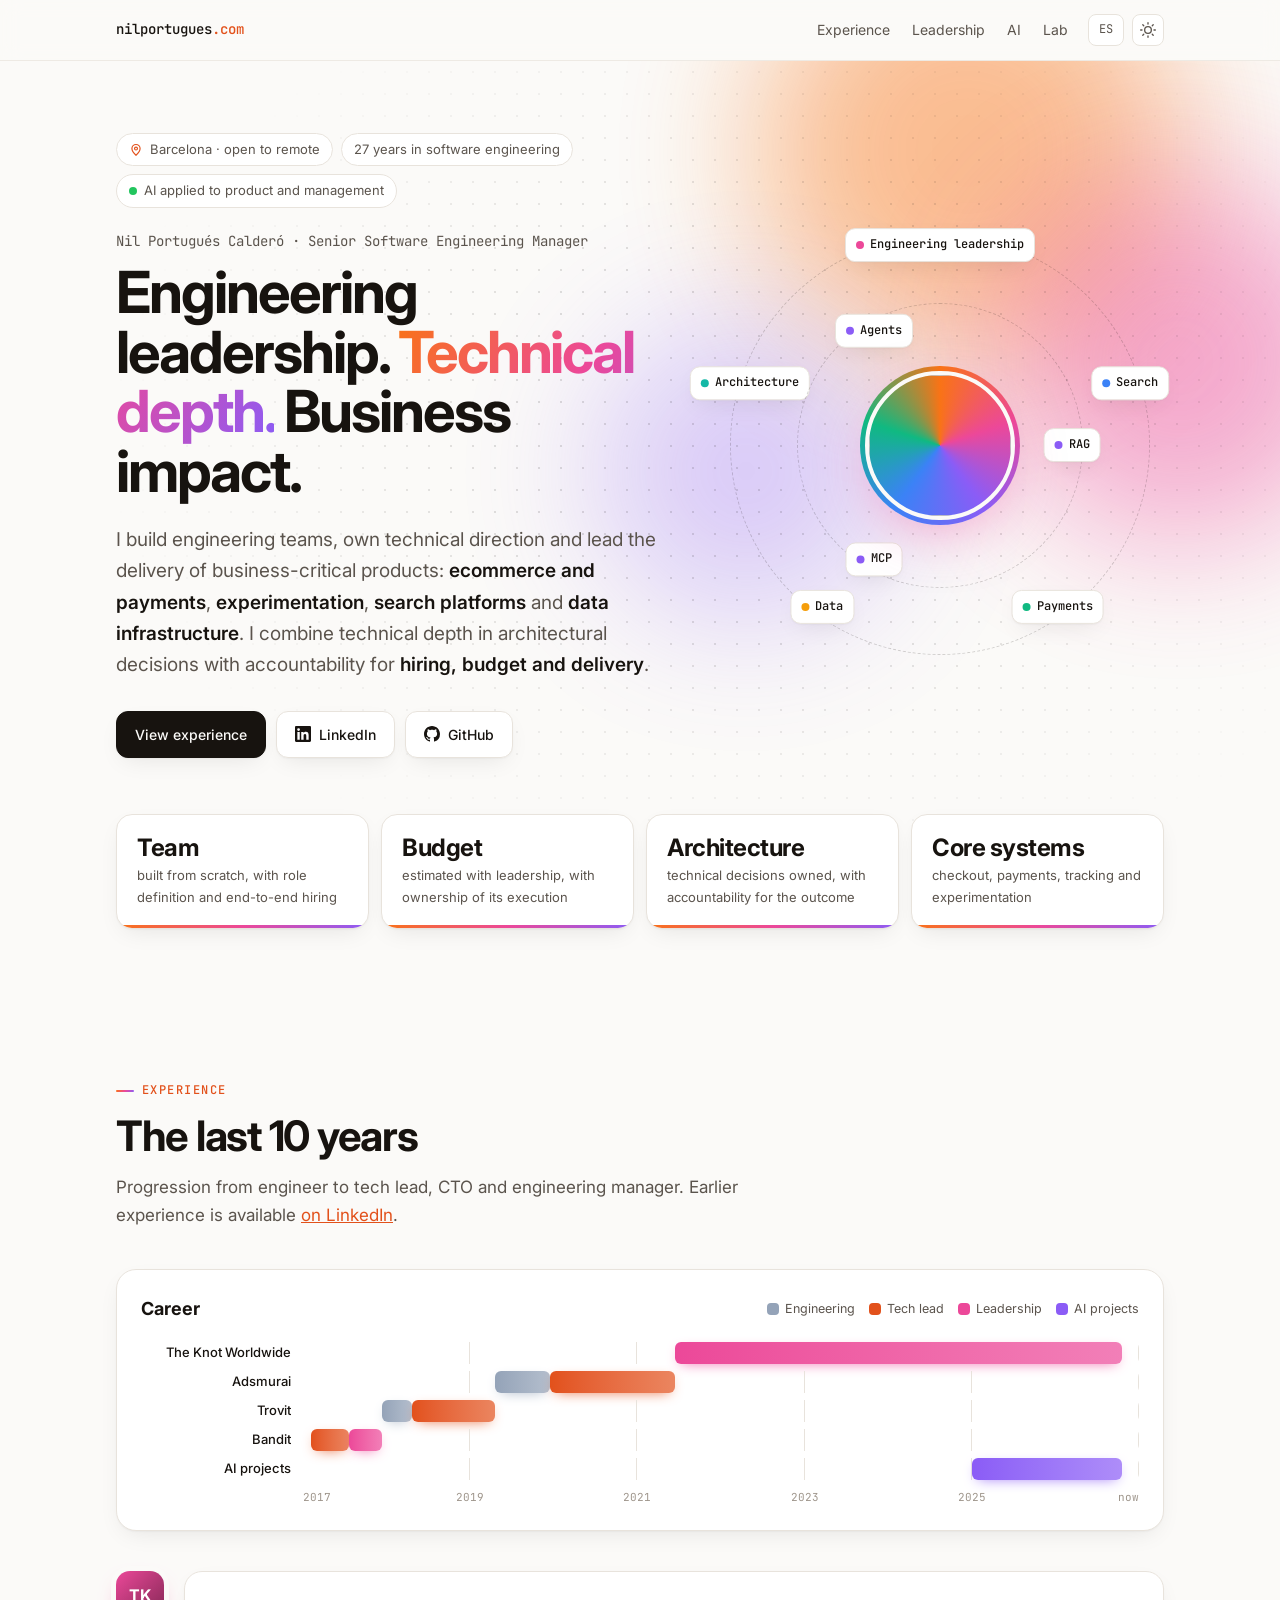
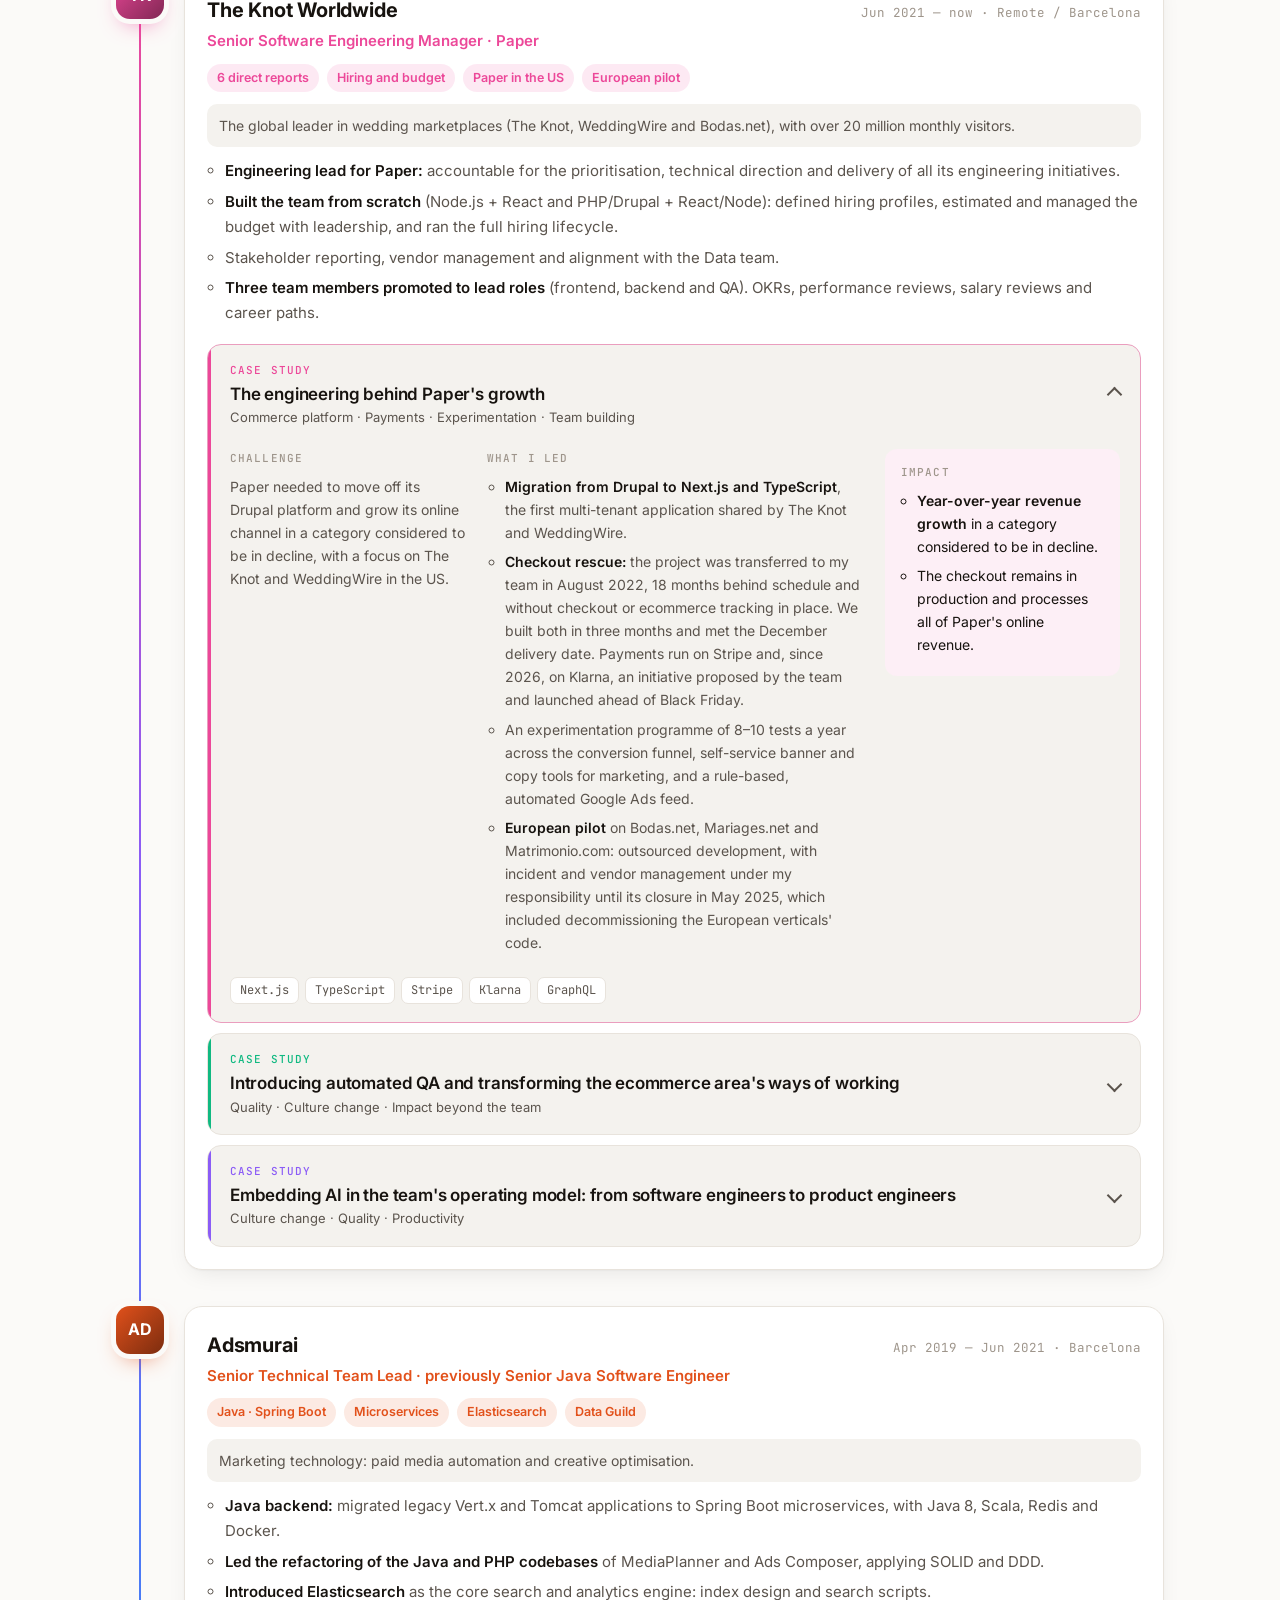
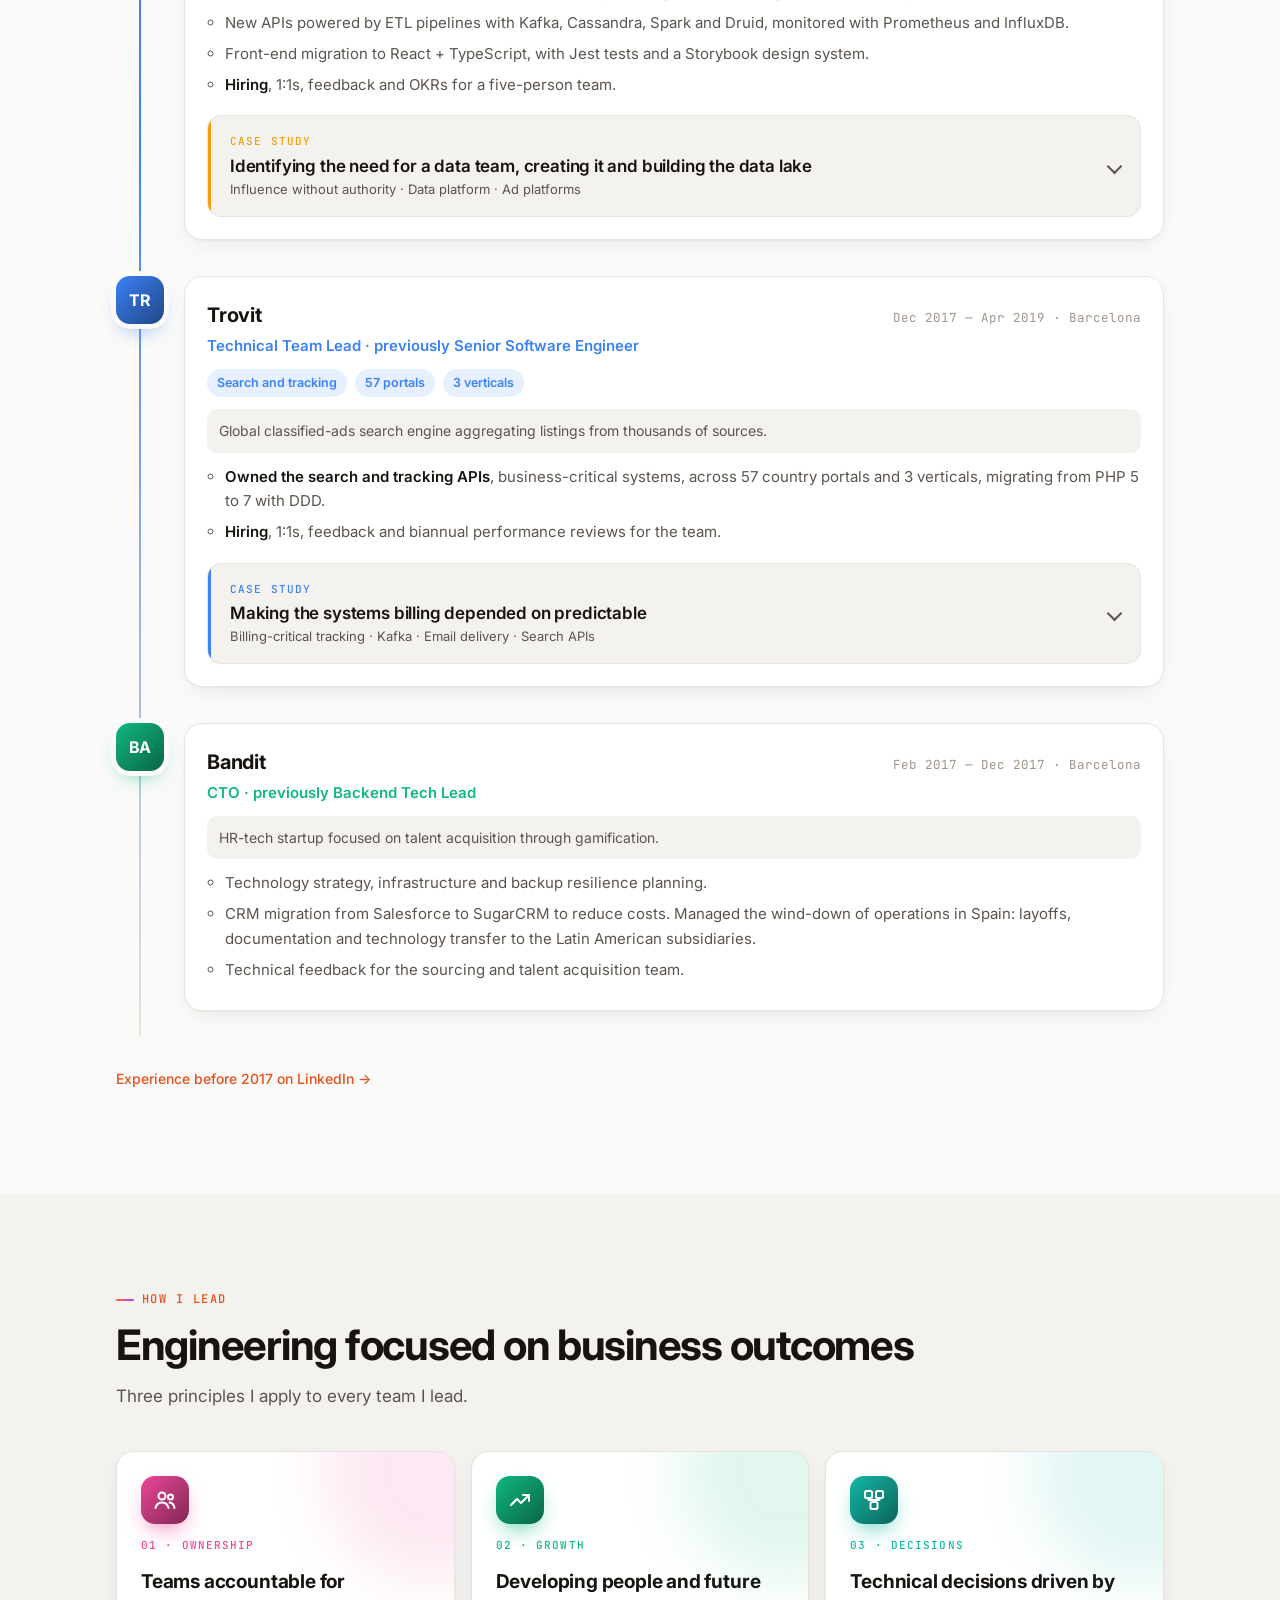
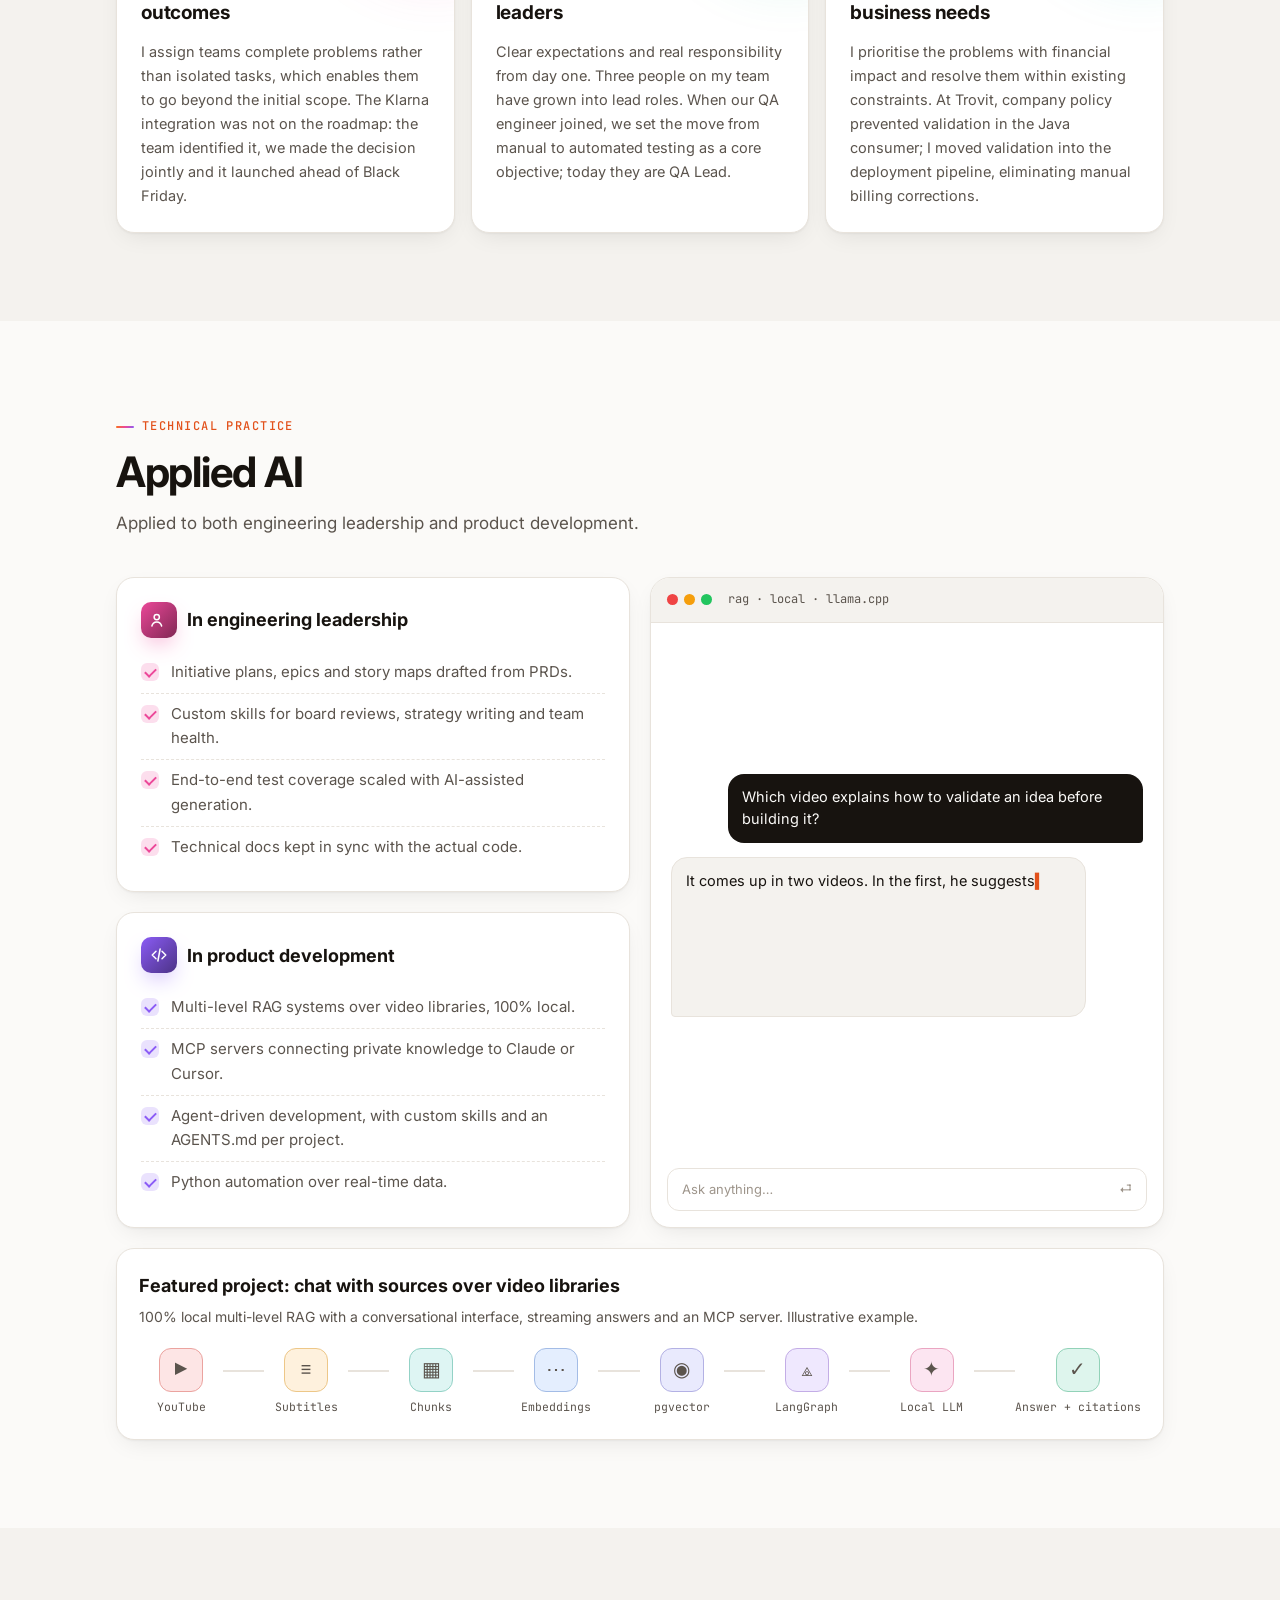
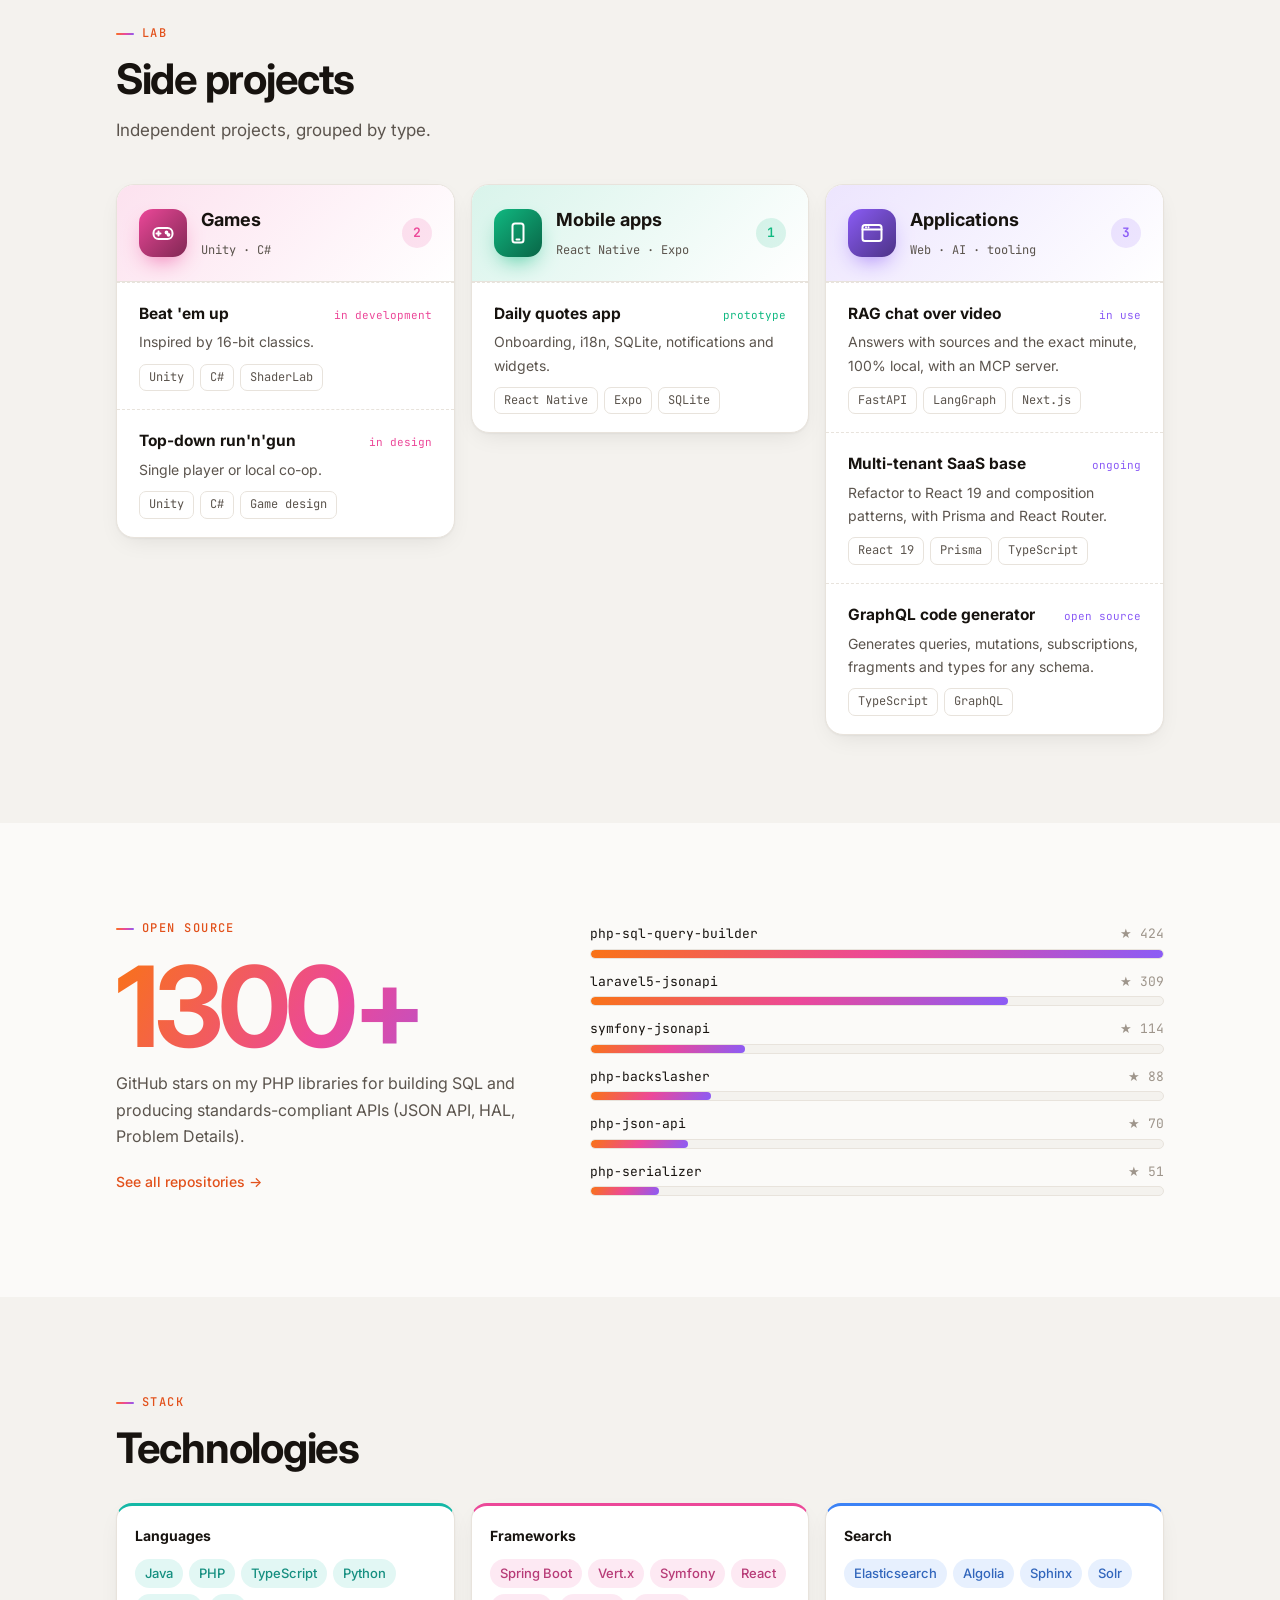
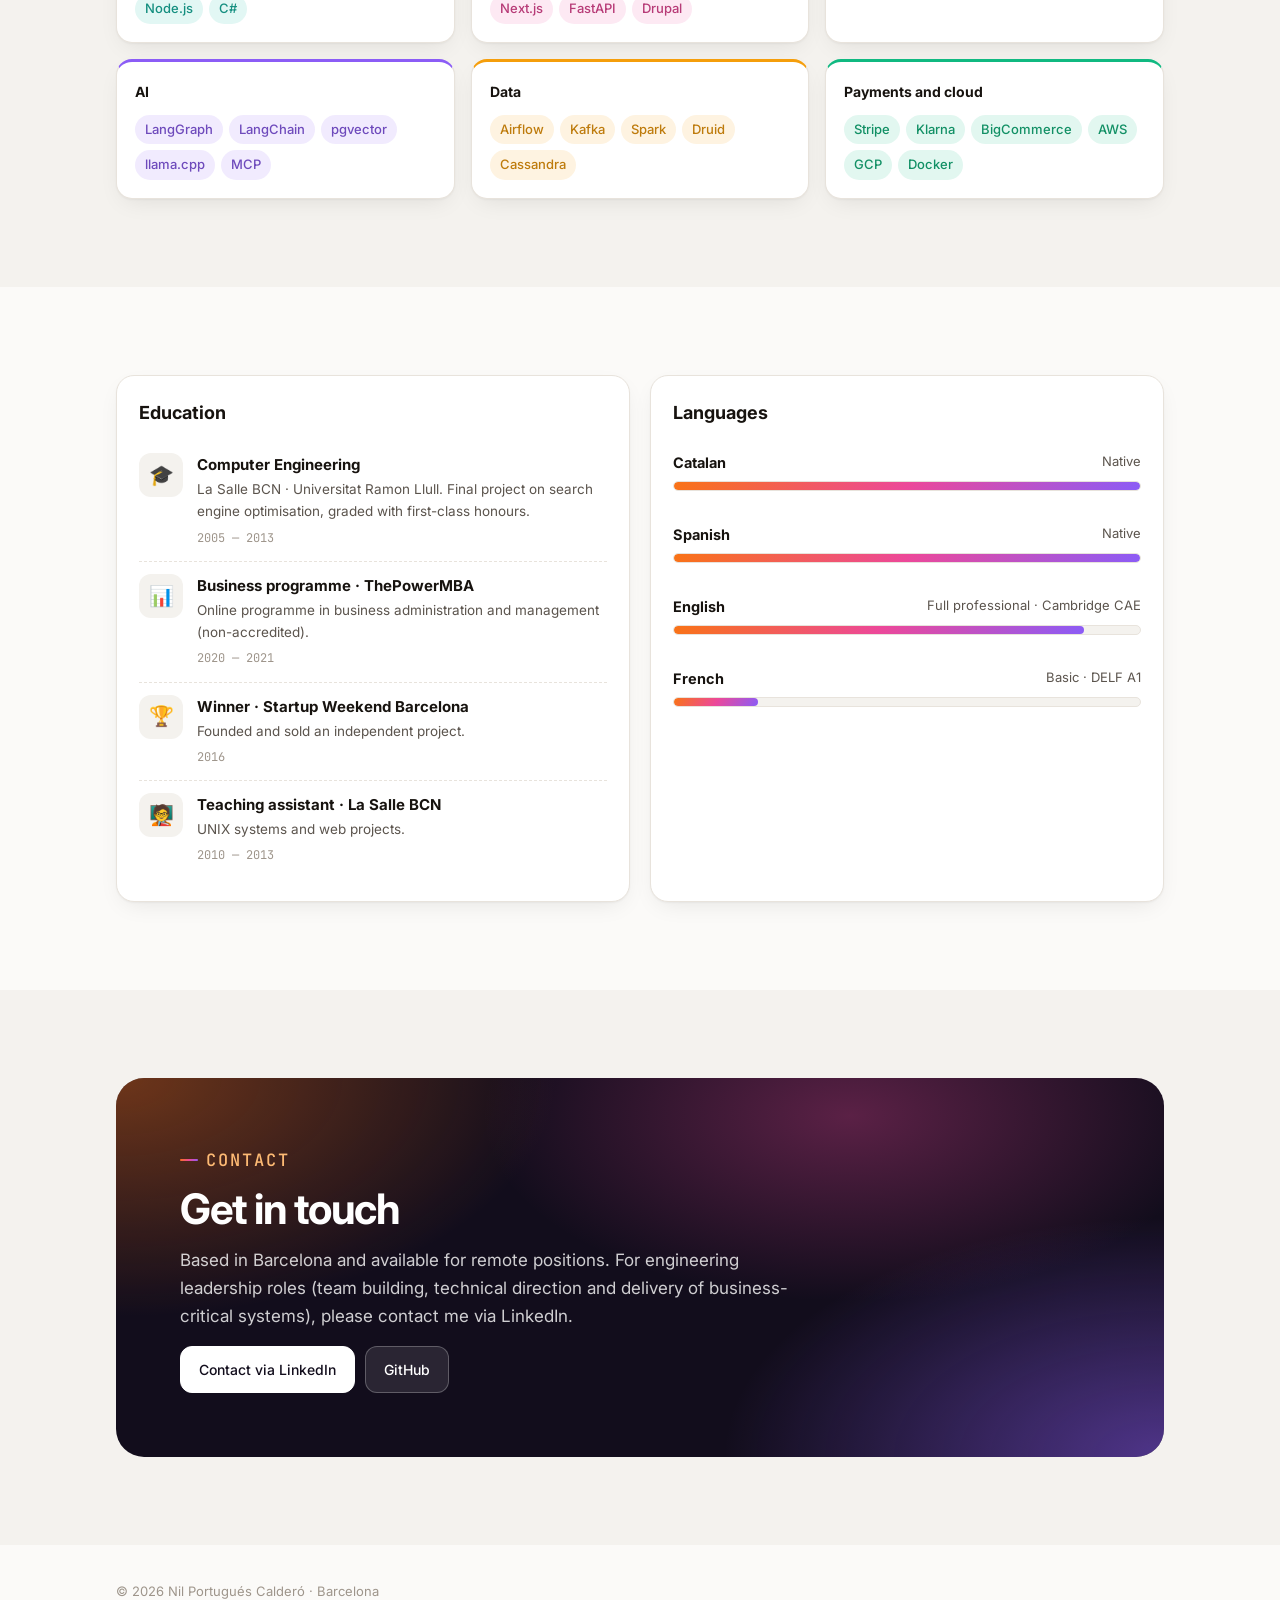
==== commit 218a6fb7: "Nest case studies inside each role in Experience Case studies now sit under the job they belong to a" ====
--- a/en/index.html
+++ b/en/index.html
@@ -26,9 +26,8 @@
     <a class="brand" href="#">nilportugues<span>.com</span></a>
     <div class="nav-right">
       <ul>
-        <li><a href="#work">Work</a></li>
+        <li><a href="#experience">Experience</a></li>
         <li><a href="#leadership">Leadership</a></li>
-        <li><a href="#experience">Experience</a></li>
         <li><a href="#ai">AI</a></li>
         <li><a href="#lab">Lab</a></li>
       </ul>
@@ -58,7 +57,7 @@
           I combine technical depth in architectural decisions with accountability for <strong>hiring, budget and delivery</strong>.
         </p>
         <div class="links">
-          <a class="btn primary" href="#work">View case studies</a>
+          <a class="btn primary" href="#experience">View experience</a>
           <a class="btn" href="https://www.linkedin.com/in/nilportugues" target="_blank" rel="noopener" aria-label="LinkedIn">
             <svg viewBox="0 0 24 24"><path d="M20.45 20.45h-3.56v-5.57c0-1.33-.02-3.04-1.85-3.04-1.85 0-2.14 1.45-2.14 2.94v5.67H9.35V9h3.41v1.56h.05c.48-.9 1.64-1.85 3.37-1.85 3.6 0 4.27 2.37 4.27 5.46v6.28zM5.34 7.43a2.06 2.06 0 110-4.13 2.06 2.06 0 010 4.13zM7.12 20.45H3.56V9h3.56v11.45zM22.22 0H1.77C.79 0 0 .77 0 1.73v20.54C0 23.23.79 24 1.77 24h20.45c.98 0 1.78-.77 1.78-1.73V1.73C24 .77 23.2 0 22.22 0z"/></svg>
             LinkedIn
@@ -98,186 +97,230 @@
 </header>
 
 <main>
-  <section id="work">
-    <div class="wrap">
-      <p class="eyebrow">Selected work</p>
-      <h2 class="section-title reveal">Five cases, five areas of leadership</h2>
-      <p class="section-sub reveal">Product growth, billing-critical systems, team creation, quality and AI adoption. For each: the context, the decisions I led and the impact achieved.</p>
-
-      <div class="cases">
-        <article class="case reveal" style="--c: var(--c-lead);">
-          <div class="case-head">
-            <span class="case-num">01</span>
-            <div>
-              <p class="case-co">The Knot Worldwide · Paper</p>
-              <h3>The engineering behind Paper's growth</h3>
-              <p class="case-scope">Commerce platform · Payments · Experimentation · Team building</p>
-            </div>
-          </div>
-          <div class="case-body">
-            <div>
-              <h4>Challenge</h4>
-              <p>Paper needed to move off its Drupal platform and grow its online channel in a category considered to be in decline, with a focus on The Knot and WeddingWire in the US.</p>
-            </div>
-            <div>
-              <h4>What I led</h4>
-              <ul>
-                <li><b>Built the team from scratch:</b> defined the hiring profiles and estimated, with leadership, the budget for people, tools and infrastructure, which I then managed.</li>
-                <li><b>Migration from Drupal to Next.js and TypeScript</b>, the first multi-tenant application shared by The Knot and WeddingWire.</li>
-                <li><b>Checkout rescue:</b> the project was transferred to my team in August 2022, 18 months behind schedule and without checkout or ecommerce tracking in place. We built both in three months and met the December delivery date. Payments run on Stripe and, since 2026, on Klarna, an initiative proposed by the team and launched ahead of Black Friday.</li>
-                <li>An experimentation programme of 8–10 tests a year across the conversion funnel, self-service banner and copy tools for marketing, and a rule-based, automated Google Ads feed.</li>
-                <li><b>European pilot</b> on Bodas.net, Mariages.net and Matrimonio.com: outsourced development, with incident and vendor management under my responsibility until its closure in May 2025, which included decommissioning the European verticals' code.</li>
-              </ul>
-            </div>
-            <div class="case-impact">
-              <h4>Impact</h4>
-              <ul>
-                <li><b>Year-over-year revenue growth</b> in a category considered to be in decline.</li>
-                <li>The checkout remains in production and processes all of Paper's online revenue.</li>
-                <li>Three team members promoted to lead roles.</li>
-              </ul>
-            </div>
-          </div>
-          <div class="chips"><span class="chip">Next.js</span><span class="chip">TypeScript</span><span class="chip">Stripe</span><span class="chip">Klarna</span><span class="chip">GraphQL</span></div>
-        </article>
-
-        <article class="case reveal" style="--c: var(--c-search);">
-          <div class="case-head">
-            <span class="case-num">02</span>
-            <div>
-              <p class="case-co">Trovit · Classifieds search</p>
-              <h3>Making the systems billing depended on predictable</h3>
-              <p class="case-scope">Billing-critical tracking · Kafka · Email delivery · Search APIs</p>
-            </div>
-          </div>
-          <div class="case-body">
-            <div>
-              <h4>Challenge</h4>
-              <p>Tracking underpinned the billing model. Events were produced in PHP without strict typing, every Kafka message was typed manually and, under company policy, the Java consumer performed no validation. Errors reached the dataset and required manual recomputation through ad hoc scripts.</p>
-            </div>
-            <div>
-              <h4>What I led</h4>
-              <ul>
-                <li><b>Rebuilt the tracking API and moved validation upstream:</b> a Java integration suite, embedded in the deployment pipeline, that ran the consumer and simulated every message across the flow (PHP, Kafka, Kafka Streams in Java and Scala, data lake) before release to production.</li>
-                <li><b>Rebuilt the company-wide email service</b>, handling around 100,000 emails a day: an unmaintainable legacy system, with IPs on spam blacklists and no defined SLA. I established SLAs for delivery speed and machine and IP usage.</li>
-                <li><b>Search API for every vertical across 57 countries</b>, with typical traffic of 30,000 requests per minute. I set a sub-100 ms latency target: in-memory endpoints responding in ~1 ms, caching for the rest, and Grafana monitoring by endpoint and country.</li>
-                <li>Decoupled the frontends from the legacy search engine, migrating from PHP to Next.js and introducing quality and SEO tests where none existed.</li>
-              </ul>
-            </div>
-            <div class="case-impact">
-              <h4>Impact</h4>
-              <ul>
-                <li><b>Manual recomputations fully eliminated</b>, with no further billing-data incidents.</li>
-                <li><b>No further IP blacklisting</b>, with all emails delivered within SLA.</li>
-                <li>Full traceability of traffic peaks by endpoint and country.</li>
-              </ul>
-            </div>
-          </div>
-          <div class="chips"><span class="chip">PHP</span><span class="chip">Kafka Streams</span><span class="chip">Java</span><span class="chip">Scala</span><span class="chip">Grafana</span></div>
-        </article>
-
-        <article class="case reveal" style="--c: var(--c-data);">
-          <div class="case-head">
-            <span class="case-num">03</span>
-            <div>
-              <p class="case-co">Adsmurai · Marketing technology</p>
-              <h3>Identifying the need for a data team, creating it and building the data lake</h3>
-              <p class="case-scope">Influence without authority · Data platform · Ad platforms</p>
-            </div>
-          </div>
-          <div class="case-body">
-            <div>
-              <h4>Challenge</h4>
-              <p>Campaign data from Facebook, Instagram, TikTok and Snapchat was fragmented, three teams repeatedly reimplemented the same ingestion, and the existing Data team, focused on computer vision for feed labelling, operated in isolation.</p>
-            </div>
-            <div>
-              <h4>What I led</h4>
-              <ul>
-                <li><b>Made the case to leadership for a Data Guild:</b> a four-person team that integrated the existing Data team.</li>
-                <li><b>Built a data lake with Airflow and Snowflake</b> that centralised campaign data from all four platforms. Snowflake was selected by other stakeholders; I designed and implemented the pipelines.</li>
-                <li>Decided to migrate the UGC project from Vert.x to Spring Boot for its simplicity and better documentation, and introduced Elasticsearch.</li>
-                <li>Delivered with a five-person team operating on a startup model.</li>
-              </ul>
-            </div>
-            <div class="case-impact">
-              <h4>Impact</h4>
-              <ul>
-                <li><b>Three teams stopped duplicating ingestion</b> and moved to a single source of truth.</li>
-                <li>The foundation of Ads Composer, a product that provides clients with metrics and identifies the optimal segments for investment.</li>
-                <li>Faster, more reliable delivery of data projects.</li>
-              </ul>
-            </div>
-          </div>
-          <div class="chips"><span class="chip">Airflow</span><span class="chip">Snowflake</span><span class="chip">Spring Boot</span><span class="chip">Cassandra</span><span class="chip">Druid</span></div>
-        </article>
-
-        <article class="case reveal" style="--c: var(--c-ai);">
-          <div class="case-head">
-            <span class="case-num">04</span>
-            <div>
-              <p class="case-co">The Knot Worldwide · since 2025</p>
-              <h3>Embedding AI in the team's operating model: from software engineers to product engineers</h3>
-              <p class="case-scope">Culture change · Quality · Productivity</p>
-            </div>
-          </div>
-          <div class="case-body">
-            <div>
-              <h4>Challenge</h4>
-              <p>Ensure AI transforms how the entire team operates, beyond individual productivity.</p>
-            </div>
-            <div>
-              <h4>What I led</h4>
-              <ul>
-                <li><b>A shift in team mindset</b> from software engineers to product engineers.</li>
-                <li>Initiative plans, epics and story maps derived from PRDs, and AI-generated reporting.</li>
-                <li><b>Errors resolved as soon as they are detected</b>, with E2E coverage extended through AI-generated tests.</li>
-              </ul>
-            </div>
-            <div class="case-impact">
-              <h4>Impact</h4>
-              <ul>
-                <li><b>All annual objectives met</b>, with a higher volume of experiments.</li>
-                <li><b>Alerts and on-call rotations eliminated.</b></li>
-                <li>Improved code quality, validated by Snyk and other analysis tools.</li>
-              </ul>
-            </div>
-          </div>
-          <div class="chips"><span class="chip">AI agents</span><span class="chip">E2E testing</span><span class="chip">Snyk</span></div>
-        </article>
-
-        <article class="case reveal" style="--c: var(--c-pay);">
-          <div class="case-head">
-            <span class="case-num">05</span>
-            <div>
-              <p class="case-co">The Knot Worldwide · Ecommerce</p>
-              <h3>Introducing automated QA and transforming the ecommerce area's ways of working</h3>
-              <p class="case-scope">Quality · Culture change · Impact beyond the team</p>
-            </div>
-          </div>
-          <div class="case-body">
-            <div>
-              <h4>Challenge</h4>
-              <p>QA across the ecommerce area was manual. The Paper team was being built through new hires and had no automated testing workflow.</p>
-            </div>
-            <div>
-              <h4>What I led</h4>
-              <ul>
-                <li><b>Introduced an automated QA flow with E2E tests</b>, the first in the ecommerce area.</li>
-                <li>Embedded it in the team's workflow from its formation.</li>
-                <li>The team's QA engineer led the automation effort and progressed from associate to QA Lead.</li>
-              </ul>
-            </div>
-            <div class="case-impact">
-              <h4>Impact</h4>
-              <ul>
-                <li><b>Automated testing established as standard practice</b> for the development team from day one.</li>
-                <li><b>The new quality approach adopted across the ecommerce area</b>, beyond the Paper team.</li>
-                <li>QA engineer promoted from associate to QA Lead.</li>
-              </ul>
-            </div>
-          </div>
-        </article>
-      </div>
+  <section id="experience">
+    <div class="wrap">
+      <p class="eyebrow">Experience</p>
+      <h2 class="section-title reveal">The last 10 years</h2>
+      <p class="section-sub reveal">Progression from engineer to tech lead, CTO and engineering manager. Earlier experience is available <a href="https://www.linkedin.com/in/nilportugues" target="_blank" rel="noopener" style="color: var(--accent);">on LinkedIn</a>.</p>
+
+      <div class="gantt">
+        <div class="gantt-head">
+          <h3>Career</h3>
+          <div class="legend">
+            <span><i style="--c: var(--c-ic)"></i>Engineering</span>
+            <span><i style="--c: var(--accent)"></i>Tech lead</span>
+            <span><i style="--c: var(--c-lead)"></i>Leadership</span>
+            <span><i style="--c: var(--c-ai)"></i>AI projects</span>
+          </div>
+        </div>
+        <div class="g-rows">
+          <div class="g-row"><span class="lbl">The Knot Worldwide</span><div class="g-track"><div class="g-bar" style="--s: 44.5%; --e: 98%; --c: var(--c-lead);"></div></div></div>
+          <div class="g-row"><span class="lbl">Adsmurai</span><div class="g-track"><div class="g-bar" style="--s: 23%; --e: 29.5%; --c: var(--c-ic);"></div><div class="g-bar" style="--s: 29.5%; --e: 44.5%; --c: var(--accent);"></div></div></div>
+          <div class="g-row"><span class="lbl">Trovit</span><div class="g-track"><div class="g-bar" style="--s: 9.5%; --e: 13%; --c: var(--c-ic);"></div><div class="g-bar" style="--s: 13%; --e: 23%; --c: var(--accent);"></div></div></div>
+          <div class="g-row"><span class="lbl">Bandit</span><div class="g-track"><div class="g-bar" style="--s: 1%; --e: 5.5%; --c: var(--accent);"></div><div class="g-bar" style="--s: 5.5%; --e: 9.5%; --c: var(--c-lead);"></div></div></div>
+          <div class="g-row"><span class="lbl">AI projects</span><div class="g-track"><div class="g-bar" style="--s: 80%; --e: 98%; --c: var(--c-ai);"></div></div></div>
+        </div>
+        <div class="g-axis"><span></span><div class="ticks"><span style="left: 0%; transform: none;">2017</span><span style="left: 20%">2019</span><span style="left: 40%">2021</span><span style="left: 60%">2023</span><span style="left: 80%">2025</span><span style="left: 100%; transform: translateX(-100%);">now</span></div></div>
+      </div>
+
+      <ul class="jobs">
+        <li class="job reveal" style="--c: var(--c-lead);">
+          <div class="mono">TK</div>
+          <div class="job-card">
+            <div class="job-top"><h3>The Knot Worldwide</h3><span class="when">Jun 2021 — now · Remote / Barcelona</span></div>
+            <p class="role">Senior Software Engineering Manager · Paper</p>
+            <div class="kpis"><span class="kpi">6 direct reports</span><span class="kpi">Hiring and budget</span><span class="kpi">Paper in the US</span><span class="kpi">European pilot</span></div>
+            <p class="ctx">The global leader in wedding marketplaces (The Knot, WeddingWire and Bodas.net), with over 20 million monthly visitors.</p>
+            <ul>
+              <li><b>Engineering lead for Paper:</b> accountable for the prioritisation, technical direction and delivery of all its engineering initiatives.</li>
+              <li><b>Built the team from scratch</b> (Node.js + React and PHP/Drupal + React/Node): defined hiring profiles, estimated and managed the budget with leadership, and ran the full hiring lifecycle.</li>
+              <li>Stakeholder reporting, vendor management and alignment with the Data team.</li>
+              <li><b>Three team members promoted to lead roles</b> (frontend, backend and QA). OKRs, performance reviews, salary reviews and career paths.</li>
+            </ul>
+            <div class="job-cases">
+            <details class="case" style="--c: var(--c-lead);" open>
+              <summary><span class="case-label">Case study</span><span class="case-title">The engineering behind Paper's growth</span><span class="case-scope">Commerce platform · Payments · Experimentation · Team building</span></summary>
+            <div class="case-body">
+              <div>
+                <h4>Challenge</h4>
+                <p>Paper needed to move off its Drupal platform and grow its online channel in a category considered to be in decline, with a focus on The Knot and WeddingWire in the US.</p>
+              </div>
+              <div>
+                <h4>What I led</h4>
+                <ul>
+                  <li><b>Migration from Drupal to Next.js and TypeScript</b>, the first multi-tenant application shared by The Knot and WeddingWire.</li>
+                  <li><b>Checkout rescue:</b> the project was transferred to my team in August 2022, 18 months behind schedule and without checkout or ecommerce tracking in place. We built both in three months and met the December delivery date. Payments run on Stripe and, since 2026, on Klarna, an initiative proposed by the team and launched ahead of Black Friday.</li>
+                  <li>An experimentation programme of 8–10 tests a year across the conversion funnel, self-service banner and copy tools for marketing, and a rule-based, automated Google Ads feed.</li>
+                  <li><b>European pilot</b> on Bodas.net, Mariages.net and Matrimonio.com: outsourced development, with incident and vendor management under my responsibility until its closure in May 2025, which included decommissioning the European verticals' code.</li>
+                </ul>
+              </div>
+              <div class="case-impact">
+                <h4>Impact</h4>
+                <ul>
+                  <li><b>Year-over-year revenue growth</b> in a category considered to be in decline.</li>
+                  <li>The checkout remains in production and processes all of Paper's online revenue.</li>
+                </ul>
+              </div>
+            </div>
+            <div class="chips"><span class="chip">Next.js</span><span class="chip">TypeScript</span><span class="chip">Stripe</span><span class="chip">Klarna</span><span class="chip">GraphQL</span></div>
+            </details>
+            <details class="case" style="--c: var(--c-pay);">
+              <summary><span class="case-label">Case study</span><span class="case-title">Introducing automated QA and transforming the ecommerce area's ways of working</span><span class="case-scope">Quality · Culture change · Impact beyond the team</span></summary>
+            <div class="case-body">
+              <div>
+                <h4>Challenge</h4>
+                <p>QA across the ecommerce area was manual. The Paper team was being built through new hires and had no automated testing workflow.</p>
+              </div>
+              <div>
+                <h4>What I led</h4>
+                <ul>
+                  <li><b>Introduced an automated QA flow with E2E tests</b>, the first in the ecommerce area.</li>
+                  <li>Embedded it in the team's workflow from its formation.</li>
+                  <li>The team's QA engineer led the automation effort and progressed from associate to QA Lead.</li>
+                </ul>
+              </div>
+              <div class="case-impact">
+                <h4>Impact</h4>
+                <ul>
+                  <li><b>Automated testing established as standard practice</b> for the development team from day one.</li>
+                  <li><b>The new quality approach adopted across the ecommerce area</b>, beyond the Paper team.</li>
+                  <li>QA engineer promoted from associate to QA Lead.</li>
+                </ul>
+              </div>
+            </div>
+            </details>
+            <details class="case" style="--c: var(--c-ai);">
+              <summary><span class="case-label">Case study</span><span class="case-title">Embedding AI in the team's operating model: from software engineers to product engineers</span><span class="case-scope">Culture change · Quality · Productivity</span></summary>
+            <div class="case-body">
+              <div>
+                <h4>Challenge</h4>
+                <p>Ensure AI transforms how the entire team operates, beyond individual productivity.</p>
+              </div>
+              <div>
+                <h4>What I led</h4>
+                <ul>
+                  <li><b>A shift in team mindset</b> from software engineers to product engineers.</li>
+                  <li>Initiative plans, epics and story maps derived from PRDs, and AI-generated reporting.</li>
+                  <li><b>Errors resolved as soon as they are detected</b>, with E2E coverage extended through AI-generated tests.</li>
+                </ul>
+              </div>
+              <div class="case-impact">
+                <h4>Impact</h4>
+                <ul>
+                  <li><b>All annual objectives met</b>, with a higher volume of experiments.</li>
+                  <li><b>Alerts and on-call rotations eliminated.</b></li>
+                  <li>Improved code quality, validated by Snyk and other analysis tools.</li>
+                </ul>
+              </div>
+            </div>
+            <div class="chips"><span class="chip">AI agents</span><span class="chip">E2E testing</span><span class="chip">Snyk</span></div>
+            </details>
+            </div>
+          </div>
+        </li>
+        <li class="job reveal" style="--c: var(--accent);">
+          <div class="mono">AD</div>
+          <div class="job-card">
+            <div class="job-top"><h3>Adsmurai</h3><span class="when">Apr 2019 — Jun 2021 · Barcelona</span></div>
+            <p class="role">Senior Technical Team Lead · previously Senior Java Software Engineer</p>
+            <div class="kpis"><span class="kpi">Java · Spring Boot</span><span class="kpi">Microservices</span><span class="kpi">Elasticsearch</span><span class="kpi">Data Guild</span></div>
+            <p class="ctx">Marketing technology: paid media automation and creative optimisation.</p>
+            <ul>
+              <li><b>Java backend:</b> migrated legacy Vert.x and Tomcat applications to Spring Boot microservices, with Java 8, Scala, Redis and Docker.</li>
+              <li><b>Led the refactoring of the Java and PHP codebases</b> of MediaPlanner and Ads Composer, applying SOLID and DDD.</li>
+              <li><b>Introduced Elasticsearch</b> as the core search and analytics engine: index design and search scripts.</li>
+              <li>New APIs powered by ETL pipelines with Kafka, Cassandra, Spark and Druid, monitored with Prometheus and InfluxDB.</li>
+              <li>Front-end migration to React + TypeScript, with Jest tests and a Storybook design system.</li>
+              <li><b>Hiring</b>, 1:1s, feedback and OKRs for a five-person team.</li>
+            </ul>
+            <div class="job-cases">
+            <details class="case" style="--c: var(--c-data);">
+              <summary><span class="case-label">Case study</span><span class="case-title">Identifying the need for a data team, creating it and building the data lake</span><span class="case-scope">Influence without authority · Data platform · Ad platforms</span></summary>
+            <div class="case-body">
+              <div>
+                <h4>Challenge</h4>
+                <p>Campaign data from Facebook, Instagram, TikTok and Snapchat was fragmented, three teams repeatedly reimplemented the same ingestion, and the existing Data team, focused on computer vision for feed labelling, operated in isolation.</p>
+              </div>
+              <div>
+                <h4>What I led</h4>
+                <ul>
+                  <li><b>Made the case to leadership for a Data Guild:</b> a four-person team that integrated the existing Data team.</li>
+                  <li><b>Built a data lake with Airflow and Snowflake</b> that centralised campaign data from all four platforms. Snowflake was selected by other stakeholders; I designed and implemented the pipelines.</li>
+                  <li>Decided to migrate the UGC project from Vert.x to Spring Boot for its simplicity and better documentation.</li>
+                  <li>Delivered with a five-person team operating on a startup model.</li>
+                </ul>
+              </div>
+              <div class="case-impact">
+                <h4>Impact</h4>
+                <ul>
+                  <li><b>Three teams stopped duplicating ingestion</b> and moved to a single source of truth.</li>
+                  <li>The foundation of Ads Composer, a product that provides clients with metrics and identifies the optimal segments for investment.</li>
+                  <li>Faster, more reliable delivery of data projects.</li>
+                </ul>
+              </div>
+            </div>
+            <div class="chips"><span class="chip">Airflow</span><span class="chip">Snowflake</span><span class="chip">Spring Boot</span><span class="chip">Cassandra</span><span class="chip">Druid</span></div>
+            </details>
+            </div>
+          </div>
+        </li>
+        <li class="job reveal" style="--c: var(--c-search);">
+          <div class="mono">TR</div>
+          <div class="job-card">
+            <div class="job-top"><h3>Trovit</h3><span class="when">Dec 2017 — Apr 2019 · Barcelona</span></div>
+            <p class="role">Technical Team Lead · previously Senior Software Engineer</p>
+            <div class="kpis"><span class="kpi">Search and tracking</span><span class="kpi">57 portals</span><span class="kpi">3 verticals</span></div>
+            <p class="ctx">Global classified-ads search engine aggregating listings from thousands of sources.</p>
+            <ul>
+              <li><b>Owned the search and tracking APIs</b>, business-critical systems, across 57 country portals and 3 verticals, migrating from PHP 5 to 7 with DDD.</li>
+              <li><b>Hiring</b>, 1:1s, feedback and biannual performance reviews for the team.</li>
+            </ul>
+            <div class="job-cases">
+            <details class="case" style="--c: var(--c-search);">
+              <summary><span class="case-label">Case study</span><span class="case-title">Making the systems billing depended on predictable</span><span class="case-scope">Billing-critical tracking · Kafka · Email delivery · Search APIs</span></summary>
+            <div class="case-body">
+              <div>
+                <h4>Challenge</h4>
+                <p>Tracking underpinned the billing model. Events were produced in PHP without strict typing, every Kafka message was typed manually and, under company policy, the Java consumer performed no validation. Errors reached the dataset and required manual recomputation through ad hoc scripts.</p>
+              </div>
+              <div>
+                <h4>What I led</h4>
+                <ul>
+                  <li><b>Rebuilt the tracking API and moved validation upstream:</b> a Java integration suite, embedded in the deployment pipeline, that ran the consumer and simulated every message across the flow (PHP, Kafka, Kafka Streams in Java and Scala, data lake) before release to production.</li>
+                  <li><b>Rebuilt the company-wide email service</b>, handling around 100,000 emails a day: an unmaintainable legacy system, with IPs on spam blacklists and no defined SLA. I established SLAs for delivery speed and machine and IP usage.</li>
+                  <li><b>Search API for every vertical across 57 countries</b>, with typical traffic of 30,000 requests per minute. I set a sub-100 ms latency target: in-memory endpoints responding in ~1 ms, caching for the rest, and Grafana monitoring by endpoint and country.</li>
+                  <li>Decoupled the frontends from the legacy search engine, migrating from PHP to Next.js and introducing quality and SEO tests where none existed.</li>
+                </ul>
+              </div>
+              <div class="case-impact">
+                <h4>Impact</h4>
+                <ul>
+                  <li><b>Manual recomputations fully eliminated</b>, with no further billing-data incidents.</li>
+                  <li><b>No further IP blacklisting</b>, with all emails delivered within SLA.</li>
+                  <li>Full traceability of traffic peaks by endpoint and country.</li>
+                </ul>
+              </div>
+            </div>
+            <div class="chips"><span class="chip">PHP</span><span class="chip">Kafka Streams</span><span class="chip">Java</span><span class="chip">Scala</span><span class="chip">Grafana</span></div>
+            </details>
+            </div>
+          </div>
+        </li>
+        <li class="job reveal" style="--c: var(--c-pay);">
+          <div class="mono">BA</div>
+          <div class="job-card">
+            <div class="job-top"><h3>Bandit</h3><span class="when">Feb 2017 — Dec 2017 · Barcelona</span></div>
+            <p class="role">CTO · previously Backend Tech Lead</p>
+            <p class="ctx">HR-tech startup focused on talent acquisition through gamification.</p>
+            <ul>
+              <li>Technology strategy, infrastructure and backup resilience planning.</li>
+              <li>CRM migration from Salesforce to SugarCRM to reduce costs. Managed the wind-down of operations in Spain: layoffs, documentation and technology transfer to the Latin American subsidiaries.</li>
+              <li>Technical feedback for the sourcing and talent acquisition team.</li>
+            </ul>
+          </div>
+        </li>
+      </ul>
+      <p class="more"><a href="https://www.linkedin.com/in/nilportugues" target="_blank" rel="noopener">Experience before 2017 on LinkedIn →</a></p>
     </div>
   </section>
 
@@ -310,105 +353,7 @@
     </div>
   </section>
 
-  <section id="experience">
-    <div class="wrap">
-      <p class="eyebrow">Experience</p>
-      <h2 class="section-title reveal">The last 10 years</h2>
-      <p class="section-sub reveal">Progression from engineer to tech lead, CTO and engineering manager. Earlier experience is available <a href="https://www.linkedin.com/in/nilportugues" target="_blank" rel="noopener" style="color: var(--accent);">on LinkedIn</a>.</p>
-
-      <div class="gantt">
-        <div class="gantt-head">
-          <h3>Career</h3>
-          <div class="legend">
-            <span><i style="--c: var(--c-ic)"></i>Engineering</span>
-            <span><i style="--c: var(--accent)"></i>Tech lead</span>
-            <span><i style="--c: var(--c-lead)"></i>Leadership</span>
-            <span><i style="--c: var(--c-ai)"></i>AI projects</span>
-          </div>
-        </div>
-        <div class="g-rows">
-          <div class="g-row"><span class="lbl">The Knot Worldwide</span><div class="g-track"><div class="g-bar" style="--s: 44.5%; --e: 98%; --c: var(--c-lead);"></div></div></div>
-          <div class="g-row"><span class="lbl">Adsmurai</span><div class="g-track"><div class="g-bar" style="--s: 23%; --e: 29.5%; --c: var(--c-ic);"></div><div class="g-bar" style="--s: 29.5%; --e: 44.5%; --c: var(--accent);"></div></div></div>
-          <div class="g-row"><span class="lbl">Trovit</span><div class="g-track"><div class="g-bar" style="--s: 9.5%; --e: 13%; --c: var(--c-ic);"></div><div class="g-bar" style="--s: 13%; --e: 23%; --c: var(--accent);"></div></div></div>
-          <div class="g-row"><span class="lbl">Bandit</span><div class="g-track"><div class="g-bar" style="--s: 1%; --e: 5.5%; --c: var(--accent);"></div><div class="g-bar" style="--s: 5.5%; --e: 9.5%; --c: var(--c-lead);"></div></div></div>
-          <div class="g-row"><span class="lbl">AI projects</span><div class="g-track"><div class="g-bar" style="--s: 80%; --e: 98%; --c: var(--c-ai);"></div></div></div>
-        </div>
-        <div class="g-axis"><span></span><div class="ticks"><span style="left: 0%; transform: none;">2017</span><span style="left: 20%">2019</span><span style="left: 40%">2021</span><span style="left: 60%">2023</span><span style="left: 80%">2025</span><span style="left: 100%; transform: translateX(-100%);">now</span></div></div>
-      </div>
-
-      <ul class="jobs">
-        <li class="job reveal" style="--c: var(--c-lead);">
-          <div class="mono">TK</div>
-          <div class="job-card">
-            <div class="job-top"><h3>The Knot Worldwide</h3><span class="when">Jun 2021 — now · Remote / Barcelona</span></div>
-            <p class="role">Senior Software Engineering Manager · Paper</p>
-            <div class="kpis"><span class="kpi">6 direct reports</span><span class="kpi">Hiring and budget</span><span class="kpi">Paper in the US</span><span class="kpi">European pilot</span></div>
-            <p class="ctx">The global leader in wedding marketplaces (The Knot, WeddingWire and Bodas.net), with over 20 million monthly visitors.</p>
-            <ul>
-              <li><b>Engineering lead for Paper:</b> accountable for the prioritisation, technical direction and delivery of all its engineering initiatives.</li>
-              <li><b>Built the team from scratch</b> (Node.js + React and PHP/Drupal + React/Node): defined hiring profiles, estimated and managed the budget with leadership, and ran the full hiring lifecycle.</li>
-              <li><b>Paper for The Knot and WeddingWire in the US</b>, migrated from Drupal to Next.js as the first multi-tenant application shared by both brands.</li>
-              <li><b>European pilot</b> on Bodas.net, Mariages.net and Matrimonio.com: development outsourced, with incidents and the vendor relationship under my responsibility, until its closure in May 2025, including decommissioning the European verticals' code.</li>
-              <li><b>Paper project rescue:</b> transferred to my team in August 2022, 18 months behind schedule and without checkout or ecommerce tracking; both were built in three months and delivered in December, on the committed date. Payments on Stripe and, since 2026, Klarna.</li>
-              <li>An experimentation programme of 8–10 tests a year across the funnel, self-service marketing tools and an automated Google Ads feed.</li>
-              <li>Stakeholder reporting, vendor management and alignment with the Data team.</li>
-              <li><b>Three team members promoted to lead roles</b> (frontend, backend and QA). OKRs, performance reviews, salary reviews and career paths.</li>
-              <li><b>AI-augmented management (since 2025):</b> planning, AI-generated E2E tests and docs kept in sync with code.</li>
-            </ul>
-          </div>
-        </li>
-        <li class="job reveal" style="--c: var(--accent);">
-          <div class="mono">AD</div>
-          <div class="job-card">
-            <div class="job-top"><h3>Adsmurai</h3><span class="when">Apr 2019 — Jun 2021 · Barcelona</span></div>
-            <p class="role">Senior Technical Team Lead · previously Senior Java Software Engineer</p>
-            <div class="kpis"><span class="kpi">Java · Spring Boot</span><span class="kpi">Microservices</span><span class="kpi">Elasticsearch</span><span class="kpi">Data Guild</span></div>
-            <p class="ctx">Marketing technology: paid media automation and creative optimisation.</p>
-            <ul>
-              <li><b>Java backend:</b> migrated legacy Vert.x and Tomcat applications to Spring Boot microservices, with Java 8, Scala, Redis and Docker.</li>
-              <li><b>Led the refactoring of the Java and PHP codebases</b> of MediaPlanner and Ads Composer, applying SOLID and DDD.</li>
-              <li><b>Introduced Elasticsearch</b> as the core search and analytics engine: index design and search scripts.</li>
-              <li>New APIs powered by ETL pipelines with Kafka, Cassandra, Spark and Druid, monitored with Prometheus and InfluxDB.</li>
-              <li><b>Proposed and established the Data Guild</b> (4 people, integrating the existing Data team) and built the Airflow and Snowflake data lake used by three teams.</li>
-              <li>Front-end migration to React + TypeScript, with Jest tests and a Storybook design system.</li>
-              <li><b>Hiring</b>, 1:1s, feedback and OKRs for a five-person team.</li>
-            </ul>
-          </div>
-        </li>
-        <li class="job reveal" style="--c: var(--c-search);">
-          <div class="mono">TR</div>
-          <div class="job-card">
-            <div class="job-top"><h3>Trovit</h3><span class="when">Dec 2017 — Apr 2019 · Barcelona</span></div>
-            <p class="role">Technical Team Lead · previously Senior Software Engineer</p>
-            <div class="kpis"><span class="kpi">Search and tracking</span><span class="kpi">57 portals</span><span class="kpi">3 verticals</span></div>
-            <p class="ctx">Global classified-ads search engine aggregating listings from thousands of sources.</p>
-            <ul>
-              <li><b>Led the search API</b> for every vertical in 57 country portals (~30,000 requests a minute) with a sub-100 ms target, moving from PHP 5 to 7 with DDD.</li>
-              <li><b>Rebuilt the billing-critical tracking API</b> and moved validation into the deployment pipeline, fully eliminating manual recomputations.</li>
-              <li><b>Rebuilt the company-wide email service</b> (~100,000 emails a day): no further IP blacklisting, with all emails delivered within SLA.</li>
-              <li><b>Hiring</b>, 1:1s, feedback and biannual performance reviews for the team.</li>
-            </ul>
-          </div>
-        </li>
-        <li class="job reveal" style="--c: var(--c-pay);">
-          <div class="mono">BA</div>
-          <div class="job-card">
-            <div class="job-top"><h3>Bandit</h3><span class="when">Feb 2017 — Dec 2017 · Barcelona</span></div>
-            <p class="role">CTO · previously Backend Tech Lead</p>
-            <p class="ctx">HR-tech startup focused on talent acquisition through gamification.</p>
-            <ul>
-              <li>Technology strategy, infrastructure and backup resilience planning.</li>
-              <li>CRM migration from Salesforce to SugarCRM to reduce costs. Managed the wind-down of operations in Spain: layoffs, documentation and technology transfer to the Latin American subsidiaries.</li>
-              <li>Technical feedback for the sourcing and talent acquisition team.</li>
-            </ul>
-          </div>
-        </li>
-      </ul>
-      <p class="more"><a href="https://www.linkedin.com/in/nilportugues" target="_blank" rel="noopener">Experience before 2017 on LinkedIn →</a></p>
-    </div>
-  </section>
-
-  <section id="ai" class="alt">
+  <section id="ai">
     <div class="wrap">
       <p class="eyebrow">Technical practice</p>
       <h2 class="section-title reveal">Applied AI</h2>
@@ -468,7 +413,7 @@
     </div>
   </section>
 
-  <section id="lab">
+  <section id="lab" class="alt">
     <div class="wrap">
       <p class="eyebrow">Lab</p>
       <h2 class="section-title reveal">Side projects</h2>
@@ -517,7 +462,7 @@
     </div>
   </section>
 
-  <section id="opensource" class="alt">
+  <section id="opensource">
     <div class="wrap">
       <div class="oss-grid">
         <div class="reveal">
@@ -538,7 +483,7 @@
     </div>
   </section>
 
-  <section id="stack">
+  <section id="stack" class="alt">
     <div class="wrap">
       <p class="eyebrow">Stack</p>
       <h2 class="section-title reveal">Technologies</h2>
@@ -553,7 +498,7 @@
     </div>
   </section>
 
-  <section id="education" class="alt">
+  <section id="education">
     <div class="wrap">
       <div class="edu-grid">
         <div class="ecard reveal">
@@ -576,7 +521,7 @@
     </div>
   </section>
 
-  <section id="contact">
+  <section id="contact" class="alt">
     <div class="wrap">
       <div class="cta reveal">
         <p class="eyebrow">Contact</p>
--- a/styles.css
+++ b/styles.css
@@ -235,30 +235,39 @@
   border: 1px solid var(--border); color: var(--muted); background: var(--surface);
 }
 
-/* ---------- Case studies ---------- */
-.cases { display: grid; gap: 20px; }
+/* ---------- Case studies (inside each job) ---------- */
+.job-cases { display: grid; gap: 10px; margin-top: 18px; }
 .case {
-  position: relative; background: var(--surface); border: 1px solid var(--border); border-radius: 20px;
-  padding: 28px; box-shadow: var(--shadow); overflow: hidden;
-}
-.case::before { content: ""; position: absolute; left: 0; top: 0; bottom: 0; width: 4px; background: var(--c); }
-.case-head { display: grid; grid-template-columns: auto 1fr; gap: 18px; align-items: start; margin-bottom: 22px; }
-.case-num { font-size: 44px; font-weight: 700; letter-spacing: -0.04em; line-height: 1; color: var(--c); opacity: .35; }
-.case-co { font-family: var(--mono); font-size: 12px; letter-spacing: .08em; text-transform: uppercase; color: var(--c); margin: 0 0 6px; font-weight: 500; }
-.case h3 { margin: 0 0 6px; font-size: clamp(20px, 2.4vw, 24px); letter-spacing: -0.02em; line-height: 1.25; }
-.case-scope { margin: 0; font-size: 13.5px; color: var(--muted); }
-.case-body { display: grid; grid-template-columns: 1fr 1.6fr 1fr; gap: 24px; margin-bottom: 20px; }
-@media (max-width: 900px) { .case-body { grid-template-columns: 1fr; gap: 18px; } }
-.case h4 { margin: 0 0 8px; font-family: var(--mono); font-size: 11.5px; letter-spacing: .1em; text-transform: uppercase; color: var(--subtle); font-weight: 500; }
-.case-body p { margin: 0; font-size: 14.5px; color: var(--muted); }
-.case-body ul { margin: 0; padding-left: 18px; font-size: 14.5px; color: var(--muted); }
-.case-body li { margin: 0 0 7px; }
+  position: relative; background: var(--surface-2); border: 1px solid var(--border); border-radius: 14px;
+  overflow: hidden; transition: border-color .2s;
+}
+.case::before { content: ""; position: absolute; left: 0; top: 0; bottom: 0; width: 3px; background: var(--c); }
+.case[open], .case:hover { border-color: color-mix(in srgb, var(--c) 45%, var(--border)); }
+.case summary {
+  list-style: none; cursor: pointer; display: grid; grid-template-columns: 1fr auto; column-gap: 16px;
+  padding: 16px 20px 16px 22px;
+}
+.case summary::-webkit-details-marker { display: none; }
+.case summary::after {
+  content: ""; grid-column: 2; grid-row: 1 / span 3; align-self: center; width: 9px; height: 9px;
+  border: solid var(--muted); border-width: 0 2px 2px 0; transform: rotate(45deg); transition: transform .2s;
+}
+.case[open] summary::after { transform: rotate(-135deg); }
+.case-label { grid-column: 1; font-family: var(--mono); font-size: 11px; letter-spacing: .1em; text-transform: uppercase; color: var(--c); font-weight: 500; }
+.case-title { grid-column: 1; font-size: 17px; font-weight: 600; letter-spacing: -0.01em; line-height: 1.3; color: var(--text); margin: 4px 0 2px; }
+.case summary .case-scope { grid-column: 1; font-size: 13px; color: var(--muted); }
+.case-body { display: grid; grid-template-columns: 1fr 1.6fr 1fr; gap: 22px; padding: 4px 20px 16px 22px; }
+@media (max-width: 900px) { .case-body { grid-template-columns: 1fr; gap: 16px; } }
+.case h4 { margin: 0 0 8px; font-family: var(--mono); font-size: 11px; letter-spacing: .1em; text-transform: uppercase; color: var(--subtle); font-weight: 500; }
+.case-body p { margin: 0; font-size: 14px; color: var(--muted); }
+.case-body ul { margin: 0; padding-left: 18px; font-size: 14px; color: var(--muted); }
+.case-body li { margin: 0 0 6px; }
 .case-body li b { color: var(--text); font-weight: 600; }
-.case-impact { padding: 16px 18px; border-radius: 14px; background: color-mix(in srgb, var(--c) 8%, var(--surface-2)); align-self: start; }
+.case-impact { padding: 14px 16px; border-radius: 12px; background: color-mix(in srgb, var(--c) 9%, var(--surface)); align-self: start; }
 .case-impact ul { padding-left: 16px; }
 .case-impact li { color: var(--text); }
-@media (max-width: 580px) { .case { padding: 22px 18px 22px 22px; } .case-num { font-size: 32px; } }
-
+.case > .chips { padding: 0 20px 18px 22px; }
+@media (max-width: 580px) { .case summary, .case-body, .case > .chips { padding-left: 16px; padding-right: 14px; } }
 
 /* ---------- AI ---------- */
 .ai-grid { display: grid; grid-template-columns: 1fr 1fr; gap: 20px; align-items: stretch; }
@@ -368,8 +377,8 @@
 .job .when { font-family: var(--mono); font-size: 12.5px; color: var(--subtle); }
 .job .role { margin: 2px 0 10px; font-weight: 600; color: var(--c); font-size: 15px; }
 .job .ctx { margin: 0 0 12px; font-size: 14px; color: var(--muted); padding: 10px 12px; border-radius: 10px; background: var(--surface-2); }
-.job ul { margin: 0 0 4px; padding-left: 18px; font-size: 15px; color: var(--muted); }
-.job li { margin: 6px 0; }
+.job-card > ul { margin: 0 0 4px; padding-left: 18px; font-size: 15px; color: var(--muted); }
+.job-card > ul > li { margin: 6px 0; }
 .job li b { color: var(--text); font-weight: 600; }
 .kpis { display: flex; flex-wrap: wrap; gap: 8px; margin: 0 0 12px; }
 .kpi { font-size: 12.5px; font-weight: 600; padding: 4px 10px; border-radius: 999px; color: var(--c); background: color-mix(in srgb, var(--c) 12%, transparent); }
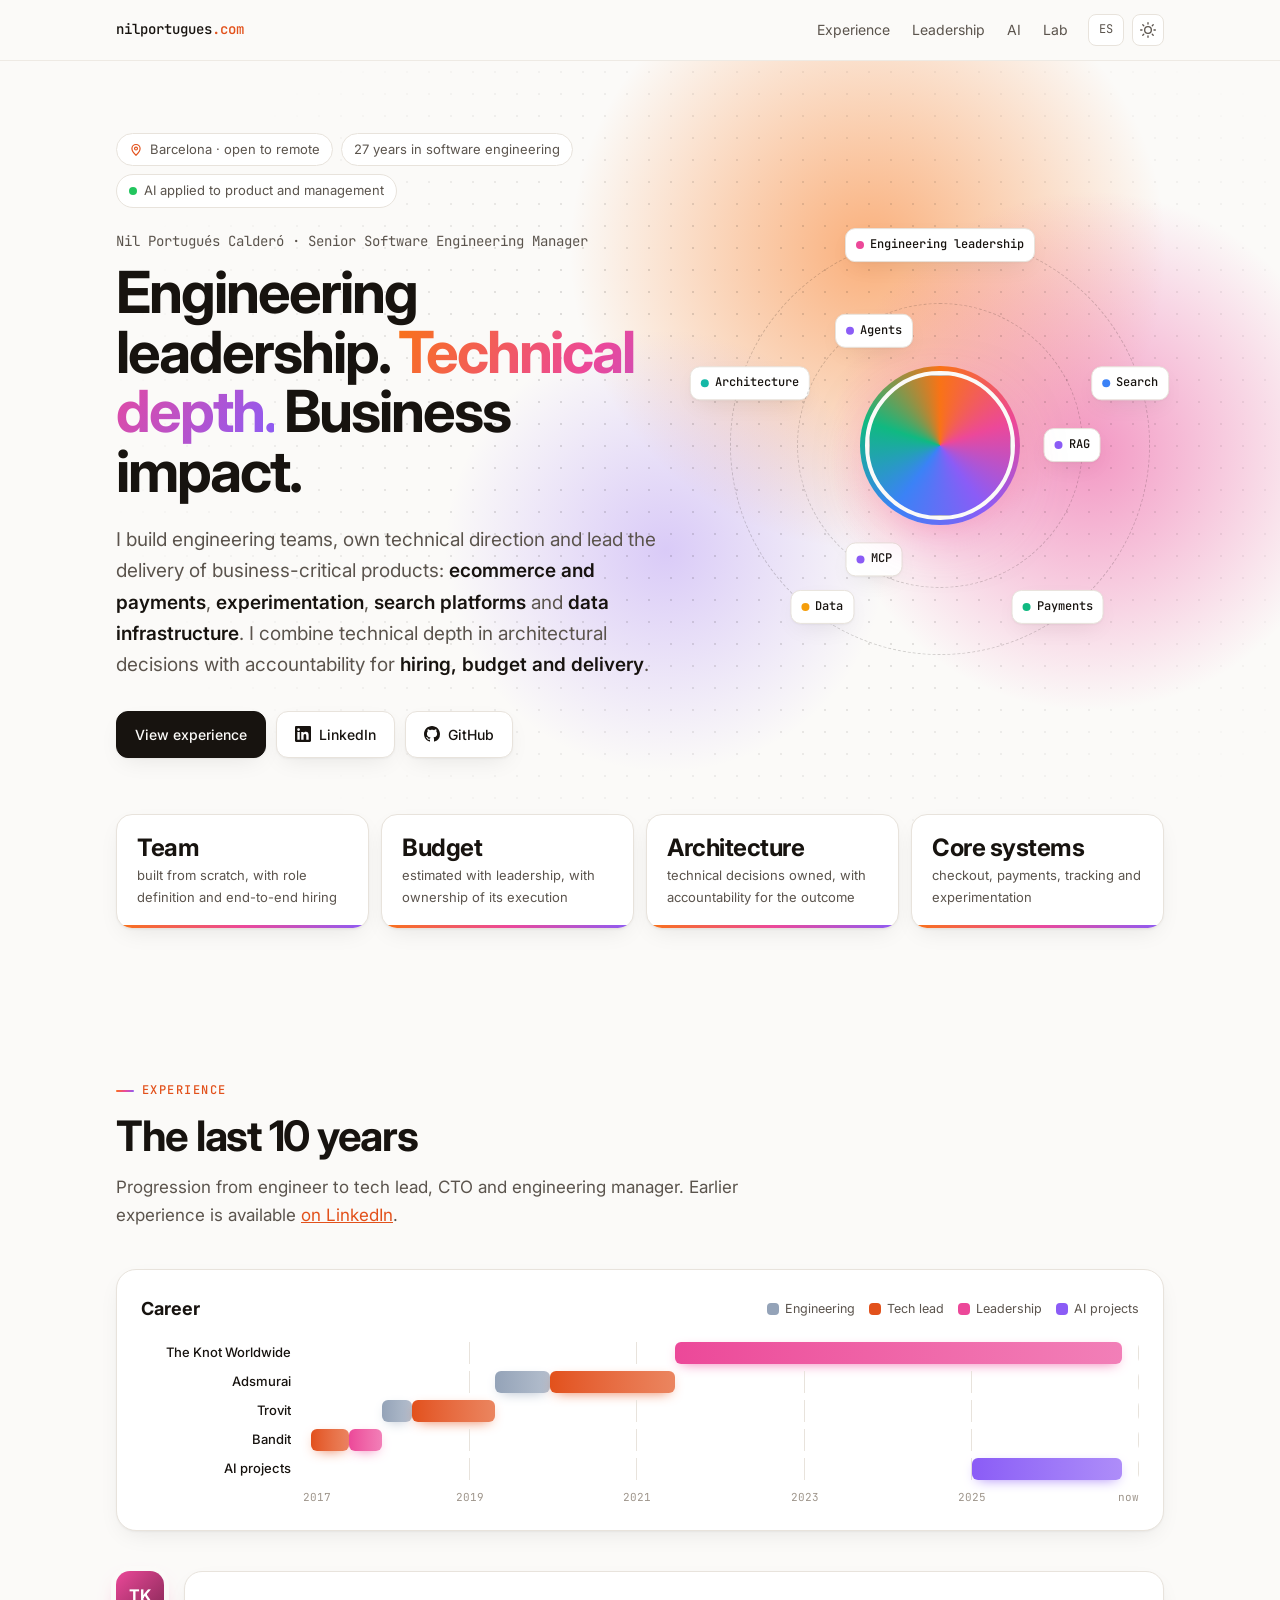
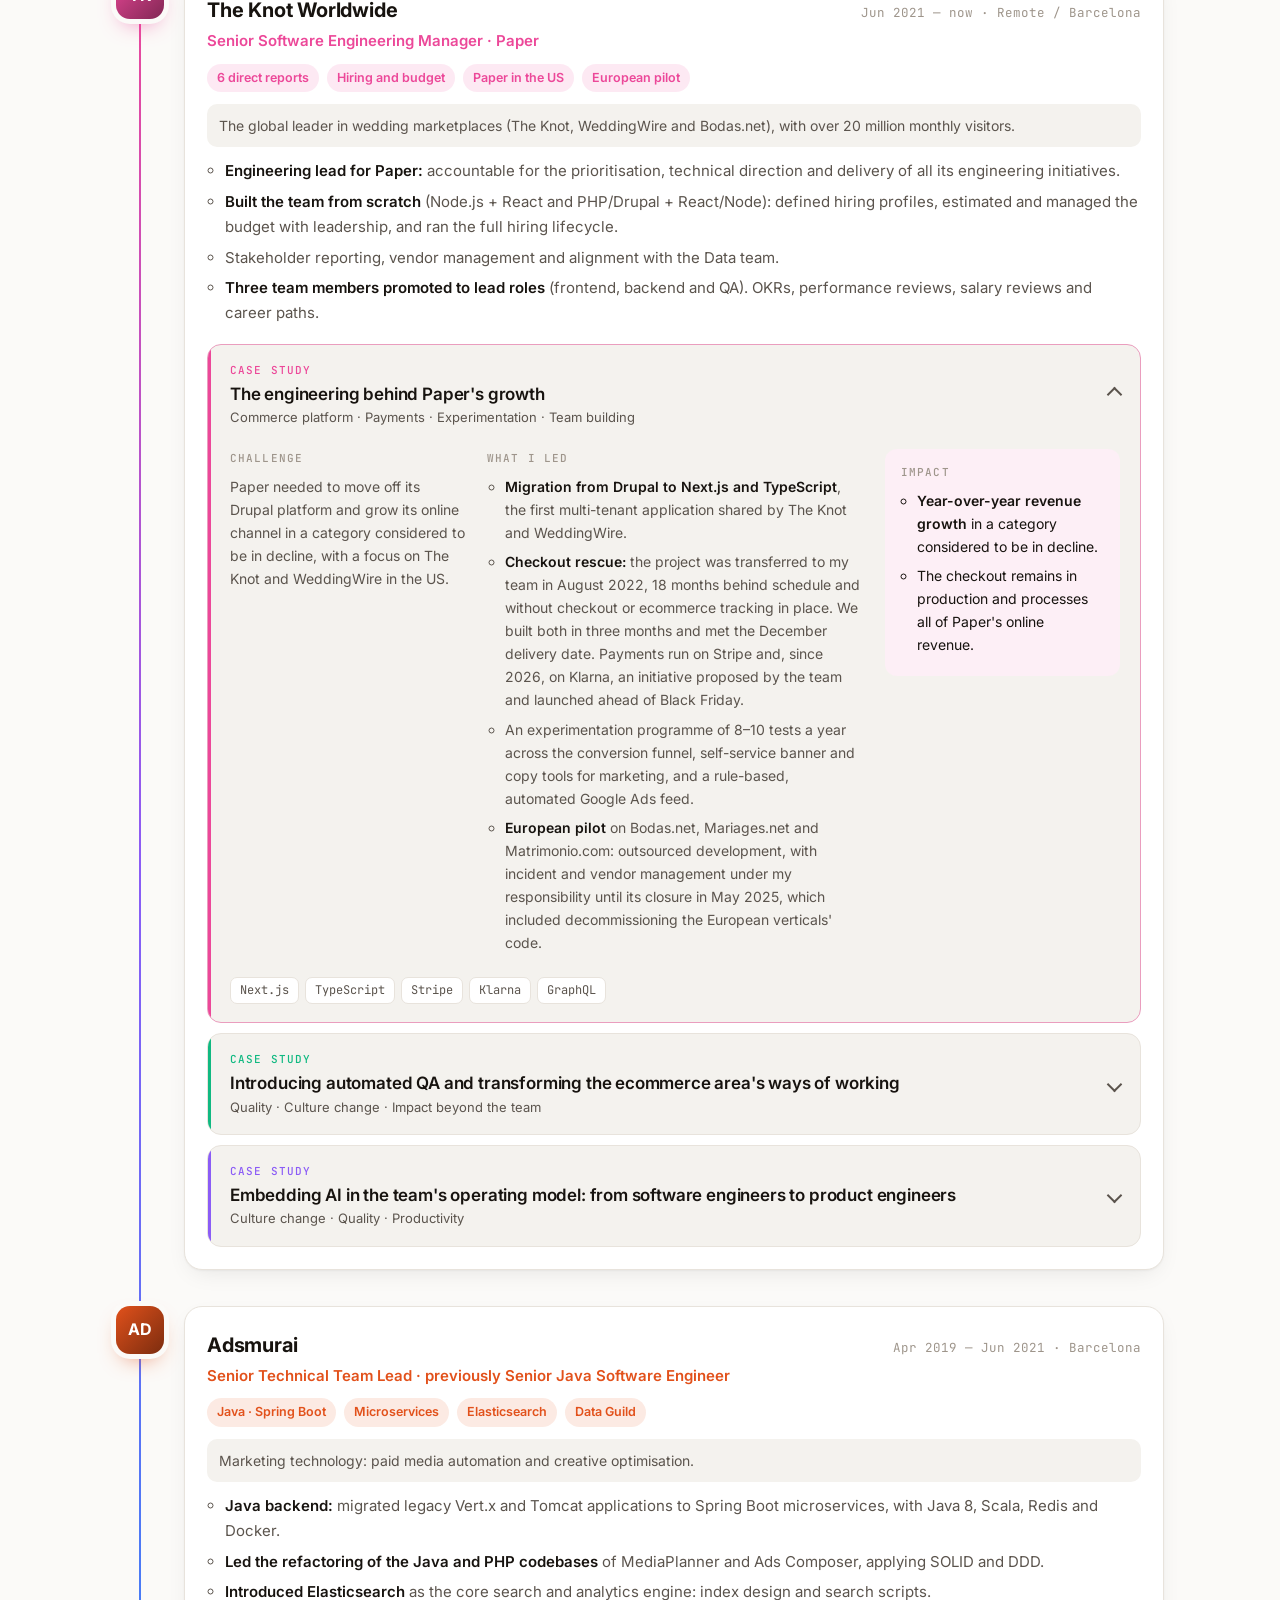
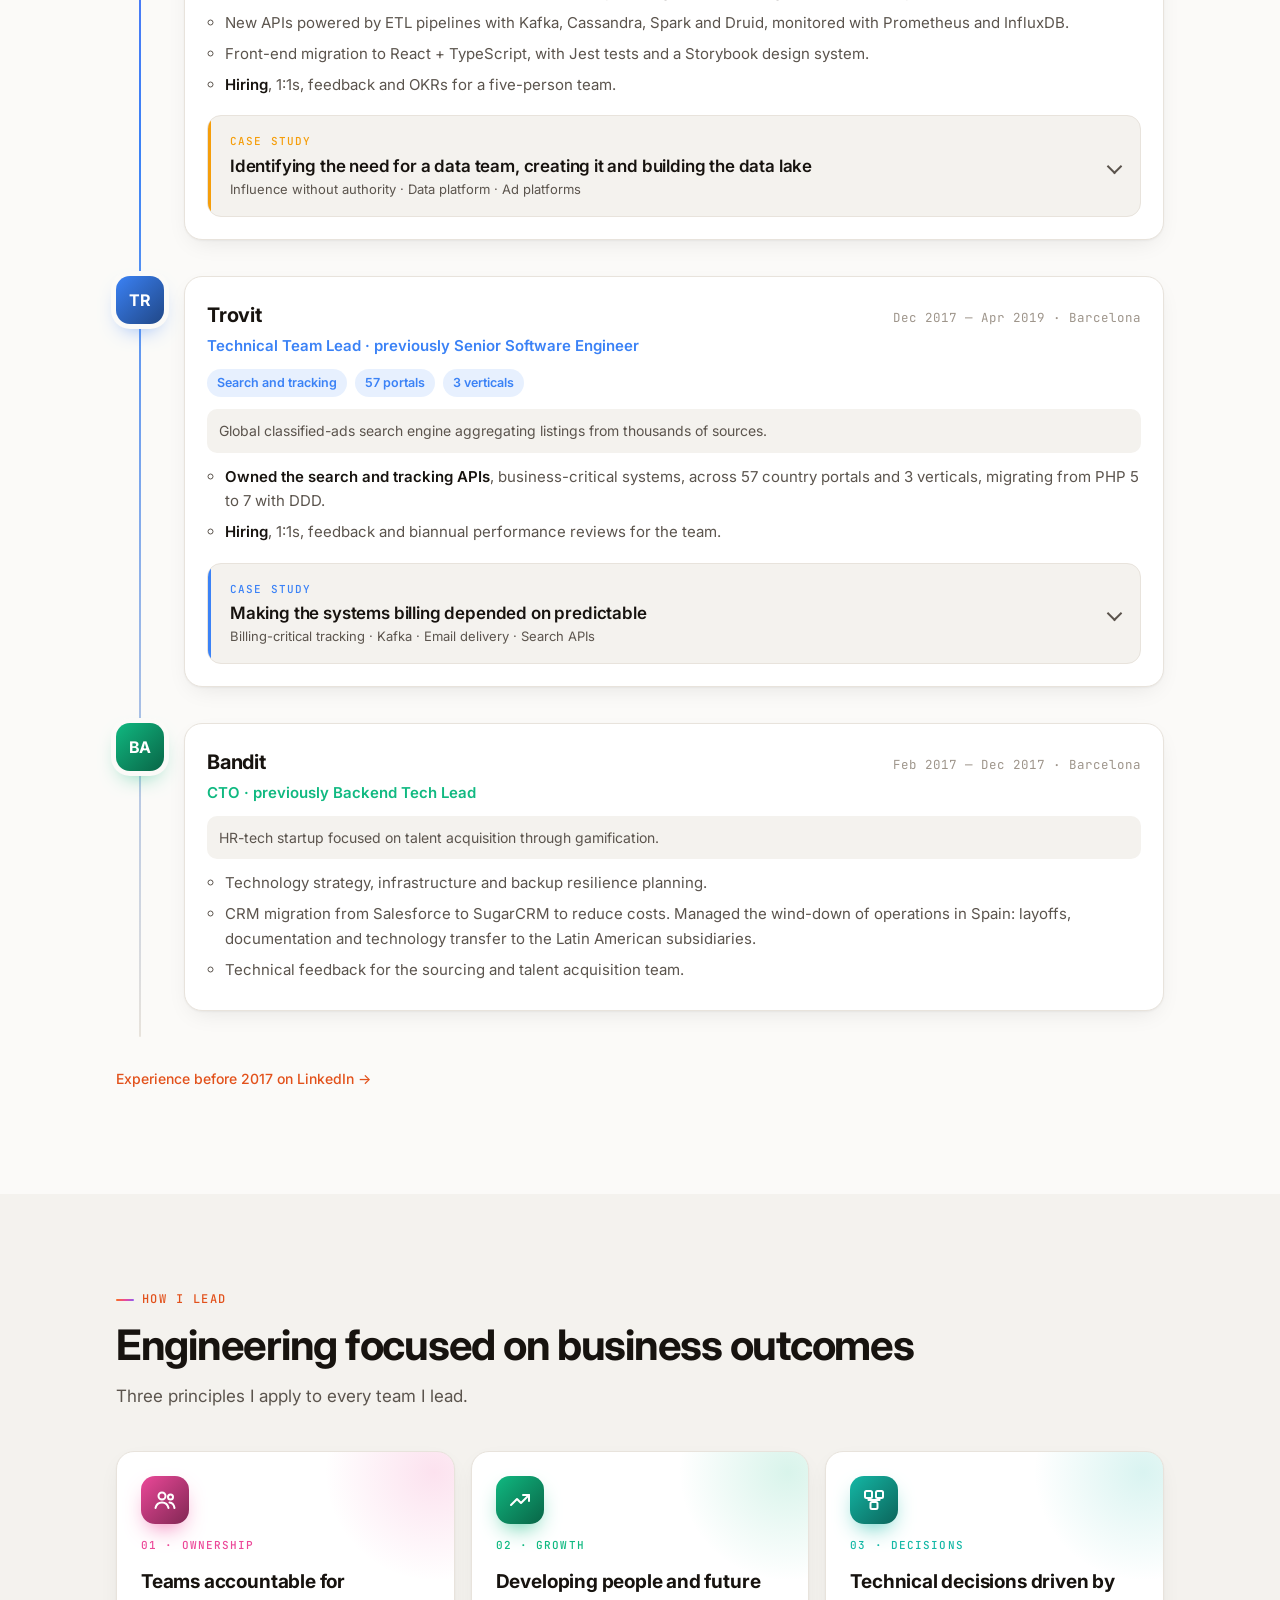
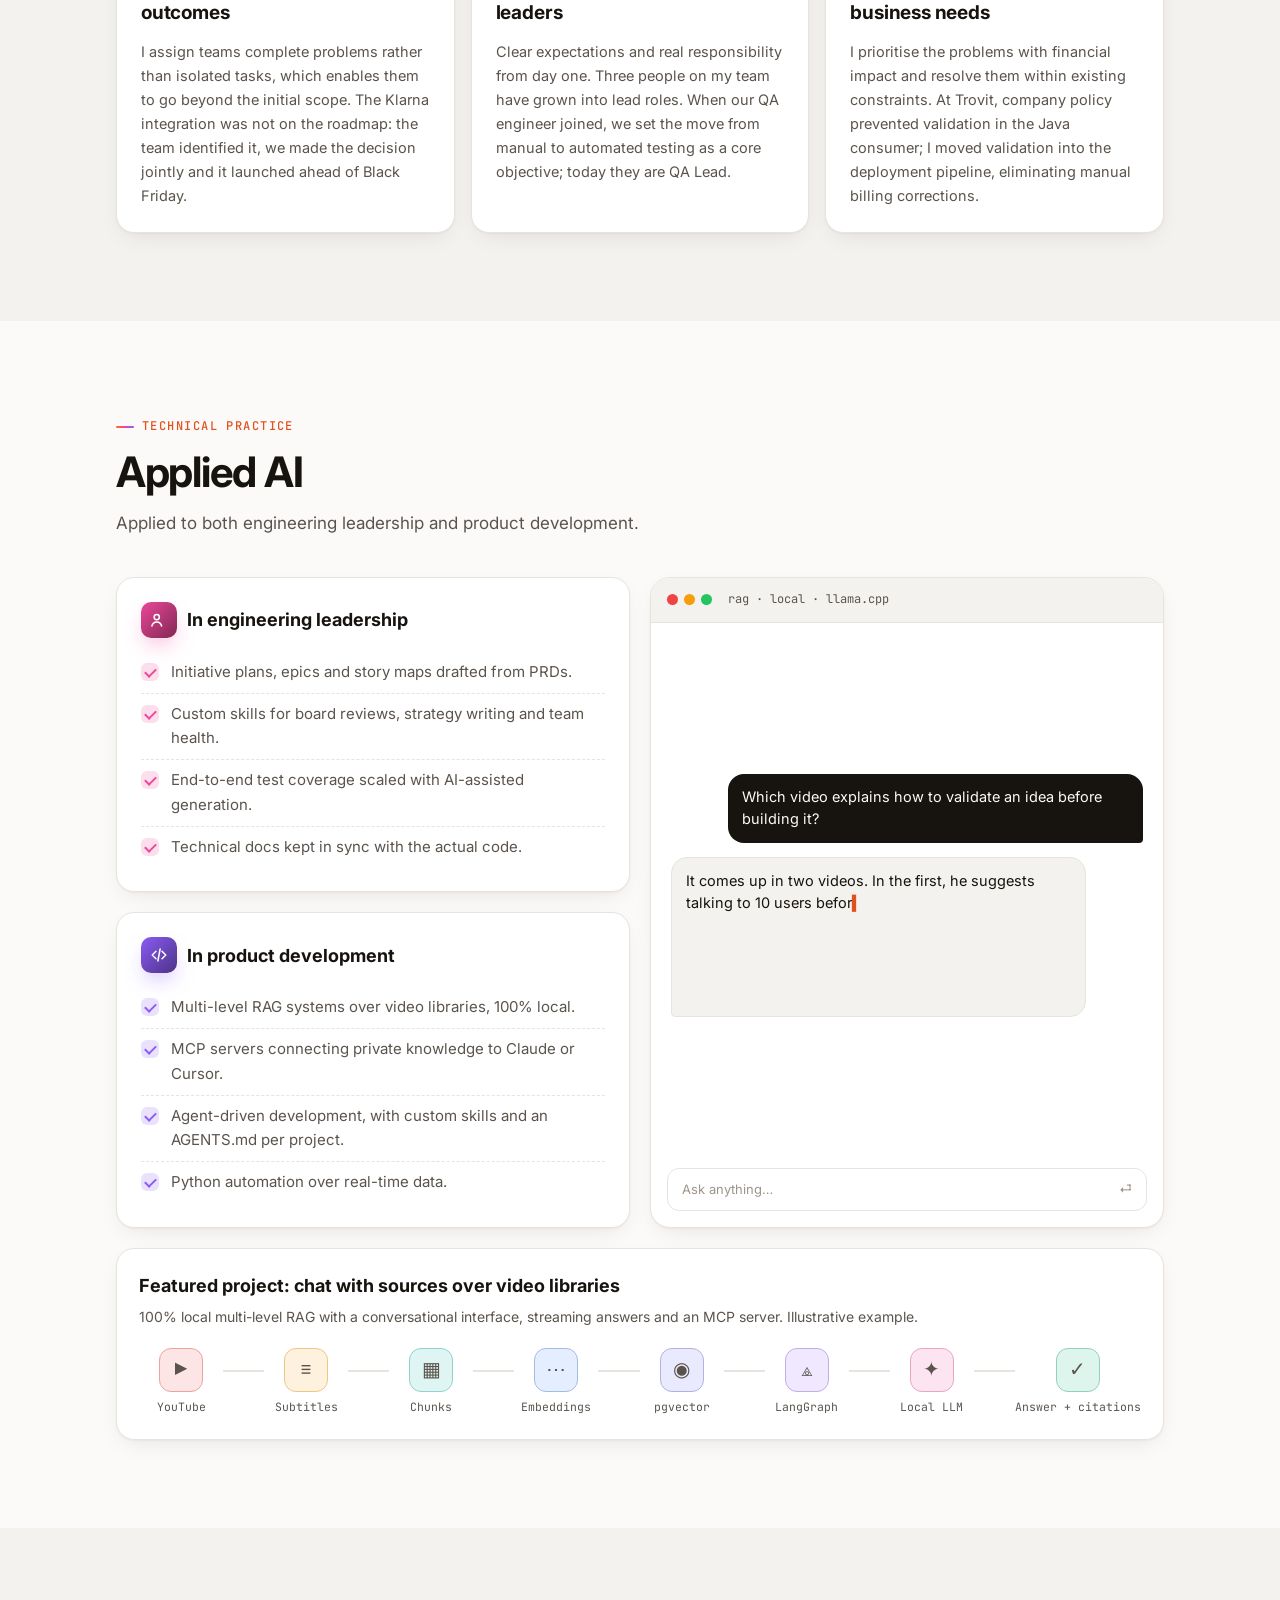
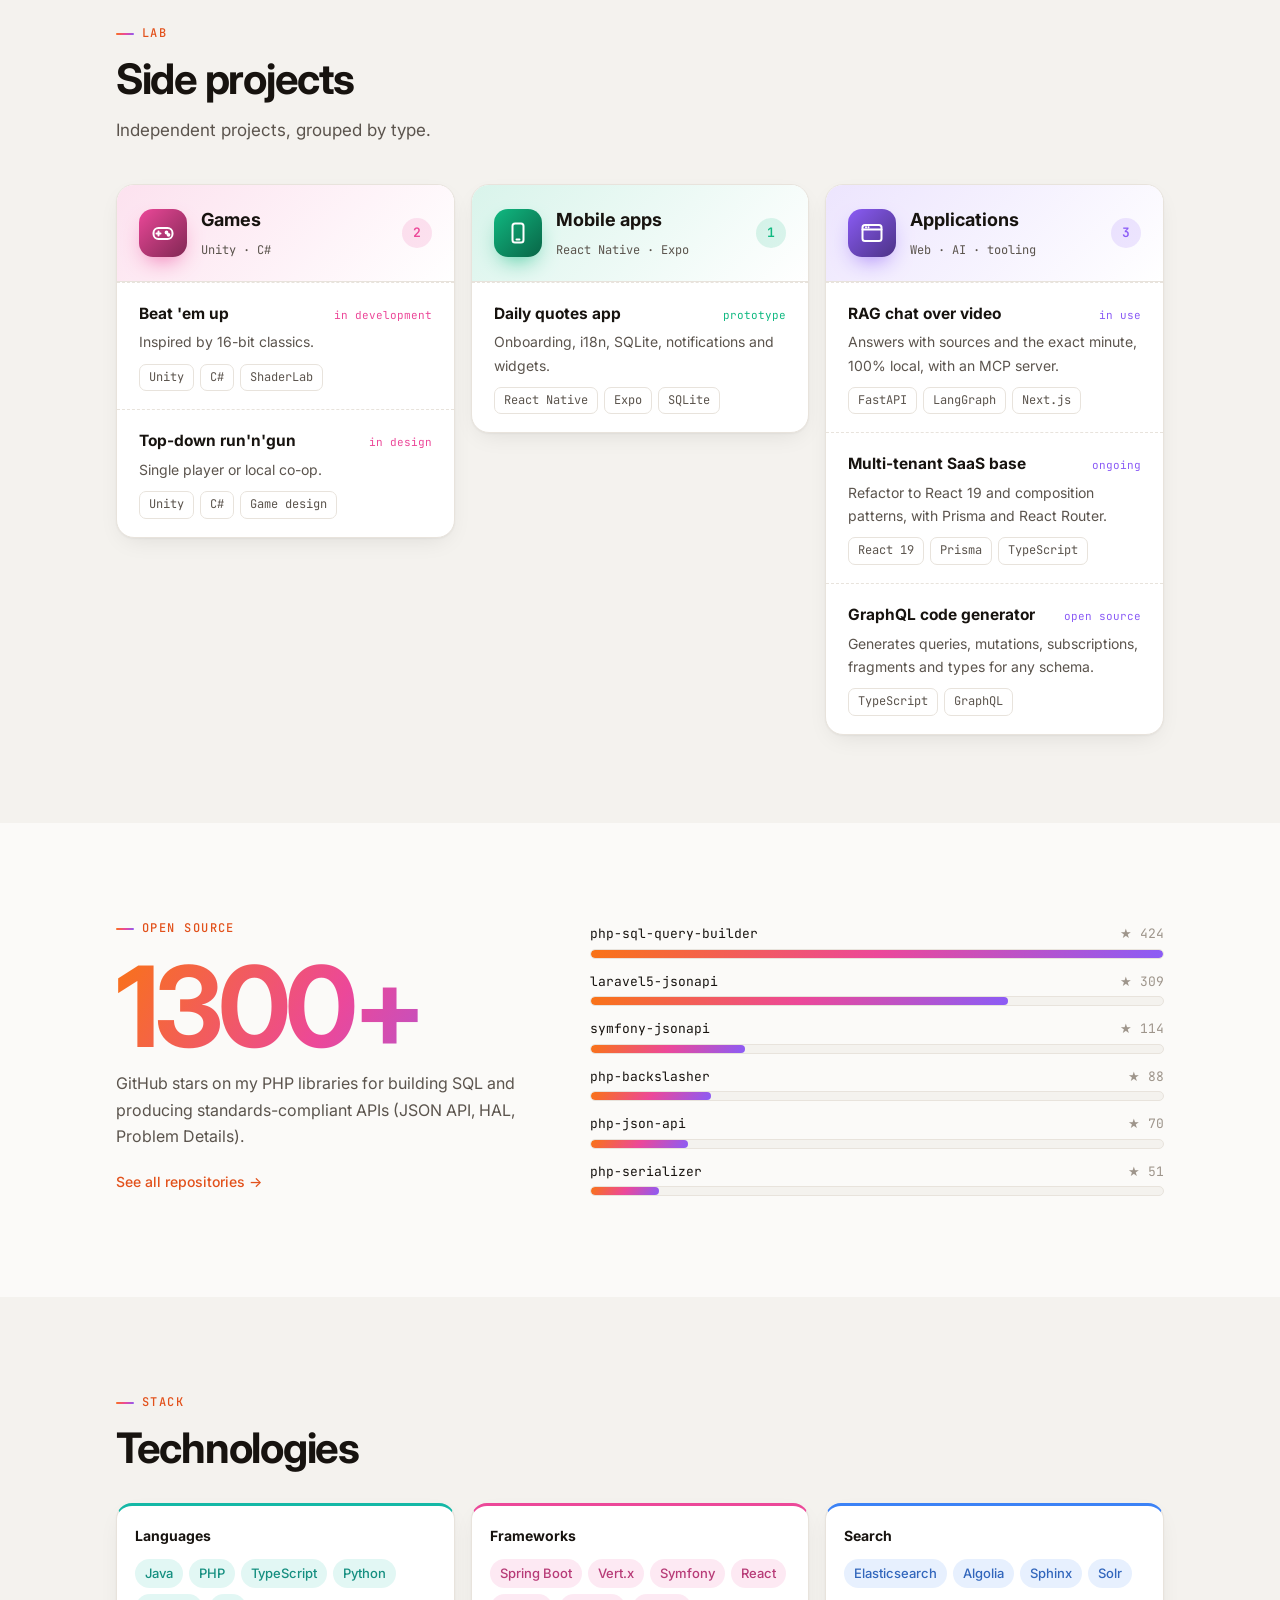
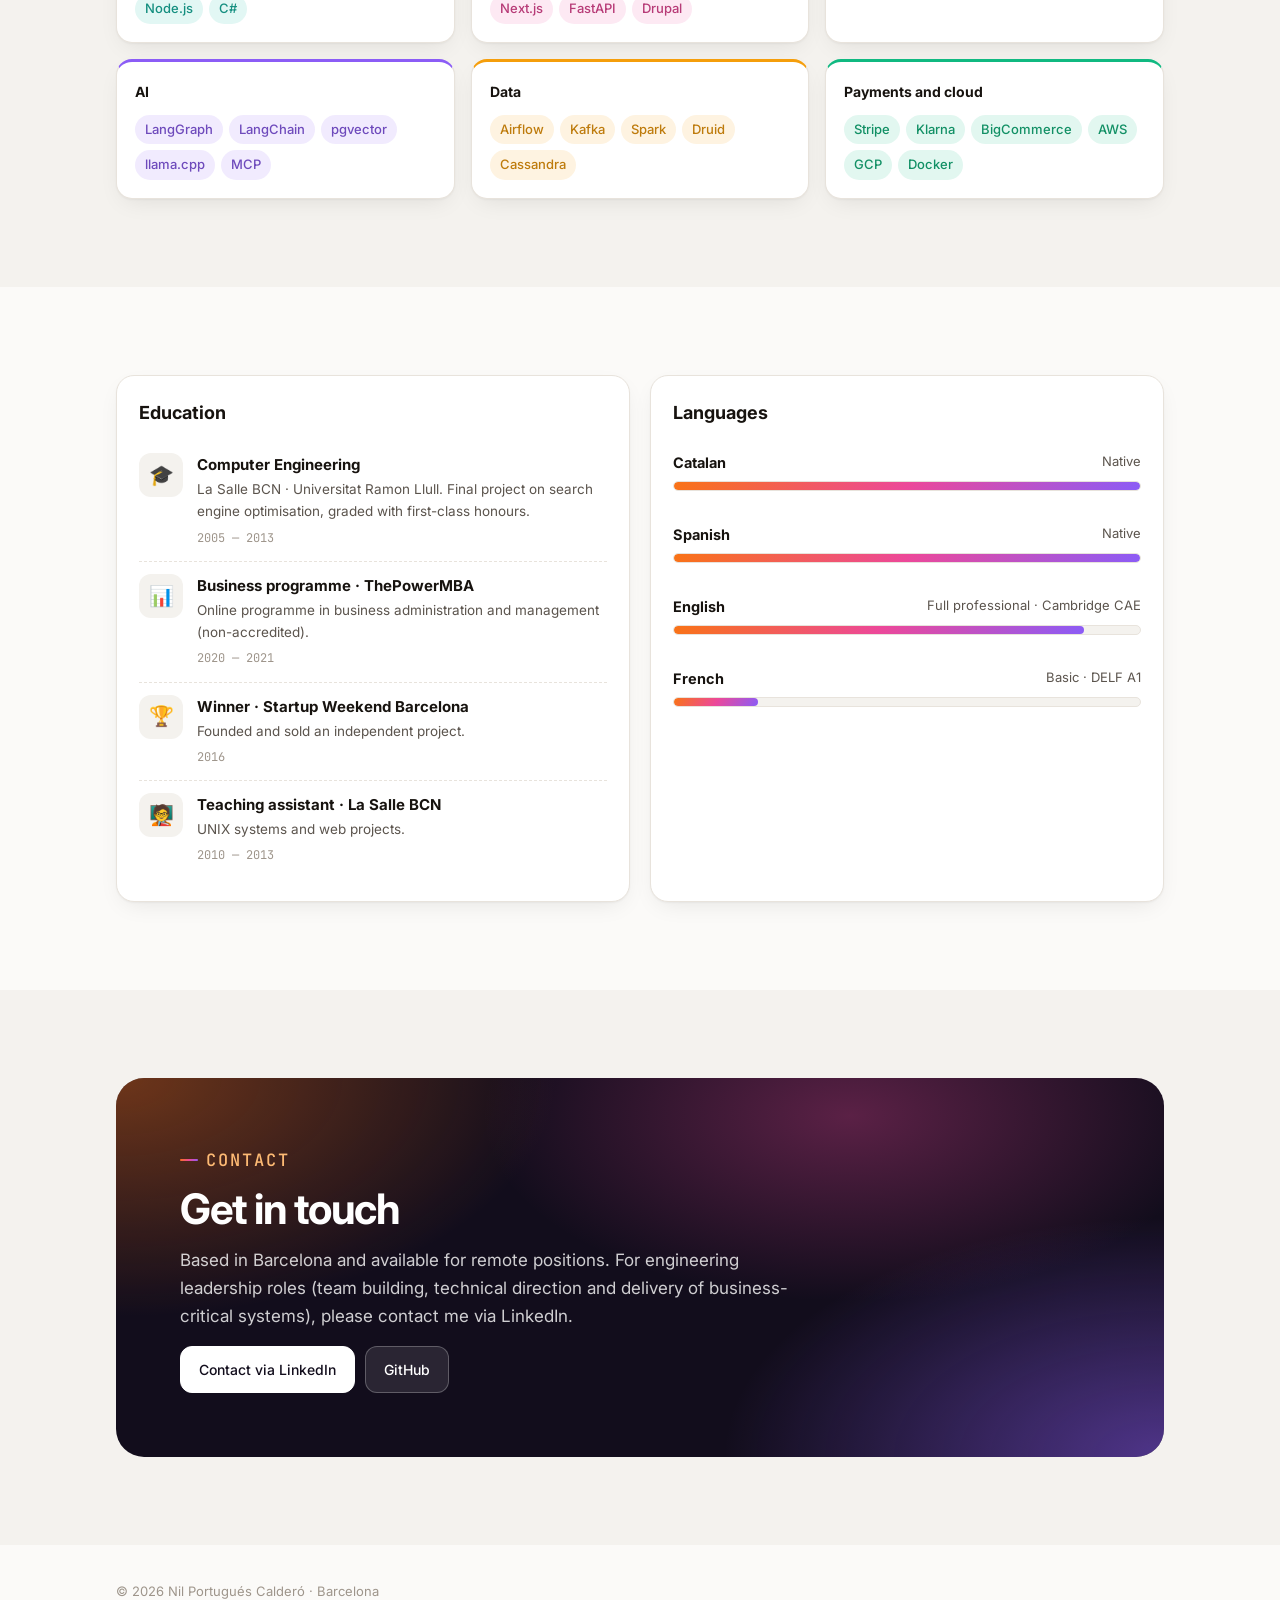
==== commit 90b97b9a: "Fix scroll jank when navigating - Drop backdrop-filter on the sticky nav and filter: blur on decorat" ====
--- a/en/index.html
+++ b/en/index.html
@@ -124,7 +124,7 @@
       </div>
 
       <ul class="jobs">
-        <li class="job reveal" style="--c: var(--c-lead);">
+        <li class="job" style="--c: var(--c-lead);">
           <div class="mono">TK</div>
           <div class="job-card">
             <div class="job-top"><h3>The Knot Worldwide</h3><span class="when">Jun 2021 — now · Remote / Barcelona</span></div>
@@ -218,7 +218,7 @@
             </div>
           </div>
         </li>
-        <li class="job reveal" style="--c: var(--accent);">
+        <li class="job" style="--c: var(--accent);">
           <div class="mono">AD</div>
           <div class="job-card">
             <div class="job-top"><h3>Adsmurai</h3><span class="when">Apr 2019 — Jun 2021 · Barcelona</span></div>
@@ -264,7 +264,7 @@
             </div>
           </div>
         </li>
-        <li class="job reveal" style="--c: var(--c-search);">
+        <li class="job" style="--c: var(--c-search);">
           <div class="mono">TR</div>
           <div class="job-card">
             <div class="job-top"><h3>Trovit</h3><span class="when">Dec 2017 — Apr 2019 · Barcelona</span></div>
@@ -306,7 +306,7 @@
             </div>
           </div>
         </li>
-        <li class="job reveal" style="--c: var(--c-pay);">
+        <li class="job" style="--c: var(--c-pay);">
           <div class="mono">BA</div>
           <div class="job-card">
             <div class="job-top"><h3>Bandit</h3><span class="when">Feb 2017 — Dec 2017 · Barcelona</span></div>
--- a/styles.css
+++ b/styles.css
@@ -61,6 +61,7 @@
 
 * { box-sizing: border-box; }
 html { scroll-behavior: smooth; }
+section[id] { scroll-margin-top: 60px; }
 body {
   margin: 0;
   background: var(--bg);
@@ -77,9 +78,7 @@
 /* ---------- Nav ---------- */
 nav {
   position: sticky; top: 0; z-index: 50;
-  background: color-mix(in srgb, var(--bg) 78%, transparent);
-  backdrop-filter: blur(10px);
-  -webkit-backdrop-filter: blur(10px);
+  background: color-mix(in srgb, var(--bg) 94%, transparent);
   border-bottom: 1px solid color-mix(in srgb, var(--border) 70%, transparent);
 }
 nav .wrap { display: flex; align-items: center; justify-content: space-between; height: 60px; }
@@ -108,10 +107,10 @@
   mask-image: radial-gradient(ellipse 70% 70% at 60% 40%, #000 30%, transparent 75%);
   -webkit-mask-image: radial-gradient(ellipse 70% 70% at 60% 40%, #000 30%, transparent 75%);
 }
-.blob { position: absolute; z-index: -2; border-radius: 50%; filter: blur(70px); opacity: .45; animation: float 18s ease-in-out infinite; will-change: transform; }
-.blob.b1 { width: 420px; height: 420px; background: #f97316; top: -120px; right: 8%; }
-.blob.b2 { width: 360px; height: 360px; background: #ec4899; top: 120px; right: -80px; animation-delay: -6s; }
-.blob.b3 { width: 300px; height: 300px; background: #8b5cf6; top: 260px; right: 30%; animation-delay: -12s; opacity: .3; }
+.blob { position: absolute; z-index: -2; border-radius: 50%; background: radial-gradient(circle, var(--b) 0%, transparent 68%); opacity: .55; animation: float 18s ease-in-out infinite; }
+.blob.b1 { width: 620px; height: 620px; --b: #f97316; top: -120px; right: 8%; }
+.blob.b2 { width: 540px; height: 540px; --b: #ec4899; top: 120px; right: -80px; animation-delay: -6s; }
+.blob.b3 { width: 460px; height: 460px; --b: #8b5cf6; top: 260px; right: 30%; animation-delay: -12s; opacity: .3; }
 @keyframes float {
   0%, 100% { transform: translate(0, 0) scale(1); }
   33% { transform: translate(-40px, 30px) scale(1.08); }
@@ -202,7 +201,9 @@
 .alt { background: var(--surface-2); }
 
 /* Reveal on scroll */
-.reveal { opacity: 0; transform: translateY(24px); transition: opacity .7s ease, transform .7s cubic-bezier(.2,.8,.2,1); }
+.reveal { opacity: 0; transform: translateY(12px); transition: opacity .5s ease, transform .5s ease; }
+/* After in-page navigation, show everything at once instead of animating it in */
+.no-reveal .reveal { opacity: 1; transform: none; transition: none; }
 .reveal.in { opacity: 1; transform: none; }
 
 /* ---------- Leadership principles ---------- */
@@ -216,7 +217,7 @@
 }
 .xcard::before {
   content: ""; position: absolute; width: 220px; height: 220px; right: -90px; top: -90px; border-radius: 50%;
-  background: var(--c); opacity: .12; filter: blur(30px); transition: opacity .25s;
+  background: radial-gradient(circle, var(--c) 0%, transparent 70%); opacity: .16; transition: opacity .25s;
 }
 .xcard:hover { transform: translateY(-4px); border-color: color-mix(in srgb, var(--c) 60%, var(--border)); }
 .xcard:hover::before { opacity: .28; }
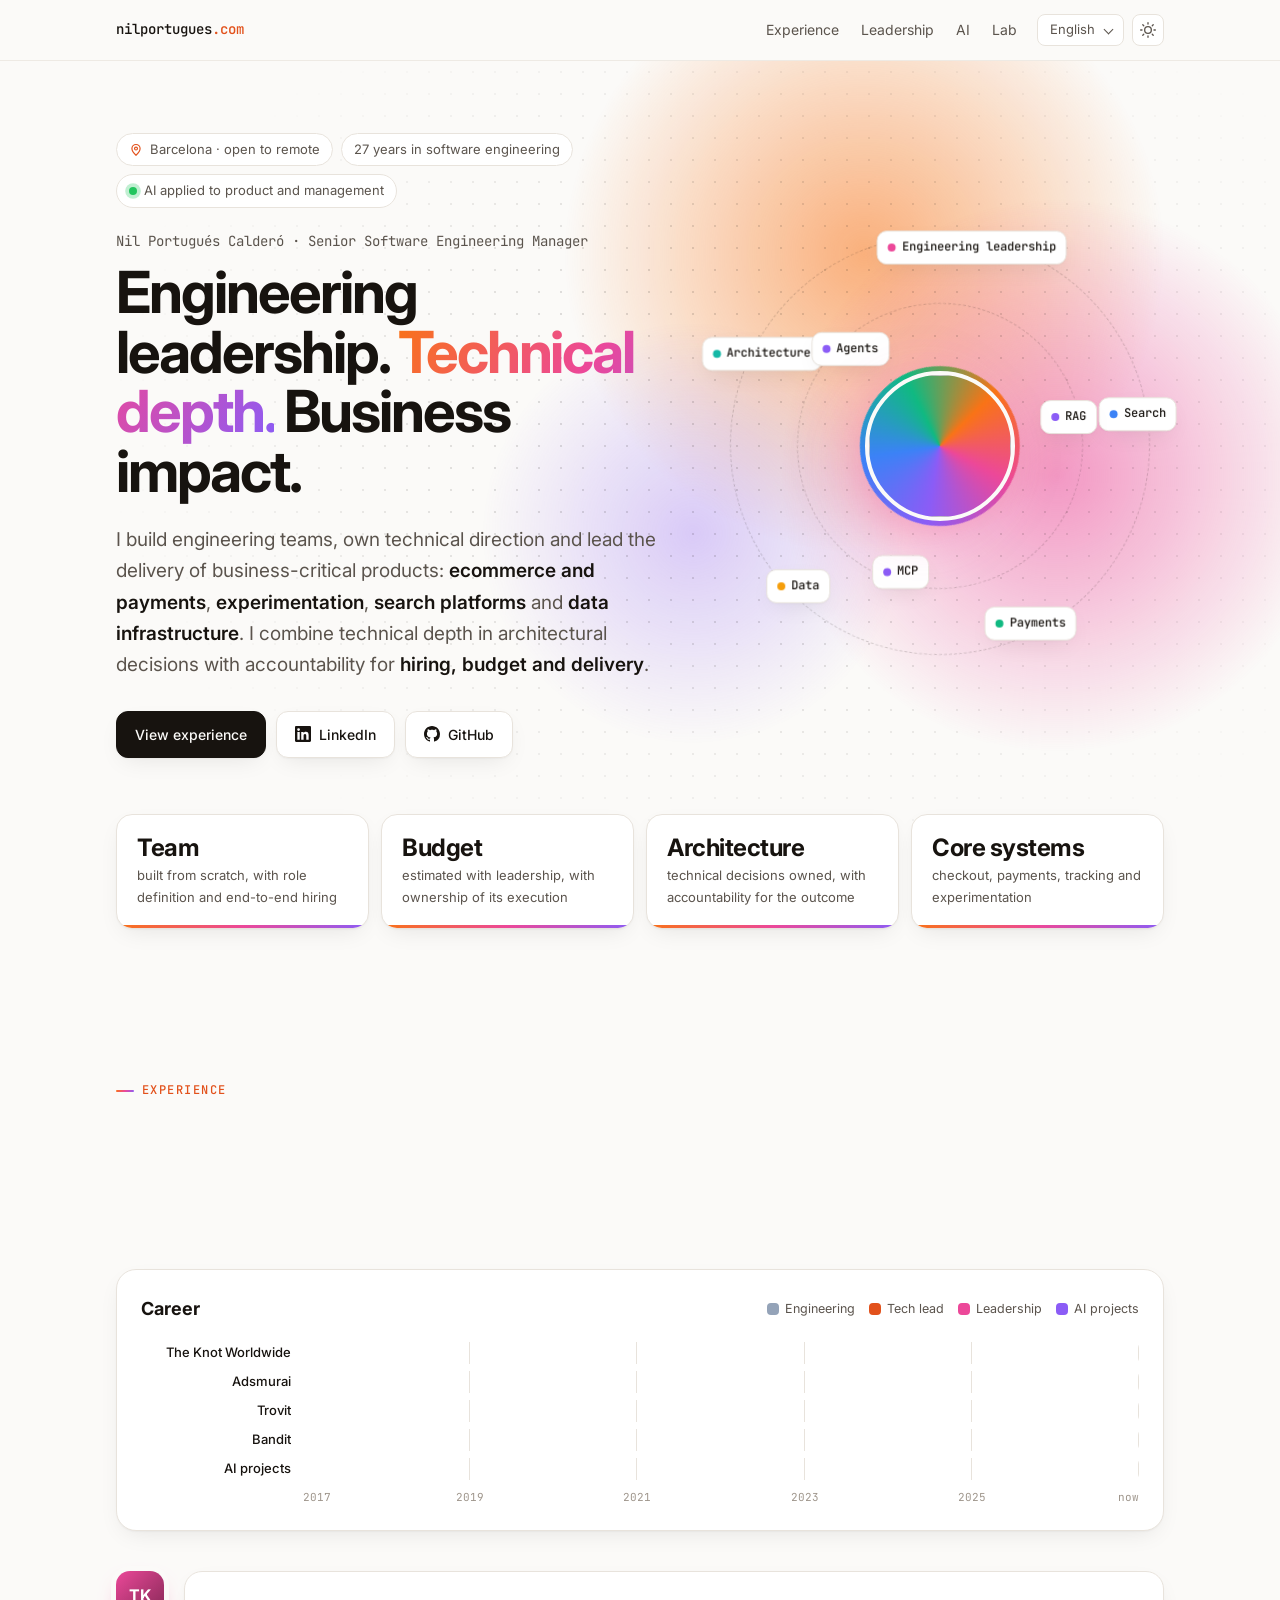
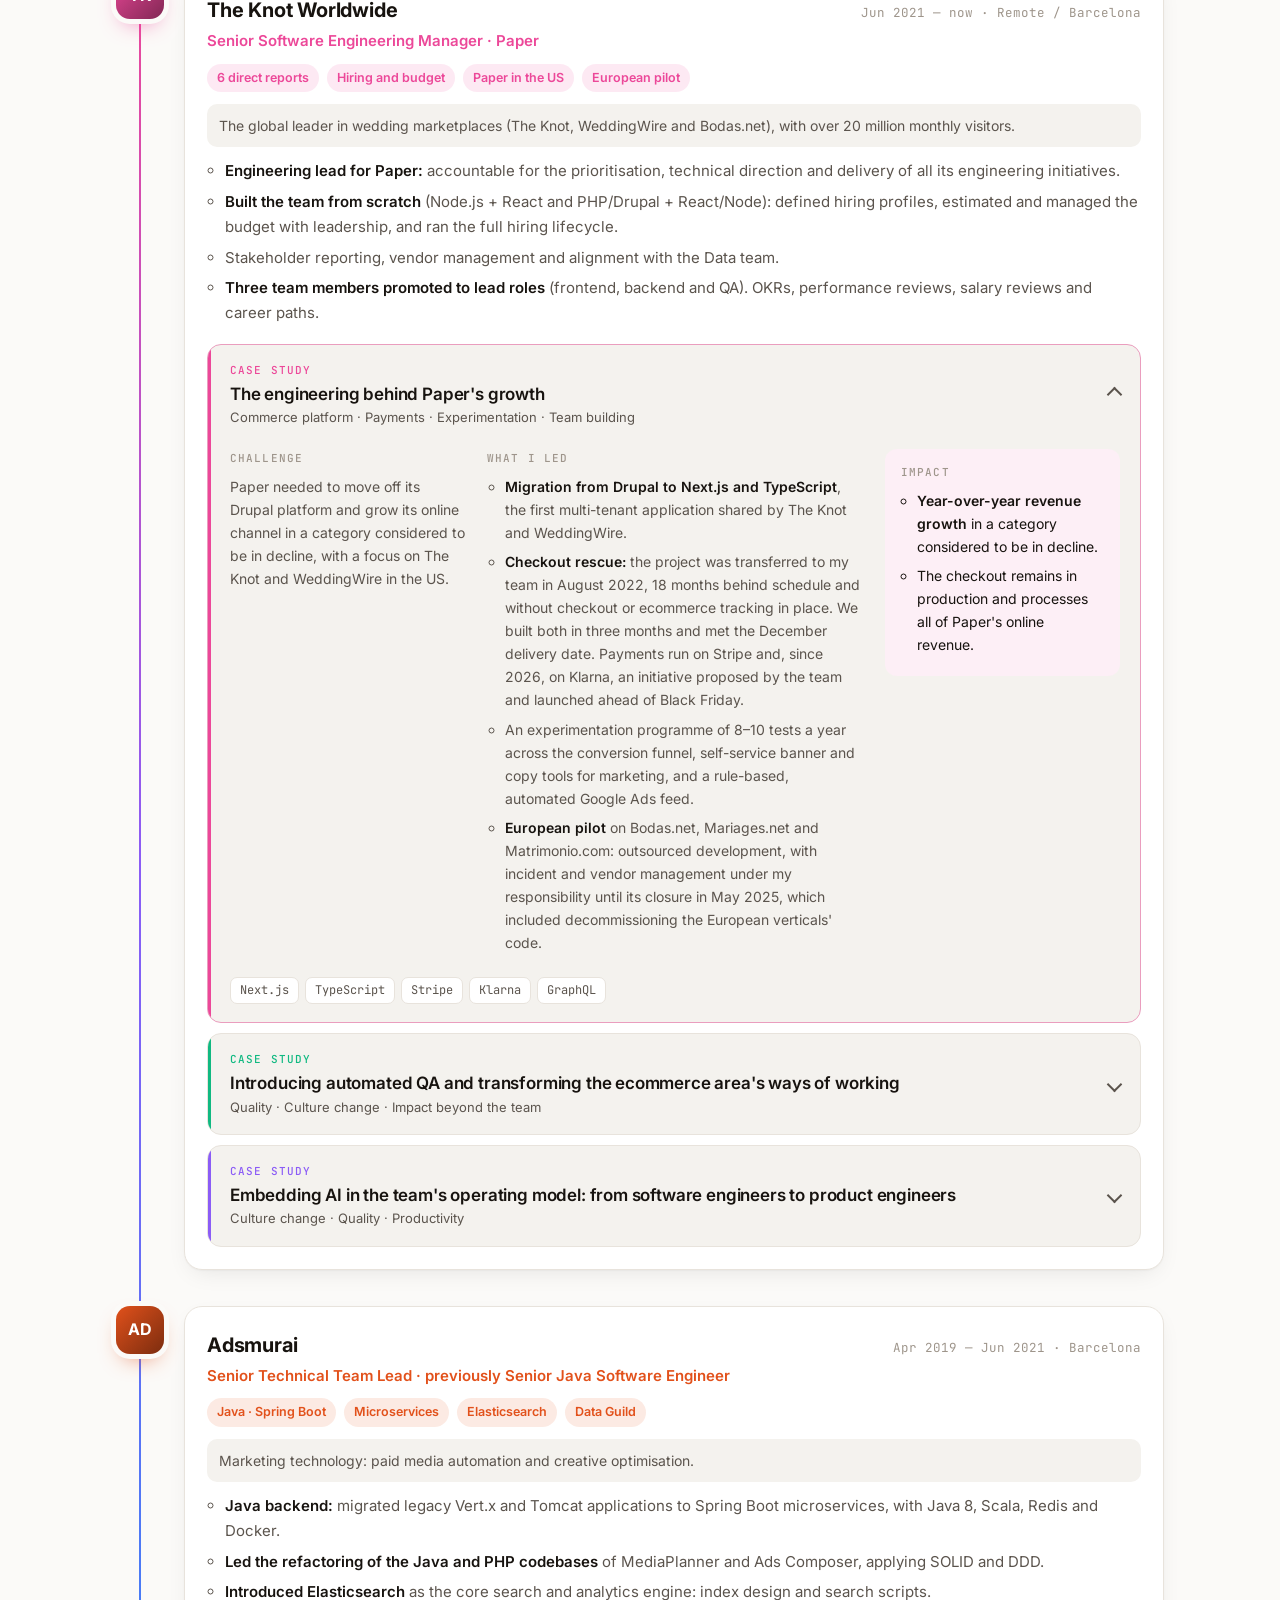
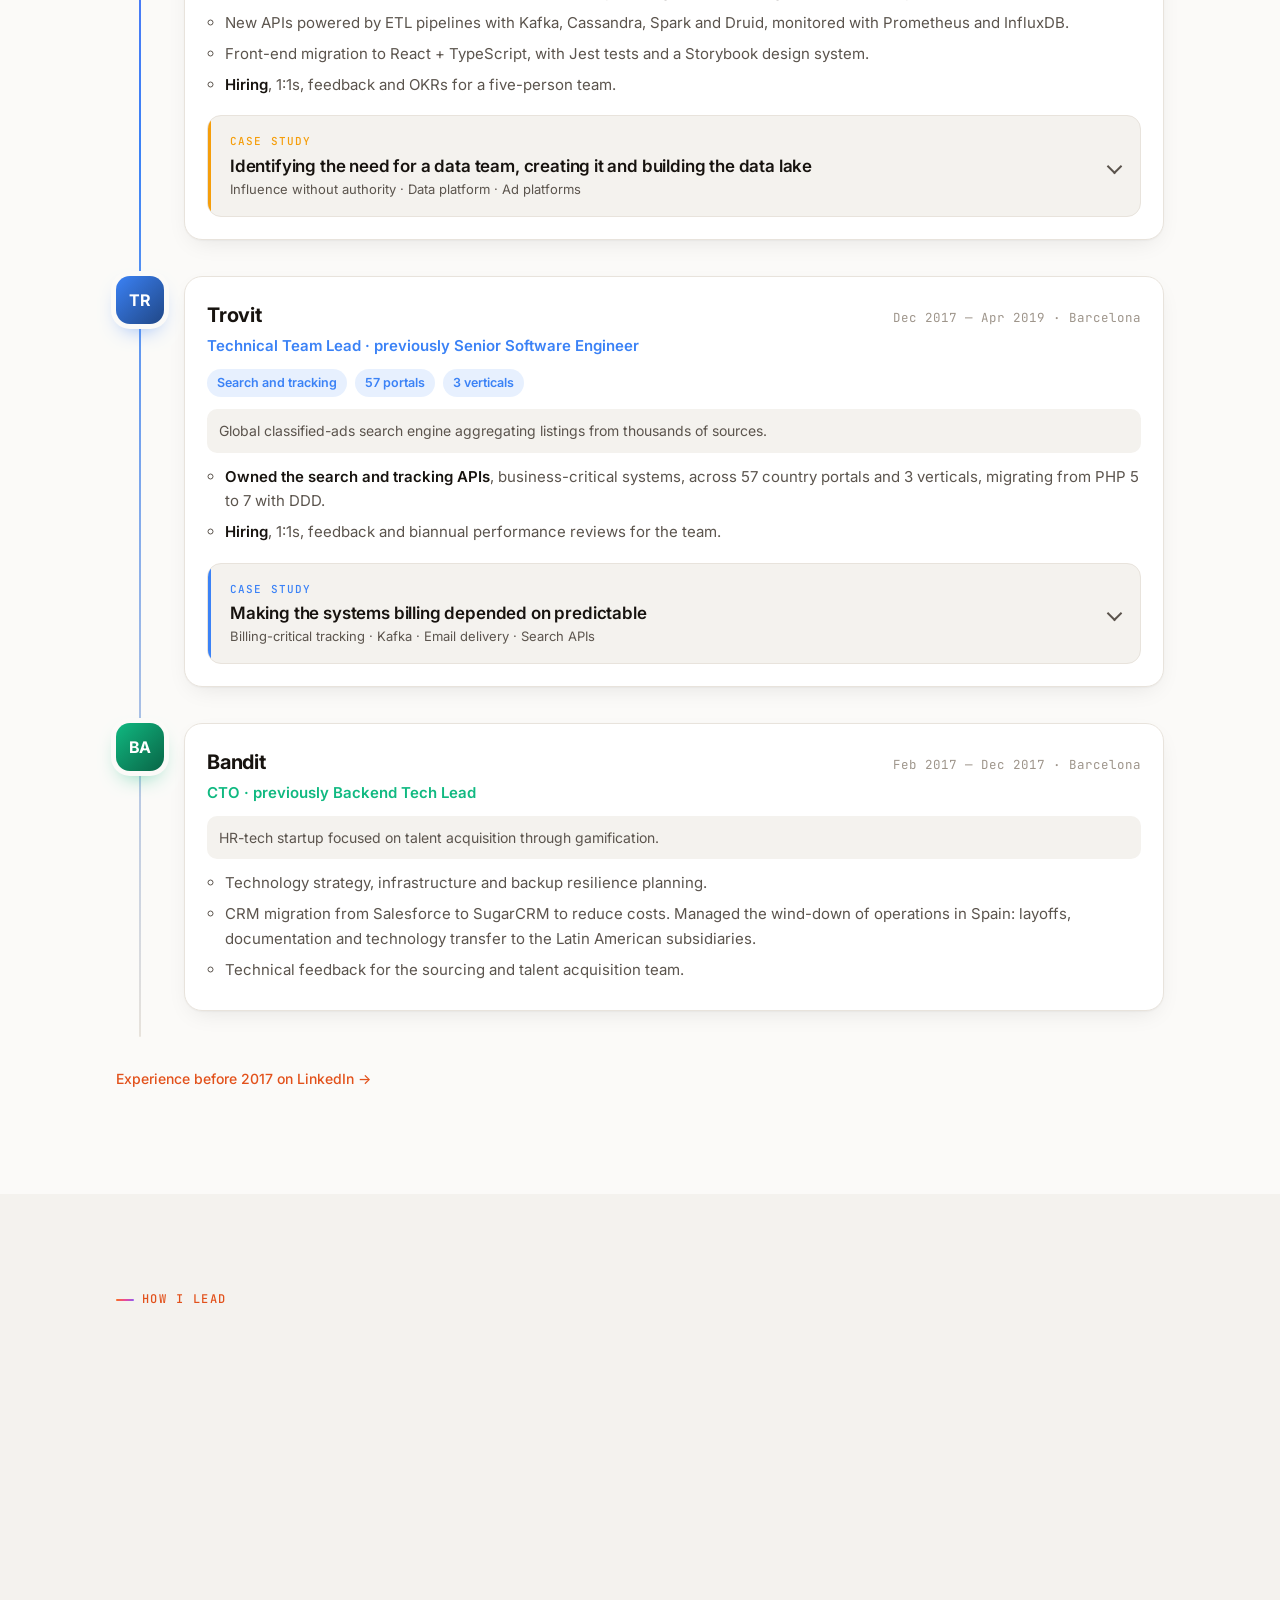
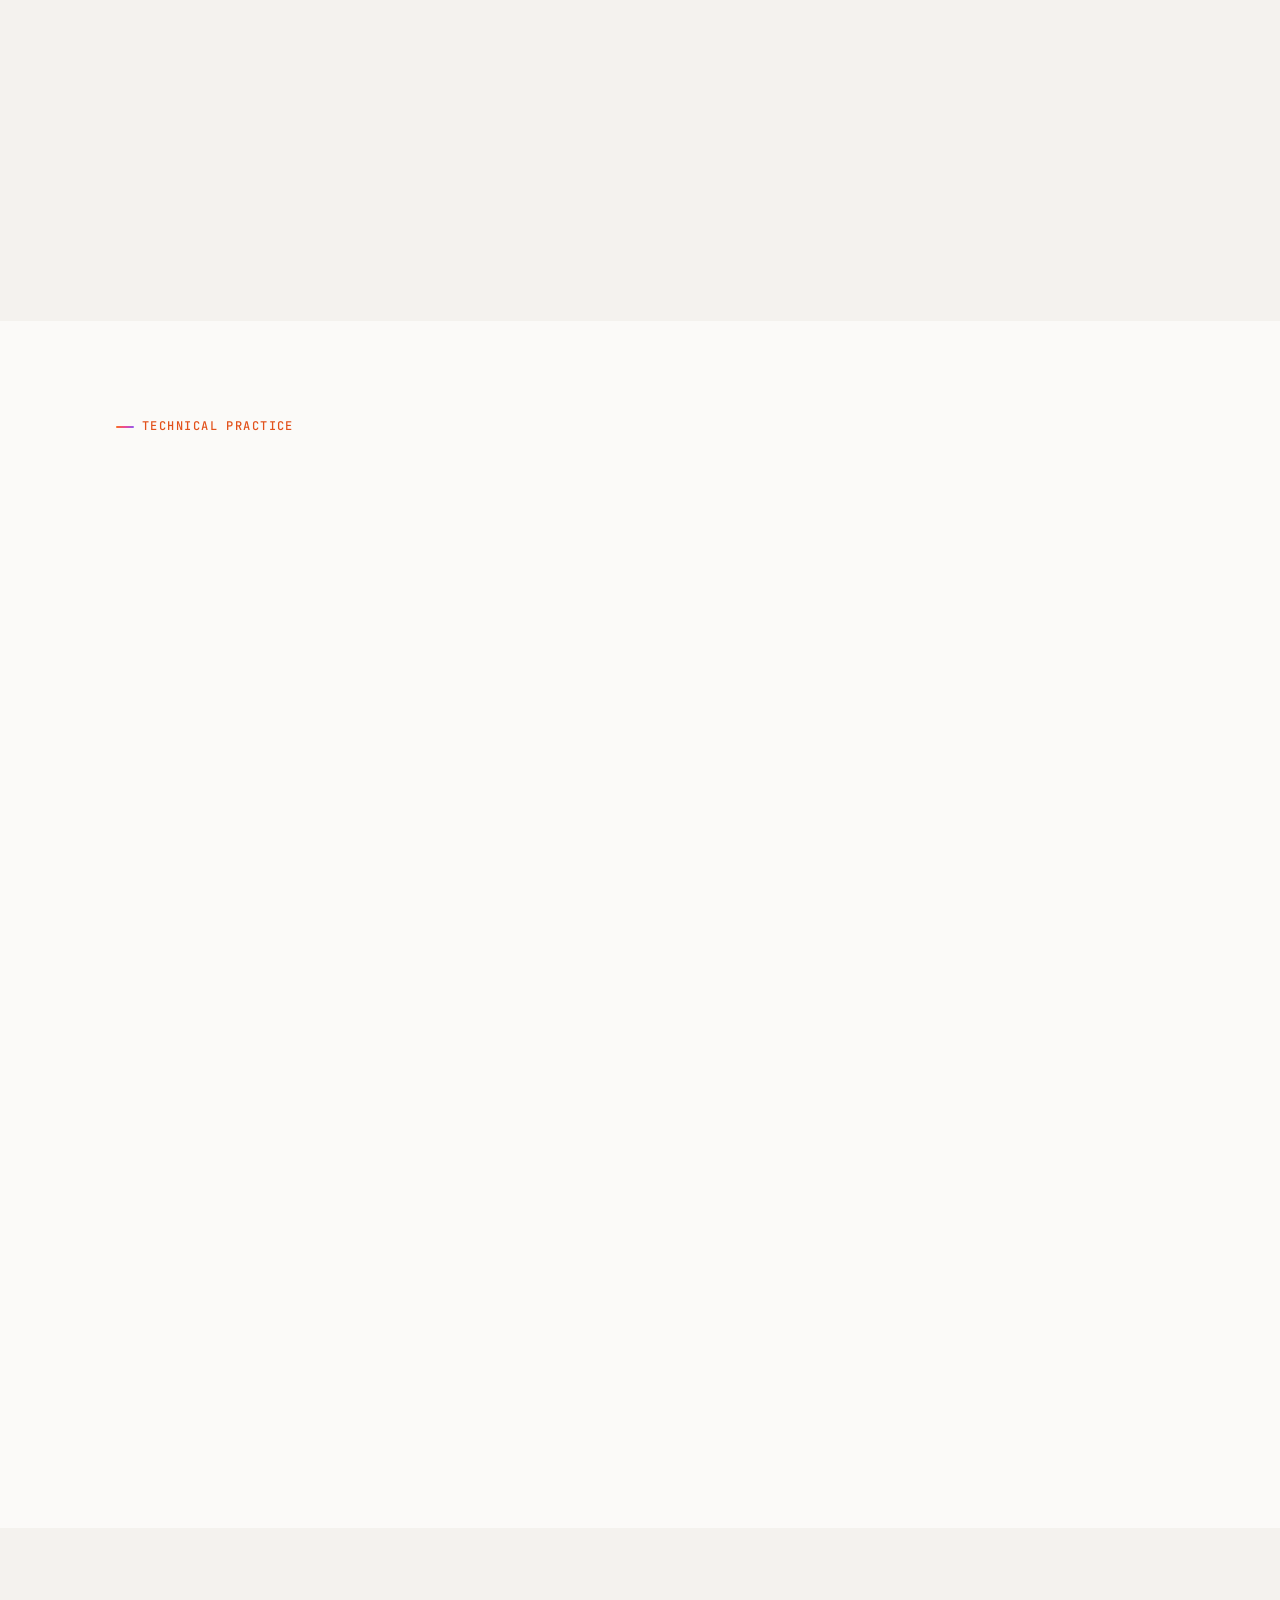
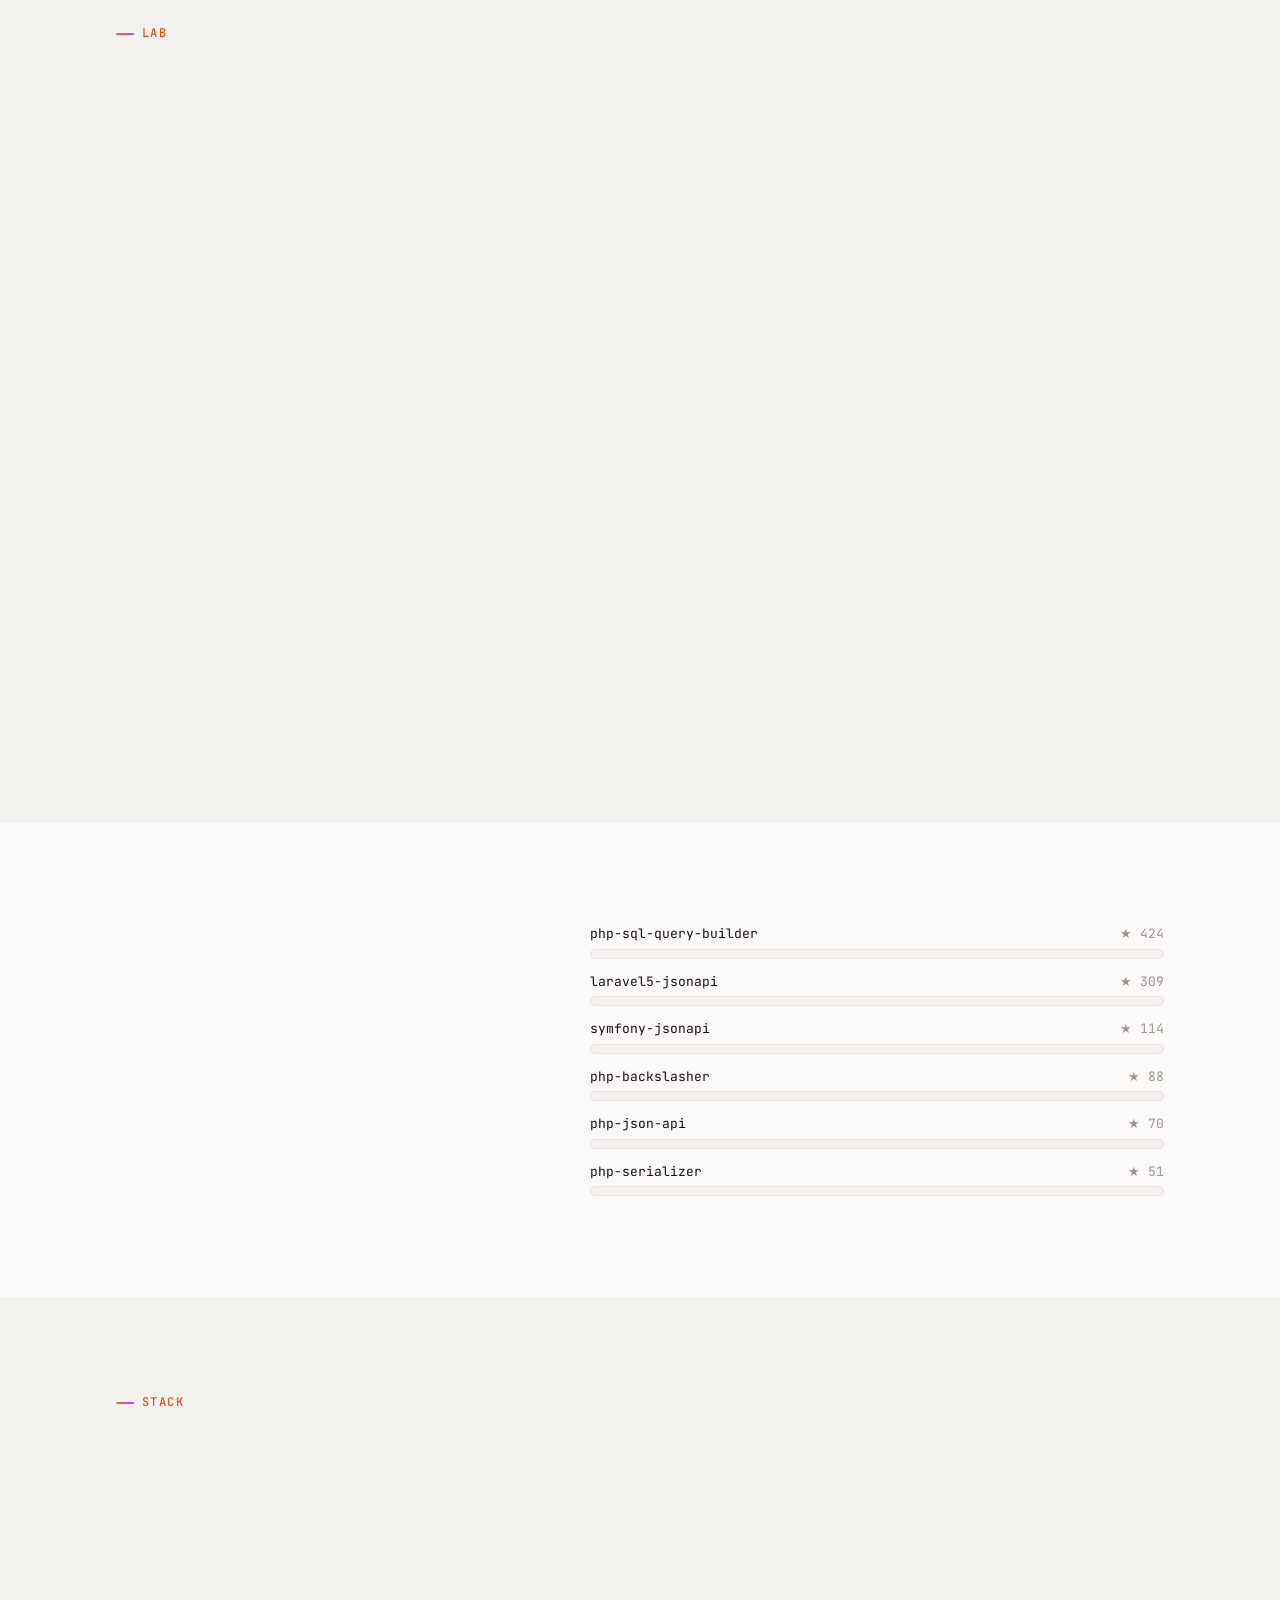
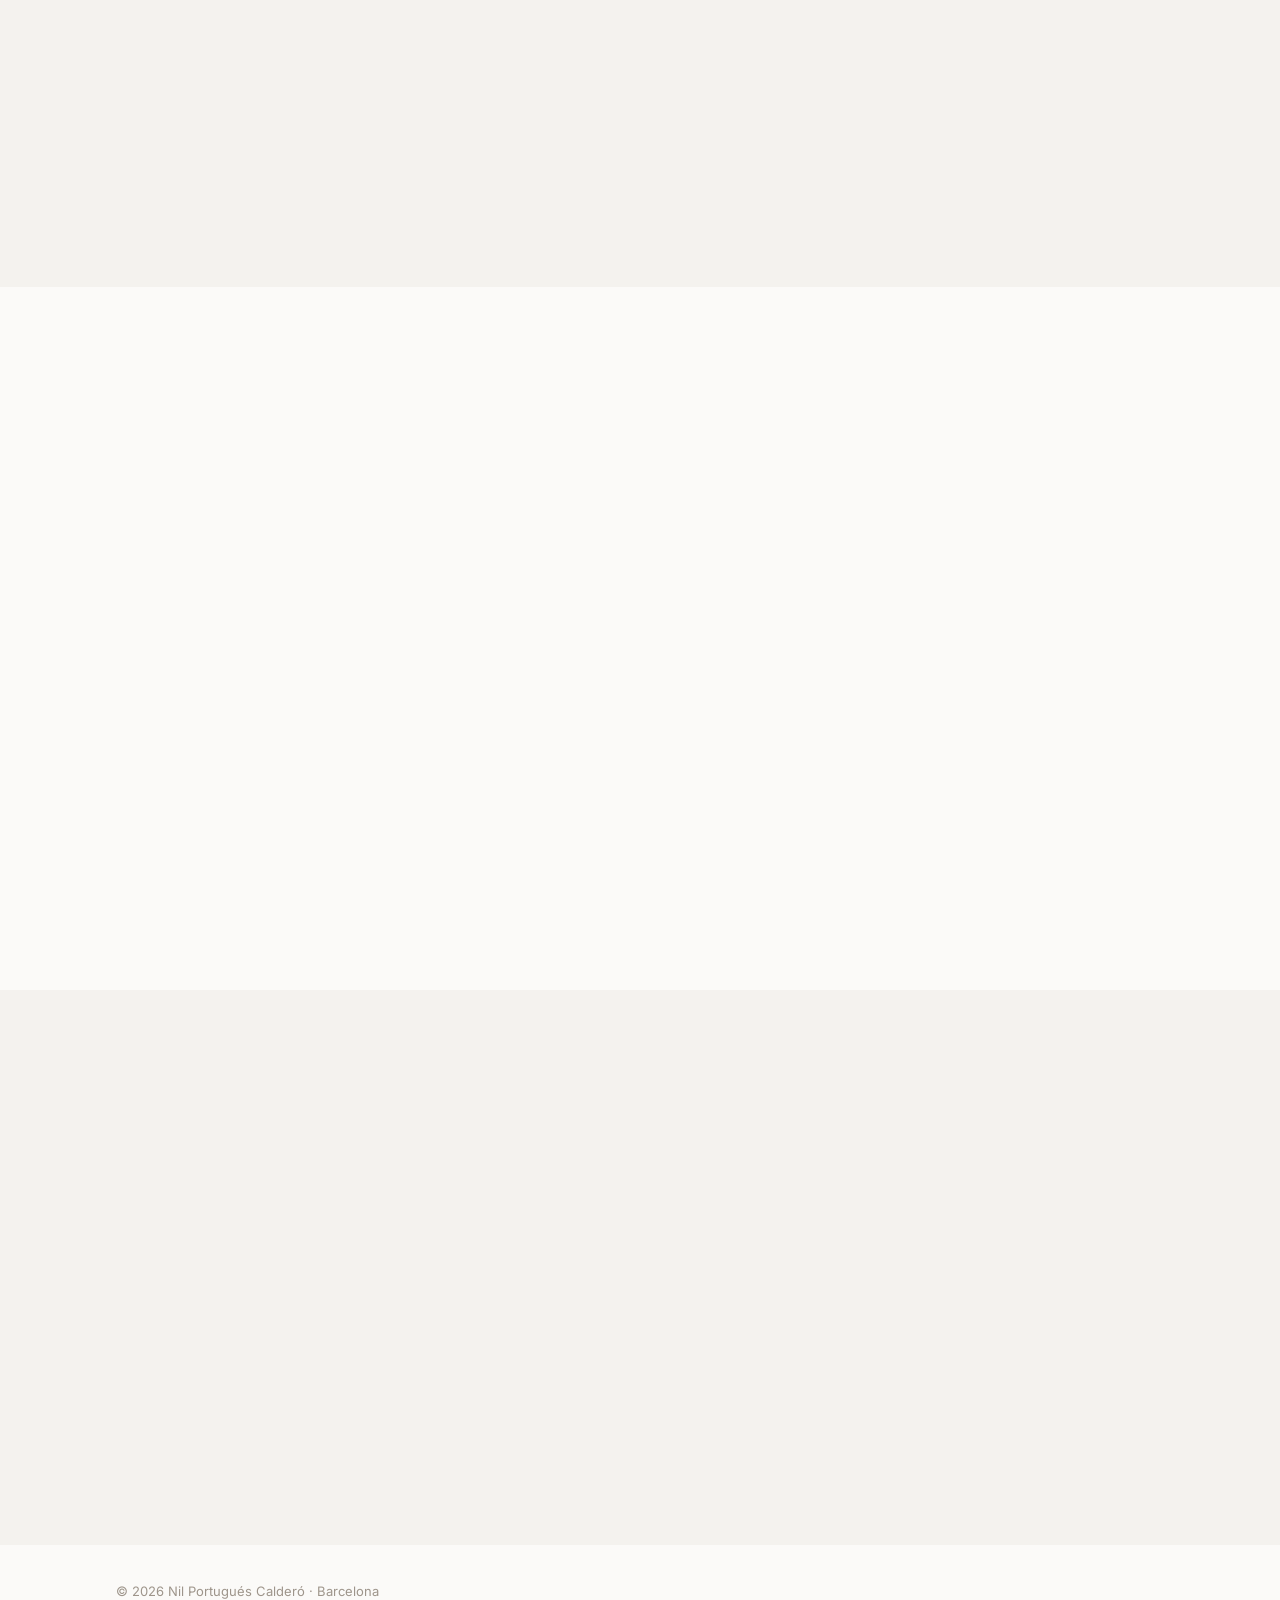
==== commit 7897ff7d: "Make English the default language with a language dropdown - English now lives at the root and Spani" ====
--- a/en/index.html
+++ b/en/index.html
@@ -2,546 +2,12 @@
 <html lang="en">
 <head>
   <meta charset="utf-8">
-  <meta name="viewport" content="width=device-width, initial-scale=1">
   <title>Nil Portugués Calderó</title>
-  <meta name="description" content="Nil Portugués Calderó — Senior Software Engineering Manager in Barcelona. Engineering leadership, technical depth and business impact: ecommerce, payments, experimentation, search and data.">
-  <meta property="og:title" content="Nil Portugués Calderó · Engineering leadership. Technical depth. Business impact.">
-  <meta property="og:description" content="I build engineering teams, own technical direction and lead the delivery of business-critical products. The Knot Worldwide, Adsmurai, Trovit. Barcelona, open to remote.">
-  <meta property="og:image" content="https://avatars.githubusercontent.com/u/550948?v=4">
-  <meta property="og:url" content="https://nilportugues.com/en/">
-  <meta property="og:locale" content="en_GB">
-  <link rel="alternate" hreflang="es" href="https://nilportugues.com/">
-  <link rel="alternate" hreflang="en" href="https://nilportugues.com/en/">
-  <link rel="alternate" hreflang="x-default" href="https://nilportugues.com/en/">
-  <link rel="icon" href="https://avatars.githubusercontent.com/u/550948?s=64&v=4">
-  <link rel="preconnect" href="https://fonts.googleapis.com">
-  <link rel="preconnect" href="https://fonts.gstatic.com" crossorigin>
-  <link href="https://fonts.googleapis.com/css2?family=Inter:wght@400;500;600;700&family=JetBrains+Mono:wght@400;500;600&display=swap" rel="stylesheet">
-  <link rel="stylesheet" href="../styles.css">
+  <link rel="canonical" href="https://nilportugues.com/">
+  <meta http-equiv="refresh" content="0; url=../">
+  <meta name="robots" content="noindex">
 </head>
 <body>
-
-<nav>
-  <div class="wrap">
-    <a class="brand" href="#">nilportugues<span>.com</span></a>
-    <div class="nav-right">
-      <ul>
-        <li><a href="#experience">Experience</a></li>
-        <li><a href="#leadership">Leadership</a></li>
-        <li><a href="#ai">AI</a></li>
-        <li><a href="#lab">Lab</a></li>
-      </ul>
-      <a class="lang-switch" href="../index.html" hreflang="es" lang="es" title="Leer en castellano">ES</a>
-      <button class="theme-toggle" id="theme-toggle" aria-label="Toggle theme" title="Toggle theme">
-        <svg width="16" height="16" viewBox="0 0 24 24" fill="none" stroke="currentColor" stroke-width="2" stroke-linecap="round"><circle cx="12" cy="12" r="5"/><path d="M12 1v2M12 21v2M4.2 4.2l1.4 1.4M18.4 18.4l1.4 1.4M1 12h2M21 12h2M4.2 19.8l1.4-1.4M18.4 5.6l1.4-1.4"/></svg>
-      </button>
-    </div>
-  </div>
-</nav>
-
-<header class="hero">
-  <div class="blob b1"></div><div class="blob b2"></div><div class="blob b3"></div>
-  <div class="wrap">
-    <div class="hero-grid">
-      <div>
-        <div class="meta-row">
-          <span class="pill"><svg viewBox="0 0 24 24"><path d="M12 21s-7-6.2-7-11.5A7 7 0 0 1 19 9.5C19 14.8 12 21 12 21z"/><circle cx="12" cy="9.5" r="2.5"/></svg>Barcelona · open to remote</span>
-          <span class="pill">27 years in software engineering</span>
-          <span class="pill live">AI applied to product and management</span>
-        </div>
-        <p class="name">Nil Portugués Calderó · Senior Software Engineering Manager</p>
-        <h1>Engineering leadership. <span class="grad-text">Technical depth.</span> Business impact.</h1>
-        <p class="lead">
-          I build engineering teams, own technical direction and lead the delivery of business-critical products:
-          <strong>ecommerce and payments</strong>, <strong>experimentation</strong>, <strong>search platforms</strong> and <strong>data infrastructure</strong>.
-          I combine technical depth in architectural decisions with accountability for <strong>hiring, budget and delivery</strong>.
-        </p>
-        <div class="links">
-          <a class="btn primary" href="#experience">View experience</a>
-          <a class="btn" href="https://www.linkedin.com/in/nilportugues" target="_blank" rel="noopener" aria-label="LinkedIn">
-            <svg viewBox="0 0 24 24"><path d="M20.45 20.45h-3.56v-5.57c0-1.33-.02-3.04-1.85-3.04-1.85 0-2.14 1.45-2.14 2.94v5.67H9.35V9h3.41v1.56h.05c.48-.9 1.64-1.85 3.37-1.85 3.6 0 4.27 2.37 4.27 5.46v6.28zM5.34 7.43a2.06 2.06 0 110-4.13 2.06 2.06 0 010 4.13zM7.12 20.45H3.56V9h3.56v11.45zM22.22 0H1.77C.79 0 0 .77 0 1.73v20.54C0 23.23.79 24 1.77 24h20.45c.98 0 1.78-.77 1.78-1.73V1.73C24 .77 23.2 0 22.22 0z"/></svg>
-            LinkedIn
-          </a>
-          <a class="btn" href="https://github.com/nilportugues" target="_blank" rel="noopener" aria-label="GitHub">
-            <svg viewBox="0 0 16 16"><path d="M8 0C3.58 0 0 3.58 0 8c0 3.54 2.29 6.53 5.47 7.59.4.07.55-.17.55-.38 0-.19-.01-.82-.01-1.49-2.01.37-2.53-.49-2.69-.94-.09-.23-.48-.94-.82-1.13-.28-.15-.68-.52-.01-.53.63-.01 1.08.58 1.23.82.72 1.21 1.87.87 2.33.66.07-.52.28-.87.51-1.07-1.78-.2-3.64-.89-3.64-3.95 0-.87.31-1.59.82-2.15-.08-.2-.36-1.02.08-2.12 0 0 .67-.21 2.2.82.64-.18 1.32-.27 2-.27.68 0 1.36.09 2 .27 1.53-1.04 2.2-.82 2.2-.82.44 1.1.16 1.92.08 2.12.51.56.82 1.27.82 2.15 0 3.07-1.87 3.75-3.65 3.95.29.25.54.73.54 1.48 0 1.07-.01 1.93-.01 2.2 0 .21.15.46.55.38A8.013 8.013 0 0016 8c0-4.42-3.58-8-8-8z"/></svg>
-            GitHub
-          </a>
-        </div>
-      </div>
-      <div class="orbit-wrap" aria-hidden="true">
-        <div class="orbit" style="--R1: min(200px, 34vw); --R2: min(132px, 22vw);">
-          <div class="ring">
-            <div class="badge" style="--a: -90deg; --r: var(--R1);"><span><i style="--c: var(--c-lead)"></i>Engineering leadership</span></div>
-            <div class="badge" style="--a: -18deg; --r: var(--R1);"><span><i style="--c: var(--c-search)"></i>Search</span></div>
-            <div class="badge" style="--a: 54deg; --r: var(--R1);"><span><i style="--c: var(--c-pay)"></i>Payments</span></div>
-            <div class="badge" style="--a: 126deg; --r: var(--R1);"><span><i style="--c: var(--c-data)"></i>Data</span></div>
-            <div class="badge" style="--a: 198deg; --r: var(--R1);"><span><i style="--c: var(--c-arch)"></i>Architecture</span></div>
-          </div>
-          <div class="ring r2">
-            <div class="badge" style="--a: 0deg; --r: var(--R2);"><span><i style="--c: var(--c-ai)"></i>RAG</span></div>
-            <div class="badge" style="--a: 120deg; --r: var(--R2);"><span><i style="--c: var(--c-ai)"></i>MCP</span></div>
-            <div class="badge" style="--a: 240deg; --r: var(--R2);"><span><i style="--c: var(--c-ai)"></i>Agents</span></div>
-          </div>
-          <div class="core"><img src="https://avatars.githubusercontent.com/u/550948?s=320&v=4" alt=""></div>
-        </div>
-      </div>
-    </div>
-
-    <div class="stats words">
-      <div class="stat"><b>Team</b><span>built from scratch, with role definition and end-to-end hiring</span></div>
-      <div class="stat"><b>Budget</b><span>estimated with leadership, with ownership of its execution</span></div>
-      <div class="stat"><b>Architecture</b><span>technical decisions owned, with accountability for the outcome</span></div>
-      <div class="stat"><b>Core systems</b><span>checkout, payments, tracking and experimentation</span></div>
-    </div>
-  </div>
-</header>
-
-<main>
-  <section id="experience">
-    <div class="wrap">
-      <p class="eyebrow">Experience</p>
-      <h2 class="section-title reveal">The last 10 years</h2>
-      <p class="section-sub reveal">Progression from engineer to tech lead, CTO and engineering manager. Earlier experience is available <a href="https://www.linkedin.com/in/nilportugues" target="_blank" rel="noopener" style="color: var(--accent);">on LinkedIn</a>.</p>
-
-      <div class="gantt">
-        <div class="gantt-head">
-          <h3>Career</h3>
-          <div class="legend">
-            <span><i style="--c: var(--c-ic)"></i>Engineering</span>
-            <span><i style="--c: var(--accent)"></i>Tech lead</span>
-            <span><i style="--c: var(--c-lead)"></i>Leadership</span>
-            <span><i style="--c: var(--c-ai)"></i>AI projects</span>
-          </div>
-        </div>
-        <div class="g-rows">
-          <div class="g-row"><span class="lbl">The Knot Worldwide</span><div class="g-track"><div class="g-bar" style="--s: 44.5%; --e: 98%; --c: var(--c-lead);"></div></div></div>
-          <div class="g-row"><span class="lbl">Adsmurai</span><div class="g-track"><div class="g-bar" style="--s: 23%; --e: 29.5%; --c: var(--c-ic);"></div><div class="g-bar" style="--s: 29.5%; --e: 44.5%; --c: var(--accent);"></div></div></div>
-          <div class="g-row"><span class="lbl">Trovit</span><div class="g-track"><div class="g-bar" style="--s: 9.5%; --e: 13%; --c: var(--c-ic);"></div><div class="g-bar" style="--s: 13%; --e: 23%; --c: var(--accent);"></div></div></div>
-          <div class="g-row"><span class="lbl">Bandit</span><div class="g-track"><div class="g-bar" style="--s: 1%; --e: 5.5%; --c: var(--accent);"></div><div class="g-bar" style="--s: 5.5%; --e: 9.5%; --c: var(--c-lead);"></div></div></div>
-          <div class="g-row"><span class="lbl">AI projects</span><div class="g-track"><div class="g-bar" style="--s: 80%; --e: 98%; --c: var(--c-ai);"></div></div></div>
-        </div>
-        <div class="g-axis"><span></span><div class="ticks"><span style="left: 0%; transform: none;">2017</span><span style="left: 20%">2019</span><span style="left: 40%">2021</span><span style="left: 60%">2023</span><span style="left: 80%">2025</span><span style="left: 100%; transform: translateX(-100%);">now</span></div></div>
-      </div>
-
-      <ul class="jobs">
-        <li class="job" style="--c: var(--c-lead);">
-          <div class="mono">TK</div>
-          <div class="job-card">
-            <div class="job-top"><h3>The Knot Worldwide</h3><span class="when">Jun 2021 — now · Remote / Barcelona</span></div>
-            <p class="role">Senior Software Engineering Manager · Paper</p>
-            <div class="kpis"><span class="kpi">6 direct reports</span><span class="kpi">Hiring and budget</span><span class="kpi">Paper in the US</span><span class="kpi">European pilot</span></div>
-            <p class="ctx">The global leader in wedding marketplaces (The Knot, WeddingWire and Bodas.net), with over 20 million monthly visitors.</p>
-            <ul>
-              <li><b>Engineering lead for Paper:</b> accountable for the prioritisation, technical direction and delivery of all its engineering initiatives.</li>
-              <li><b>Built the team from scratch</b> (Node.js + React and PHP/Drupal + React/Node): defined hiring profiles, estimated and managed the budget with leadership, and ran the full hiring lifecycle.</li>
-              <li>Stakeholder reporting, vendor management and alignment with the Data team.</li>
-              <li><b>Three team members promoted to lead roles</b> (frontend, backend and QA). OKRs, performance reviews, salary reviews and career paths.</li>
-            </ul>
-            <div class="job-cases">
-            <details class="case" style="--c: var(--c-lead);" open>
-              <summary><span class="case-label">Case study</span><span class="case-title">The engineering behind Paper's growth</span><span class="case-scope">Commerce platform · Payments · Experimentation · Team building</span></summary>
-            <div class="case-body">
-              <div>
-                <h4>Challenge</h4>
-                <p>Paper needed to move off its Drupal platform and grow its online channel in a category considered to be in decline, with a focus on The Knot and WeddingWire in the US.</p>
-              </div>
-              <div>
-                <h4>What I led</h4>
-                <ul>
-                  <li><b>Migration from Drupal to Next.js and TypeScript</b>, the first multi-tenant application shared by The Knot and WeddingWire.</li>
-                  <li><b>Checkout rescue:</b> the project was transferred to my team in August 2022, 18 months behind schedule and without checkout or ecommerce tracking in place. We built both in three months and met the December delivery date. Payments run on Stripe and, since 2026, on Klarna, an initiative proposed by the team and launched ahead of Black Friday.</li>
-                  <li>An experimentation programme of 8–10 tests a year across the conversion funnel, self-service banner and copy tools for marketing, and a rule-based, automated Google Ads feed.</li>
-                  <li><b>European pilot</b> on Bodas.net, Mariages.net and Matrimonio.com: outsourced development, with incident and vendor management under my responsibility until its closure in May 2025, which included decommissioning the European verticals' code.</li>
-                </ul>
-              </div>
-              <div class="case-impact">
-                <h4>Impact</h4>
-                <ul>
-                  <li><b>Year-over-year revenue growth</b> in a category considered to be in decline.</li>
-                  <li>The checkout remains in production and processes all of Paper's online revenue.</li>
-                </ul>
-              </div>
-            </div>
-            <div class="chips"><span class="chip">Next.js</span><span class="chip">TypeScript</span><span class="chip">Stripe</span><span class="chip">Klarna</span><span class="chip">GraphQL</span></div>
-            </details>
-            <details class="case" style="--c: var(--c-pay);">
-              <summary><span class="case-label">Case study</span><span class="case-title">Introducing automated QA and transforming the ecommerce area's ways of working</span><span class="case-scope">Quality · Culture change · Impact beyond the team</span></summary>
-            <div class="case-body">
-              <div>
-                <h4>Challenge</h4>
-                <p>QA across the ecommerce area was manual. The Paper team was being built through new hires and had no automated testing workflow.</p>
-              </div>
-              <div>
-                <h4>What I led</h4>
-                <ul>
-                  <li><b>Introduced an automated QA flow with E2E tests</b>, the first in the ecommerce area.</li>
-                  <li>Embedded it in the team's workflow from its formation.</li>
-                  <li>The team's QA engineer led the automation effort and progressed from associate to QA Lead.</li>
-                </ul>
-              </div>
-              <div class="case-impact">
-                <h4>Impact</h4>
-                <ul>
-                  <li><b>Automated testing established as standard practice</b> for the development team from day one.</li>
-                  <li><b>The new quality approach adopted across the ecommerce area</b>, beyond the Paper team.</li>
-                  <li>QA engineer promoted from associate to QA Lead.</li>
-                </ul>
-              </div>
-            </div>
-            </details>
-            <details class="case" style="--c: var(--c-ai);">
-              <summary><span class="case-label">Case study</span><span class="case-title">Embedding AI in the team's operating model: from software engineers to product engineers</span><span class="case-scope">Culture change · Quality · Productivity</span></summary>
-            <div class="case-body">
-              <div>
-                <h4>Challenge</h4>
-                <p>Ensure AI transforms how the entire team operates, beyond individual productivity.</p>
-              </div>
-              <div>
-                <h4>What I led</h4>
-                <ul>
-                  <li><b>A shift in team mindset</b> from software engineers to product engineers.</li>
-                  <li>Initiative plans, epics and story maps derived from PRDs, and AI-generated reporting.</li>
-                  <li><b>Errors resolved as soon as they are detected</b>, with E2E coverage extended through AI-generated tests.</li>
-                </ul>
-              </div>
-              <div class="case-impact">
-                <h4>Impact</h4>
-                <ul>
-                  <li><b>All annual objectives met</b>, with a higher volume of experiments.</li>
-                  <li><b>Alerts and on-call rotations eliminated.</b></li>
-                  <li>Improved code quality, validated by Snyk and other analysis tools.</li>
-                </ul>
-              </div>
-            </div>
-            <div class="chips"><span class="chip">AI agents</span><span class="chip">E2E testing</span><span class="chip">Snyk</span></div>
-            </details>
-            </div>
-          </div>
-        </li>
-        <li class="job" style="--c: var(--accent);">
-          <div class="mono">AD</div>
-          <div class="job-card">
-            <div class="job-top"><h3>Adsmurai</h3><span class="when">Apr 2019 — Jun 2021 · Barcelona</span></div>
-            <p class="role">Senior Technical Team Lead · previously Senior Java Software Engineer</p>
-            <div class="kpis"><span class="kpi">Java · Spring Boot</span><span class="kpi">Microservices</span><span class="kpi">Elasticsearch</span><span class="kpi">Data Guild</span></div>
-            <p class="ctx">Marketing technology: paid media automation and creative optimisation.</p>
-            <ul>
-              <li><b>Java backend:</b> migrated legacy Vert.x and Tomcat applications to Spring Boot microservices, with Java 8, Scala, Redis and Docker.</li>
-              <li><b>Led the refactoring of the Java and PHP codebases</b> of MediaPlanner and Ads Composer, applying SOLID and DDD.</li>
-              <li><b>Introduced Elasticsearch</b> as the core search and analytics engine: index design and search scripts.</li>
-              <li>New APIs powered by ETL pipelines with Kafka, Cassandra, Spark and Druid, monitored with Prometheus and InfluxDB.</li>
-              <li>Front-end migration to React + TypeScript, with Jest tests and a Storybook design system.</li>
-              <li><b>Hiring</b>, 1:1s, feedback and OKRs for a five-person team.</li>
-            </ul>
-            <div class="job-cases">
-            <details class="case" style="--c: var(--c-data);">
-              <summary><span class="case-label">Case study</span><span class="case-title">Identifying the need for a data team, creating it and building the data lake</span><span class="case-scope">Influence without authority · Data platform · Ad platforms</span></summary>
-            <div class="case-body">
-              <div>
-                <h4>Challenge</h4>
-                <p>Campaign data from Facebook, Instagram, TikTok and Snapchat was fragmented, three teams repeatedly reimplemented the same ingestion, and the existing Data team, focused on computer vision for feed labelling, operated in isolation.</p>
-              </div>
-              <div>
-                <h4>What I led</h4>
-                <ul>
-                  <li><b>Made the case to leadership for a Data Guild:</b> a four-person team that integrated the existing Data team.</li>
-                  <li><b>Built a data lake with Airflow and Snowflake</b> that centralised campaign data from all four platforms. Snowflake was selected by other stakeholders; I designed and implemented the pipelines.</li>
-                  <li>Decided to migrate the UGC project from Vert.x to Spring Boot for its simplicity and better documentation.</li>
-                  <li>Delivered with a five-person team operating on a startup model.</li>
-                </ul>
-              </div>
-              <div class="case-impact">
-                <h4>Impact</h4>
-                <ul>
-                  <li><b>Three teams stopped duplicating ingestion</b> and moved to a single source of truth.</li>
-                  <li>The foundation of Ads Composer, a product that provides clients with metrics and identifies the optimal segments for investment.</li>
-                  <li>Faster, more reliable delivery of data projects.</li>
-                </ul>
-              </div>
-            </div>
-            <div class="chips"><span class="chip">Airflow</span><span class="chip">Snowflake</span><span class="chip">Spring Boot</span><span class="chip">Cassandra</span><span class="chip">Druid</span></div>
-            </details>
-            </div>
-          </div>
-        </li>
-        <li class="job" style="--c: var(--c-search);">
-          <div class="mono">TR</div>
-          <div class="job-card">
-            <div class="job-top"><h3>Trovit</h3><span class="when">Dec 2017 — Apr 2019 · Barcelona</span></div>
-            <p class="role">Technical Team Lead · previously Senior Software Engineer</p>
-            <div class="kpis"><span class="kpi">Search and tracking</span><span class="kpi">57 portals</span><span class="kpi">3 verticals</span></div>
-            <p class="ctx">Global classified-ads search engine aggregating listings from thousands of sources.</p>
-            <ul>
-              <li><b>Owned the search and tracking APIs</b>, business-critical systems, across 57 country portals and 3 verticals, migrating from PHP 5 to 7 with DDD.</li>
-              <li><b>Hiring</b>, 1:1s, feedback and biannual performance reviews for the team.</li>
-            </ul>
-            <div class="job-cases">
-            <details class="case" style="--c: var(--c-search);">
-              <summary><span class="case-label">Case study</span><span class="case-title">Making the systems billing depended on predictable</span><span class="case-scope">Billing-critical tracking · Kafka · Email delivery · Search APIs</span></summary>
-            <div class="case-body">
-              <div>
-                <h4>Challenge</h4>
-                <p>Tracking underpinned the billing model. Events were produced in PHP without strict typing, every Kafka message was typed manually and, under company policy, the Java consumer performed no validation. Errors reached the dataset and required manual recomputation through ad hoc scripts.</p>
-              </div>
-              <div>
-                <h4>What I led</h4>
-                <ul>
-                  <li><b>Rebuilt the tracking API and moved validation upstream:</b> a Java integration suite, embedded in the deployment pipeline, that ran the consumer and simulated every message across the flow (PHP, Kafka, Kafka Streams in Java and Scala, data lake) before release to production.</li>
-                  <li><b>Rebuilt the company-wide email service</b>, handling around 100,000 emails a day: an unmaintainable legacy system, with IPs on spam blacklists and no defined SLA. I established SLAs for delivery speed and machine and IP usage.</li>
-                  <li><b>Search API for every vertical across 57 countries</b>, with typical traffic of 30,000 requests per minute. I set a sub-100 ms latency target: in-memory endpoints responding in ~1 ms, caching for the rest, and Grafana monitoring by endpoint and country.</li>
-                  <li>Decoupled the frontends from the legacy search engine, migrating from PHP to Next.js and introducing quality and SEO tests where none existed.</li>
-                </ul>
-              </div>
-              <div class="case-impact">
-                <h4>Impact</h4>
-                <ul>
-                  <li><b>Manual recomputations fully eliminated</b>, with no further billing-data incidents.</li>
-                  <li><b>No further IP blacklisting</b>, with all emails delivered within SLA.</li>
-                  <li>Full traceability of traffic peaks by endpoint and country.</li>
-                </ul>
-              </div>
-            </div>
-            <div class="chips"><span class="chip">PHP</span><span class="chip">Kafka Streams</span><span class="chip">Java</span><span class="chip">Scala</span><span class="chip">Grafana</span></div>
-            </details>
-            </div>
-          </div>
-        </li>
-        <li class="job" style="--c: var(--c-pay);">
-          <div class="mono">BA</div>
-          <div class="job-card">
-            <div class="job-top"><h3>Bandit</h3><span class="when">Feb 2017 — Dec 2017 · Barcelona</span></div>
-            <p class="role">CTO · previously Backend Tech Lead</p>
-            <p class="ctx">HR-tech startup focused on talent acquisition through gamification.</p>
-            <ul>
-              <li>Technology strategy, infrastructure and backup resilience planning.</li>
-              <li>CRM migration from Salesforce to SugarCRM to reduce costs. Managed the wind-down of operations in Spain: layoffs, documentation and technology transfer to the Latin American subsidiaries.</li>
-              <li>Technical feedback for the sourcing and talent acquisition team.</li>
-            </ul>
-          </div>
-        </li>
-      </ul>
-      <p class="more"><a href="https://www.linkedin.com/in/nilportugues" target="_blank" rel="noopener">Experience before 2017 on LinkedIn →</a></p>
-    </div>
-  </section>
-
-  <section id="leadership" class="alt">
-    <div class="wrap">
-      <p class="eyebrow">How I lead</p>
-      <h2 class="section-title reveal">Engineering focused on business outcomes</h2>
-      <p class="section-sub reveal">Three principles I apply to every team I lead.</p>
-
-      <div class="expertise">
-        <article class="xcard reveal" style="--c: var(--c-lead);">
-          <div class="xicon"><svg viewBox="0 0 24 24"><circle cx="9" cy="8" r="3.5"/><path d="M2.5 20c.8-3.6 3.4-5.5 6.5-5.5s5.7 1.9 6.5 5.5"/><circle cx="17.5" cy="9" r="2.5"/><path d="M16.5 14.6c2.6.2 4.4 1.9 5 5.4"/></svg></div>
-          <span class="tag-top">01 · OWNERSHIP</span>
-          <h3>Teams accountable for outcomes</h3>
-          <p>I assign teams complete problems rather than isolated tasks, which enables them to go beyond the initial scope. The Klarna integration was not on the roadmap: the team identified it, we made the decision jointly and it launched ahead of Black Friday.</p>
-        </article>
-        <article class="xcard reveal" style="--c: var(--c-pay);">
-          <div class="xicon"><svg viewBox="0 0 24 24"><path d="M3 17l6-6 4 4 8-8"/><path d="M15 7h6v6"/></svg></div>
-          <span class="tag-top">02 · GROWTH</span>
-          <h3>Developing people and future leaders</h3>
-          <p>Clear expectations and real responsibility from day one. Three people on my team have grown into lead roles. When our QA engineer joined, we set the move from manual to automated testing as a core objective; today they are QA Lead.</p>
-        </article>
-        <article class="xcard reveal" style="--c: var(--c-arch);">
-          <div class="xicon"><svg viewBox="0 0 24 24"><rect x="3" y="3" width="7" height="7" rx="1.5"/><rect x="14" y="3" width="7" height="7" rx="1.5"/><rect x="8.5" y="14" width="7" height="7" rx="1.5"/><path d="M6.5 10v2h11v-2M12 12v2"/></svg></div>
-          <span class="tag-top">03 · DECISIONS</span>
-          <h3>Technical decisions driven by business needs</h3>
-          <p>I prioritise the problems with financial impact and resolve them within existing constraints. At Trovit, company policy prevented validation in the Java consumer; I moved validation into the deployment pipeline, eliminating manual billing corrections.</p>
-        </article>
-      </div>
-    </div>
-  </section>
-
-  <section id="ai">
-    <div class="wrap">
-      <p class="eyebrow">Technical practice</p>
-      <h2 class="section-title reveal">Applied AI</h2>
-      <p class="section-sub reveal">Applied to both engineering leadership and product development.</p>
-      <div class="ai-grid">
-        <div style="display: grid; gap: 20px;">
-          <div class="panel reveal" style="--c: var(--c-lead);">
-            <h3><span class="xicon"><svg viewBox="0 0 24 24"><circle cx="9" cy="8" r="3.5"/><path d="M2.5 20c.8-3.6 3.4-5.5 6.5-5.5s5.7 1.9 6.5 5.5"/></svg></span>In engineering leadership</h3>
-            <ul class="checklist">
-              <li>Initiative plans, epics and story maps drafted from PRDs.</li>
-              <li>Custom skills for board reviews, strategy writing and team health.</li>
-              <li>End-to-end test coverage scaled with AI-assisted generation.</li>
-              <li>Technical docs kept in sync with the actual code.</li>
-            </ul>
-          </div>
-          <div class="panel reveal" style="--c: var(--c-ai);">
-            <h3><span class="xicon"><svg viewBox="0 0 24 24"><path d="m8 7-5 5 5 5M16 7l5 5-5 5M13.5 4l-3 16"/></svg></span>In product development</h3>
-            <ul class="checklist">
-              <li>Multi-level RAG systems over video libraries, 100% local.</li>
-              <li>MCP servers connecting private knowledge to Claude or Cursor.</li>
-              <li>Agent-driven development, with custom skills and an AGENTS.md per project.</li>
-              <li>Python automation over real-time data.</li>
-            </ul>
-          </div>
-        </div>
-
-        <div class="chat reveal">
-          <div class="chat-bar"><i></i><i></i><i></i><span>rag · local · llama.cpp</span></div>
-          <div class="chat-body">
-            <div class="msg user">Which video explains how to validate an idea before building it?</div>
-            <div class="msg bot">
-              <span class="typed" data-text="It comes up in two videos. In the first, he suggests talking to 10 users before writing any code; in the second, launching a landing page and measuring conversion. Here they are at the exact minute:"></span>
-              <div class="sources">
-                <span class="src"><span class="thumb">▶</span>Video 12 · 04:31</span>
-                <span class="src"><span class="thumb">▶</span>Video 37 · 18:05</span>
-              </div>
-            </div>
-          </div>
-          <div class="chat-input"><span>Ask anything…</span><span>⏎</span></div>
-        </div>
-      </div>
-
-      <div class="pipeline reveal">
-        <h3>Featured project: chat with sources over video libraries</h3>
-        <p>100% local multi-level RAG with a conversational interface, streaming answers and an MCP server. Illustrative example.</p>
-        <div class="pipe">
-          <div class="node" style="--c: #ef4444"><span class="ic">▶</span>YouTube</div><div class="link"></div>
-          <div class="node" style="--c: var(--c-data)"><span class="ic">≡</span>Subtitles</div><div class="link"></div>
-          <div class="node" style="--c: var(--c-arch)"><span class="ic">▦</span>Chunks</div><div class="link"></div>
-          <div class="node" style="--c: var(--c-search)"><span class="ic">⋯</span>Embeddings</div><div class="link"></div>
-          <div class="node" style="--c: #6366f1"><span class="ic">◉</span>pgvector</div><div class="link"></div>
-          <div class="node" style="--c: var(--c-ai)"><span class="ic">⟁</span>LangGraph</div><div class="link"></div>
-          <div class="node" style="--c: var(--c-lead)"><span class="ic">✦</span>Local LLM</div><div class="link"></div>
-          <div class="node" style="--c: var(--c-pay)"><span class="ic">✓</span>Answer + citations</div>
-        </div>
-      </div>
-    </div>
-  </section>
-
-  <section id="lab" class="alt">
-    <div class="wrap">
-      <p class="eyebrow">Lab</p>
-      <h2 class="section-title reveal">Side projects</h2>
-      <p class="section-sub reveal">Independent projects, grouped by type.</p>
-      <div class="ptypes">
-        <article class="ptype reveal" style="--c: var(--c-lead);">
-          <div class="ptype-head"><div class="xicon"><svg viewBox="0 0 24 24"><rect x="2.5" y="7" width="19" height="11" rx="5"/><path d="M7.5 10.5v4M5.5 12.5h4"/><circle cx="15.5" cy="11.5" r=".9"/><circle cx="17.5" cy="13.8" r=".9"/></svg></div><div><h3>Games</h3><span>Unity · C#</span></div><span class="count">2</span></div>
-          <div class="proj">
-            <div class="proj-top"><h4>Beat 'em up</h4><span class="state">in development</span></div>
-            <p>Inspired by 16-bit classics.</p>
-            <div class="chips"><span class="chip">Unity</span><span class="chip">C#</span><span class="chip">ShaderLab</span></div>
-          </div>
-          <div class="proj">
-            <div class="proj-top"><h4>Top-down run'n'gun</h4><span class="state">in design</span></div>
-            <p>Single player or local co-op.</p>
-            <div class="chips"><span class="chip">Unity</span><span class="chip">C#</span><span class="chip">Game design</span></div>
-          </div>
-        </article>
-        <article class="ptype reveal" style="--c: var(--c-pay);">
-          <div class="ptype-head"><div class="xicon"><svg viewBox="0 0 24 24"><rect x="6.5" y="2.5" width="11" height="19" rx="2.5"/><path d="M10.5 18.5h3"/></svg></div><div><h3>Mobile apps</h3><span>React Native · Expo</span></div><span class="count">1</span></div>
-          <div class="proj">
-            <div class="proj-top"><h4>Daily quotes app</h4><span class="state">prototype</span></div>
-            <p>Onboarding, i18n, SQLite, notifications and widgets.</p>
-            <div class="chips"><span class="chip">React Native</span><span class="chip">Expo</span><span class="chip">SQLite</span></div>
-          </div>
-        </article>
-        <article class="ptype reveal" style="--c: var(--c-ai);">
-          <div class="ptype-head"><div class="xicon"><svg viewBox="0 0 24 24"><rect x="2.5" y="4" width="19" height="16" rx="2.5"/><path d="M2.5 8.5h19M6 6.3h.01M8.5 6.3h.01"/></svg></div><div><h3>Applications</h3><span>Web · AI · tooling</span></div><span class="count">3</span></div>
-          <div class="proj">
-            <div class="proj-top"><h4><a href="#ai">RAG chat over video</a></h4><span class="state">in use</span></div>
-            <p>Answers with sources and the exact minute, 100% local, with an MCP server.</p>
-            <div class="chips"><span class="chip">FastAPI</span><span class="chip">LangGraph</span><span class="chip">Next.js</span></div>
-          </div>
-          <div class="proj">
-            <div class="proj-top"><h4>Multi-tenant SaaS base</h4><span class="state">ongoing</span></div>
-            <p>Refactor to React 19 and composition patterns, with Prisma and React Router.</p>
-            <div class="chips"><span class="chip">React 19</span><span class="chip">Prisma</span><span class="chip">TypeScript</span></div>
-          </div>
-          <div class="proj">
-            <div class="proj-top"><h4><a href="https://github.com/nilportugues/graphql-data-access-generator" target="_blank" rel="noopener">GraphQL code generator</a></h4><span class="state">open source</span></div>
-            <p>Generates queries, mutations, subscriptions, fragments and types for any schema.</p>
-            <div class="chips"><span class="chip">TypeScript</span><span class="chip">GraphQL</span></div>
-          </div>
-        </article>
-      </div>
-    </div>
-  </section>
-
-  <section id="opensource">
-    <div class="wrap">
-      <div class="oss-grid">
-        <div class="reveal">
-          <p class="eyebrow">Open source</p>
-          <p class="big-number grad-text">1300+</p>
-          <p class="muted">GitHub stars on my PHP libraries for building SQL and producing standards-compliant APIs (JSON&nbsp;API, HAL, Problem Details).</p>
-          <p class="more"><a href="https://github.com/nilportugues?tab=repositories" target="_blank" rel="noopener">See all repositories →</a></p>
-        </div>
-        <div class="bars">
-          <a class="bar-row" href="https://github.com/nilportugues/php-sql-query-builder" target="_blank" rel="noopener"><div class="top"><span>php-sql-query-builder</span><span>★ 424</span></div><div class="bar"><i style="--w: 100%"></i></div></a>
-          <a class="bar-row" href="https://github.com/nilportugues/laravel5-jsonapi" target="_blank" rel="noopener"><div class="top"><span>laravel5-jsonapi</span><span>★ 309</span></div><div class="bar"><i style="--w: 73%"></i></div></a>
-          <a class="bar-row" href="https://github.com/nilportugues/symfony-jsonapi" target="_blank" rel="noopener"><div class="top"><span>symfony-jsonapi</span><span>★ 114</span></div><div class="bar"><i style="--w: 27%"></i></div></a>
-          <a class="bar-row" href="https://github.com/nilportugues/php-backslasher" target="_blank" rel="noopener"><div class="top"><span>php-backslasher</span><span>★ 88</span></div><div class="bar"><i style="--w: 21%"></i></div></a>
-          <a class="bar-row" href="https://github.com/nilportugues/php-json-api" target="_blank" rel="noopener"><div class="top"><span>php-json-api</span><span>★ 70</span></div><div class="bar"><i style="--w: 17%"></i></div></a>
-          <a class="bar-row" href="https://github.com/nilportugues/php-serializer" target="_blank" rel="noopener"><div class="top"><span>php-serializer</span><span>★ 51</span></div><div class="bar"><i style="--w: 12%"></i></div></a>
-        </div>
-      </div>
-    </div>
-  </section>
-
-  <section id="stack" class="alt">
-    <div class="wrap">
-      <p class="eyebrow">Stack</p>
-      <h2 class="section-title reveal">Technologies</h2>
-      <div class="stack" style="margin-top: 32px;">
-        <div class="reveal" style="--c: var(--c-arch);"><h3>Languages</h3><div class="tags"><span class="tag">Java</span><span class="tag">PHP</span><span class="tag">TypeScript</span><span class="tag">Python</span><span class="tag">Node.js</span><span class="tag">C#</span></div></div>
-        <div class="reveal" style="--c: var(--c-lead);"><h3>Frameworks</h3><div class="tags"><span class="tag">Spring Boot</span><span class="tag">Vert.x</span><span class="tag">Symfony</span><span class="tag">React</span><span class="tag">Next.js</span><span class="tag">FastAPI</span><span class="tag">Drupal</span></div></div>
-        <div class="reveal" style="--c: var(--c-search);"><h3>Search</h3><div class="tags"><span class="tag">Elasticsearch</span><span class="tag">Algolia</span><span class="tag">Sphinx</span><span class="tag">Solr</span></div></div>
-        <div class="reveal" style="--c: var(--c-ai);"><h3>AI</h3><div class="tags"><span class="tag">LangGraph</span><span class="tag">LangChain</span><span class="tag">pgvector</span><span class="tag">llama.cpp</span><span class="tag">MCP</span></div></div>
-        <div class="reveal" style="--c: var(--c-data);"><h3>Data</h3><div class="tags"><span class="tag">Airflow</span><span class="tag">Kafka</span><span class="tag">Spark</span><span class="tag">Druid</span><span class="tag">Cassandra</span></div></div>
-        <div class="reveal" style="--c: var(--c-pay);"><h3>Payments and cloud</h3><div class="tags"><span class="tag">Stripe</span><span class="tag">Klarna</span><span class="tag">BigCommerce</span><span class="tag">AWS</span><span class="tag">GCP</span><span class="tag">Docker</span></div></div>
-      </div>
-    </div>
-  </section>
-
-  <section id="education">
-    <div class="wrap">
-      <div class="edu-grid">
-        <div class="ecard reveal">
-          <h3>Education</h3>
-          <div class="edu-item"><span class="ei">🎓</span><div><b>Computer Engineering</b><span>La Salle BCN · Universitat Ramon Llull. Final project on search engine optimisation, graded with first-class honours.</span><small>2005 — 2013</small></div></div>
-          <div class="edu-item"><span class="ei">📊</span><div><b>Business programme · ThePowerMBA</b><span>Online programme in business administration and management (non-accredited).</span><small>2020 — 2021</small></div></div>
-          <div class="edu-item"><span class="ei">🏆</span><div><b>Winner · Startup Weekend Barcelona</b><span>Founded and sold an independent project.</span><small>2016</small></div></div>
-          <div class="edu-item"><span class="ei">🧑‍🏫</span><div><b>Teaching assistant · La Salle BCN</b><span>UNIX systems and web projects.</span><small>2010 — 2013</small></div></div>
-        </div>
-        <div class="ecard reveal">
-          <h3>Languages</h3>
-          <div class="bars">
-            <div class="lang-row"><div class="top"><b>Catalan</b><span>Native</span></div><div class="bar"><i style="--w: 100%"></i></div></div>
-            <div class="lang-row"><div class="top"><b>Spanish</b><span>Native</span></div><div class="bar"><i style="--w: 100%"></i></div></div>
-            <div class="lang-row"><div class="top"><b>English</b><span>Full professional · Cambridge CAE</span></div><div class="bar"><i style="--w: 88%"></i></div></div>
-            <div class="lang-row"><div class="top"><b>French</b><span>Basic · DELF A1</span></div><div class="bar"><i style="--w: 18%"></i></div></div>
-          </div>
-        </div>
-      </div>
-    </div>
-  </section>
-
-  <section id="contact" class="alt">
-    <div class="wrap">
-      <div class="cta reveal">
-        <p class="eyebrow">Contact</p>
-        <h2 class="section-title">Get in touch</h2>
-        <p>Based in Barcelona and available for remote positions. For engineering leadership roles (team building, technical direction and delivery of business-critical systems), please contact me via LinkedIn.</p>
-        <div class="links">
-          <a class="btn primary" href="https://www.linkedin.com/in/nilportugues" target="_blank" rel="noopener">Contact via LinkedIn</a>
-          <a class="btn" href="https://github.com/nilportugues" target="_blank" rel="noopener">GitHub</a>
-        </div>
-      </div>
-    </div>
-  </section>
-</main>
-
-<footer>
-  <div class="wrap">
-    <span>© <span id="year">2026</span> Nil Portugués Calderó · Barcelona</span>
-  </div>
-</footer>
-
-<script src="../main.js"></script>
+  <p><a href="../">nilportugues.com</a></p>
 </body>
 </html>
